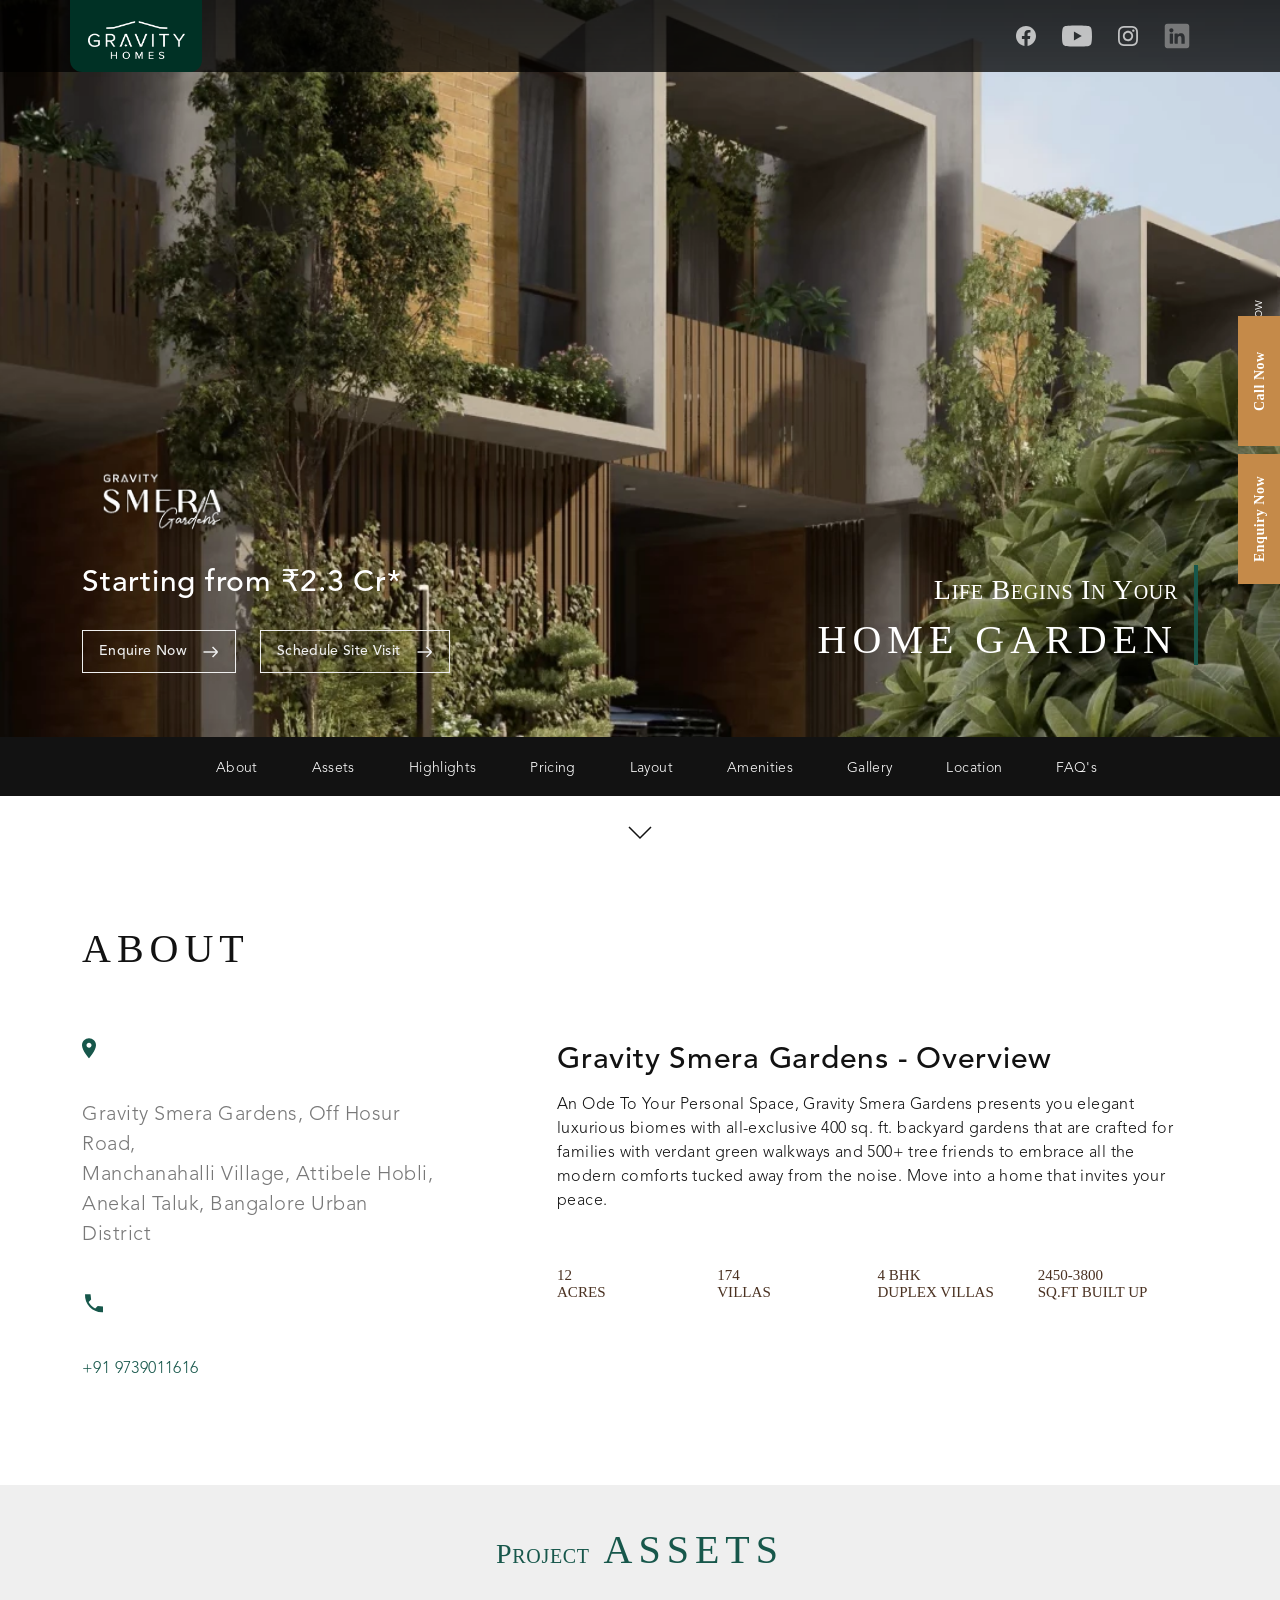
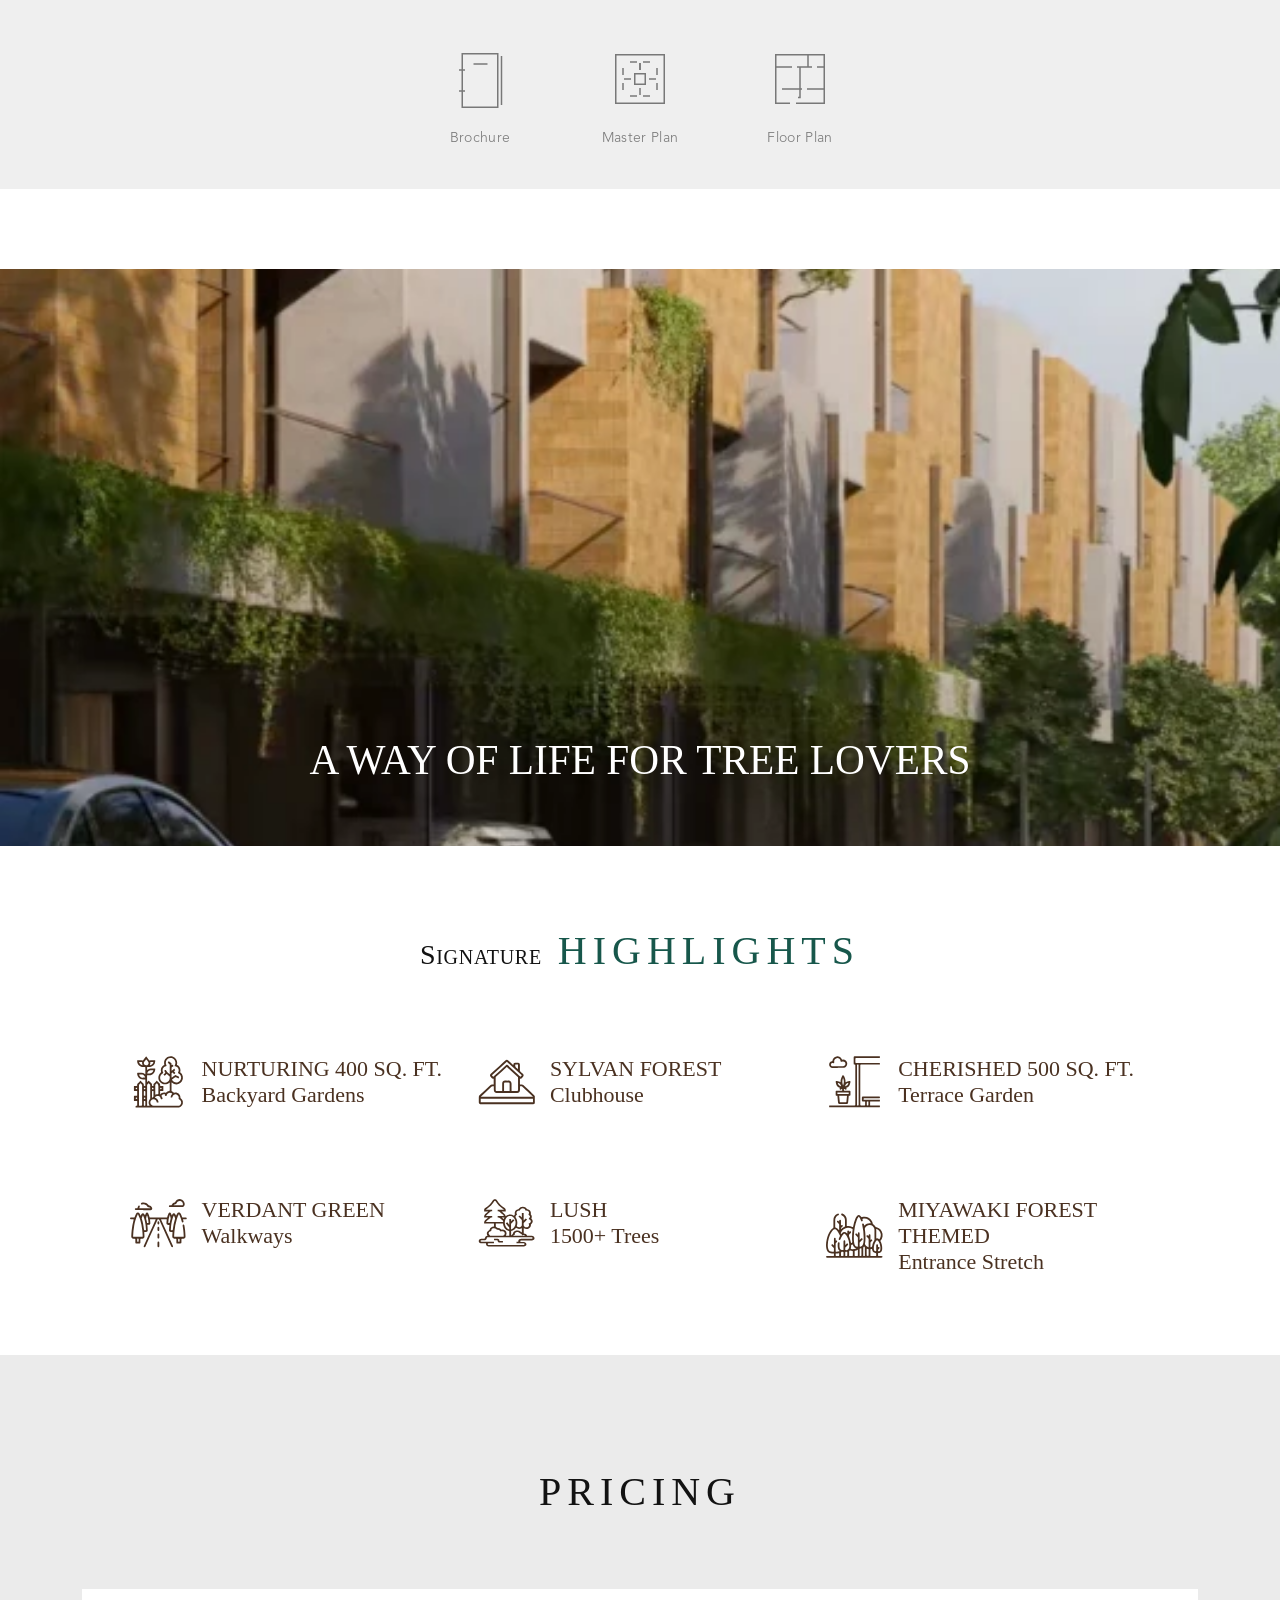
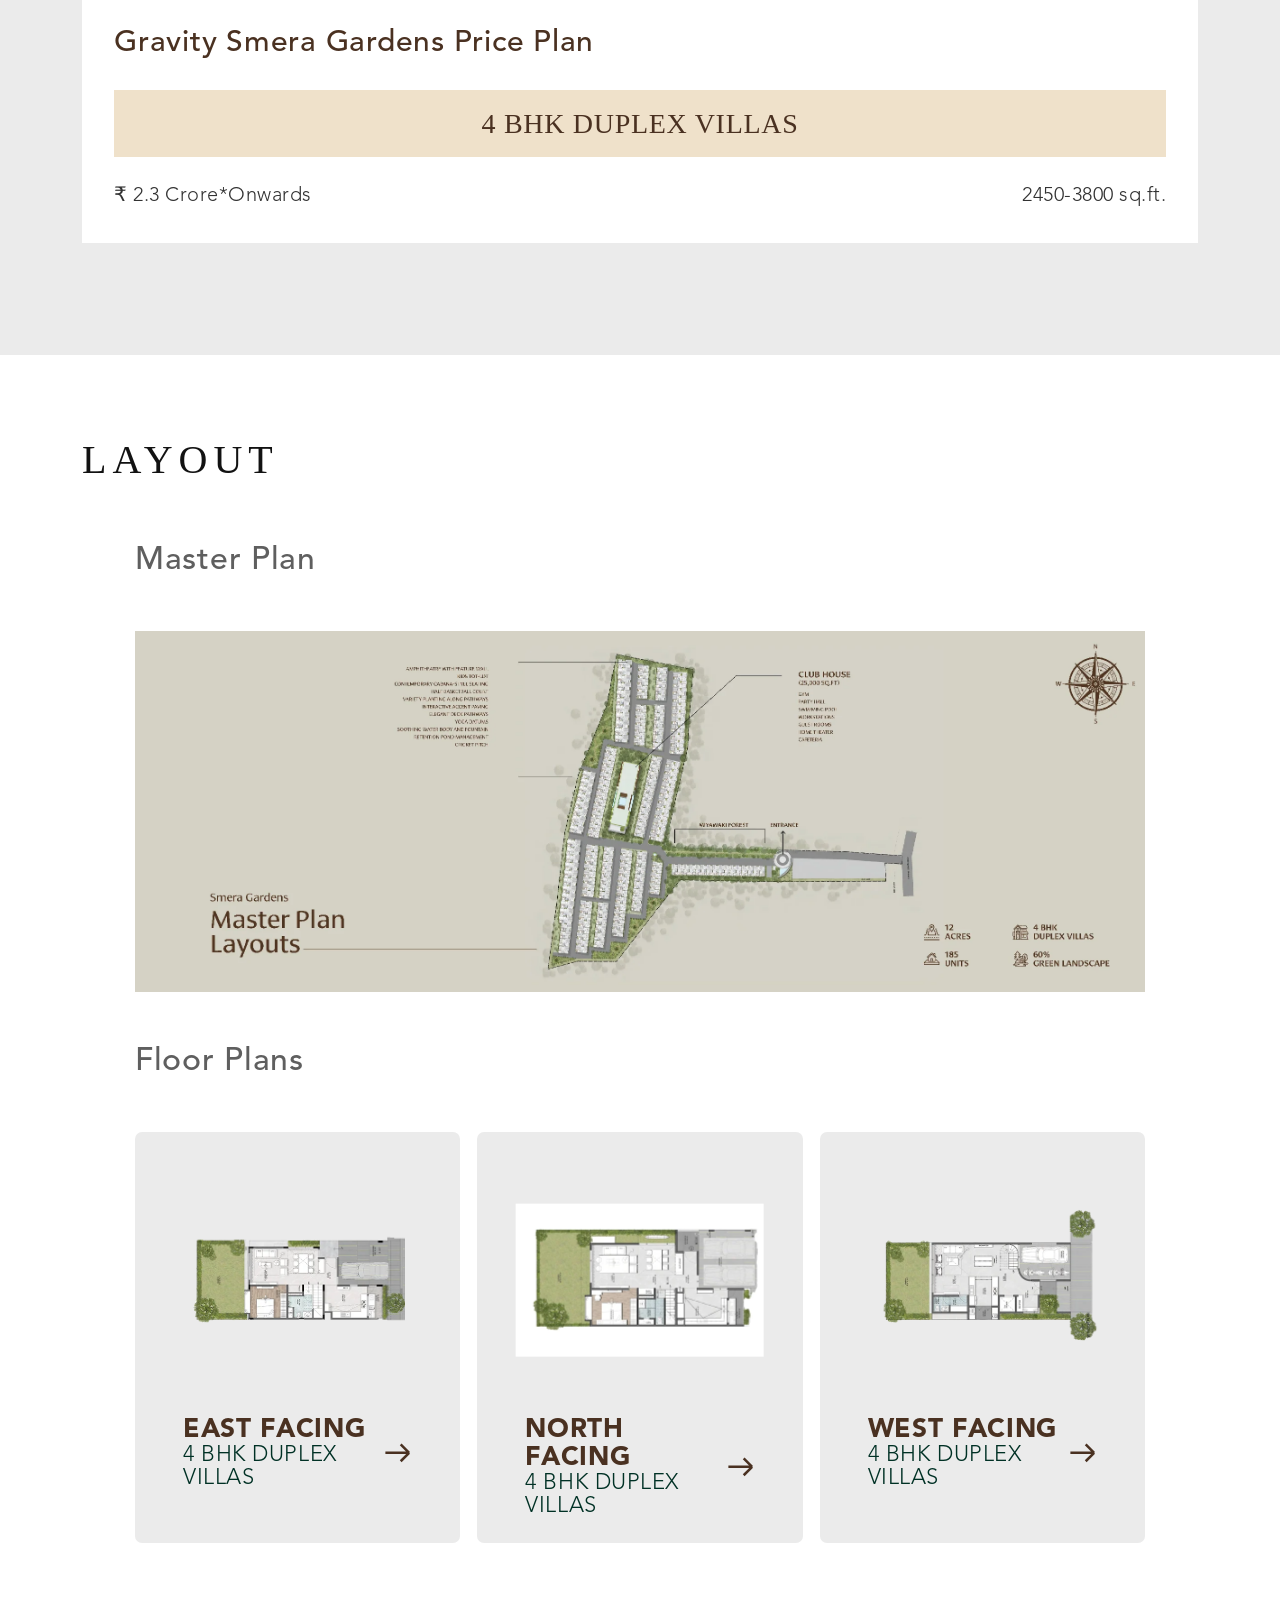
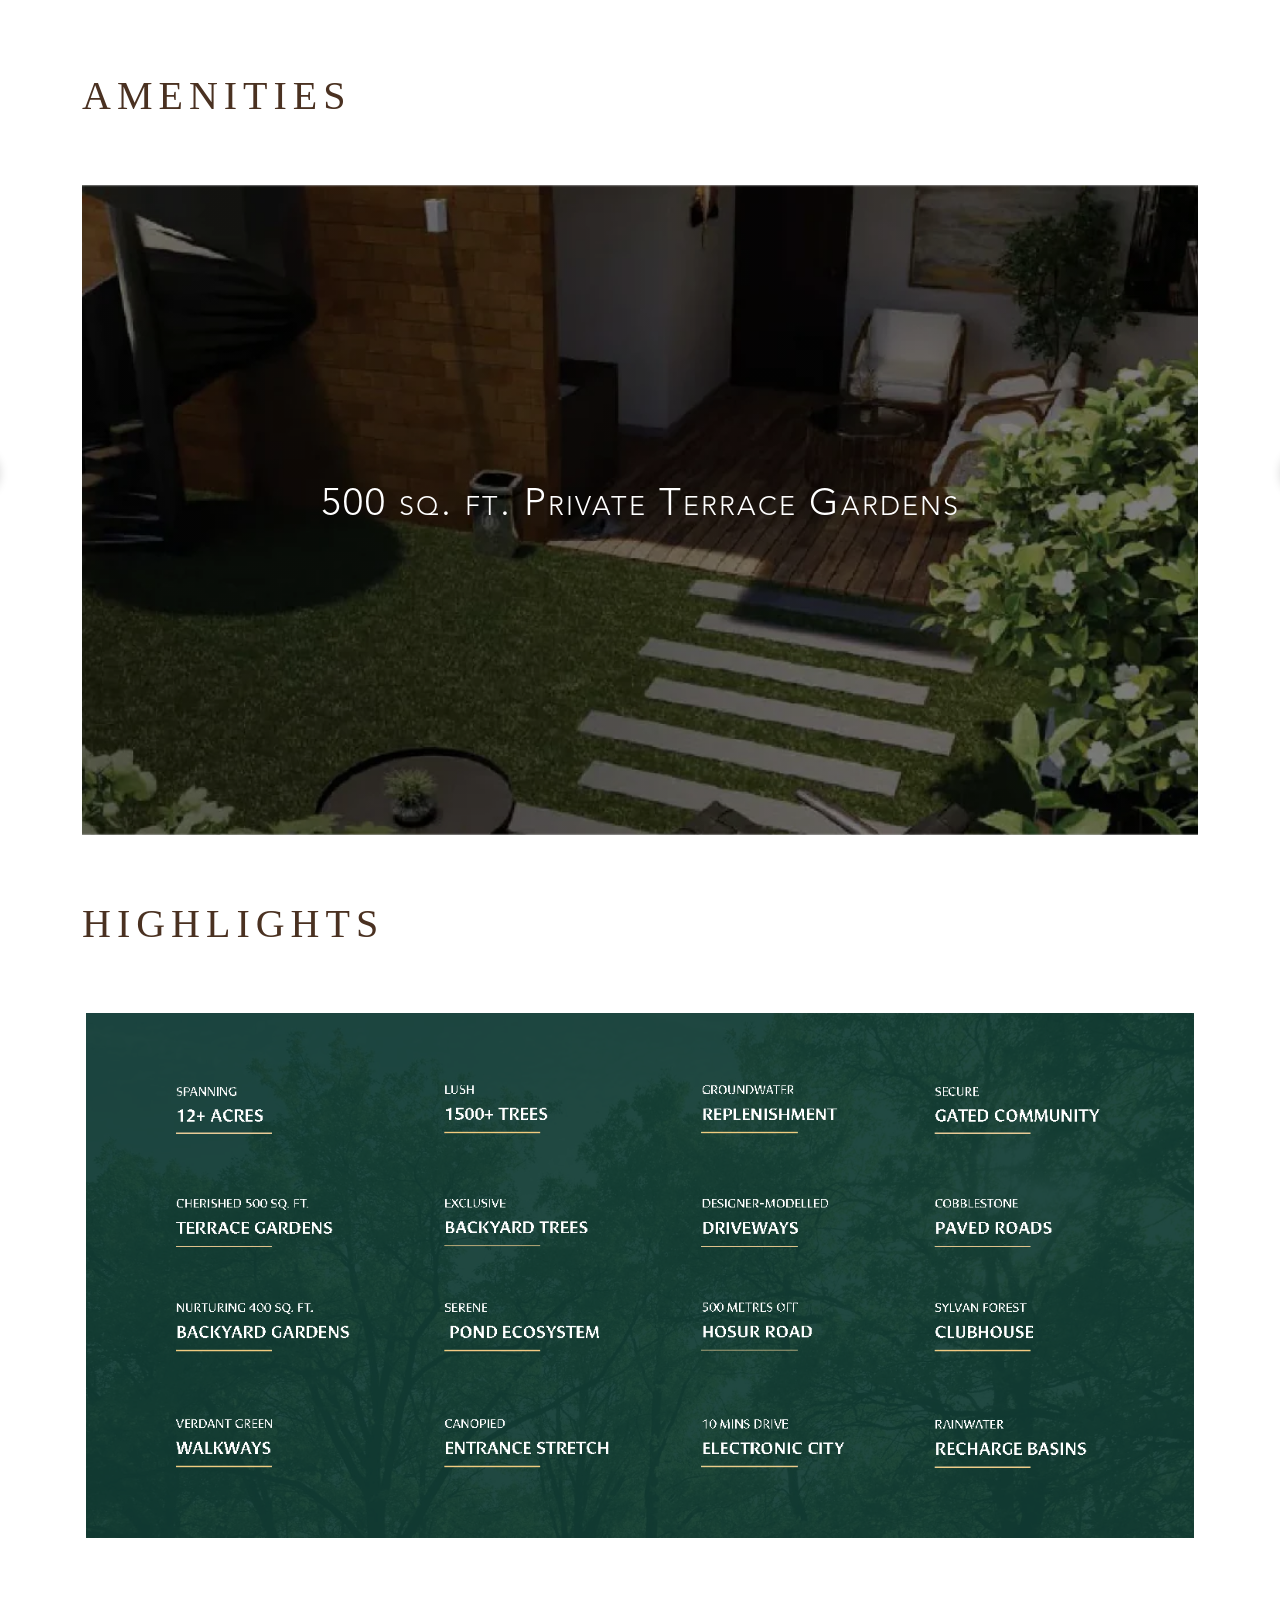
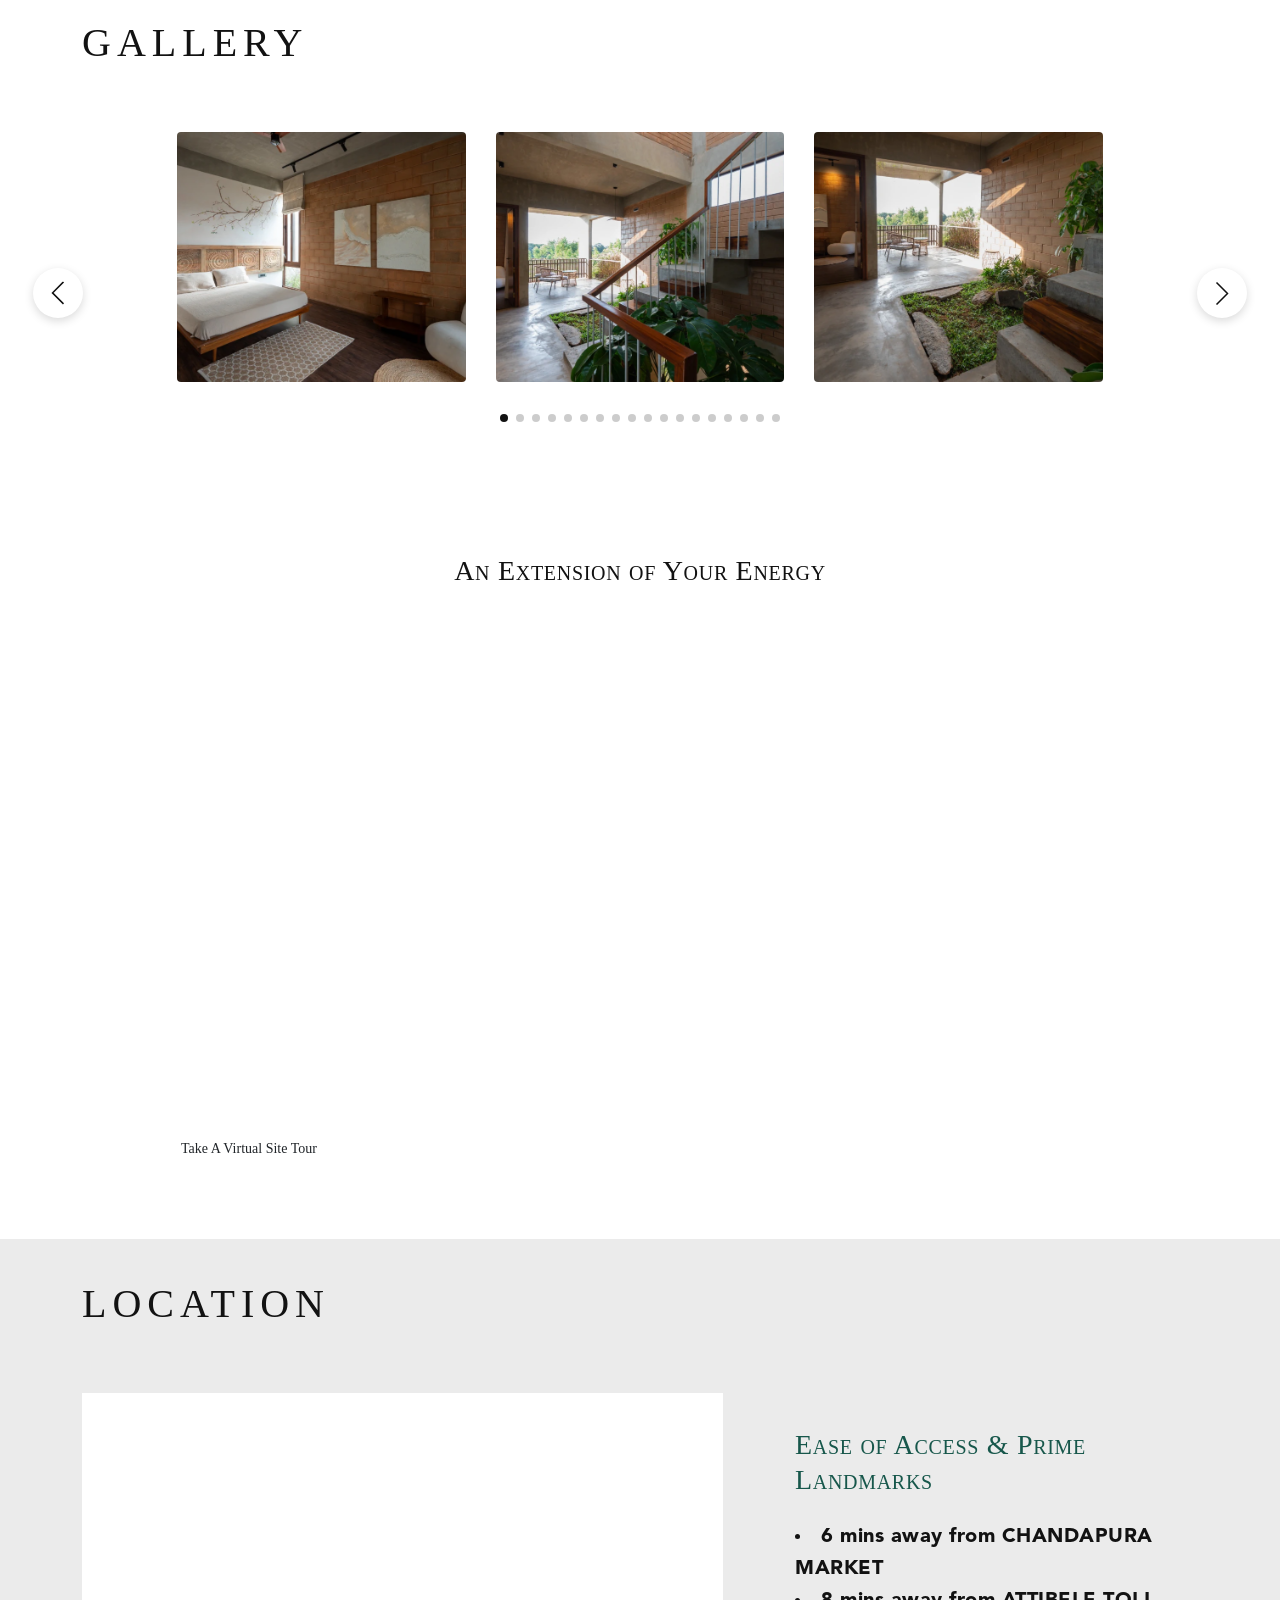
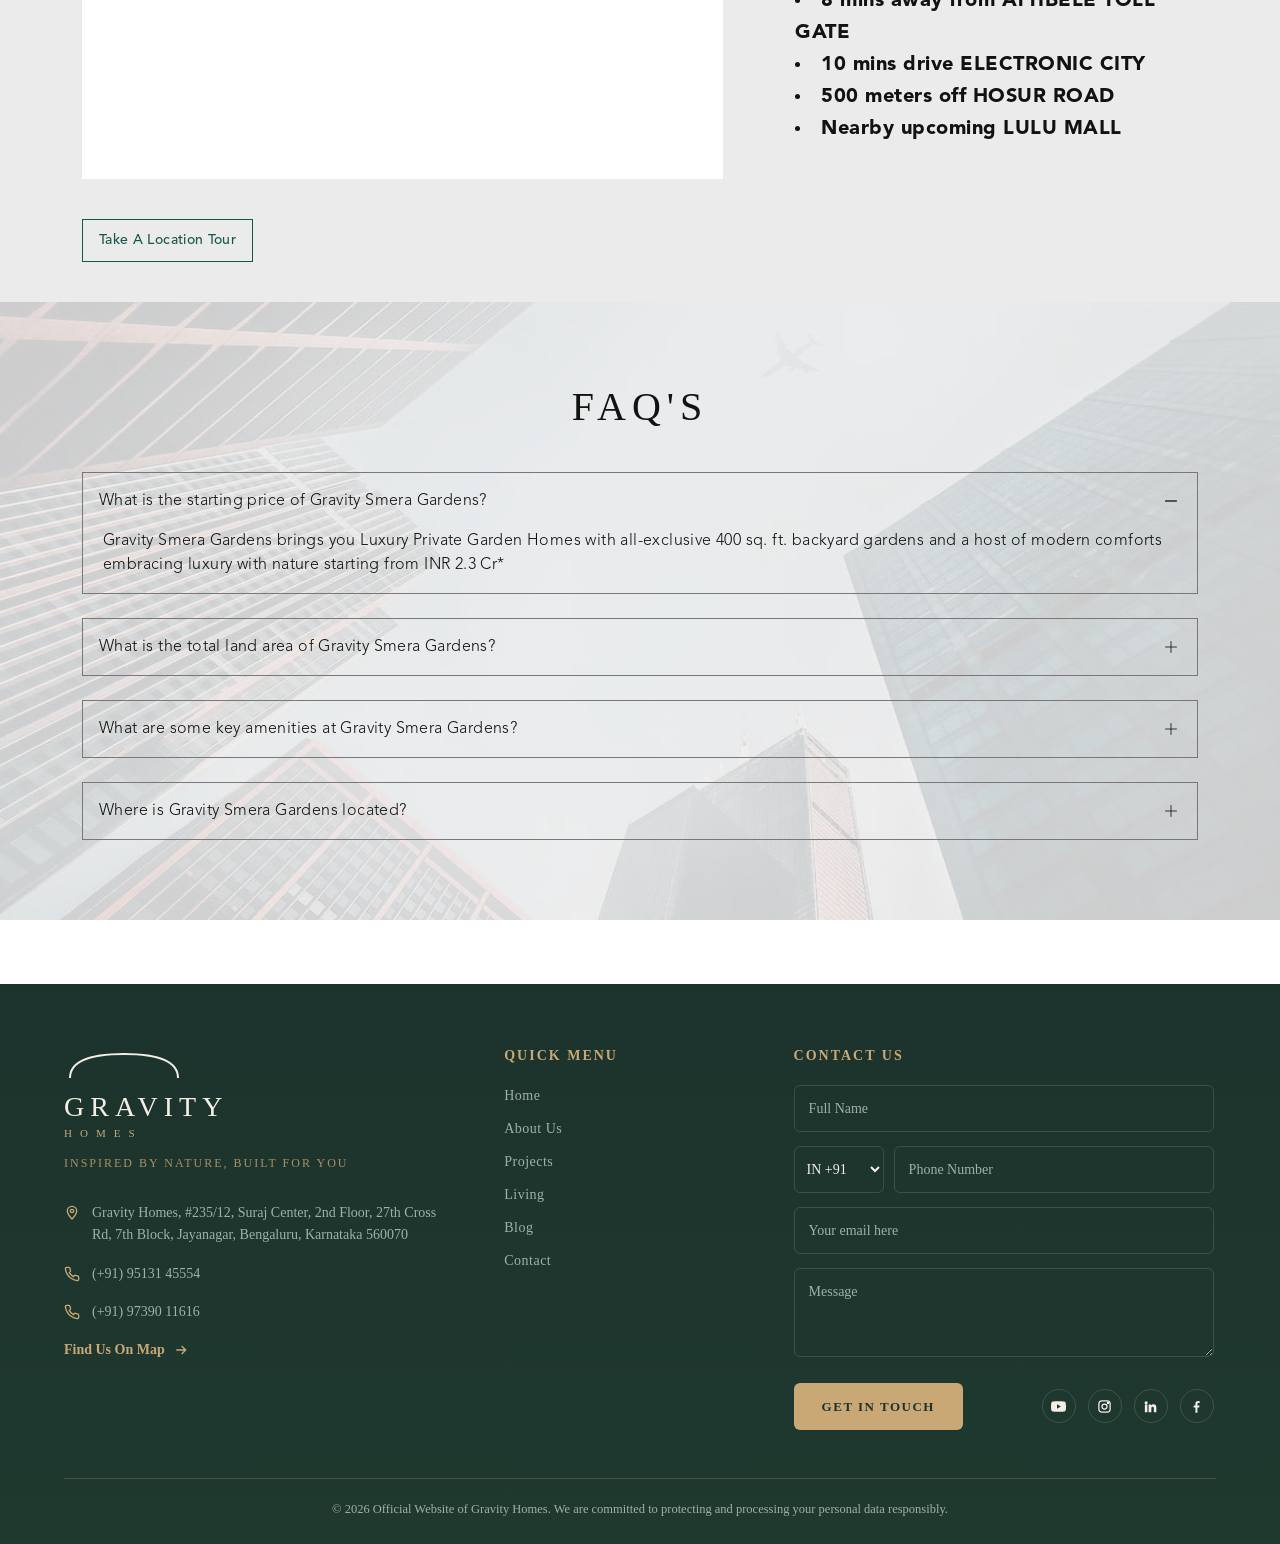
==== index.html @ 80442886 "Initial Commit" ====
<!DOCTYPE html>
<html lang="en">

<head>
    <meta charset="UTF-8" data-next-head="">
    <meta name="viewport" content="width=device-width, initial-scale=1, maximum-scale=3, user-scalable=no"
        data-next-head="">
    <script type="application/ld+json"
        data-next-head="">{"@context":"https://schema.org","@type":"SiteNavigationElement","name":"Gravity Homes Off-Canvas Navigation","url":[{"@type":"WebPage","name":"About Us","url":"https://www.gravityhomes.in/about"},{"@type":"WebPage","name":"Projects","url":"https://www.gravityhomes.in/project"},{"@type":"WebPage","name":"Living","url":"https://www.gravityhomes.in/living"},{"@type":"WebPage","name":"Blog","url":"https://www.gravityhomes.in/blog"},{"@type":"WebPage","name":"Contact","url":"https://www.gravityhomes.in/contact"}]}</script>
    <title data-next-head="">Gravity Smera Gardens - Luxury 4 BHK Duplex Villas in South Bangalore</title>
    <meta name="description"
        content="Experience premium living with Gravity Smera 4 BHK Duplex Villas. Explore meticulously designed spaces that redefine luxury in Bangalore."
        data-next-head="">
    <link rel="canonical" href="https://www.gravityhomes.in/project/gravity-smera-gardens/" data-next-head="">
    <link rel="alternate" type="text/plain" href="/project/gravity-smera-gardens/llms.txt" data-next-head="">
    <meta property="og:image" content="images/7SG_1.webp" data-next-head="">
    <meta property="og:url" content="https://www.gravityhomes.in/project/gravity-smera-gardens/" data-next-head="">
    <meta property="og:title" content="Gravity Smera Gardens - Luxury 4 BHK Duplex Villas in South Bangalore"
        data-next-head="">
    <meta property="og:description"
        content="Experience premium living with Gravity Smera 4 BHK Duplex Villas. Explore meticulously designed spaces that redefine luxury in Bangalore."
        data-next-head="">
    <script type="application/ld+json"
        data-next-head="">{"@context":"https://schema.org","@type":"WebPage","name":"Gravity Smera Gardens","mainEntity":{"@type":"WebPageElement","name":"llms.txt","url":"https://www.gravityhomes.in/project/gravity-smera-gardens/llms.txt"}}</script>
    <script type="application/ld+json"
        data-next-head="">{"@context":"https://schema.org","@type":"Organization","name":"Gravity Smera Gardens - Luxury 4 BHK Duplex Villas in South Bangalore","url":"https://www.gravityhomes.in/project/gravity-smera-gardens","logo":"https://www.gravityhomes.in/images/projects/logos/gravity-smera-gardens-logo-2025.webp","contactPoint":{"@type":"ContactPoint","telephone":"09739011616","contactType":"customer service"},"address":{"@type":"PostalAddress","streetAddress":"30/1, Manchenahalli - Attibele Rd, Anekal, Off Hosur Rd, Bangalore South","addressLocality":"Bengaluru","addressCountry":"IN","addressRegion":"Karnataka","postalCode":"562107"},"sameAs":["https://www.youtube.com/@GravityHomes","https://www.instagram.com/gravityhomesin/","https://www.linkedin.com/company/gravity-homes/","https://www.facebook.com/GravityHomes/","https://maps.app.goo.gl/5dTop8rx17DMSBLGA"]}</script>
    <script type="application/ld+json"
        data-next-head="">{"@context":"https://schema.org","@type":"LocalBusiness","name":"Gravity Smera Gardens - Luxury 4 BHK Duplex Villas in South Bangalore","image":"https://www.gravityhomes.in/images/projects/logos/gravity-smera-gardens-logo-2025.webp","@id":"https://www.gravityhomes.in/project/gravity-smera-gardens","url":"https://www.gravityhomes.in/project/gravity-smera-gardens","telephone":"09739011616","address":{"@type":"PostalAddress","streetAddress":"30/1, Manchenahalli - Attibele Rd, Anekal, Off Hosur Rd, Bangalore South","addressLocality":"Bengaluru","addressCountry":"IN","addressRegion":"Karnataka","postalCode":"562107"},"geo":{"@type":"GeoCoordinates","latitude":12.7720117,"longitude":77.7482743},"openingHoursSpecification":[{"@type":"OpeningHoursSpecification","dayOfWeek":["Monday","Tuesday","Wednesday","Thursday","Friday","Saturday","Sunday"],"opens":"09:30","closes":"18:30"}],"sameAs":["https://www.youtube.com/@GravityHomes","https://www.instagram.com/gravityhomesin/","https://www.linkedin.com/company/gravity-homes/","https://www.facebook.com/GravityHomes/","https://maps.app.goo.gl/5dTop8rx17DMSBLGA"]}</script>
    <meta charset="UTF-8">
    <meta name="viewport" content="width=device-width, initial-scale=1, maximum-scale=3, user-scalable=no">
    <meta http-equiv="Content-Type" content="text/html;">
    <meta http-equiv="X-UA-Compatible" content="IE=edge">
    <link rel="icon" href="images/favicon.ico" type="image/x-icon">
    <link rel="icon" href="images/favicon.png" type="image/png" sizes="32x32">
    <link rel="apple-touch-icon" href="images/apple-touch-icon.png" sizes="180x180">
    <link rel="icon" href="images/android-chrome-192x192.png" sizes="192x192">
    <link rel="mask-icon" href="/safari-pinned-tab.svg" color="#5bbad5">
    <meta name="theme-color" content="#f5f5f5">
    <meta name="msapplication-TileColor" content="#f5f5f5">
    <meta name="copyright" content="Gravity Homes">
    <meta name="author" content="https://www.siliciti.com">
    <meta name="reply-to" content="">
    <meta name="robots" content="index, follow">
    <meta name="distribution" content="global">
    <meta name="country" content="IND">
    <meta name="web_author" content="https://www.siliciti.com">
    <meta property="og:site_name" content="Gravity Homes | Top Builder & Real Estate Developer in Bangalore">
    <meta property="og:image" content="images/gravity-logo.webp">
    <meta property="og:type" content="website">
    <meta property="og:image:url" content="images/gravity-logo.webp">
    <meta name="referrer" content="origin-when-cross-origin">
    <link rel="author" href="https://www.siliciti.com">
    <link rel="web_author" href="https://www.siliciti.com">
    <link rel="manifest" href="/manifest.json">
    <link data-next-font="" rel="preconnect" href="/" crossorigin="anonymous">
    <link rel="preload" href="css/f690c252d75a5598.css" as="style">
    <link rel="stylesheet" href="css/f690c252d75a5598.css" data-n-g="">
    <link rel="preload" href="css/5d43b495f42115aa.css" as="style">
    <link rel="stylesheet" href="css/5d43b495f42115aa.css" data-n-p="">
    <link rel="preload" href="css/9dfb48c6d13458fb.css" as="style">
    <link rel="stylesheet" href="css/9dfb48c6d13458fb.css" data-n-p="">
    <link rel="preload" href="css/5c4826c56b72a529.css" as="style">
    <link rel="stylesheet" href="css/5c4826c56b72a529.css" data-n-p=""><noscript data-n-css=""></noscript>
    <link rel="stylesheet" href="css/footer-style.css">
    <link rel="stylesheet" href="https://cdn.jsdelivr.net/npm/swiper@11/swiper-bundle.min.css">
    <!-- <script defer="" nomodule="" src="js/polyfills-42372ed130431b0a.js"></script>
    <script src="js/webpack-86c6b1652e9be735.js" defer=""></script>
    <script src="js/framework-f75312fc4004b783.js" defer=""></script>
    <script src="js/main-240a28cb8ad02b1e.js" defer=""></script>
    <script src="js/_app-f43d1c976541d499.js" defer=""></script>
    <script src="js/749-c2795f810bf922ba.js" defer=""></script>
    <script src="js/971-d9c5249f0ad05473.js" defer=""></script>
    <script src="js/118-2b9551ba556a5432.js" defer=""></script>
    <script src="js/gravity-smera-gardens-d338947267cccce3.js" defer=""></script>
    <script src="js/_buildManifest.js" defer=""></script>
    <script src="js/_ssgManifest.js" defer=""></script> -->
    <style>
        .masterplan-image-full-width {
            width: 100%;
        }

        .gallery-swiper {
            width: 100%;
            overflow: hidden;
        }

        .gallery-swiper .swiper-wrapper {
            align-items: stretch;
        }

        .gallery-swiper .swiper-slide {
            height: auto;
        }

        .carousel-flex {
            text-align: center;
        }

        .carousel-media {
            width: 100%;
            height: 250px;
            overflow: hidden;
            border-radius: 4px;
            position: relative;
        }

        .carousel-media img {
            width: 100% !important;
            height: 100% !important;
            object-fit: cover;
            position: static !important;
            inset: auto !important;
            display: block;
        }

        .carousel-cation-title {
            margin-top: 15px;
            font-size: 20px;
            color: #222;
        }

        .navigation-custom-arrow {
            display: flex;
            justify-content: space-between;
            position: absolute;
            width: calc(100% + 120px);
            left: -60px;
            top: 40%;
            transform: translateY(-50%);
            z-index: 20;
            pointer-events: none;
        }

        .navigation-custom-arrow button {
            width: 50px;
            height: 50px;
            border: none;
            background: white;
            border-radius: 50%;
            cursor: pointer;
            box-shadow: 0 3px 10px rgba(0, 0, 0, 0.15);
            pointer-events: auto;
        }

        .swiper-pagination {
            margin-top: 25px;
            position: relative !important;
        }

        .popup-overlay {
            position: fixed;
            inset: 0;
            background: rgba(0, 0, 0, 0.6);
            display: flex;
            justify-content: center;
            align-items: center;
            z-index: 99999;

            opacity: 0;
            visibility: hidden;
            transition: 0.35s;
        }

        .popup-overlay.active {
            opacity: 1;
            visibility: visible;
        }

        .popup-box {
            width: 90%;
            max-width: 520px;

            background: #fff;

            padding: 45px;

            position: relative;

            transform: translateY(30px);

            transition: 0.35s;
        }

        .popup-overlay.active .popup-box {
            transform: translateY(0);
        }

        .popup-close {
            position: absolute;

            right: 20px;

            top: 15px;

            background: none;

            border: none;

            font-size: 40px;

            cursor: pointer;

            line-height: 1;
        }

        .popup-box h2 {
            text-align: center;

            font-size: 38px;

            letter-spacing: 2px;

            color: #205f55;

            margin-bottom: 40px;

            text-transform: uppercase;
        }

        .popup-box input,
        .popup-box textarea {
            width: 100%;

            border: none;

            border-bottom: 1px solid #bdbdbd;

            padding: 15px 0;

            margin-bottom: 20px;

            outline: none;

            font-size: 16px;

            resize: none;
        }

        .submit-btn {
            display: block;

            margin: 30px auto 0;

            width: 180px;

            height: 55px;

            border: 1px solid #205f55;

            background: #fff;

            color: #205f55;

            font-size: 22px;

            cursor: pointer;

            transition: 0.3s;
        }

        .submit-btn:hover {
            background: #205f55;

            color: #fff;
        }

        .floating-cta {
            position: fixed;

            right: 0;

            top: 50%;

            transform: translateY(-50%);

            display: flex;

            flex-direction: column;

            gap: 8px;

            z-index: 999;
        }

        .floating-cta a,
        .floating-cta button {
            width: 42px;

            height: 130px;

            writing-mode: vertical-rl;

            transform: rotate(180deg);

            background: #c58a49;

            color: #fff;

            border: none;

            cursor: pointer;

            font-weight: 600;

            letter-spacing: 0.5px;

            transition: 0.3s;
            display: flex;
            justify-content: center;
            align-items: center;
        }

        .floating-cta a:hover,
        .floating-cta button:hover {
            background: #0f5c4b;
            color: white;
        }

        @media (max-width: 991px) {
            .floating-cta {
                left: 0;

                right: 0;

                bottom: 0;

                top: auto;

                transform: none;

                flex-direction: row;

                gap: 0;

                width: 100%;
            }

            .floating-cta a,
            .floating-cta button {
                width: 50%;

                height: 56px;

                writing-mode: horizontal-tb;

                transform: none;

                font-size: 16px;
            }

            .call-btn {
                background: #004d40;
            }

            .enquiry-btn {
                background: #c58a49;
            }
        }

        /* Mobile Menu */

        .mobile-navbar {
            position: fixed;
            top: 0;
            left: -100%;
            right: auto;
            width: 280px;
            height: 100vh;
            background: #111;
            padding-top: 120px;
            transition: left .45s ease;
            z-index: 99998;
        }

        .mobile-navbar.active {
            left: 0;
        }

        .mobile-navbar ul {
            list-style: none;

            padding: 0;

            margin: 0;
        }

        .mobile-navbar li {
            border-bottom: 1px solid rgba(255, 255, 255, 0.08);
        }

        .mobile-navbar a {
            display: block;

            padding: 18px 30px;

            color: #fff;

            text-decoration: none;

            font-size: 16px;

            transition: 0.3s;
        }

        .mobile-navbar a:hover {
            background: #c58a49;
        }

        .mobile-menu-overlay {
            position: fixed;

            left: 0;

            top: 0;

            width: 100%;

            height: 100%;

            background: rgba(0, 0, 0, 0.55);

            opacity: 0;

            visibility: hidden;

            transition: 0.4s;

            z-index: 99997;
        }

        .mobile-menu-overlay.active {
            opacity: 1;

            visibility: visible;
        }

        /* Hamburger */

        #mobileMenuBtn {
            display: none;
            position: fixed;
            top: 22px;
            right: 20px;
            width: 42px;
            height: 42px;
            cursor: pointer;

            z-index: 100000;

            justify-content: center;
            align-items: center;
        }

        #mobileMenuBtn span {
            position: absolute;

            width: 24px;

            height: 2px;

            background: #fff;

            left: 8px;

            transition: 0.35s;
        }

        #mobileMenuBtn span:nth-child(1) {
            top: 10px;
        }

        #mobileMenuBtn span:nth-child(2) {
            top: 18px;
        }

        #mobileMenuBtn span:nth-child(3) {
            top: 26px;
        }

        #mobileMenuBtn.active span:nth-child(1) {
            transform: rotate(45deg);

            top: 18px;
        }

        #mobileMenuBtn.active span:nth-child(2) {
            opacity: 0;
        }

        #mobileMenuBtn.active span:nth-child(3) {
            transform: rotate(-45deg);

            top: 18px;
        }

        @media (min-width: 992px) {

            .mobile-navbar,
            .mobile-menu-overlay {
                display: none;
            }
        }

        @media (max-width: 991px) {
            #mobileMenuBtn {
                display: block;
            }
        }

        .projects_gravityBgProj__2dMtC {
            height: 650px;
            display: flex;
            align-items: center;
            justify-content: center;
            background-repeat: no-repeat;
            background-size: cover;
            background-position: center;
        }

        .projects_gravityBgProj__2dMtC h2 {
            color: #fff;
            text-align: center;
            font-size: 38px;
            font-weight: 400;
            letter-spacing: 2px;
        }

        @media (max-width:768px) {

            .projects_gravityBgProj__2dMtC {
                height: 400px;
            }

            .projects_gravityBgProj__2dMtC h2 {
                font-size: 24px;
            }

        }
    </style>
</head>

<body>
    <div id="__next">

        <nav class="bg-body-tertiary py-custom-0 navbar navbar-expand-lg navbar-light fixed-top">
            <div class="position-relative container">
                <a href="/" title="Gravity Homes" class="position-absolute navbar-brand"><img
                        alt="Gravity Homes - Top builder and real estate developer in bangalore"
                        title="Gravity Homes - Top builder and real estate developer bangalore" loading="lazy"
                        width="97" height="42" decoding="async" data-nimg="1" class="img-fluid white_logo"
                        style="color: transparent" src="images/gravity_homes_whites.webp" /><img
                        alt="Gravity Homes - Best builder and real estate developer in bangalore"
                        title="Gravity Homes - Best builder and real estate developer in bangalore" loading="lazy"
                        width="105" height="45" decoding="async" data-nimg="1" class="img-fluid dark_logo"
                        style="color: transparent" src="images/gravity_homes.webp" /></a>
                <nav id="responsive-navbar-nav-" class="ms-auto navbar navbar-expand navbar-light">
                    <div class="ms-auto navbar-nav">
                        <a href="https://www.facebook.com/GravityHomes/" target="_blank" title="Gravity Homes Facebook"
                            data-rr-ui-event-key="https://www.facebook.com/GravityHomes/"
                            class="d-md-flex d-none align-items-center nav-link"><svg width="40" height="40"
                                viewBox="0 0 40 40" fill="none" xmlns="http://www.w3.org/2000/svg">
                                <path
                                    d="M30 20C30 14.4775 25.5225 10 20 10C14.4775 10 10 14.4775 10 20C10 24.9917 13.6567 29.1283 18.4375 29.8783V22.8908H15.8983V19.9992H18.4375V17.7975C18.4375 15.2917 19.9308 13.9067 22.215 13.9067C23.3083 13.9067 24.4533 14.1025 24.4533 14.1025V16.5633H23.1917C21.9492 16.5633 21.5617 17.3342 21.5617 18.125V20H24.335L23.8917 22.8917H21.5617V29.8792C26.3433 29.1283 30 24.9908 30 20Z"
                                    fill="#fff"></path>
                            </svg></a><a href="https://www.youtube.com/@GravityHomes" target="_blank"
                            title="Gravity Homes Youtube" data-rr-ui-event-key="https://www.youtube.com/@GravityHomes"
                            class="d-md-flex d-none align-items-center nav-link"><svg width="30" height="30"
                                viewBox="0 0 30 30" fill="none" xmlns="http://www.w3.org/2000/svg">
                                <g clip-path="url(#clip0_1049_7014)">
                                    <path
                                        d="M29.3725 7.7324C29.203 7.094 28.8688 6.51132 28.4033 6.04273C27.9377 5.57414 27.3573 5.23608 26.72 5.0624C24.3812 4.43115 15 4.43115 15 4.43115C15 4.43115 5.61875 4.43115 3.27875 5.0624C2.64176 5.23638 2.06162 5.57457 1.59635 6.04313C1.13108 6.51169 0.796989 7.0942 0.6275 7.7324C0 10.0874 0 14.9999 0 14.9999C0 14.9999 0 19.9124 0.6275 22.2674C0.796982 22.9058 1.13122 23.4885 1.59674 23.9571C2.06226 24.4257 2.64272 24.7637 3.28 24.9374C5.61875 25.5687 15 25.5687 15 25.5687C15 25.5687 24.3813 25.5687 26.7213 24.9374C27.3586 24.7638 27.9391 24.4258 28.4046 23.9572C28.8702 23.4886 29.2044 22.9059 29.3738 22.2674C30 19.9124 30 14.9999 30 14.9999C30 14.9999 30 10.0874 29.3725 7.7324ZM11.9312 19.4599V10.5399L19.7725 14.9999L11.9312 19.4599Z"
                                        fill="#fff"></path>
                                </g>
                                <defs>
                                    <clipPath id="clip0_1049_7014">
                                        <rect width="30" height="30" fill="white"></rect>
                                    </clipPath>
                                </defs>
                            </svg></a><a href="https://www.instagram.com/gravityhomesin/" target="_blank"
                            title="Gravity Homes Instagram"
                            data-rr-ui-event-key="https://www.instagram.com/gravityhomesin/"
                            class="d-md-flex d-none align-items-center nav-link"><svg width="40" height="40"
                                viewBox="0 0 40 40" fill="none" xmlns="http://www.w3.org/2000/svg">
                                <path
                                    d="M20 10C17.2833 10 16.9442 10.0125 15.8775 10.06C14.8125 10.11 14.0875 10.2775 13.45 10.525C12.7925 10.78 12.2342 11.1225 11.6783 11.6783C11.1225 12.2342 10.7792 12.7917 10.525 13.45C10.2775 14.0875 10.1092 14.8125 10.06 15.8775C10.01 16.9442 10 17.2833 10 20C10 22.7167 10.0125 23.0558 10.06 24.1225C10.11 25.1867 10.2775 25.9125 10.525 26.55C10.7761 27.2174 11.1697 27.822 11.6783 28.3217C12.1777 28.8307 12.7824 29.2243 13.45 29.475C14.0883 29.7217 14.8133 29.8908 15.8775 29.94C16.9442 29.99 17.2833 30 20 30C22.7167 30 23.0558 29.9875 24.1225 29.94C25.1867 29.89 25.9125 29.7217 26.55 29.475C27.2172 29.2236 27.8218 28.8301 28.3217 28.3217C28.8309 27.8224 29.2245 27.2177 29.475 26.55C29.7217 25.9125 29.8908 25.1867 29.94 24.1225C29.99 23.0558 30 22.7167 30 20C30 17.2833 29.9875 16.9442 29.94 15.8775C29.89 14.8133 29.7217 14.0867 29.475 13.45C29.2238 12.7827 28.8302 12.1781 28.3217 11.6783C27.8226 11.1689 27.2178 10.7752 26.55 10.525C25.9125 10.2775 25.1867 10.1092 24.1225 10.06C23.0558 10.01 22.7167 10 20 10ZM20 11.8C22.6692 11.8 22.9875 11.8133 24.0417 11.8592C25.0167 11.905 25.5458 12.0667 25.8975 12.205C26.3658 12.3858 26.6975 12.6025 27.0492 12.9517C27.3983 13.3017 27.615 13.6342 27.7958 14.1025C27.9325 14.4542 28.0958 14.9833 28.14 15.9583C28.1875 17.0133 28.1983 17.33 28.1983 20C28.1983 22.67 28.1858 22.9875 28.1367 24.0417C28.0858 25.0167 27.9233 25.5458 27.7858 25.8975C27.6232 26.3315 27.3675 26.7246 27.0367 27.0492C26.7134 27.3802 26.3206 27.6353 25.8867 27.7958C25.5367 27.9325 24.9992 28.0958 24.0242 28.14C22.9625 28.1875 22.65 28.1983 19.975 28.1983C17.2992 28.1983 16.9867 28.1858 15.9258 28.1367C14.95 28.0858 14.4125 27.9233 14.0625 27.7858C13.6283 27.6252 13.2356 27.3692 12.9133 27.0367C12.5788 26.7156 12.3223 26.3222 12.1633 25.8867C12.0258 25.5367 11.8642 24.9992 11.8133 24.0242C11.7758 22.9742 11.7625 22.65 11.7625 19.9875C11.7625 17.3242 11.7758 16.9992 11.8133 15.9367C11.8642 14.9617 12.0258 14.425 12.1633 14.075C12.3383 13.6 12.5625 13.275 12.9133 12.9242C13.2625 12.575 13.5883 12.35 14.0625 12.1758C14.4125 12.0375 14.9383 11.875 15.9133 11.825C16.9758 11.7875 17.2883 11.775 19.9625 11.775L20 11.8ZM20 14.865C19.3257 14.865 18.6579 14.9978 18.0349 15.2559C17.4119 15.5139 16.8458 15.8922 16.369 16.369C15.8922 16.8458 15.5139 17.4119 15.2559 18.0349C14.9978 18.6579 14.865 19.3257 14.865 20C14.865 20.6743 14.9978 21.3421 15.2559 21.9651C15.5139 22.5881 15.8922 23.1542 16.369 23.631C16.8458 24.1078 17.4119 24.4861 18.0349 24.7441C18.6579 25.0022 19.3257 25.135 20 25.135C21.3619 25.135 22.668 24.594 23.631 23.631C24.594 22.668 25.135 21.3619 25.135 20C25.135 18.6381 24.594 17.332 23.631 16.369C22.668 15.406 21.3619 14.865 20 14.865ZM20 23.3333C18.1583 23.3333 16.6667 21.8417 16.6667 20C16.6667 18.1583 18.1583 16.6667 20 16.6667C21.8417 16.6667 23.3333 18.1583 23.3333 20C23.3333 21.8417 21.8417 23.3333 20 23.3333ZM26.5383 14.6625C26.5268 14.973 26.3953 15.267 26.1715 15.4826C25.9477 15.6982 25.6491 15.8186 25.3383 15.8186C25.0276 15.8186 24.729 15.6982 24.5052 15.4826C24.2814 15.267 24.1499 14.973 24.1383 14.6625C24.1383 14.3442 24.2648 14.039 24.4898 13.814C24.7148 13.5889 25.0201 13.4625 25.3383 13.4625C25.6566 13.4625 25.9618 13.5889 26.1869 13.814C26.4119 14.039 26.5383 14.3442 26.5383 14.6625Z"
                                    fill="#fff"></path>
                            </svg></a><a href="https://www.linkedin.com/company/gravity-homes/" target="_blank"
                            title="Gravity Homes Linkedin"
                            data-rr-ui-event-key="https://www.linkedin.com/company/gravity-homes/"
                            class="d-md-flex d-none align-items-center nav-link"><svg xmlns="http://www.w3.org/2000/svg"
                                width="26" height="26" viewBox="0 0 26 26" fill="none">
                                <g clip-path="url(#clip0_4754_719)">
                                    <path
                                        d="M0.5 22.6211C0.5 16.2133 0.5 9.80624 0.5 3.3985C0.519531 3.31964 0.538411 3.24077 0.557943 3.16256C0.963542 1.5383 2.28906 0.501304 3.9668 0.501304C10.0137 0.5 16.0599 0.501955 22.1061 0.5C22.9115 0.5 23.623 0.756153 24.2487 1.25477C24.9414 1.80684 25.3288 2.54075 25.5 3.3985V22.6211C25.3815 23.1809 25.1829 23.705 24.832 24.1651C24.2695 24.9017 23.5176 25.3201 22.6191 25.4993H3.38086C2.82031 25.3814 2.29557 25.1819 1.83594 24.8313C1.09896 24.2694 0.678385 23.5186 0.5 22.6204V22.6211ZM10.5286 15.5811C10.5286 17.0932 10.5286 18.6047 10.5286 20.1169C10.5286 20.6266 10.6953 20.7954 11.1973 20.7967C11.832 20.798 12.4661 20.798 13.1009 20.7967C13.6204 20.7954 13.7682 20.6481 13.7689 20.1312C13.7695 18.5708 13.7643 17.0098 13.7715 15.4494C13.7741 14.8556 13.9036 14.286 14.2272 13.7782C14.6003 13.1936 15.1536 12.955 15.832 13.0117C16.5391 13.071 17.0013 13.4536 17.224 14.1256C17.3529 14.5148 17.4076 14.9163 17.4076 15.3249C17.4089 16.9342 17.4076 18.5435 17.4076 20.1534C17.4076 20.6324 17.5384 20.7687 18.0104 20.7706C18.7103 20.7739 19.4095 20.7732 20.1094 20.7706C20.5853 20.7687 20.7389 20.6181 20.7402 20.1436C20.7474 18.2254 20.7467 16.3072 20.6908 14.3896C20.668 13.6159 20.5286 12.8547 20.2077 12.1396C19.7962 11.2219 19.11 10.6216 18.1296 10.3739C17.3763 10.1836 16.6159 10.1914 15.8561 10.329C15.0872 10.4678 14.4603 10.8432 13.9844 11.467C13.944 11.5198 13.9141 11.6221 13.8255 11.5843C13.7487 11.5511 13.7767 11.4553 13.7747 11.3849C13.7702 11.2304 13.7747 11.0759 13.7715 10.9214C13.763 10.5428 13.6139 10.3928 13.2318 10.3909C12.5566 10.3883 11.8815 10.3896 11.2064 10.3902C10.6751 10.3902 10.5286 10.5369 10.5286 11.0707C10.528 12.5744 10.5286 14.0781 10.5286 15.5817V15.5811ZM8.98503 15.5993C8.98503 14.0787 8.98568 12.5587 8.98503 11.0381C8.98503 10.5356 8.83463 10.3896 8.32552 10.3883C7.69075 10.387 7.05599 10.387 6.42122 10.3883C5.91862 10.3896 5.74349 10.561 5.74349 11.059C5.74284 14.0755 5.74284 17.0919 5.74349 20.1084C5.74349 20.6103 5.93099 20.7947 6.44206 20.7967C7.06836 20.7987 7.69531 20.7993 8.32161 20.7967C8.80599 20.7947 8.98438 20.6168 8.98503 20.1364C8.98633 18.6243 8.98503 17.1121 8.98503 15.5993ZM5.28255 7.32814C5.2806 8.49549 6.20508 9.43015 7.36263 9.43146C8.52344 9.43276 9.46354 8.50266 9.46875 7.34899C9.47396 6.17903 8.5345 5.22742 7.37109 5.22547C6.22526 5.22351 5.2845 6.17056 5.28255 7.32879V7.32814Z"
                                        fill="#979797"></path>
                                </g>
                                <defs>
                                    <clipPath id="clip0_4754_719">
                                        <rect width="25" height="25" fill="white" transform="translate(0.5 0.5)"></rect>
                                    </clipPath>
                                </defs>
                            </svg></a>
                        <!-- <a href="#" title="Garvity Menu" role="button" data-rr-ui-event-key="2"
                            class="d-flex align-items-center navOffCanvas nav-link" tabindex="0">
                            <svg width="48" height="48" viewBox="0 0 48 48" fill="none"
                                xmlns="http://www.w3.org/2000/svg">
                                <path d="M8 42L8 28" stroke="white" stroke-width="1.5"></path>
                                <path d="M24 42L24 14" stroke="white" stroke-width="1.5"></path>
                                <path d="M40 42L40 4" stroke="white" stroke-width="1.5"></path>
                            </svg>
                        </a> -->
                        <a href="javascript:void(0)" class="navOffCanvas nav-link" id="mobileMenuBtn">
                            <span></span>
                            <span></span>
                            <span></span>
                        </a>
                    </div>
                </nav>
            </div>
        </nav>
        <div class="mobile-menu-overlay"></div>

        <div class="mobile-navbar">
            <ul>
                <li><a href="#aboutSection">About</a></li>
                <li><a href="#assetsSection">Assets</a></li>
                <li><a href="#highlightsSection">Highlights</a></li>
                <li><a href="#pricingSection">Pricing</a></li>
                <li><a href="#layoutSection">Layout</a></li>
                <li><a href="#amenitiesSection">Amenities</a></li>
                <li><a href="#gallerySection">Gallery</a></li>
                <li><a href="#locationSection">Location</a></li>
                <li><a href="#faqsSection">FAQ's</a></li>
            </ul>
        </div>
        <div class="body-inner">
            <div class="Call-btn-home-fixed"><a target="_blank" title="Call Gravity Homes (+91)95131 45554"
                    class="call-now-btn" href="tel:+919513145554">Call Now</a></div>
            <div class="Enquire-btn-home-fixed"></div>
            <div class="gravityBgProject-html projects_gravityBgProject__iqZkI projects_GravitySmeraGardensBg__UD51x"
                style="background-image:url(images/Project_smera_banner.webp)">
                <div class="z-index-1 position-relative projects_projectsContainer__FVnx5 container">
                    <div class="justify-content-between align-items-md-end projects_projectsRow__QdrYZ row">
                        <div class="order-last order-md-first col-md-6 col-sm-12">
                            <div class="projects_projectLogoFlex__YB4oy">
                                <div class="projects_projectLogoMda__bEaPm"><img alt="Smera Gardens" loading="lazy"
                                        width="124" height="58" decoding="async" data-nimg="1" class="img-fluid"
                                        style="color:transparent" src="images/Smera_logo.webp"></div>
                                <p class="mb-0">Starting from ₹2.3 Cr*</p>
                                <div class="explore-all-btn white-btn"><button class="link-explore enquiry-btn"
                                        type="button">Enquire Now<span class="ms-3"><svg width="16" height="16"
                                                viewBox="0 0 16 16" fill="none" xmlns="http://www.w3.org/2000/svg">
                                                <path d="M0.5 8H14.5M14.5 8L9.53226 3M14.5 8L9.53226 13"
                                                    stroke="#EFEFEF" stroke-width="1.5"></path>
                                            </svg></span></button><button class="link-explore ms-4 enquiry-btn"
                                        type="button">Schedule Site Visit<span class="ms-3"><svg width="16" height="16"
                                                viewBox="0 0 16 16" fill="none" xmlns="http://www.w3.org/2000/svg">
                                                <path d="M0.5 8H14.5M14.5 8L9.53226 3M14.5 8L9.53226 13"
                                                    stroke="#EFEFEF" stroke-width="1.5"></path>
                                            </svg></span></button></div>
                            </div>
                        </div>
                        <div
                            class="order-first order-md-last align-items-center d-md-flex d-none align-items-md-center justify-content-md-end col-md-6 col-sm-12">
                            <h2 class="text-white"><span>Life Begins in Your</span> Home Garden</h2>
                        </div>
                    </div>
                    <div class="spacer-4"></div>
                </div>
            </div>
            <div class="d-md-block d-none projects_projectHeader__cIvot">
                <div class="container">
                    <ul class=" projects_projectHeaderScroll__exmrM">
                        <li class=" undefined"><a>About</a></li>
                        <li class=" undefined"><a>Assets</a></li>
                        <li class=" undefined"><a>Highlights</a></li>
                        <li class=" undefined"><a>Pricing</a></li>
                        <li class=" undefined"><a>Layout</a></li>
                        <li class=" undefined"><a>Amenities</a></li>
                        <li class=" undefined"><a>Gallery</a></li>
                        <li class=" undefined"><a>Location</a></li>
                        <li class=" undefined"><a>FAQ's</a></li>
                    </ul>
                </div>
            </div>
            <div
                class="gravityBgProject-html projects_projectInfoHighlights__5K3LW projects_projectInfoHighlightsUppercase__huONV">
                <div class="container">
                    <div class="justify-content-center row">
                        <div class="text-center col-lg-7 col-md-10 col-sm-12"><a role="button"
                                class="mb-md-3 mb-0 projects_iconArrowDown__nbxa_"
                                href="/project/gravity-smera-gardens/#aboutSections"><svg width="24" height="24"
                                    viewBox="0 0 24 24" fill="none" xmlns="http://www.w3.org/2000/svg">
                                    <path d="M1 7L12 18L23 7" stroke="#121212" stroke-width="1.5"></path>
                                </svg></a></div>
                    </div>
                </div>
                <div class="scrollSection projects_overViewInfo__D7UaA" id="aboutSection">
                    <div class="spacer-5" id="aboutSections"></div>
                    <div class="container">
                        <div class="justify-content-between row">
                            <div class="order-first col-md-12">
                                <h2
                                    class="mb-0 projects_projectStyleHeading__b5vZw projects_projectStyleHeadingTxtBlc__PJFdr">
                                    About</h2>
                                <div class="spacer-4"></div>
                            </div>
                            <div class="order-last order-md-0 col-lg-4 col-md-5 col-sm-12">
                                <div class="mb-4 projects_aboutHighlightedLocat__5KAyq">
                                    <div class=" undefined"><span><svg width="14" height="21" viewBox="0 0 14 21"
                                                fill="none" xmlns="http://www.w3.org/2000/svg">
                                                <path
                                                    d="M7 9.65527C6.33696 9.65527 5.70107 9.39188 5.23223 8.92304C4.76339 8.4542 4.5 7.81831 4.5 7.15527C4.5 6.49223 4.76339 5.85635 5.23223 5.38751C5.70107 4.91867 6.33696 4.65527 7 4.65527C7.66304 4.65527 8.29893 4.91867 8.76777 5.38751C9.23661 5.85635 9.5 6.49223 9.5 7.15527C9.5 7.48358 9.43534 7.80867 9.3097 8.11198C9.18406 8.4153 8.99991 8.69089 8.76777 8.92304C8.53562 9.15519 8.26002 9.33934 7.95671 9.46497C7.65339 9.59061 7.3283 9.65527 7 9.65527ZM7 0.155273C5.14348 0.155273 3.36301 0.892771 2.05025 2.20553C0.737498 3.51828 0 5.29876 0 7.15527C0 12.4053 7 20.1553 7 20.1553C7 20.1553 14 12.4053 14 7.15527C14 5.29876 13.2625 3.51828 11.9497 2.20553C10.637 0.892771 8.85652 0.155273 7 0.155273Z"
                                                    fill="#17574B"></path>
                                            </svg></span></div>
                                    <div class=" projects_aboutHighlightedAdr__JD6XC"><span>Gravity Smera Gardens, Off
                                            Hosur Road,</span><span>Manchanahalli Village, Attibele
                                            Hobli,</span><span>Anekal Taluk, Bangalore Urban District</span></div>
                                    <div class=" undefined"><span><svg width="24" height="25" viewBox="0 0 24 25"
                                                fill="none" xmlns="http://www.w3.org/2000/svg">
                                                <path
                                                    d="M20.9984 15.6153L15.7284 15.0053L13.2084 17.5253C10.3696 16.0815 8.06222 13.7741 6.61844 10.9353L9.14844 8.40527L8.53844 3.15527H3.02844C2.44844 13.3353 10.8184 21.7053 20.9984 21.1253V15.6153Z"
                                                    fill="#17574B"></path>
                                            </svg></span></div>
                                    <div class=" projects_aboutHighlightedNum__eX62H"><span>+91 9739011616</span></div>
                                </div>
                            </div>
                            <div class="col-lg-7 col-md-6 col-sm-12">
                                <div class="mb-2 projects_overViewTxt___6Wct projects_overViewTxttext__VBWCV">
                                    <h1 class=" projects_fontFamilyAvenir__1ejw_">Gravity Smera Gardens - Overview</h1>
                                    <p class="mb-0">An Ode To Your Personal Space, Gravity Smera Gardens presents you
                                        elegant luxurious biomes with all-exclusive 400 sq. ft. backyard gardens that
                                        are crafted for families with verdant green walkways and 500+ tree friends to
                                        embrace all the modern comforts tucked away from the noise. Move into a home
                                        that invites your peace.</p>
                                </div>
                                <div class="pt-4 projects_overViewRera__QoC5a">
                                    <div class=" projects_aboutHighlighted__VWMWR">
                                        <div class=" projects_projectHighlightFlex__BX95Y">
                                            <span>12</span><span>ACRES</span>
                                        </div>
                                        <div class=" projects_projectHighlightFlex__BX95Y">
                                            <span>174</span><span>Villas</span>
                                        </div>
                                        <div class=" projects_projectHighlightFlex__BX95Y"><span>4
                                                BHK</span><span>Duplex Villas </span></div>
                                        <div class=" projects_projectHighlightFlex__BX95Y">
                                            <span>2450-3800</span><span>sq.ft Built up </span>
                                        </div>
                                    </div>
                                </div>
                            </div>
                        </div>
                    </div>
                    <div class="spacer-5"></div>
                </div>
                <div class=" projects_projectAssets__J3j4J projects_projectAssetsTxt__ZRiF2" id="assetsSection">
                    <div class="container">
                        <div class="justify-content-center row">
                            <div class="col-md-10 col-sm-12">
                                <h2 class="mb-0 text-center projects_projectStyleHeading__b5vZw"><span>Project</span>
                                    Assets</h2>
                                <div class="spacer-4"></div>
                            </div>
                            <div class="d-flex justify-content-center projects_assetsFlex__nuCWm"><a target="_blank"
                                    class="d-flex flex-column align-items-center projects_assetsFlexCol__Tc8pE"
                                    href="/docs/projects/gravity-smera-gardens/brochure.pdf">
                                    <div class="projects_assetsFlexMda__RAm0x"><svg width="80" height="80"
                                            viewBox="0 0 80 80" fill="none" xmlns="http://www.w3.org/2000/svg">
                                            <rect x="22.25" y="14.75" width="35.5" height="53.5" stroke="#787878"
                                                stroke-width="1.5"></rect>
                                            <path d="M61.5 17V66" stroke="#787878" stroke-width="1.5"></path>
                                            <path d="M25 31L19 31" stroke="#787878" stroke-width="1.5"></path>
                                            <path d="M47.5 25L33.5 25" stroke="#787878" stroke-width="1.5"></path>
                                            <path d="M25 52L19 52" stroke="#787878" stroke-width="1.5"></path>
                                        </svg></div>
                                    <h6 class="mb-0">Brochure</h6>
                                </a><a target="_blank"
                                    class="d-flex flex-column align-items-center projects_assetsFlexCol__Tc8pE"
                                    href="/docs/projects/gravity-smera-gardens/master-plan.pdf">
                                    <div class="projects_assetsFlexMda__RAm0x"><svg width="80" height="80"
                                            viewBox="0 0 80 80" fill="none" xmlns="http://www.w3.org/2000/svg">
                                            <rect x="15.75" y="15.75" width="48.5" height="48.5" stroke="#787878"
                                                stroke-width="1.5"></rect>
                                            <rect x="34.75" y="34.75" width="10.5" height="10.5" stroke="#787878"
                                                stroke-width="1.5"></rect>
                                            <path d="M40 31L40 24" stroke="#787878" stroke-width="1.5"></path>
                                            <path d="M40 31L40 24" stroke="#787878" stroke-width="1.5"></path>
                                            <path d="M57 36L57 29" stroke="#787878" stroke-width="1.5"></path>
                                            <path d="M23 36L23 29" stroke="#787878" stroke-width="1.5"></path>
                                            <path d="M57 51L57 44" stroke="#787878" stroke-width="1.5"></path>
                                            <path d="M23 51L23 44" stroke="#787878" stroke-width="1.5"></path>
                                            <path d="M40 56L40 49" stroke="#787878" stroke-width="1.5"></path>
                                            <path d="M49 40L56 40" stroke="#787878" stroke-width="1.5"></path>
                                            <path d="M43 57L50 57" stroke="#787878" stroke-width="1.5"></path>
                                            <path d="M43 23L50 23" stroke="#787878" stroke-width="1.5"></path>
                                            <path d="M24 40L31 40" stroke="#787878" stroke-width="1.5"></path>
                                            <path d="M30 57L37 57" stroke="#787878" stroke-width="1.5"></path>
                                            <path d="M30 23L37 23" stroke="#787878" stroke-width="1.5"></path>
                                        </svg></div>
                                    <h6 class="mb-0">Master Plan</h6>
                                </a><a target="_blank"
                                    class="d-flex flex-column align-items-center projects_assetsFlexCol__Tc8pE"
                                    href="/docs/projects/gravity-smera-gardens/floor-plan.pdf">
                                    <div class="projects_assetsFlexMda__RAm0x"><svg width="80" height="80"
                                            viewBox="0 0 80 80" fill="none" xmlns="http://www.w3.org/2000/svg">
                                            <path fill-rule="evenodd" clip-rule="evenodd"
                                                d="M38 59.25H40.75V50.75H42V49.25H40.75V28.75H52V27.25H48.75V16.5H63.5V27.25H57V28.75H63.5V49.25H47V50.75H63.5V63.5H36V65H65V15H15V65H30V63.5H16.5V28.75H32V27.25H16.5V16.5H47.25V27.25H37V28.75H39.25V49.25H22V50.75H39.25V57.75H38V59.25Z"
                                                fill="#787878"></path>
                                        </svg></div>
                                    <h6 class="mb-0">Floor Plan</h6>
                                </a></div>
                        </div>
                    </div>
                </div>
                <div class="position-relative w-100">
                    <div class="spacer-5"></div>
                    <div class="position-relative w-100 projects_ecoVillas__tXFB4"
                        style="background-image:url(images/project_smera_mid_banner_sm_2.webp)">
                        <div class=" projects_ecoVillasContainer__XQbq8">
                            <h2 class="fw-normal">A Way of Life for Tree Lovers</h2>
                        </div>
                    </div>
                </div>
                <div>
                    <div class="spacer-5"></div>
                    <div class="container">
                        <div class="justify-content-center row">
                            <div class="col-md-12">
                                <h2
                                    class="mb-0 text-center projects_projectStyleHeading__b5vZw projects_projectStyleHeadingSM__XlogW projects_projectStyleHeadingBlack__dSr1u">
                                    <span>Signature</span> Highlights
                                </h2>
                                <div class="spacer-5"></div>
                            </div>
                            <div class="col-lg-11 col-md-12 col-sm-12">
                                <div class="d-grid grid-custom-highlights mt-0">
                                    <div class="highlights-lists">
                                        <div class="grid-column">
                                            <div class="highlights-media"><img alt="Aranya Highlights" loading="lazy"
                                                    decoding="async" data-nimg="fill" class="img-fluid"
                                                    style="position:absolute;height:100%;width:100%;left:0;top:0;right:0;bottom:0;color:transparent"
                                                    src="images/highlights_1.svg"></div>
                                            <div class="highlights-content">
                                                <p class="mb-0">NURTURING 400 sq. ft.<span>Backyard Gardens</span></p>
                                            </div>
                                        </div>
                                    </div>
                                    <div class="highlights-lists">
                                        <div class="grid-column">
                                            <div class="highlights-media"><img alt="Aranya Highlights" loading="lazy"
                                                    decoding="async" data-nimg="fill" class="img-fluid"
                                                    style="position:absolute;height:100%;width:100%;left:0;top:0;right:0;bottom:0;color:transparent"
                                                    src="images/highlights_2.svg"></div>
                                            <div class="highlights-content">
                                                <p class="mb-0">SYLVAN FOREST<span>Clubhouse</span></p>
                                            </div>
                                        </div>
                                    </div>
                                    <div class="highlights-lists">
                                        <div class="grid-column">
                                            <div class="highlights-media"><img alt="Aranya Highlights" loading="lazy"
                                                    decoding="async" data-nimg="fill" class="img-fluid"
                                                    style="position:absolute;height:100%;width:100%;left:0;top:0;right:0;bottom:0;color:transparent"
                                                    src="images/highlights_3.svg"></div>
                                            <div class="highlights-content">
                                                <p class="mb-0">CHERISHED 500 SQ. FT. <span>Terrace Garden</span></p>
                                            </div>
                                        </div>
                                    </div>
                                    <div class="highlights-lists">
                                        <div class="grid-column">
                                            <div class="highlights-media"><img alt="Aranya Highlights" loading="lazy"
                                                    decoding="async" data-nimg="fill" class="img-fluid"
                                                    style="position:absolute;height:100%;width:100%;left:0;top:0;right:0;bottom:0;color:transparent"
                                                    src="images/highlights_4.svg"></div>
                                            <div class="highlights-content">
                                                <p class="mb-0">VERDANT GREEN <span>Walkways</span></p>
                                            </div>
                                        </div>
                                    </div>
                                    <div class="highlights-lists">
                                        <div class="grid-column">
                                            <div class="highlights-media"><img alt="aranya Highlights" loading="lazy"
                                                    decoding="async" data-nimg="fill" class="img-fluid"
                                                    style="position:absolute;height:100%;width:100%;left:0;top:0;right:0;bottom:0;color:transparent"
                                                    src="images/highlights_5.svg"></div>
                                            <div class="highlights-content">
                                                <p class="mb-0">LUSH <span>1500+ Trees</span></p>
                                            </div>
                                        </div>
                                    </div>
                                    <div class="highlights-lists">
                                        <div class="grid-column">
                                            <div class="highlights-media"><img alt="Aranya Highlights" loading="lazy"
                                                    decoding="async" data-nimg="fill" class="img-fluid"
                                                    style="position:absolute;height:100%;width:100%;left:0;top:0;right:0;bottom:0;color:transparent"
                                                    src="images/highlights_7.svg"></div>
                                            <div class="highlights-content">
                                                <p class="mb-0">Miyawaki Forest Themed <span>Entrance Stretch</span></p>
                                            </div>
                                        </div>
                                    </div>
                                </div>
                            </div>
                        </div>
                    </div>
                    <div class="spacer-5"></div>
                </div>
                <div class="projects_gravityPricingStyle__c7o_F" id="pricingSection">
                    <div class="container">
                        <div class="spacer-4 mb-2"></div>
                        <div class="justify-content-center row">
                            <div class="col-md-12">
                                <h2
                                    class="mb-0 text-center projects_projectStyleHeading__b5vZw projects_projectStyleHeadingTxtBlc__PJFdr">
                                    Pricing</h2>
                                <div class="spacer-4 mb-2"></div>
                            </div>
                            <div class="col">
                                <div
                                    class=" projects_pricing_flex_block__JaEeI projects_pricing_flex_blockSmera__hKiU5">
                                    <p class="mb-0 projects_price_plan_text__LYccr projects_smeraColor__wC0zg">Gravity
                                        Smera Gardens Price Plan </p>
                                    <div class="projects_pricing_villa_box__pXyMB">4 BHK DUPLEX VILLAS</div>
                                    <div
                                        class="d-flex align-items-center justify-content-between projects_pricing_villa_content__E1Kvb">
                                        <p class="mb-0 flex-grow-1">₹ 2.3 Crore*Onwards</p>
                                        <p class="mb-0 flex-grow-0 flex-md-grow-1 text-end">2450-3800 sq.ft.</p>
                                    </div>
                                </div>
                            </div>
                        </div>
                        <div class="spacer-4 mb-2"></div>
                    </div>
                </div>
                <div id="layoutSection">
                    <div class="spacer-5"></div>
                    <div class="container">
                        <div class="justify-content-center row">
                            <div class="col-md-12">
                                <h2
                                    class="mb-0 projects_projectStyleHeading__b5vZw projects_projectStyleHeadingTxtBlc__PJFdr">
                                    Layout</h2>
                                <div class="spacer-2_5 mb-3"></div>
                            </div>
                            <div class="col-md-12 col-sm-12">
                                <div class="grid-custom-layout">
                                    <div class="main-floor-grid">
                                        <div class="main-floor-heading text-start">Master Plan</div>
                                        <div class="main-floor-content">
                                            <div class="main-layout-media">
                                                <div class="position-relative floor_height">
                                                    <!-- <figure class="sc-KXCwU eotRQP loading fullView gallery-img"
                                                        style="background-image:url(/images/master_plans.webp);background-size:300%;background-position:50% 50%"
                                                        role="button" aria-label="Zoomable image: Master Plan"
                                                        tabindex="0"></figure> -->
                                                    <img src="/images/master_plans.webp"
                                                        class="masterplan-image-full-width" alt="">
                                                </div>
                                            </div>
                                        </div>
                                    </div>
                                    <div class="floor-layout-grid floor-layout-grid-smera">
                                        <div class="floor-layout-Heading text-start">Floor Plans</div>
                                        <div class="floor-layout-content floor-layout-content-smera">
                                            <div class="floor-layout-block" role="button">
                                                <div class="floor-layout-media position-relative">
                                                    <div class="position-relative floor_height"><img alt="FLoor Plan"
                                                            loading="lazy" decoding="async" data-nimg="fill"
                                                            class="img-fluid"
                                                            style="position:absolute;height:100%;width:100%;left:0;top:0;right:0;bottom:0;object-fit:contain;color:transparent;transform:rotate(-90deg)"
                                                            src="images/1.webp"></div>
                                                </div>
                                                <div class="floor-layout-box d-flex">
                                                    <h6>East Facing <span>4 BHK DUPLEX VILLAS</span></h6><svg width="32"
                                                        height="32" viewBox="0 0 32 32" fill="none"
                                                        xmlns="http://www.w3.org/2000/svg">
                                                        <path
                                                            d="M1.58594 15.7382H28.8585M28.8585 15.7382L19.1811 5.99805M28.8585 15.7382L19.1811 25.4784"
                                                            stroke="#4A3121" stroke-width="2.92206"></path>
                                                    </svg>
                                                </div>
                                            </div>
                                            <div class="floor-layout-block" role="button">
                                                <div class="floor-layout-media position-relative">
                                                    <div class="position-relative floor_height"><img alt="FLoor Plan"
                                                            loading="lazy" decoding="async" data-nimg="fill"
                                                            class="img-fluid"
                                                            style="position:absolute;height:100%;width:100%;left:0;top:0;right:0;bottom:0;object-fit:contain;color:transparent;transform:rotate(-90deg)"
                                                            src="images/2_22.webp"></div>
                                                </div>
                                                <div class="floor-layout-box d-flex">
                                                    <h6>North Facing <span>4 BHK DUPLEX VILLAS</span></h6><svg
                                                        width="32" height="32" viewBox="0 0 32 32" fill="none"
                                                        xmlns="http://www.w3.org/2000/svg">
                                                        <path
                                                            d="M1.58594 15.7382H28.8585M28.8585 15.7382L19.1811 5.99805M28.8585 15.7382L19.1811 25.4784"
                                                            stroke="#4A3121" stroke-width="2.92206"></path>
                                                    </svg>
                                                </div>
                                            </div>
                                            <div class="floor-layout-block" role="button">
                                                <div class="floor-layout-media position-relative">
                                                    <div class="position-relative floor_height"><img alt="FLoor Plan"
                                                            loading="lazy" decoding="async" data-nimg="fill"
                                                            class="img-fluid"
                                                            style="position:absolute;height:100%;width:100%;left:0;top:0;right:0;bottom:0;object-fit:contain;color:transparent;transform:rotate(-90deg)"
                                                            src="images/3_3.webp"></div>
                                                </div>
                                                <div class="floor-layout-box d-flex">
                                                    <h6>West Facing <span>4 BHK DUPLEX VILLAS</span></h6><svg width="32"
                                                        height="32" viewBox="0 0 32 32" fill="none"
                                                        xmlns="http://www.w3.org/2000/svg">
                                                        <path
                                                            d="M1.58594 15.7382H28.8585M28.8585 15.7382L19.1811 5.99805M28.8585 15.7382L19.1811 25.4784"
                                                            stroke="#4A3121" stroke-width="2.92206"></path>
                                                    </svg>
                                                </div>
                                            </div>
                                        </div>
                                    </div>
                                </div>
                            </div>
                        </div>
                    </div>
                    <div class="spacer-4"></div>
                </div>
                <div class=" undefined undefined" id="amenitiesSection">
                    <div class="spacer-4"></div>
                    <div class="container">
                        <div class="justify-content-center row">
                            <div class="col-md-12">
                                <h2
                                    class="mb-0 projects_projectStyleHeading__b5vZw  projects_projectStyleHeadingTxtBlc__PJFdr projects_smeraColor__wC0zg">
                                    amenities</h2>
                                <div class="spacer-4 projects_spacer_2_5__uOfzS"></div>
                            </div>
                        </div>
                        <div class="position-relative mx-3 px-3 mx-md-0 px-md-0">
                            <div class="swiper home-banner-style position-relative undefined">
                                <div class="swiper-wrapper">
                                    <div class="swiper-slide">
                                        <div class="projects_gravityBgProj__2dMtC"
                                            style="background-image:url(images/1smera_amenities.webp);background-size:cover;background-position:50%">
                                            <div class="z-index-1 position-relative container">
                                                <h2 class="text-white">Canopied Tree-Lined Entrance Stretch</h2>
                                            </div>
                                        </div>
                                    </div>
                                    <div class="swiper-slide">
                                        <div class="projects_gravityBgProj__2dMtC"
                                            style="background-image:url(images/2smera_amenities.webp);background-size:cover;background-position:50%">
                                            <div class="z-index-1 position-relative container">
                                                <h2 class="text-white">500 sq. ft. Private Terrace Gardens</h2>
                                            </div>
                                        </div>
                                    </div>
                                    <div class="swiper-slide">
                                        <div class="projects_gravityBgProj__2dMtC"
                                            style="background-image:url(images/3smera_amenities.webp);background-size:cover;background-position:50%">
                                            <div class="z-index-1 position-relative container">
                                                <h2 class="text-white">Sylvan Forest Clubhouse</h2>
                                            </div>
                                        </div>
                                    </div>
                                    <div class="swiper-slide">
                                        <div class="projects_gravityBgProj__2dMtC"
                                            style="background-image:url(images/4smera_amenities.webp);background-size:cover;background-position:50%">
                                            <div class="z-index-1 position-relative container">
                                                <h2 class="text-white">Miyawaki Forest-Themed Entrance Stretch</h2>
                                            </div>
                                        </div>
                                    </div>
                                    <div class="swiper-slide">
                                        <div class="projects_gravityBgProj__2dMtC"
                                            style="background-image:url(images/5smera_amenities.webp);background-size:cover;background-position:50%">
                                            <div class="z-index-1 position-relative container">
                                                <h2 class="text-white">400 sq. ft. Private Backyard Gardens</h2>
                                            </div>
                                        </div>
                                    </div>
                                    <div class="swiper-slide">
                                        <div class="projects_gravityBgProj__2dMtC"
                                            style="background-image:url(images/6smera_amenities.webp);background-size:cover;background-position:50%">
                                            <div class="z-index-1 position-relative container">
                                                <h2 class="text-white">Designer-Modelled Driveways</h2>
                                            </div>
                                        </div>
                                    </div>
                                    <div class="swiper-slide">
                                        <div class="projects_gravityBgProj__2dMtC"
                                            style="background-image:url(images/7smera_amenities.webp);background-size:cover;background-position:50%">
                                            <div class="z-index-1 position-relative container">
                                                <h2 class="text-white">All-Exclusive Verdant Trees</h2>
                                            </div>
                                        </div>
                                    </div>
                                    <div class="swiper-slide">
                                        <div class="projects_gravityBgProj__2dMtC"
                                            style="background-image:url(images/8smera_amenities.webp);background-size:cover;background-position:50%">
                                            <div class="z-index-1 position-relative container">
                                                <h2 class="text-white">Groundwater Replenishment</h2>
                                            </div>
                                        </div>
                                    </div>
                                    <div class="swiper-slide">
                                        <div class="projects_gravityBgProj__2dMtC"
                                            style="background-image:url(images/9smera_amenities.webp);background-size:cover;background-position:50%">
                                            <div class="z-index-1 position-relative container">
                                                <h2 class="text-white">Serene Pond Ecosystem</h2>
                                            </div>
                                        </div>
                                    </div>
                                </div>
                            </div>
                            <div class="navigation-custom-arrow"><button class="prev-arrow-swipe"><svg width="24"
                                        height="25" viewBox="0 0 24 25" fill="none" xmlns="http://www.w3.org/2000/svg">
                                        <g clip-path="url(#clip0_1429_11030)">
                                            <path d="M17.5 0.888428L6.5 11.8884L17.5 22.8884" stroke="#121212"
                                                stroke-width="1.5"></path>
                                        </g>
                                        <defs>
                                            <clipPath id="clip0_1429_11030">
                                                <rect width="24" height="24" fill="white"
                                                    transform="translate(24 24.3884) rotate(-180)"></rect>
                                            </clipPath>
                                        </defs>
                                    </svg></button><button class="nxt-arrow-swipe"><svg width="24" height="24"
                                        viewBox="0 0 24 24" fill="none" xmlns="http://www.w3.org/2000/svg">
                                        <g clip-path="url(#clip0_61_416)">
                                            <path d="M6.5 23.5L17.5 12.5L6.5 1.5" stroke="#121212" stroke-width="1.5">
                                            </path>
                                        </g>
                                        <defs>
                                            <clipPath id="clip0_61_416">
                                                <rect width="24" height="24" fill="white"></rect>
                                            </clipPath>
                                        </defs>
                                    </svg></button></div>
                        </div>
                    </div>
                </div>
                <div class="undefined projects_gravityAmenitiesSpotlight__5DS6_" id="highlightsSection">
                    <div class="spacer-4"></div>
                    <div class="container">
                        <div class="justify-content-center row">
                            <div class="col-md-12">
                                <h2
                                    class="mb-0 projects_projectStyleHeading__b5vZw projects_projectStyleHeadingTxtBlc__PJFdr projects_smeraColor__wC0zg">
                                    Highlights</h2>
                                <div class="spacer-4"></div>
                            </div>
                            <div class="px-0 px-md-3 col-md-12">
                                <div class=" projects_highlistsListss__WUO8P"
                                    style="background-image:url(images/banner.webp);background-size:cover;background-position:50%">
                                    <div class="z-index-1 position-relative undefined">
                                        <div class="justify-content-center row">
                                            <div class="col-xl-11 col-lg-11 col-md-11 col-11">
                                                <div class="position-relative projects_highlistsListsGrids__pMc8p"><img
                                                        alt="Smera" loading="lazy" decoding="async" data-nimg="fill"
                                                        class="img-fluid"
                                                        style="position:absolute;height:100%;width:100%;left:0;top:0;right:0;bottom:0;object-fit:contain;color:transparent"
                                                        src="images/highlights.webp"></div>
                                            </div>
                                        </div>
                                    </div>
                                </div>
                            </div>
                        </div>
                    </div>
                </div>
                <div class="undefined projects_gravityAmenitiesSpotlight__5DS6_" id="gallerySection">
                    <div class="spacer-5"></div>
                    <div class="container">
                        <div class="justify-content-center row">
                            <div class="col-md-12">
                                <h2
                                    class="mb-0 projects_projectStyleHeading__b5vZw projects_projectStyleHeadingTxtBlc__PJFdr">
                                    Gallery</h2>
                                <div class="spacer-4"></div>
                            </div>
                            <div class="position-relative col-10 col-lg-10 col-md-10 col-sm-10">
                                <div class="swiper gallery-swiper">
                                    <div class="swiper-wrapper">
                                        <div class="swiper-slide">
                                            <div class="carousel-flex">
                                                <div class="carousel-media position-relative"><img alt="Smera"
                                                        loading="lazy" decoding="async" data-nimg="fill"
                                                        class="img-fluid"
                                                        style="position:absolute;height:100%;width:100%;left:0;top:0;right:0;bottom:0;color:transparent"
                                                        src="images/gravity-smera-gardens-villas-bangalore-south-off-hosur-road-1.webp">
                                                </div>
                                            </div>
                                        </div>
                                        <div class="swiper-slide">
                                            <div class="carousel-flex">
                                                <div class="carousel-media position-relative"><img alt="Smera"
                                                        loading="lazy" decoding="async" data-nimg="fill"
                                                        class="img-fluid"
                                                        style="position:absolute;height:100%;width:100%;left:0;top:0;right:0;bottom:0;color:transparent"
                                                        src="images/gravity-smera-gardens-villas-bangalore-south-off-hosur-road-2.webp">
                                                </div>
                                            </div>
                                        </div>
                                        <div class="swiper-slide">
                                            <div class="carousel-flex">
                                                <div class="carousel-media position-relative"><img alt="Smera"
                                                        loading="lazy" decoding="async" data-nimg="fill"
                                                        class="img-fluid"
                                                        style="position:absolute;height:100%;width:100%;left:0;top:0;right:0;bottom:0;color:transparent"
                                                        src="images/gravity-smera-gardens-villas-bangalore-south-off-hosur-road-3.webp">
                                                </div>
                                            </div>
                                        </div>
                                        <div class="swiper-slide">
                                            <div class="carousel-flex">
                                                <div class="carousel-media position-relative"><img alt="Smera"
                                                        loading="lazy" decoding="async" data-nimg="fill"
                                                        class="img-fluid"
                                                        style="position:absolute;height:100%;width:100%;left:0;top:0;right:0;bottom:0;color:transparent"
                                                        src="images/gravity-smera-gardens-villas-bangalore-south-off-hosur-road-4.webp">
                                                </div>
                                            </div>
                                        </div>
                                        <div class="swiper-slide">
                                            <div class="carousel-flex">
                                                <div class="carousel-media position-relative"><img alt="Smera"
                                                        loading="lazy" decoding="async" data-nimg="fill"
                                                        class="img-fluid"
                                                        style="position:absolute;height:100%;width:100%;left:0;top:0;right:0;bottom:0;color:transparent"
                                                        src="images/gravity-smera-gardens-villas-bangalore-south-off-hosur-road-5.webp">
                                                </div>
                                            </div>
                                        </div>
                                        <div class="swiper-slide">
                                            <div class="carousel-flex">
                                                <div class="carousel-media position-relative"><img alt="Smera"
                                                        loading="lazy" decoding="async" data-nimg="fill"
                                                        class="img-fluid"
                                                        style="position:absolute;height:100%;width:100%;left:0;top:0;right:0;bottom:0;color:transparent"
                                                        src="images/gravity-smera-gardens-villas-bangalore-south-off-hosur-road-6.webp">
                                                </div>
                                            </div>
                                        </div>
                                        <div class="swiper-slide">
                                            <div class="carousel-flex">
                                                <div class="carousel-media position-relative"><img alt="Smera"
                                                        loading="lazy" decoding="async" data-nimg="fill"
                                                        class="img-fluid"
                                                        style="position:absolute;height:100%;width:100%;left:0;top:0;right:0;bottom:0;color:transparent"
                                                        src="images/gravity-smera-gardens-villas-bangalore-south-off-hosur-road-7.webp">
                                                </div>
                                            </div>
                                        </div>
                                        <div class="swiper-slide">
                                            <div class="carousel-flex">
                                                <div class="carousel-media position-relative"><img alt="Smera"
                                                        loading="lazy" decoding="async" data-nimg="fill"
                                                        class="img-fluid"
                                                        style="position:absolute;height:100%;width:100%;left:0;top:0;right:0;bottom:0;color:transparent"
                                                        src="images/gravity-smera-gardens-villas-bangalore-south-off-hosur-road-8.webp">
                                                </div>
                                            </div>
                                        </div>
                                        <div class="swiper-slide">
                                            <div class="carousel-flex">
                                                <div class="carousel-media position-relative"><img alt="Smera"
                                                        loading="lazy" decoding="async" data-nimg="fill"
                                                        class="img-fluid"
                                                        style="position:absolute;height:100%;width:100%;left:0;top:0;right:0;bottom:0;color:transparent"
                                                        src="images/1SG.webp"></div>
                                            </div>
                                        </div>
                                        <div class="swiper-slide">
                                            <div class="carousel-flex">
                                                <div class="carousel-media position-relative"><img alt="Smera"
                                                        loading="lazy" decoding="async" data-nimg="fill"
                                                        class="img-fluid"
                                                        style="position:absolute;height:100%;width:100%;left:0;top:0;right:0;bottom:0;color:transparent"
                                                        src="images/2SG.webp"></div>
                                            </div>
                                        </div>
                                        <div class="swiper-slide">
                                            <div class="carousel-flex">
                                                <div class="carousel-media position-relative"><img alt="Smera"
                                                        loading="lazy" decoding="async" data-nimg="fill"
                                                        class="img-fluid"
                                                        style="position:absolute;height:100%;width:100%;left:0;top:0;right:0;bottom:0;color:transparent"
                                                        src="images/3SG.webp"></div>
                                            </div>
                                        </div>
                                        <div class="swiper-slide">
                                            <div class="carousel-flex">
                                                <div class="carousel-media position-relative"><img alt="Smera"
                                                        loading="lazy" decoding="async" data-nimg="fill"
                                                        class="img-fluid"
                                                        style="position:absolute;height:100%;width:100%;left:0;top:0;right:0;bottom:0;color:transparent"
                                                        src="images/4SG.webp"></div>
                                            </div>
                                        </div>
                                        <div class="swiper-slide">
                                            <div class="carousel-flex">
                                                <div class="carousel-media position-relative"><img alt="Smera"
                                                        loading="lazy" decoding="async" data-nimg="fill"
                                                        class="img-fluid"
                                                        style="position:absolute;height:100%;width:100%;left:0;top:0;right:0;bottom:0;color:transparent"
                                                        src="images/5SG.webp"></div>
                                            </div>
                                        </div>
                                        <div class="swiper-slide">
                                            <div class="carousel-flex">
                                                <div class="carousel-media position-relative"><img alt="Smera"
                                                        loading="lazy" decoding="async" data-nimg="fill"
                                                        class="img-fluid"
                                                        style="position:absolute;height:100%;width:100%;left:0;top:0;right:0;bottom:0;color:transparent"
                                                        src="images/6SG.webp"></div>
                                            </div>
                                        </div>
                                        <div class="swiper-slide">
                                            <div class="carousel-flex">
                                                <div class="carousel-media position-relative"><img alt="Smera"
                                                        loading="lazy" decoding="async" data-nimg="fill"
                                                        class="img-fluid"
                                                        style="position:absolute;height:100%;width:100%;left:0;top:0;right:0;bottom:0;color:transparent"
                                                        src="images/7SG.webp"></div>
                                            </div>
                                        </div>
                                        <div class="swiper-slide">
                                            <div class="carousel-flex">
                                                <div class="carousel-media position-relative"><img alt="Smera"
                                                        loading="lazy" decoding="async" data-nimg="fill"
                                                        class="img-fluid"
                                                        style="position:absolute;height:100%;width:100%;left:0;top:0;right:0;bottom:0;color:transparent"
                                                        src="images/SG_1.webp"></div>
                                            </div>
                                        </div>
                                        <div class="swiper-slide">
                                            <div class="carousel-flex">
                                                <div class="carousel-media position-relative"><img alt="Smera"
                                                        loading="lazy" decoding="async" data-nimg="fill"
                                                        class="img-fluid"
                                                        style="position:absolute;height:100%;width:100%;left:0;top:0;right:0;bottom:0;color:transparent"
                                                        src="images/SG_2.webp"></div>
                                            </div>
                                        </div>
                                        <div class="swiper-slide">
                                            <div class="carousel-flex">
                                                <div class="carousel-media position-relative"><img alt="Smera"
                                                        loading="lazy" decoding="async" data-nimg="fill"
                                                        class="img-fluid"
                                                        style="position:absolute;height:100%;width:100%;left:0;top:0;right:0;bottom:0;color:transparent"
                                                        src="images/SG8.webp"></div>
                                            </div>
                                        </div>
                                    </div>
                                    <div class="swiper-pagination"></div>
                                </div>
                                <div class="navigation-custom-arrow"><button class="prev-arrow-swipe"><svg width="24"
                                            height="25" viewBox="0 0 24 25" fill="none"
                                            xmlns="http://www.w3.org/2000/svg">
                                            <g clip-path="url(#clip0_1429_11030)">
                                                <path d="M17.5 0.888428L6.5 11.8884L17.5 22.8884" stroke="#121212"
                                                    stroke-width="1.5"></path>
                                            </g>
                                            <defs>
                                                <clipPath id="clip0_1429_11030">
                                                    <rect width="24" height="24" fill="white"
                                                        transform="translate(24 24.3884) rotate(-180)"></rect>
                                                </clipPath>
                                            </defs>
                                        </svg></button><button class="nxt-arrow-swipe"><svg width="24" height="24"
                                            viewBox="0 0 24 24" fill="none" xmlns="http://www.w3.org/2000/svg">
                                            <g clip-path="url(#clip0_61_416)">
                                                <path d="M6.5 23.5L17.5 12.5L6.5 1.5" stroke="#121212"
                                                    stroke-width="1.5"></path>
                                            </g>
                                            <defs>
                                                <clipPath id="clip0_61_416">
                                                    <rect width="24" height="24" fill="white"></rect>
                                                </clipPath>
                                            </defs>
                                        </svg></button></div>
                            </div>
                            <div class="px-0 px-md-3 col-md-10 col-sm-12">
                                <div class="spacer-5"></div>
                                <h2 class="mb-0 text-center d-none d-md-block projects_projectStyleSubHeading__OF1J3">An
                                    Extension of Your Energy</h2>
                                <div class="spacer-4 d-none d-md-block"></div>
                                <div class="video living_videoGalleryDiv__ZMKeS projects_videoGalleryDv__nHLgw"><iframe
                                        width="100%" height="480" src="https://www.youtube.com/embed/K9J6VBefSVM"
                                        title="Gravity Smera Walkthrough" frameborder="0"
                                        allow="accelerometer; autoplay; clipboard-write; encrypted-media; gyroscope; picture-in-picture"
                                        allowfullscreen=""></iframe>
                                    <p class="mb-0">Take A Virtual Site Tour</p>
                                </div>
                                <div class="spacer-5"></div>
                            </div>
                        </div>
                    </div>
                </div>
                <div class="location-widget-block" id="locationSection">
                    <div class="container">
                        <div class="row">
                            <div class="order-first col-md-12">
                                <h2
                                    class="mb-0 projects_projectStyleHeading__b5vZw projects_projectStyleHeadingTxtBlc__PJFdr">
                                    Location</h2>
                                <div class="spacer-4"></div>
                            </div>
                            <div class="order-2 col-lg-7 col-md-6 col-sm-12">
                                <div class="d-flex flex-column align-items-center">
                                    <div class="map_point"><iframe
                                            src="https://www.google.com/maps/embed?pb=!1m14!1m8!1m3!1d1945.548079589541!2d77.7498749!3d12.7722669!3m2!1i1024!2i768!4f13.1!3m3!1m2!1s0x3bae71001878177b%3A0x867f8aa446e80277!2sGravity%20Smera%20Gardens!5e0!3m2!1sen!2sin!4v1707853234599!5m2!1sen!2sin"
                                            style="border:0;width:100%;height:380px" loading="lazy"
                                            referrerpolicy="no-referrer-when-downgrade"></iframe></div>
                                </div>
                            </div>
                            <div class="order-last order-3 col-lg-5 col-md-6 col-sm-12">
                                <div
                                    class="location-lists-card d-flex flex-column align-items-md-start align-items-center ps-lg-5">
                                    <h6 class="mb-4 text-center text-md-start">Ease of Access & Prime Landmarks</h6>
                                    <ul class="m-0 location-lists">
                                        <li>6 mins away from CHANDAPURA MARKET</li>
                                        <li>8 mins away from ATTIBELE TOLL GATE</li>
                                        <li>10 mins drive ELECTRONIC CITY</li>
                                        <li>500 meters off HOSUR ROAD</li>
                                        <li>Nearby upcoming LULU MALL</li>
                                    </ul>
                                </div>
                            </div>
                            <div class="order-3 order-md-last text-center text-md-start col-lg-7 col-md-6 col-sm-12">
                                <div class="explore-all-head- d-inline-block">
                                    <div class="spacer-2_5"></div><button type="button"
                                        class="btn-bordered-location">Take A Location Tour</button>
                                </div>
                            </div>
                        </div>
                    </div>
                </div>
                <div class="about-widget faqs-widget"
                    style="background-image:url(images/faq.webp);background-size:100% 207.852%;background-position:0px -183.545px"
                    id="faqsSection">
                    <div class="spacer-5"></div>
                    <div class="z-index-1 position-relative container">
                        <div class="gravity-head-center">
                            <h6 class="mb-0 text-center faqs-head projects_faqsTitle__IK8hI">Faq's</h6>
                        </div>
                        <div class="spacer-2_5"></div>
                        <div class="project-gravity-faq">
                            <div class="accordion">
                                <div class="accordion-item">
                                    <h2 class="accordion-header"><button type="button" aria-expanded="true"
                                            class="accordion-button">What is the starting price of Gravity Smera
                                            Gardens?</button></h2>
                                    <div class="accordion-collapse collapse show">
                                        <div class="accordion-body">Gravity Smera Gardens brings you Luxury Private
                                            Garden Homes with all-exclusive 400 sq. ft. backyard gardens and a host of
                                            modern comforts embracing luxury with nature starting from INR 2.3 Cr*</div>
                                    </div>
                                </div>
                                <div class="accordion-item">
                                    <h2 class="accordion-header"><button type="button" aria-expanded="false"
                                            class="accordion-button collapsed">What is the total land area of Gravity
                                            Smera Gardens?</button></h2>
                                    <div class="accordion-collapse collapse">
                                        <div class="accordion-body">Enveloped by 750+ Trees Trees, Gravity Smera Gardens
                                            is spread over 12 acres of landscape with 188 villa units that will soon be
                                            transformed into 188 quality lifestyle homes that invite your peace.</div>
                                    </div>
                                </div>
                                <div class="accordion-item">
                                    <h2 class="accordion-header"><button type="button" aria-expanded="false"
                                            class="accordion-button collapsed">What are some key amenities at Gravity
                                            Smera Gardens?</button></h2>
                                    <div class="accordion-collapse collapse">
                                        <div class="accordion-body">Gravity Smera Gardens offers an ode to your personal
                                            space and quality family time with all-exclusive 400 sq. ft. backyard garden
                                            homes, a Sylvan Forest Clubhouse with 150+ Trees, A Serene Pond Ecosystem
                                            and 750+ Trees throughout the landscape, further enhanced with Designer
                                            Modelled Driveways and a Canopied Tree-Lined Entrance Stretch, CobbleStone
                                            Paved Roads and Verdant Green Walkways that embrace your lifestyle values.
                                        </div>
                                    </div>
                                </div>
                                <div class="accordion-item">
                                    <h2 class="accordion-header"><button type="button" aria-expanded="false"
                                            class="accordion-button collapsed">Where is Gravity Smera Gardens
                                            located?</button></h2>
                                    <div class="accordion-collapse collapse">
                                        <div class="accordion-body">Located in Chandapura, Gravity Smera Gardens is just
                                            500m Off Hosur Road providing metro connectivity through Bommasandra Metro
                                            Station and is a Part of Attibele & Chandapura Industrial Area.</div>
                                    </div>
                                </div>
                            </div>
                        </div>
                    </div>
                    <div class="spacer-5"></div>
                </div>
                <!-- <div class="projects_otherProjects__JTWcL">
                    <div class="spacer-5"></div>
                    <div class="container">
                        <div class="align-items-center justify-content-between row">
                            <div class="col-md-12 col-sm-12">
                                <div
                                    class="gravity-head-center d-flex align-items-center justify-content-center projects_gravityHeadCenter__FXFgF">
                                    <h6
                                        class="mb-0 text-center d-flex flex-column flex-row align-items-start justify-content-center">
                                        <span class="d-block">Ongoing Projects</span> @Gravity Homes
                                    </h6>
                                </div>
                                <div class="spacer-5"></div>
                            </div>
                            <div class="col-md-6 col-sm-12">
                                <div class="projects_projectItemBox__6LTsI"><a
                                        class="position-relative projects_projectItemFlx__S1Yir"
                                        href="/project/gravity-aranya/">
                                        <div class="projects_projectMda__E24Hg"
                                            style="background-image:url(images/aranya_1.webp);background-size:cover;background-position:50%;height:408px">
                                            <div class="projects_projectInfoHover__OjV9U">
                                                <h4 class="mb-0">Home that Converse with Nature</h4>
                                                <div class="position-relative projects_logoEffect__Qlp7b"><img
                                                        alt="Aranya Logo" loading="lazy" decoding="async"
                                                        data-nimg="fill" class="img-fluid"
                                                        style="position:absolute;height:100%;width:100%;left:0;top:0;right:0;bottom:0;object-fit:contain;color:transparent"
                                                        src="images/aranya-logo.svg"></div>
                                            </div>
                                        </div>
                                        <div class="projects_projectCnt__ndur4">
                                            <h4>Gravity Aranya</h4>
                                            <div class="projects_projectInfFlx__gffS2">
                                                <div class="projects_projectInfPlc__Ph6oD"><span
                                                        class="me-2 me-md-3"><svg width="14" height="21"
                                                            viewBox="0 0 14 21" fill="none"
                                                            xmlns="http://www.w3.org/2000/svg">
                                                            <path
                                                                d="M7 10.0181C6.33696 10.0181 5.70107 9.75467 5.23223 9.28583C4.76339 8.81699 4.5 8.18111 4.5 7.51807C4.5 6.85503 4.76339 6.21914 5.23223 5.7503C5.70107 5.28146 6.33696 5.01807 7 5.01807C7.66304 5.01807 8.29893 5.28146 8.76777 5.7503C9.23661 6.21914 9.5 6.85503 9.5 7.51807C9.5 7.84637 9.43534 8.17146 9.3097 8.47478C9.18406 8.77809 8.99991 9.05369 8.76777 9.28583C8.53562 9.51798 8.26002 9.70213 7.95671 9.82777C7.65339 9.9534 7.3283 10.0181 7 10.0181ZM7 0.518066C5.14348 0.518066 3.36301 1.25556 2.05025 2.56832C0.737498 3.88107 0 5.66155 0 7.51807C0 12.7681 7 20.5181 7 20.5181C7 20.5181 14 12.7681 14 7.51807C14 5.66155 13.2625 3.88107 11.9497 2.56832C10.637 1.25556 8.85652 0.518066 7 0.518066Z"
                                                                fill="#17574B"></path>
                                                        </svg></span> Banshankari, Bengaluru</div>
                                                <div class="projects_projectInfSpn__3eMup"><span>3200 - 3700
                                                        sqft.</span><span>3 & 4 BHK Villaments</span></div>
                                            </div>
                                        </div>
                                    </a></div>
                            </div>
                            <div class="col-md-6 col-sm-12">
                                <div class="projects_projectItemBox__6LTsI"><a
                                        class="position-relative projects_projectItemFlx__S1Yir"
                                        href="/project/gravity-sky-forest/">
                                        <div class="projects_projectMda__E24Hg"
                                            style="background-image:url(images/sky_forest.webp);background-size:cover;background-position:50%;height:408px">
                                            <div class="projects_projectInfoHover__OjV9U">
                                                <h4 class="mb-0">A Leap Forward in Home Apartments</h4>
                                                <div class="position-relative projects_logoEffect__Qlp7b"><img
                                                        alt="Sky Forest" loading="lazy" decoding="async"
                                                        data-nimg="fill" class="img-fluid"
                                                        style="position:absolute;height:100%;width:100%;left:0;top:0;right:0;bottom:0;object-fit:contain;color:transparent"
                                                        src="images/sky-forest.webp"></div>
                                            </div>
                                        </div>
                                        <div class="projects_projectCnt__ndur4">
                                            <h4>Gravity Sky Forest</h4>
                                            <div class="projects_projectInfFlx__gffS2">
                                                <div class="projects_projectInfPlc__Ph6oD"><span
                                                        class="me-2 me-md-3"><svg width="14" height="21"
                                                            viewBox="0 0 14 21" fill="none"
                                                            xmlns="http://www.w3.org/2000/svg">
                                                            <path
                                                                d="M7 10.0181C6.33696 10.0181 5.70107 9.75467 5.23223 9.28583C4.76339 8.81699 4.5 8.18111 4.5 7.51807C4.5 6.85503 4.76339 6.21914 5.23223 5.7503C5.70107 5.28146 6.33696 5.01807 7 5.01807C7.66304 5.01807 8.29893 5.28146 8.76777 5.7503C9.23661 6.21914 9.5 6.85503 9.5 7.51807C9.5 7.84637 9.43534 8.17146 9.3097 8.47478C9.18406 8.77809 8.99991 9.05369 8.76777 9.28583C8.53562 9.51798 8.26002 9.70213 7.95671 9.82777C7.65339 9.9534 7.3283 10.0181 7 10.0181ZM7 0.518066C5.14348 0.518066 3.36301 1.25556 2.05025 2.56832C0.737498 3.88107 0 5.66155 0 7.51807C0 12.7681 7 20.5181 7 20.5181C7 20.5181 14 12.7681 14 7.51807C14 5.66155 13.2625 3.88107 11.9497 2.56832C10.637 1.25556 8.85652 0.518066 7 0.518066Z"
                                                                fill="#17574B"></path>
                                                        </svg></span> Thanisandrsa, North Bengaluru</div>
                                                <div class="projects_projectInfSpn__3eMup"><span>2300 - 2700 sq.
                                                        ft.</span><span>4 BHK</span></div>
                                            </div>
                                        </div>
                                    </a></div>
                            </div>
                            <div class="col-sm-12">
                                <div class="text-center explore-all-links"><a class="link-explore"
                                        href="/project/">Explore All<span class="ms-3"><svg width="16" height="16"
                                                viewBox="0 0 16 16" fill="none" xmlns="http://www.w3.org/2000/svg">
                                                <path d="M0.5 8H14.5M14.5 8L9.53226 3M14.5 8L9.53226 13"
                                                    stroke="#17574B" stroke-width="1.5"></path>
                                            </svg></span></a></div>
                            </div>
                        </div>
                    </div>
                </div> -->
            </div>
        </div>
        <footer>
            <div class="footer-grid">

                <!-- Brand / Address column -->
                <div class="info-col">
                    <svg class="brand-arch" viewBox="0 0 120 34" fill="none" xmlns="http://www.w3.org/2000/svg">
                        <path d="M6 30C6 14 24 6 60 6C96 6 114 14 114 30" stroke="#f3efe6" stroke-width="2" />
                    </svg>
                    <p class="brand-logo">GRAVITY<span>HOMES</span></p>
                    <p class="tagline">Inspired by nature, built for you</p>

                    <div class="info-row">
                        <svg viewBox="0 0 24 24" fill="none" stroke="currentColor" stroke-width="2">
                            <path d="M12 21s7-7.2 7-12a7 7 0 10-14 0c0 4.8 7 12 7 12z" />
                            <circle cx="12" cy="9" r="2.5" />
                        </svg>
                        <span>Gravity Homes, #235/12, Suraj Center, 2nd Floor, 27th Cross Rd, 7th Block, Jayanagar,
                            Bengaluru, Karnataka 560070</span>
                    </div>
                    <div class="info-row">
                        <svg viewBox="0 0 24 24" fill="none" stroke="currentColor" stroke-width="2">
                            <path
                                d="M22 16.9v3a2 2 0 01-2.2 2 19.8 19.8 0 01-8.6-3.1 19.5 19.5 0 01-6-6A19.8 19.8 0 012.1 4.2 2 2 0 014.1 2h3a2 2 0 012 1.7c.1.9.3 1.8.6 2.7a2 2 0 01-.4 2.1L8 9.9a16 16 0 006 6l1.4-1.4a2 2 0 012.1-.4c.9.3 1.8.5 2.7.6a2 2 0 011.8 2z" />
                        </svg>
                        <a href="tel:+919513145554">(+91) 95131 45554</a>
                    </div>
                    <div class="info-row">
                        <svg viewBox="0 0 24 24" fill="none" stroke="currentColor" stroke-width="2">
                            <path
                                d="M22 16.9v3a2 2 0 01-2.2 2 19.8 19.8 0 01-8.6-3.1 19.5 19.5 0 01-6-6A19.8 19.8 0 012.1 4.2 2 2 0 014.1 2h3a2 2 0 012 1.7c.1.9.3 1.8.6 2.7a2 2 0 01-.4 2.1L8 9.9a16 16 0 006 6l1.4-1.4a2 2 0 012.1-.4c.9.3 1.8.5 2.7.6a2 2 0 011.8 2z" />
                        </svg>
                        <a href="tel:+919739011616">(+91) 97390 11616</a>
                    </div>

                    <a class="find-map" href="#" aria-label="Find us on map">
                        Find Us On Map
                        <svg viewBox="0 0 24 24" fill="none" stroke="currentColor" stroke-width="2">
                            <path d="M5 12h14M13 6l6 6-6 6" />
                        </svg>
                    </a>
                </div>

                <!-- Quick links column -->
                <div class="links-col">
                    <h3>Quick Menu</h3>
                    <ul>
                        <li><a href="#">Home</a></li>
                        <li><a href="#">About Us</a></li>
                        <li><a href="#">Projects</a></li>
                        <li><a href="#">Living</a></li>
                        <li><a href="#">Blog</a></li>
                        <li><a href="#">Contact</a></li>
                    </ul>
                </div>

                <!-- Contact form column -->
                <div class="form-col">
                    <h3>Contact Us</h3>
                    <form id="footerForm">
                        <input id="ssk-name" class="field" type="text" placeholder="Full Name" name="name" required />
                        <div class="phone-row">
                            <select id="ssk-country-code" aria-label="Country code">
                                <option value="+91">IN +91</option>
                                <option value="+1">US +1</option>
                                <option value="+44">UK +44</option>
                                <option value="+971">AE +971</option>
                            </select>
                            <input id="ssk-phone" class="field" type="tel" placeholder="Phone Number" name="phone"
                                required />
                        </div>
                        <input id="ssk-email" class="field" type="email" placeholder="Your email here" name="email"
                            required />
                        <textarea id="ssk-message" class="field" placeholder="Message" name="message"
                            rows="3"></textarea>

                        <p id="sskSuccess" style="display:none; color:green; margin-bottom:8px; font-weight:600;">✅
                            Message sent successfully!</p>
                        <p id="sskError" style="display:none; color:red; margin-bottom:8px; font-weight:600;">❌
                            Something went wrong. Please try again.</p>

                        <div class="submit-row">
                            <button class="btn-submit" type="submit" id="sskSubmitBtn">Get In Touch</button>
                            <div class="social-icons">
                                <a href="#" aria-label="YouTube"><svg viewBox="0 0 24 24" fill="currentColor">
                                        <path
                                            d="M23.5 6.2a3 3 0 00-2.1-2.1C19.5 3.5 12 3.5 12 3.5s-7.5 0-9.4.6A3 3 0 00.5 6.2 31 31 0 000 12a31 31 0 00.5 5.8 3 3 0 002.1 2.1c1.9.6 9.4.6 9.4.6s7.5 0 9.4-.6a3 3 0 002.1-2.1A31 31 0 0024 12a31 31 0 00-.5-5.8zM9.6 15.5V8.5L15.8 12z" />
                                    </svg></a>
                                <a href="#" aria-label="Instagram"><svg viewBox="0 0 24 24" fill="none"
                                        stroke="currentColor" stroke-width="2">
                                        <rect x="3" y="3" width="18" height="18" rx="5" />
                                        <circle cx="12" cy="12" r="4" />
                                        <circle cx="17.5" cy="6.5" r="1" />
                                    </svg></a>
                                <a href="#" aria-label="LinkedIn"><svg viewBox="0 0 24 24" fill="currentColor">
                                        <path
                                            d="M4.98 3.5a2.5 2.5 0 11.02 5 2.5 2.5 0 01-.02-5zM3 8.98h4v12.02H3zM9 8.98h3.8v1.64h.05c.53-1 1.83-2.06 3.76-2.06 4.02 0 4.76 2.65 4.76 6.1v6.34h-4v-5.62c0-1.34-.02-3.06-1.87-3.06-1.87 0-2.16 1.46-2.16 2.96v5.72H9z" />
                                    </svg></a>
                                <a href="#" aria-label="Facebook"><svg viewBox="0 0 24 24" fill="currentColor">
                                        <path
                                            d="M13.5 22v-8.4h2.8l.4-3.3h-3.2V8.1c0-.95.27-1.6 1.63-1.6H17V3.5c-.3-.04-1.3-.13-2.5-.13-2.5 0-4.2 1.5-4.2 4.3v2.6H7.5v3.3h2.8V22z" />
                                    </svg></a>
                            </div>
                        </div>
                    </form>
                </div>

            </div>


            <script>
                document.getElementById("footerForm").addEventListener("submit", async function (e) {
                    e.preventDefault();

                    const submitBtn = document.getElementById("sskSubmitBtn");
                    const successMsg = document.getElementById("sskSuccess");
                    const errorMsg = document.getElementById("sskError");

                    successMsg.style.display = "none";
                    errorMsg.style.display = "none";

                    const payload = {
                        name: document.getElementById("ssk-name").value.trim(),
                        country_code: document.getElementById("ssk-country-code").value,
                        phone: document.getElementById("ssk-phone").value.trim(),
                        email: document.getElementById("ssk-email").value.trim(),
                        message: document.getElementById("ssk-message").value.trim()
                    };

                    submitBtn.disabled = true;
                    submitBtn.innerHTML = "Sending...";

                    try {
                        const response = await fetch("https://emailjsfuntions-428145106157.asia-south1.run.app/gravity-smera-footer-form", {
                            method: "POST",
                            headers: { "Content-Type": "application/json" },
                            body: JSON.stringify(payload)
                        });

                        const result = await response.json();

                        if (response.ok && result.success) {
                            successMsg.style.display = "block";
                            document.getElementById("footerForm").reset();
                        } else {
                            errorMsg.style.display = "block";
                        }
                    } catch (err) {
                        console.error(err);
                        errorMsg.style.display = "block";
                    } finally {
                        submitBtn.disabled = false;
                        submitBtn.innerHTML = "Get In Touch";
                    }
                });
            </script>

            <div class="footer-bottom">
                &copy; 2026 Official Website of Gravity Homes. We are committed to protecting and processing your
                personal data responsibly.
            </div>
        </footer>
        <script
            type="application/ld+json">{"@context":"https://schema.org","@type":"Organization","name":"Gravity Homes | Top Builder & Real Estate Developer in Bangalore","url":"https://www.gravityhomes.in","logo":"https://www.gravityhomes.in/images/gravity-logo.webp","contactPoint":{"@type":"ContactPoint","telephone":"09739011616","contactType":"customer service"},"address":{"@type":"PostalAddress","streetAddress":"#235/12, Suraj center, 2nd Floor,27th Cross Rd, 7th Block, Jayanagar","addressLocality":"Bengaluru","addressCountry":"IN","addressRegion":"Karnataka","postalCode":"560070"},"sameAs":["https://www.youtube.com/@GravityHomes","https://www.instagram.com/gravityhomesin/","https://www.linkedin.com/company/gravity-homes/","https://www.facebook.com/GravityHomes/"]}</script>
        <script
            type="application/ld+json">{"@context":"https://schema.org","@type":"LocalBusiness","name":"Gravity Homes | Top Builder & Real Estate Developer in Bangalore","image":"https://www.gravityhomes.in/images/gravity-logo.webp","@id":"https://www.gravityhomes.in","url":"https://www.gravityhomes.in","telephone":"09739011616","address":{"@type":"PostalAddress","streetAddress":"#235/12, Suraj center, 2nd Floor,27th Cross Rd, 7th Block, Jayanagar","addressLocality":"Bengaluru","addressCountry":"IN","addressRegion":"Karnataka","postalCode":"560070"},"geo":{"@type":"GeoCoordinates","latitude":12.930817222910214,"longitude":77.57724872026806},"openingHoursSpecification":[{"@type":"OpeningHoursSpecification","dayOfWeek":["Monday","Tuesday","Wednesday","Thursday","Friday","Saturday","Sunday"],"opens":"09:30","closes":"18:30"}],"sameAs":["https://www.youtube.com/@GravityHomes","https://www.instagram.com/gravityhomesin/","https://www.linkedin.com/company/gravity-homes/","https://www.facebook.com/GravityHomes/"]}</script>
    </div>
    <script id="__NEXT_DATA__"
        type="application/json">{"props":{"pageProps":{}},"page":"/project/gravity-smera-gardens","query":{},"buildId":"NI0CeuEYt9MEGJfM75X8m","nextExport":true,"autoExport":true,"isFallback":false,"scriptLoader":[]}</script>






    <div id="enquiryPopup" class="popup-overlay">
        <div class="popup-box">
            <button class="popup-close">&times;</button>

            <h2>Make an Enquiry</h2>

            <form id="enquiryPopupForm">
                <input id="enq-name" type="text" placeholder="Name" required />
                <input id="enq-email" type="email" placeholder="Email" required />
                <input id="enq-mobile" type="tel" placeholder="Mobile Number" required />
                <textarea id="enq-message" placeholder="Message"></textarea>

                <p id="enqSuccess" style="
              display: none;
              color: green;
              margin-bottom: 8px;
              font-weight: 600;
            ">
                    ✅ Enquiry submitted successfully!
                </p>
                <p id="enqError" style="
              display: none;
              color: red;
              margin-bottom: 8px;
              font-weight: 600;
            ">
                    ❌ Something went wrong. Please try again.
                </p>

                <button type="submit" class="submit-btn" id="enqSubmitBtn">
                    Submit →
                </button>
            </form>
        </div>
    </div>

    <div class="floating-cta">
        <a href="tel:+919513145554" class="call-btn"> Call Now </a>

        <button class="enquiry-btn popup-trigger">Enquiry Now</button>
    </div>


    <script>
        document
            .getElementById("enquiryPopupForm")
            .addEventListener("submit", async function (e) {
                e.preventDefault();

                const submitBtn = document.getElementById("enqSubmitBtn");
                const successMsg = document.getElementById("enqSuccess");
                const errorMsg = document.getElementById("enqError");

                successMsg.style.display = "none";
                errorMsg.style.display = "none";

                const payload = {
                    name: document.getElementById("enq-name").value.trim(),
                    email: document.getElementById("enq-email").value.trim(),
                    mobile: document.getElementById("enq-mobile").value.trim(),
                    message: document.getElementById("enq-message").value.trim(),
                };

                submitBtn.disabled = true;
                submitBtn.innerHTML = "Submitting...";

                try {
                    const response = await fetch(
                        "https://emailjsfuntions-428145106157.asia-south1.run.app/gravity-smera-popup",
                        {
                            method: "POST",
                            headers: { "Content-Type": "application/json" },
                            body: JSON.stringify(payload),
                        },
                    );

                    const result = await response.json();

                    if (response.ok && result.success) {
                        successMsg.style.display = "block";
                        document.getElementById("enquiryPopupForm").reset();
                    } else {
                        errorMsg.style.display = "block";
                    }
                } catch (err) {
                    console.error(err);
                    errorMsg.style.display = "block";
                } finally {
                    submitBtn.disabled = false;
                    submitBtn.innerHTML = "Submit →";
                }
            });
    </script>

    <script>
        document.addEventListener("DOMContentLoaded", function () {
            const accordionButtons = document.querySelectorAll(".accordion-button");

            accordionButtons.forEach(button => {
                button.addEventListener("click", function () {
                    const isOpen = this.getAttribute("aria-expanded") === "true";

                    // Close all accordion items
                    accordionButtons.forEach(btn => {
                        btn.setAttribute("aria-expanded", "false");
                        btn.classList.add("collapsed");

                        const body = btn.closest(".accordion-item").querySelector(".accordion-collapse");
                        body.classList.remove("show");
                    });

                    // Open clicked item if it was closed
                    if (!isOpen) {
                        this.setAttribute("aria-expanded", "true");
                        this.classList.remove("collapsed");

                        const body = this.closest(".accordion-item").querySelector(".accordion-collapse");
                        body.classList.add("show");
                    }
                });
            });
        });

        document.addEventListener("DOMContentLoaded", function () {

            const gravityGallerySlider = new Swiper(".gallery-swiper", {

                slidesPerView: 3,
                spaceBetween: 30,
                loop: true,
                speed: 700,

                navigation: {
                    nextEl: ".nxt-arrow-swipe",
                    prevEl: ".prev-arrow-swipe",
                },

                pagination: {
                    el: ".gallery-swiper .swiper-pagination",
                    clickable: true,
                },

                breakpoints: {

                    0: {
                        slidesPerView: 1,
                        spaceBetween: 15,
                    },

                    768: {
                        slidesPerView: 2,
                        spaceBetween: 20,
                    },

                    1200: {
                        slidesPerView: 3,
                        spaceBetween: 30,
                    }

                }

            });

        });
    </script>
    <script>
        document.addEventListener("DOMContentLoaded", function () {

            const popup = document.getElementById("enquiryPopup");

            const openBtns = document.querySelectorAll(".enquiry-btn");

            const closeBtn = document.querySelector(".popup-close");

            openBtns.forEach(btn => {

                btn.addEventListener("click", function (e) {

                    e.preventDefault();

                    popup.classList.add("active");

                    document.body.style.overflow = "hidden";

                });

            });

            closeBtn.addEventListener("click", function () {

                popup.classList.remove("active");

                document.body.style.overflow = "";

            });

            popup.addEventListener("click", function (e) {

                if (e.target === popup) {

                    popup.classList.remove("active");

                    document.body.style.overflow = "";

                }

            });

            document.addEventListener("keydown", function (e) {

                if (e.key === "Escape") {

                    popup.classList.remove("active");

                    document.body.style.overflow = "";

                }

            });

        });
    </script>
    <script>
        document.addEventListener("DOMContentLoaded", function () {

            const amenitiesSliderUnique = new Swiper(".home-banner-style", {

                slidesPerView: 1,
                loop: true,
                speed: 800,

                navigation: {
                    nextEl: "#amenitiesSection .nxt-arrow-swipe",
                    prevEl: "#amenitiesSection .prev-arrow-swipe",
                },

                autoplay: {
                    delay: 3500,
                    disableOnInteraction: false,
                },

                effect: "slide",

            });

        });
    </script>


    <script>
        document.addEventListener("DOMContentLoaded", function () {
            const popup = document.getElementById("enquiryPopup");

            const openBtns = document.querySelectorAll(".enquiry-btn");

            const closeBtn = document.querySelector(".popup-close");

            openBtns.forEach((btn) => {
                btn.addEventListener("click", function (e) {
                    e.preventDefault();

                    popup.classList.add("active");

                    document.body.style.overflow = "hidden";
                });
            });

            closeBtn.addEventListener("click", function () {
                popup.classList.remove("active");

                document.body.style.overflow = "";
            });

            popup.addEventListener("click", function (e) {
                if (e.target === popup) {
                    popup.classList.remove("active");

                    document.body.style.overflow = "";
                }
            });

            document.addEventListener("keydown", function (e) {
                if (e.key === "Escape") {
                    popup.classList.remove("active");

                    document.body.style.overflow = "";
                }
            });
        });
        const menuBtn = document.getElementById("mobileMenuBtn");

        const mobileMenu = document.querySelector(".mobile-navbar");

        const overlay = document.querySelector(".mobile-menu-overlay");

        menuBtn.onclick = function () {
            menuBtn.classList.toggle("active");

            mobileMenu.classList.toggle("active");

            overlay.classList.toggle("active");
        };

        overlay.onclick = function () {
            menuBtn.classList.remove("active");

            mobileMenu.classList.remove("active");

            overlay.classList.remove("active");
        };

        document.querySelectorAll(".mobile-navbar a").forEach((item) => {
            item.onclick = function () {
                menuBtn.classList.remove("active");

                mobileMenu.classList.remove("active");

                overlay.classList.remove("active");
            };
        });
    </script>
    <script src="https://cdn.jsdelivr.net/npm/swiper@11/swiper-bundle.min.js"></script>








</body>

</html>
---- css/5d43b495f42115aa.css ----
.projects_staticTermsBanner__ztnqe{padding:193px 0 80px;background-repeat:no-repeat;background-size:cover;background-position:50%;position:relative}.projects_staticTermsBanner__ztnqe:before{content:"";width:100%;display:block;height:100%;position:absolute;left:0;top:0;background:linear-gradient(180deg,#000 -39.28%,rgba(0,0,0,.68) -11.73%,rgba(0,0,0,0) 43.03%),linear-gradient(0deg,rgba(0,0,0,.2),rgba(0,0,0,.2))}.projects_StaticPage__J244M .projects_staticHeadText__YaGcM{color:#fff;font-size:40px;font-weight:400;line-height:50px;letter-spacing:6px;text-transform:uppercase;text-shadow:0 4px 10px #000}.projects_staticHeadText__YaGcM>span{color:#fff}.projects_faqsTitle__IK8hI{font-family:Cora}.projects_projectHighlightsFlex__4CRwH{display:flex;justify-content:center;align-items:center;gap:16px;position:relative}.projects_projectHighlightsItm__fZlVI{position:relative;padding:51px 79px;gap:8px}.projects_projectHighlightsItm__fZlVI:after{content:"";height:14px;width:1.5px;background:#fff;border-left:2px solid #787878;position:absolute;right:0;top:50%;transform:translate(8px,-50%)}.projects_projectHighlightsItm__fZlVI:last-of-type:after{content:none}.projects_highlightsCount___Xx_J{font-size:28px;color:#17574B;font-weight:400;line-height:35px;font-feature-settings:"smcp";font-variant:small-caps;letter-spacing:.7px}.projects_highlightsDesc__ZvFwK{font-size:20px;color:#17574B;font-weight:500;line-height:30px;letter-spacing:.5px;font-family:AvenirNext}.projects_highlightsDesc__ZvFwK>span{display:flex;justify-content:center;align-items:center}.projects_projectParaText__31EOz{margin-block:24px 80px;font-size:20px;color:#121212;font-weight:400;line-height:30px;letter-spacing:.5px;font-family:AvenirNext;text-align:center}.projects_iconArrowDown__nbxa_{background-color:transparent;border:0;outline:0}.projects_projectTabs__bh2VC button{font-size:20px;color:#787878;font-weight:500;line-height:30px;letter-spacing:.5px;border:0;border-bottom:1px solid transparent;margin-bottom:8px;padding:0;font-family:AvenirNext;outline:0}.projects_projectItemBox__6LTsI{display:flex;flex-wrap:wrap;gap:32px}.projects_projectItemFlx__S1Yir{flex:0 0 auto;width:48.2%;display:flex;flex-direction:column;padding-bottom:48px}.projects_projectItemFlx__S1Yir:hover .projects_projectMda__E24Hg:after{content:"";background:linear-gradient(180deg,rgba(0,0,0,0) 57.6%,rgba(0,0,0,.42) 77.21%,#000 103.92%);width:100%;display:block;height:100%;position:absolute;left:0;top:0;color:#fff}.projects_projectItemFlx__S1Yir .projects_projectMda__E24Hg{overflow:hidden;position:relative}.projects_projectInfoHover__OjV9U{z-index:1;position:absolute;bottom:-80px;padding:0 24px 24px;display:flex;align-items:center;justify-content:space-between;width:100%;transition:bottom .5s ease-in-out}.projects_projectItemFlx__S1Yir:hover .projects_projectInfoHover__OjV9U{z-index:1;bottom:0}.projects_projectInfoHover__OjV9U h4{font-size:20px;font-weight:500;line-height:30px;color:#fff;letter-spacing:.5px;font-family:AvenirNext}.projects_projectInfoHover__OjV9U .projects_logoEffect__Qlp7b{height:56px;width:100px}.projects_projectItemFlx__S1Yir .projects_projectMda__E24Hg>img{object-fit:cover;transition:transform .5s ease-in-out}.projects_projectItemFlx__S1Yir:hover .projects_projectMda__E24Hg>img{transform:scale(1.038)}.projects_projectItemFlx__S1Yir:nth-of-type(2n){margin-top:150px}.projects_projectItemFlx__S1Yir:nth-last-of-type(2){padding-bottom:0}.projects_projectItemFlx__S1Yir:nth-of-type(2){padding-bottom:48px}.projects_projectItemFlx__S1Yir:last-of-type{padding-bottom:0}.projects_projectMda__E24Hg img{height:408px;object-fit:contain}.projects_projectCnt__ndur4{padding:1rem;font-family:AvenirNext;width:100%}.projects_projectCnt__ndur4 h4{font-size:20px;color:#121212;font-weight:400;line-height:30px;letter-spacing:.5px;margin-bottom:1rem}.projects_projectInfFlx__gffS2{display:flex;align-items:center;justify-content:space-between;gap:48px;color:#787878;white-space:nowrap}.projects_projectInfPlc__Ph6oD{font-size:16px;font-weight:400;line-height:24px;letter-spacing:.4px}.projects_projectInfSpn__3eMup{display:flex;align-items:center;gap:48px}.projects_projectInfSpn__3eMup span{position:relative;font-size:14px;font-weight:400;line-height:21px;letter-spacing:.35px}.projects_projectInfSpn__3eMup span:after{content:"";height:12px;width:1px;display:inline-block;background:#787878;position:absolute;right:-24px;top:50%;transform:translateY(-50%)}.projects_projectInfSpn__3eMup span:last-of-type:after{content:none}.projects_gravityBgProject__iqZkI{background-size:cover;background-position:50%;background-repeat:no-repeat;display:flex;flex-direction:column;justify-content:flex-end;height:calc(100dvh - 163px)}.projects_gravityBgProject__iqZkI:after{content:"";position:absolute;left:0;top:0;width:100%;height:calc(100dvh - 163px);background-image:linear-gradient(180deg,#000 -1.36%,rgba(0,0,0,.52) 10.61%,rgba(0,0,0,0) 16.34%,rgba(0,0,0,.23) 96.42%,rgba(0,0,0,.56) 116.42%)}.projects_GravitySmeraGardensBg__UD51x:after{background:linear-gradient(0deg,rgba(0,0,0,0),rgba(0,0,0,0)),linear-gradient(180deg,rgba(0,0,0,0) -7.63%,rgba(0,0,0,0) 9.56%,rgba(0,0,0,0) 41.29%,rgba(0,0,0,0) 69.78%,rgba(0,0,0,0) 99.71%)}.projects_GravityRajankunteBg__vIbpL:after{background:linear-gradient(180deg,#000 -7.63%,rgba(0,0,0,.02) 11.06%,rgba(0,0,0,0) 40.95%,rgba(0,0,0,0) 76.51%,rgba(0,0,0,.76) 109.04%)}.projects_GravityForestViewBg__r_sS4:after{background:linear-gradient(0deg,rgba(0,0,0,.2),rgba(0,0,0,.2)),linear-gradient(180deg,#000 -7.63%,rgba(0,0,0,.52) 9.56%,rgba(0,0,0,0) 41.29%)}.projects_gravityThanisandraBg__CpkY3:after{background:linear-gradient(180deg,#000 -7.63%,rgba(0,0,0,.52) .43%,rgba(0,0,0,0) 14.3%,rgba(0,0,0,.23) 90.16%,rgba(0,0,0,.9) 113.82%)}.projects_gavityMaanasaBg__DeH1n:after{background-image:linear-gradient(0deg,rgba(0,0,0,.2),rgba(0,0,0,.2)),linear-gradient(180deg,#000 -7.63%,rgba(0,0,0,.52) 11.24%,rgba(0,0,0,0) 46.06%,rgba(0,0,0,0) 74.61%,rgba(0,0,0,.58) 104.02%)}.projects_gravitySundridgeBg__yqZ1s:after{background-image:linear-gradient(0deg,rgba(0,0,0,.2),rgba(0,0,0,.2)),linear-gradient(0deg,rgba(0,0,0,.2),rgba(0,0,0,.2)),linear-gradient(180deg,#000 -7.63%,rgba(0,0,0,.52) 9.56%,rgba(0,0,0,0) 41.29%)}.projects_projectLogoMda__bEaPm{padding:4px 18px 4.321px}.projects_projectLogoMdaTxt__b7ptZ{text-shadow:0 0 9.429px rgba(0,0,0,.8);font-family:Cora;font-size:37.718px;font-style:normal;font-weight:500;line-height:125%;font-feature-settings:"smcp";font-variant:small-caps;letter-spacing:.943px;color:#fff;margin-top:-4px}.projects_gravityBgProject__iqZkI h2,.projects_gravityBgProject__iqZkI h2.projects_projectsRowThanisandra__1aLWQ,.projects_gravityBgProject__iqZkI h2.projects_projectsRowThanisandra__1aLWQ span{font-size:40px;font-weight:400;line-height:50px;letter-spacing:6px;text-transform:uppercase;border-right:4px solid #17574b;padding-right:1rem;text-align:right}.projects_gravityBgProject__iqZkI h2.projects_projectsRowThanisandra__1aLWQ,.projects_gravityBgProject__iqZkI h2.projects_projectsRowThanisandra__1aLWQ span{border:0!important;padding:0;text-align:left}.projects_gravityThanisandraBg__CpkY3 .projects_projectsRow__QdrYZ button{position:relative;right:0;top:0}.projects_gravityBgProject__iqZkI h2>span{font-size:28px;font-weight:400;line-height:50px;font-feature-settings:"smcp";font-variant:small-caps;letter-spacing:.7px;display:block;text-transform:capitalize}.projects_projectLogoFlex__YB4oy{font-family:AvenirNext;display:flex;flex-direction:column;gap:24px}.projects_projectLogoFlex__YB4oy>p{font-size:30px;font-weight:500;line-height:45px;letter-spacing:.75px;color:#fff;font-family:AvenirNext}.projects_projectSpanHighlights__UtLg_{display:flex;align-items:center;justify-content:center;font-family:AvenirNext;color:#787878;gap:48px;margin-bottom:40px}.projects_infoStyleIco__iNk2r{width:24px;height:24px;display:inline-flex;align-items:center;justify-content:center}.projects_projectInfoHighlights__5K3LW{padding-block:24px 64px}.projects_projectHeaderScroll__exmrM{display:flex;align-items:center;justify-content:center;overflow-x:scroll;margin-bottom:0;gap:12px}.projects_projectHeader__cIvot{background-color:#121212;padding-block:12px;color:#fff;position:-webkit-sticky;position:sticky;top:56px;z-index:3}.projects_projectHeaderScroll__exmrM::-webkit-scrollbar{height:4px;border-radius:8px}.projects_projectHeaderScroll__exmrM::-webkit-scrollbar-track{background:#121212}.projects_projectHeaderScroll__exmrM::-webkit-scrollbar-thumb{background-color:#ffffff2c;border-radius:20px;border:4px solid transparent}.projects_projectHeaderScroll__exmrM li{list-style:none;padding:8px 20.5px 4.771px 21.5px}.projects_projectHeaderScroll__exmrM li a{font-size:14px;font-family:AvenirNext;font-style:normal;font-weight:400;line-height:21px;letter-spacing:.35px;border-bottom:1.5px solid transparent;color:#fff;cursor:pointer}.projects_projectHeaderScroll__exmrM li a.projects_projectHeaderLinksActive__KuDlI,.projects_projectHeaderScroll__exmrM li:hover a{border-bottom:1.5px solid #ffffff}.projects_projectSpanHighlights__UtLg_>span,.projects_projectSpanHighlights__UtLg_>span h1{font-size:14px;font-weight:400;line-height:21px;letter-spacing:.35px;position:relative}.projects_projectSpanHighlights__UtLg_>span:after{border-left:1px solid #787878;content:"";height:12px;width:1px;display:inline-block;position:absolute;right:-25px;top:50%;transform:translateY(-50%)}.projects_projectSpanHighlights__UtLg_>span:last-of-type:after{content:none}.projects_projectAssets__J3j4J{background-color:#EFEFEF;color:#121212;padding-block:40px}.projects_projectAssets__J3j4J h6>span{color:#121212}.projects_assetsFlex__nuCWm{gap:5rem}.projects_assetsFlexCol__Tc8pE{gap:9px}.projects_assetsFlexMda__RAm0x{position:relative;width:80px;height:80px;cursor:pointer}.projects_assetsFlexMda__RAm0x:hover svg path{fill:#17574B}.projects_assetsFlexCol__Tc8pE:first-of-type .projects_assetsFlexMda__RAm0x:hover svg path,.projects_assetsFlexCol__Tc8pE:first-of-type .projects_assetsFlexMda__RAm0x:hover svg rect,.projects_assetsFlexCol__Tc8pE:nth-of-type(2) .projects_assetsFlexMda__RAm0x:hover svg path,.projects_assetsFlexCol__Tc8pE:nth-of-type(2) .projects_assetsFlexMda__RAm0x:hover svg rect{stroke:#17574B}.projects_assetsFlexCol__Tc8pE:hover h6{color:#17574B}.projects_assetsFlexCol__Tc8pE h6{font-size:14px;color:#787878;font-weight:400;line-height:21px;letter-spacing:.35px;font-family:AvenirNext}.projects_overViewInfo__D7UaA{font-family:AvenirNext}.projects_projectStyleHeading__b5vZw{font-size:40px;color:#17574B;font-weight:500;line-height:50px;letter-spacing:6px;text-transform:uppercase;font-family:Cora}.projects_projectStyleHeading__b5vZw span{font-family:Cora;font-size:28px;font-weight:500;line-height:35px;font-feature-settings:"smcp";font-variant:small-caps;letter-spacing:.7px;text-transform:capitalize}.projects_projectStyleHeading__b5vZw.projects_projectStyleHeadingBlack__dSr1u span,.projects_projectStyleHeading__b5vZw.projects_projectStyleHeadingTxtBlc__PJFdr{color:#121212}.projects_projectStyleSubHeading__OF1J3{font-family:Cora;font-size:28px;color:#121212;font-weight:500;line-height:35px;font-feature-settings:"smcp";font-variant:small-caps;letter-spacing:.7px}.projects_overViewRera__QoC5a h6{font-size:13.333px;color:#121212;font-weight:500;line-height:20px;letter-spacing:.333px;margin-bottom:10px;font-family:AvenirNext}.projects_overViewTxt___6Wct h1{font-size:28px;font-weight:400;line-height:35px;font-feature-settings:"smcp";font-variant:small-caps;letter-spacing:.7px;color:#121212;font-family:Cora}.projects_overViewTxt___6Wct h1>span{font-size:40px;color:#17574b;font-weight:400;line-height:125%;letter-spacing:6px;text-transform:uppercase}.projects_overViewTxt___6Wct p{font-size:16px;font-family:AvenirNext;font-weight:400;line-height:24px;letter-spacing:.4px;color:#121212}.projects_overViewRera__QoC5a p{color:#121212;font-size:11.982px;font-weight:400;line-height:17.973px;letter-spacing:.3px;font-family:AvenirNext}.projects_overViewTxttext__VBWCV h1,.projects_overViewTxttext__VBWCV h6{margin-bottom:10px;text-transform:capitalize;font-feature-settings:"smpl","kern" off;font-variant:none;font-family:AvenirNext;font-size:30px;font-weight:500;line-height:45px;letter-spacing:.75px}.projects_overViewRera__QoC5a p>span{color:#17574B}.projects_aboutHighlightedLocat__5KAyq{display:flex;flex-direction:column;gap:41px}.projects_aboutHighlightedAdr__JD6XC span{display:block;color:#787878;font-size:20px;font-family:AvenirNext;font-weight:400;line-height:30px;letter-spacing:.5px}.projects_aboutHighlightedNum__eX62H span{display:block;font-size:16px;font-family:AvenirNext;font-weight:400;line-height:24px;color:#17574b;letter-spacing:.4px}.projects_aboutHighlighted__VWMWR{display:flex;margin-block:22px}.projects_aboutHighlighted__VWMWR .projects_projectHighlightFlex__BX95Y{flex:1 0}.projects_aboutHighlighted__VWMWR .projects_projectHighlightFlex__BX95Y>span{display:block;font-size:15.053px;color:#4A3121;font-weight:500;line-height:normal;text-transform:normal;font-family:Cora}.projects_smeraColor__wC0zg{color:#4A3121!important}.projects_projectInfoHighlightsUppercase__huONV .projects_projectHighlightFlex__BX95Y>span:nth-of-type(2){text-transform:uppercase}.projects_ecoVillas__tXFB4{height:577px;position:relative;background-size:cover;background-position:50%}.projects_ecoVillas__tXFB4:after{content:"";content:none}.projects_ecoVillasThan__2_8nt:after,.projects_ecoVillas__tXFB4:after{background:linear-gradient(0deg,rgba(0,0,0,0),rgba(0,0,0,0)),linear-gradient(180deg,#000 -25.51%,rgba(0,0,0,.52) 1.97%,rgba(0,0,0,0) 24.95%,rgba(0,0,0,.23) 73.1%,rgba(0,0,0,.76) 103.05%);width:100%;display:block;height:100%;position:absolute;left:0;top:0}.projects_ecoVillasThan__2_8nt:after{content:"";background-position:-743.264px -654.687px;background-size:157.182% 296.305%}.projects_ecoVillasContainer__XQbq8{display:flex;align-items:flex-end;justify-content:center;height:100%;z-index:1;position:relative}.projects_ecoVillasContainer__XQbq8 h2{color:#FFF;text-align:center;font-size:41.325px;font-weight:500;line-height:normal;text-transform:uppercase;margin-bottom:62px}.projects_ecoVillasContainer__XQbq8 h2 span{font-size:20.33px;font-weight:400;line-height:149.1%;display:block}.projects_highlightsGrid__EbMJa{display:grid;grid-auto-rows:1fr;grid-template-columns:1fr 1fr;grid-template-rows:1fr 1fr 1fr;grid-gap:16px 16px;gap:16px 16px;grid-template-areas:". ." ". ." ". ."}.projects_gravityAmenitiesSpotlight__5DS6_ .projects_highlightsGrid__EbMJa{grid-template-rows:1fr 1fr;grid-template-areas:". ." ". ."}.projects_highlightsGridCol__1DVBb{height:272px;position:relative;background-color:#919191}.projects_highlightsGridCol__1DVBb:after{content:"";background:linear-gradient(0deg,rgba(1,107,107,.1),rgba(1,107,107,.1));width:100%;display:block;height:100%;position:absolute;left:0;top:0}.projects_gravityAmenitiesSpotlight__5DS6_ .projects_highlightsGridCol__1DVBb:after{content:none}.projects_highlightsGridAranya__cmBFb .projects_highlightsGridCol__1DVBb{width:50%}.projects_highlightsGridAranya__cmBFb .projects_highlightsGridCol__1DVBb:first-of-type{width:70%}.projects_highlightsGridAranya__cmBFb .projects_highlightsGridCol__1DVBb:nth-of-type(2){width:30%}.projects_highlightsGridAranya__cmBFb .projects_highlightsGridCol__1DVBb:nth-last-of-type(2){width:65%}.projects_highlightsGridAranya__cmBFb .projects_highlightsGridCol__1DVBb:last-of-type{width:35%}.projects_highlightsGridCol__1DVBb>img{object-fit:cover}.projects_amenitiesFlex__FAKrh{padding-block:24px}.projects_amenitiesFlex__FAKrh span{display:inline-block;width:40px;height:40px}.projects_amenitiesFlex__FAKrh p{margin-left:35px;font-size:20px;color:#121212;font-family:AvenirNext;font-weight:400;line-height:30px;letter-spacing:.5px}.projects_otherProjects__JTWcL .projects_projectItemBox__6LTsI{gap:0}.projects_otherProjects__JTWcL .projects_projectItemFlx__S1Yir{width:100%}.projects_otherProjects__JTWcL .projects_gravityHeadCenter__FXFgF h6{font-size:28px;font-weight:500;line-height:125%;font-feature-settings:"smcp";font-variant:small-caps;letter-spacing:.7px}.projects_otherProjects__JTWcL .projects_gravityHeadCenter__FXFgF h6>span{font-size:40px;font-weight:500;line-height:50px;letter-spacing:6px;text-transform:uppercase}.projects_highlightOverlayTxt__EAorj{z-index:9;position:absolute;bottom:0;left:0;right:auto;text-align:center;font-size:16px;color:#fff;background:rgba(18,18,18,.6);padding:12.804px 25.609px;font-weight:400;line-height:24px;letter-spacing:.4px;font-family:AvenirNext}.projects_highlightOverlayTxt__EAorj:after{content:"";display:inline-block;width:60px;height:1.5px;position:absolute;bottom:0;left:0;right:0;margin:0 auto;z-index:9;background:#fff}.projects_fontFamilyAvenir__1ejw_{font-family:AvenirNext}.projects_highlightsGridThanisandra__U89hn{display:flex;flex-wrap:wrap;gap:3px .15%;margin-inline:-.05%}.projects_highlightsGridColThanisandra__RpxHs{flex:0 0 auto;width:49.85%;height:272px;position:relative}.projects_highlightsGridThanisandra__U89hn .projects_highlightsGridColThanisandra__RpxHs:nth-of-type(3):after,.projects_highlightsGridThanisandra__U89hn .projects_highlightsGridColThanisandra__RpxHs:nth-of-type(4):after{background:linear-gradient(0deg,rgba(0,0,0,.4),rgba(0,0,0,.4))}.projects_highlightsGridColThanisandra__RpxHs:after{content:"";background:transparent;width:100%;display:block;height:100%;position:absolute;left:0;top:0}.projects_highlightsGridThanisandra__U89hn .projects_highlightsGridColThanisandra__RpxHs:nth-of-type(2) .projects_highlightOverlayTxtThan__T0wU_{color:#003125;text-align:left;max-width:1140px;margin:0 auto}.projects_highlightsGridThanisandra__U89hn .projects_highlightsGridColThanisandra__RpxHs:nth-of-type(3){width:59.85%}.projects_highlightsGridThanisandra__U89hn .projects_highlightsGridColThanisandra__RpxHs:nth-of-type(4){width:40%}.projects_highlightsGridThanisandra__U89hn .projects_highlightsGridColThanisandra__RpxHs:first-of-type,.projects_highlightsGridThanisandra__U89hn .projects_highlightsGridColThanisandra__RpxHs:nth-of-type(2){width:100%}.projects_highlightsGridColThanisandra__RpxHs>img{object-fit:cover}.projects_highlightOverlayTxtThan__T0wU_{z-index:9;position:absolute;top:50%;left:0;right:0;text-align:center;font-size:25px;color:#fff;font-weight:500;line-height:37.5px;letter-spacing:.625px;text-transform:uppercase;font-family:AvenirNext}.projects_highlightOverlayTxtThan__T0wU_:after{content:"";display:inline-block;width:60px;height:1.5px;position:absolute;bottom:0;left:0;right:0;margin:0 auto;z-index:9;background:#fff}.projects_highlightsGridThanisandra__U89hn .projects_highlightsGridColThanisandra__RpxHs:nth-of-type(2) .projects_highlightOverlayTxtThan__T0wU_:after{max-width:1320px;content:none}.projects_borderBgCenter__lPs44{display:inline-block;position:relative}.projects_borderBgCenter__lPs44:after{content:"";display:inline-block;width:60px;height:1.5px;position:absolute;bottom:0;left:0;right:0;margin:0 auto;z-index:9;background:#003125}.projects_highlistsListss__WUO8P{padding-block:70px;position:relative}.projects_highlistsListss__WUO8P:after{content:"";width:100%;display:block;height:100%;position:absolute;left:0;top:0;background:rgba(17,60,52,.93)}.projects_highlistsListsGrids__pMc8p{width:100%;height:385px}.projects_videoGalleryDv__nHLgw video{height:468px;object-fit:cover}.projects_gravityBgProj__2dMtC{background-repeat:no-repeat;display:flex;justify-content:center;align-items:center;text-align:center;height:calc(100dvh - 210px)}.projects_gravityBgProj__2dMtC:after{content:"";position:absolute;left:0;top:0;width:100%;height:calc(100dvh - 210px);background:linear-gradient(0deg,rgba(0,0,0,.3),rgba(0,0,0,.3))}.projects_gravityBgProj__2dMtC h2{font-family:AvenirNext;font-size:25.533px;color:#fff;font-weight:400;line-height:31.9px;font-feature-settings:"smcp";font-variant:small-caps;letter-spacing:3.83px}.projects_gravityPricingStyle__c7o_F{padding-block:40px;background-color:#EBEBEB;position:relative}.projects_pricing_flex_block__JaEeI{background-color:#fff;padding:2rem;display:flex;flex-direction:column;gap:1.5rem 0;font-family:AvenirNext}.projects_price_plan_text__LYccr{font-family:AvenirNext;font-size:30px;color:#17574B;font-weight:500;line-height:45px;letter-spacing:.75px}.projects_pricing_villa_box__pXyMB{font-family:Cora;padding:1rem 2rem;font-size:28px;color:#17574B;font-weight:500;line-height:35px;font-feature-settings:"smcp";font-variant:small-caps;letter-spacing:.7px;text-align:center;background:#C6E2D5}.projects_pricing_flex_blockSmera__hKiU5 .projects_pricing_villa_box__pXyMB{background:#EFE1CA;color:#4A3121}.projects_pricing_flex_blockaatha__q8CMF .projects_pricing_villa_box__pXyMB{background:#C6E2D5;color:#4A3121}.projects_pricing_villa_content__E1Kvb p{font-size:20px;font-weight:400;line-height:30px;letter-spacing:.5px;color:#323232}@media screen and (max-width:1400px){.projects_projectInfFlx__gffS2{gap:8px;flex-wrap:wrap}.projects_projectInfSpn__3eMup{order:0}.projects_projectInfPlc__Ph6oD{order:1}}@media screen and (max-width:991px){.projects_projectItemFlx__S1Yir{flex:0 0 auto;width:47.5%}}@media screen and (max-width:768px){.projects_staticTermsBanner__ztnqe{padding:421px 24px 16px}.projects_StaticPageAll__EXJpg .projects_staticTermsBanner__ztnqe{background-size:cover!important;background-position:50%!important}.projects_StaticPageAll__EXJpg .projects_staticTermsBanner__ztnqe:before{background:linear-gradient(180deg,#000 -39.28%,rgba(0,0,0,.68) .92%,rgba(0,0,0,0) 50.93%,rgba(0,0,0,.54) 110.55%,rgba(0,0,0,.67) 123.53%)}.projects_staticHeadText__YaGcM{text-align:center!important;font-size:28px;line-height:35px;font-feature-settings:"smcp";font-variant:small-caps;letter-spacing:.7px}.projects_projectHighlightsFlex__4CRwH{gap:0}.projects_projectHighlightsItm__fZlVI{padding:32px 16px 0}.projects_highlightsCount___Xx_J{font-size:20px;line-height:25px;font-feature-settings:"smcp";font-variant:small-caps;letter-spacing:3px}.projects_highlightsDesc__ZvFwK{font-size:14px;font-weight:400;line-height:21px;letter-spacing:.35px}.projects_highlightsDesc__ZvFwK>span{padding:0;width:24px;height:24px}.projects_highlightsDesc__ZvFwK>span>svg{width:100%;height:17px}.projects_projectHighlightsItm__fZlVI:after{transform:translate(2px,-50%)}.projects_projectParaText__31EOz{margin-block:40px;font-size:14px;line-height:21px;letter-spacing:.35px;padding-inline:1rem}.projects_projectHighlights__cbK5h .projects_iconArrowDown__nbxa_{margin-bottom:40px!important}.projects_projectItemFlx__S1Yir .projects_projectMda__E24Hg:after{background:linear-gradient(180deg,rgba(0,0,0,0) 57.6%,rgba(0,0,0,.42) 81.81%,#000 106.31%)}.projects_projectItemFlx__S1Yir .projects_projectInfoHover__OjV9U{z-index:1;bottom:0;padding:0 16px 8px}.projects_projectItemFlx__S1Yir .projects_projectMda__E24Hg{height:269px!important;width:100%!important}.projects_projectInfoHover__OjV9U h4{font-size:12px;font-weight:400;line-height:18px;letter-spacing:.3px}.projects_projectTabs__bh2VC button{font-size:14px;line-height:21px;letter-spacing:.35px}.projects_projectItemBox__6LTsI{flex-direction:column;width:100%;flex-wrap:wrap;gap:24px}.projects_projectItemFlx__S1Yir{width:100%;padding-bottom:0!important}.projects_projectCnt__ndur4{padding-top:8px}.projects_projectCnt__ndur4 h4{font-size:14px;font-weight:500;line-height:21px;letter-spacing:.35px}.projects_projectInfFlx__gffS2{flex-direction:column;align-items:flex-start;gap:8px}.projects_projectInfSpn__3eMup{order:0}.projects_projectInfPlc__Ph6oD,.projects_projectInfSpn__3eMup span{font-size:12px;line-height:18px;letter-spacing:.3px}.projects_projectInfPlc__Ph6oD{order:1}.projects_projectInfPlc__Ph6oD span{width:16px;height:16px;display:inline-block}.projects_projectInfPlc__Ph6oD span>svg{width:16px;height:16px}.projects_projectItemFlx__S1Yir:nth-of-type(2n){margin-top:0}.projects_gravityBgProject__iqZkI{height:calc(100dvh - 85px)}.projects_gravityBgProject__iqZkI:after{background-image:linear-gradient(180deg,#000 -7.63%,rgba(0,0,0,.52) 9.56%,rgba(0,0,0,0) 41.29%,rgba(0,0,0,.23) 62.91%,rgba(0,0,0,.76) 83.76%)}.projects_gravityBgProject__iqZkI.projects_GravityRajankunteBg__vIbpL:after{background:linear-gradient(180deg,#000 -28.89%,rgba(0,0,0,.52) 0,rgba(0,0,0,0) -27.87%,rgba(0,0,0,0) 65.2%,rgba(0,0,0,.76))}.projects_gravityBgProject__iqZkI.projects_GravityForestViewBg__r_sS4:after,.projects_gravityBgProject__iqZkI.projects_gravitySundridgeBg__yqZ1s:after{background:linear-gradient(180deg,#000 -33.43%,rgba(0,0,0,.52) 0,rgba(0,0,0,0) -32.37%,rgba(0,0,0,.32) -.88%,rgba(0,0,0,0) 45.74%,rgba(0,0,0,.76))}.projects_gravityBgProject__iqZkI.projects_GravityForestViewBg__r_sS4 .projects_projectsRow__QdrYZ h2,.projects_gravityBgProject__iqZkI.projects_GravityRajankunteBg__vIbpL .projects_projectsRow__QdrYZ h2,.projects_gravityBgProject__iqZkI.projects_gavityMaanasaBg__DeH1n .projects_projectsRow__QdrYZ h2,.projects_gravityBgProject__iqZkI.projects_gravitySundridgeBg__yqZ1s .projects_projectsRow__QdrYZ h2{width:100%;margin-top:100px;border:0;padding-left:0;text-transform:uppercase;text-align:center}.projects_gravityBgProject__iqZkI.projects_GravityRajankunteBg__vIbpL .projects_projectsRow__QdrYZ h2{font-size:30.716px;font-weight:500;line-height:125%;letter-spacing:4.607px}.projects_gravityBgProject__iqZkI.projects_GravityForestViewBg__r_sS4 .projects_projectsRow__QdrYZ h2,.projects_gravityBgProject__iqZkI.projects_gavityMaanasaBg__DeH1n .projects_projectsRow__QdrYZ h2,.projects_gravityBgProject__iqZkI.projects_gravitySundridgeBg__yqZ1s .projects_projectsRow__QdrYZ h2{font-size:29.22px;font-weight:500;line-height:125%;letter-spacing:4.383px;width:85%;margin:0 auto}.projects_gravityBgProject__iqZkI.projects_GravityRajankunteBg__vIbpL .projects_projectsRow__QdrYZ h2 span{font-size:21.501px;font-weight:500;line-height:26.877px;font-feature-settings:"smcp";font-variant:small-caps;letter-spacing:.538px}.projects_gravityBgProject__iqZkI.projects_GravityForestViewBg__r_sS4 .projects_projectsRow__QdrYZ h2 span,.projects_gravityBgProject__iqZkI.projects_gavityMaanasaBg__DeH1n .projects_projectsRow__QdrYZ h2 span,.projects_gravityBgProject__iqZkI.projects_gravitySundridgeBg__yqZ1s .projects_projectsRow__QdrYZ h2 span{font-size:20.454px;font-weight:500;line-height:25.567px;font-feature-settings:"smcp";font-variant:small-caps;letter-spacing:.511px}.projects_gravityBgProject__iqZkI h2,.projects_gravityBgProject__iqZkI h2>span{font-size:14px;font-weight:500;line-height:21px;font-feature-settings:"smcp";font-variant:small-caps;letter-spacing:.35px;font-family:AvenirNext;text-transform:capitalize}.projects_gravityBgProject__iqZkI h2{text-align:left;border-right:0;border-left:4px solid #17574b;padding-inline:1rem 0;margin-top:56px}.projects_gravityBgProject__iqZkI{justify-content:space-between}.projects_GravityAranyaBg__9l2ok{background-position:-180.915px 2.952px!important;background-size:193.32% 174.525%!important;background-image:url(../images/banner_sm_1.webp)!important}.projects_GravityAranyaBg__9l2ok:after{background:linear-gradient(180deg,rgba(0,0,0,.5) -7.63%,rgba(0,0,0,.26) 9.56%,rgba(0,0,0,0) 41.29%,rgba(0,0,0,.11) 62.91%,rgba(0,0,0,.38) 83.76%)}.projects_GravitySmeraGardensBg__UD51x{background-position:-141.309px 0!important;background-size:179.211% 100%!important;background-image:url(../images/banner_sm.webp)!important}.projects_GravitySmeraGardensBg__UD51x:after{background:linear-gradient(180deg,rgba(0,0,0,.39) -7.63%,rgba(0,0,0,.2) 9.56%,rgba(0,0,0,0) 41.29%,rgba(0,0,0,.09) 62.91%,rgba(0,0,0,.3) 83.76%)}.projects_GravityRajankunteBg__vIbpL{background-position:-720.242px 0!important;background-size:315.077% 114.444%!important}.projects_GravityForestViewBg__r_sS4{background-position:50%!important;background-size:cover!important}.projects_GravitySkyForestBg__UgXrt{background-size:212.342% 100%!important;background-position:-219.667px 0!important}.projects_gavityMaanasaBg__DeH1n{background-position:50%!important;background-size:cover!important}.projects_gravitySundridgeBg__yqZ1s{background-position:-606.841px 0!important;background-size:324.203% 100%!important}.projects_projectsContainer__FVnx5,.projects_projectsRow__QdrYZ{height:100%}.projects_projectLogoFlex__YB4oy{align-items:center;justify-content:flex-end;height:100%;gap:16px;padding-bottom:24px}.projects_projectLogoFlex__YB4oy>p{font-size:14px;font-weight:500;line-height:21px;letter-spacing:.35px}.projects_projectSpanHighlights__UtLg_{gap:0;justify-content:space-between}.projects_projectSpanHighlights__UtLg_>span:after{right:-8px}.projects_projectSpanHighlights__UtLg_>span{font-size:12px;font-weight:400;line-height:18px;letter-spacing:.3px;white-space:nowrap;text-align:center;flex:1 0}.projects_projectInfoHighlights__5K3LW .projects_projectSpanHighlights__UtLg_:nth-of-type(2){flex-direction:column;gap:12px;margin-bottom:24px}.projects_projectInfoHighlights__5K3LW .projects_projectSpanHighlights__UtLg_:nth-of-type(2) span>svg{width:1rem;height:1rem}.projects_projectInfoHighlights__5K3LW .projects_projectSpanHighlights__UtLg_:nth-of-type(2) span:first-of-type:after{content:none}.projects_assetsFlexMda__RAm0x,.projects_assetsFlexMda__RAm0x>svg{width:56px;height:56px}.projects_assetsFlex__nuCWm{gap:40px}.projects_overViewRera__QoC5a p,.projects_overViewTxt___6Wct p{font-size:14px;line-height:21px;letter-spacing:.35px}.projects_overViewRera__QoC5a p>span{word-break:break-all}.projects_highlightsGridCol__1DVBb{width:100%!important;height:188px}.projects_highlightsGridCol__1DVBb:nth-of-type(3),.projects_highlightsGridCol__1DVBb:nth-of-type(6){width:100%!important}.projects_highlightOverlayTxt__EAorj{padding:12.804px 25.609px;font-size:12px;font-style:normal;font-weight:400;line-height:18px;letter-spacing:.3px}.projects_highlightsGrid__EbMJa{gap:16px}.projects_amenitiesFlex__FAKrh{padding-block:0 16px}.projects_amenitiesFlex__FAKrh span{display:inline-block;width:28px;height:28px}.projects_amenitiesFlex__FAKrh span>svg{width:28px;height:28px}.projects_amenitiesFlex__FAKrh p{font-size:14px;font-weight:400;line-height:21px;letter-spacing:.35px;margin-left:12px}.projects_gravityBgProject__iqZkI:after{height:calc(100dvh - 85px)}.projects_gravityThanisandraBg__CpkY3:after{background:linear-gradient(180deg,rgba(0,0,0,.52) -64.35%,#000 -45.13%,rgba(0,0,0,0) 17.67%,rgba(0,0,0,.23) 72.28%,rgba(0,0,0,.76) 93.21%)}.projects_gravityThanisandraBg__CpkY3 .projects_projectLogoFlex__YB4oy{height:auto}.projects_gravityBgProject__iqZkI.projects_gravityThanisandraBg__CpkY3 h2{margin-top:140px;margin-left:30px}.projects_gravityBgProject__iqZkI h2.projects_projectsRowThanisandra__1aLWQ{font-size:21.501px;font-weight:500;line-height:26.877px;font-feature-settings:"smcp";font-variant:small-caps;letter-spacing:.538px}.projects_gravityBgProject__iqZkI h2.projects_projectsRowThanisandra__1aLWQ span{font-size:30.716px;font-weight:500;line-height:125%;letter-spacing:4.607px;text-transform:uppercase}.projects_spacer__0__N98tv{height:0}.projects_gavityMaanasaBg__DeH1n:after{background:linear-gradient(0deg,rgba(0,0,0,.2),rgba(0,0,0,.2)),linear-gradient(180deg,#000 -7.63%,rgba(0,0,0,.52) 9.56%,rgba(0,0,0,0) 41.29%)}.projects_gravitySundridgeBg__yqZ1s:after{background-image:linear-gradient(0deg,rgba(0,0,0,.2),rgba(0,0,0,.2)),linear-gradient(0deg,rgba(0,0,0,.2),rgba(0,0,0,.2)),linear-gradient(180deg,#000 -7.63%,rgba(0,0,0,.52) 9.56%,rgba(0,0,0,0) 41.29%)}.projects_projectAssetsTxt__ZRiF2 .projects_overViewTxt___6Wct p{font-size:16px;line-height:24px;letter-spacing:.4px}.projects_completedProjects__lYQn9 .projects_gravityHeadCenter__FXFgF h6,.projects_otherProjects__JTWcL .projects_gravityHeadCenter__FXFgF h6{margin-bottom:40px!important}.projects_projectStyleHeading__b5vZw{font-size:28px;font-weight:500;line-height:35px;font-feature-settings:"smcp";font-variant:small-caps;letter-spacing:.7px;text-transform:capitalize;text-align:center}.projects_overViewRera__QoC5a h6{font-size:14px;line-height:21px;letter-spacing:.35px}.projects_overViewTxt___6Wct h1>span{font-size:28px;font-weight:400;line-height:35px;letter-spacing:.7px}.projects_gravityAmenitiesGrid__MB14V{padding-top:16px}.projects_price_plan_text__LYccr{font-size:14px;font-weight:400;line-height:21px;letter-spacing:.35px;text-align:center}.projects_pricing_villa_box__pXyMB{font-family:Cora;padding:8px 32px;font-size:14px;font-weight:500;line-height:21px;letter-spacing:.35px}.projects_pricing_villa_content__E1Kvb p{font-size:14px;line-height:21px;letter-spacing:0}.projects_projectLogoMda__bEaPm{width:120px;padding:3.75px 4.5px 3.991px 5.25px}.projects_iconArrowDown__nbxa_>svg{height:16px;width:16px}.projects_highlightsGrid__EbMJa{grid-template-columns:1fr;grid-template-rows:1fr 1fr 1fr 1fr;grid-template-areas:"." "." "." "." "." "."}.projects_spacer_2_5__uOfzS{height:24px}.projects_gravityAmenitiesSpotlight__5DS6_ .projects_highlightsGrid__EbMJa{grid-template-rows:1fr;grid-template-areas:"." "." "." "."}.projects_videoGalleryDv__nHLgw video{height:293px}.projects_highlightsGridThanisandra__U89hn{display:flex;flex-wrap:wrap;gap:1.2px .25%}.projects_highlightsGridThanisandra__U89hn .projects_highlightsGridColThanisandra__RpxHs:first-of-type{background-size:173.786% 159.276%!important;background-position:-150.149px -50.765px!important}.projects_highlightsGridThanisandra__U89hn .projects_highlightsGridColThanisandra__RpxHs:first-of-type:after,.projects_highlightsGridThanisandra__U89hn .projects_highlightsGridColThanisandra__RpxHs:nth-of-type(2):after,.projects_highlightsGridThanisandra__U89hn .projects_highlightsGridColThanisandra__RpxHs:nth-of-type(3):after,.projects_highlightsGridThanisandra__U89hn .projects_highlightsGridColThanisandra__RpxHs:nth-of-type(4):after{background:linear-gradient(0deg,rgba(0,0,0,.4),rgba(0,0,0,.4))}.projects_highlightsGridThanisandra__U89hn .projects_highlightsGridColThanisandra__RpxHs:nth-of-type(2){background-size:194.769% 126%!important;background-position:-55px -68px!important}.projects_highlightsGridThanisandra__U89hn .projects_highlightsGridColThanisandra__RpxHs:nth-of-type(2) .projects_highlightOverlayTxtThan__T0wU_{text-align:center;color:#fff}.projects_highlightsGridThanisandra__U89hn .projects_highlightsGridColThanisandra__RpxHs:nth-of-type(2) .projects_highlightOverlayTxtThan__T0wU_ .projects_borderBgCenter__lPs44:after{background:#fff}.projects_highlightsGridThanisandra__U89hn .projects_highlightsGridColThanisandra__RpxHs:nth-of-type(3),.projects_highlightsGridThanisandra__U89hn .projects_highlightsGridColThanisandra__RpxHs:nth-of-type(4){background-size:cover!important;background-position:50%!important}.projects_highlightsGridThanisandra__U89hn .projects_highlightsGridColThanisandra__RpxHs:last-of-type,.projects_highlightsGridThanisandra__U89hn .projects_highlightsGridColThanisandra__RpxHs:nth-of-type(3){width:100%}.projects_highlightsGridThanisandra__U89hn .projects_highlightsGridColThanisandra__RpxHs:nth-last-of-type(2),.projects_highlightsGridThanisandra__U89hn .projects_highlightsGridColThanisandra__RpxHs:nth-of-type(4){width:49.875%}.projects_highlightOverlayTxtThan__T0wU_{font-size:14px;font-weight:500;line-height:21px;letter-spacing:.35px;padding-inline:25px;text-transform:capitalize}.projects_highlightOverlayTxtThan__T0wU_:after{height:1px;bottom:-4px}.projects_projectStyleHeadingSM__XlogW.projects_projectStyleHeading__b5vZw{font-size:23.558px;font-weight:500;line-height:125%;letter-spacing:3.534px;text-transform:uppercase}.projects_projectStyleHeadingSM__XlogW.projects_projectStyleHeading__b5vZw span{display:block;font-size:16.491px;font-style:normal;font-weight:500;line-height:20.614px;font-feature-settings:"smcp";font-variant:small-caps;letter-spacing:.412px}.projects_gravityPricingStyle__c7o_F{padding-block:0}.projects_overViewInfoThans__IVaF5 .projects_gravityPricingStyle__c7o_F{padding-top:40px}.projects_otherProjects__JTWcL .projects_gravityHeadCenter__FXFgF h6>span{font-size:28px;font-weight:400;line-height:35px;letter-spacing:.7px}.projects_otherProjectsCompleted__nXjhY .projects_gravityHeadCenter__FXFgF h6 div{font-size:16.283px;font-weight:500;line-height:125%;font-feature-settings:"smcp";font-variant:small-caps;letter-spacing:.407px}.projects_otherProjectsCompleted__nXjhY .projects_gravityHeadCenter__FXFgF h6>span{font-size:23.261px;font-weight:500;line-height:29.077px;letter-spacing:3.489px;text-transform:uppercase}.projects_highlistsListss__WUO8P{padding-block:20px}.projects_highlistsListsGrids__pMc8p{height:200px}.projects_StaticPage__J244M .projects_staticHeadText__YaGcM{font-size:28px;font-weight:500;line-height:35px;font-feature-settings:"smcp";font-variant:small-caps;letter-spacing:.7px}.projects_overViewInfo__D7UaA .projects_overViewTxttext__VBWCV h1{font-size:14px;line-height:21px;letter-spacing:.35px}.projects_overViewInfo__D7UaA .projects_overViewTxttext__VBWCV p{font-size:16px;font-weight:400;line-height:24px;letter-spacing:.4px}.projects_aboutHighlighted__VWMWR .projects_projectHighlightFlex__BX95Y>span{font-size:10px;font-weight:500;line-height:normal;text-transform:uppercase}.projects_aboutHighlighted__VWMWR{margin-block:1rem}.projects_overViewRera__QoC5a h6{font-size:13.333px;font-weight:500;line-height:20px;letter-spacing:.333px}.projects_aboutHighlightedLocat__5KAyq{gap:10px}.projects_aboutHighlightedAdr__JD6XC span{font-size:14px;font-weight:400;line-height:21px;letter-spacing:.35px}.projects_ecoVillas__tXFB4:after{content:"";background:linear-gradient(180deg,#000 -25.51%,rgba(0,0,0,.52) 1.97%,rgba(0,0,0,0) 24.95%,rgba(0,0,0,.23) 73.1%,rgba(0,0,0,.76) 103.05%),linear-gradient(0deg,rgba(0,0,0,0),rgba(0,0,0,0))}.projects_ecoVillasContainer__XQbq8{padding-inline:3rem}.projects_ecoVillasContainer__XQbq8 h2{color:#FFF;text-align:center;font-size:28px;font-style:normal;font-weight:500;line-height:normal;text-transform:uppercase}.projects_ecoVillasContainer__XQbq8 h2 span{color:#FFF;font-size:11px;font-style:normal;font-weight:500;line-height:132.1%;text-transform:uppercase}}
---- css/5d43b495f42115aa.css ----
.projects_staticTermsBanner__ztnqe{padding:193px 0 80px;background-repeat:no-repeat;background-size:cover;background-position:50%;position:relative}.projects_staticTermsBanner__ztnqe:before{content:"";width:100%;display:block;height:100%;position:absolute;left:0;top:0;background:linear-gradient(180deg,#000 -39.28%,rgba(0,0,0,.68) -11.73%,rgba(0,0,0,0) 43.03%),linear-gradient(0deg,rgba(0,0,0,.2),rgba(0,0,0,.2))}.projects_StaticPage__J244M .projects_staticHeadText__YaGcM{color:#fff;font-size:40px;font-weight:400;line-height:50px;letter-spacing:6px;text-transform:uppercase;text-shadow:0 4px 10px #000}.projects_staticHeadText__YaGcM>span{color:#fff}.projects_faqsTitle__IK8hI{font-family:Cora}.projects_projectHighlightsFlex__4CRwH{display:flex;justify-content:center;align-items:center;gap:16px;position:relative}.projects_projectHighlightsItm__fZlVI{position:relative;padding:51px 79px;gap:8px}.projects_projectHighlightsItm__fZlVI:after{content:"";height:14px;width:1.5px;background:#fff;border-left:2px solid #787878;position:absolute;right:0;top:50%;transform:translate(8px,-50%)}.projects_projectHighlightsItm__fZlVI:last-of-type:after{content:none}.projects_highlightsCount___Xx_J{font-size:28px;color:#17574B;font-weight:400;line-height:35px;font-feature-settings:"smcp";font-variant:small-caps;letter-spacing:.7px}.projects_highlightsDesc__ZvFwK{font-size:20px;color:#17574B;font-weight:500;line-height:30px;letter-spacing:.5px;font-family:AvenirNext}.projects_highlightsDesc__ZvFwK>span{display:flex;justify-content:center;align-items:center}.projects_projectParaText__31EOz{margin-block:24px 80px;font-size:20px;color:#121212;font-weight:400;line-height:30px;letter-spacing:.5px;font-family:AvenirNext;text-align:center}.projects_iconArrowDown__nbxa_{background-color:transparent;border:0;outline:0}.projects_projectTabs__bh2VC button{font-size:20px;color:#787878;font-weight:500;line-height:30px;letter-spacing:.5px;border:0;border-bottom:1px solid transparent;margin-bottom:8px;padding:0;font-family:AvenirNext;outline:0}.projects_projectItemBox__6LTsI{display:flex;flex-wrap:wrap;gap:32px}.projects_projectItemFlx__S1Yir{flex:0 0 auto;width:48.2%;display:flex;flex-direction:column;padding-bottom:48px}.projects_projectItemFlx__S1Yir:hover .projects_projectMda__E24Hg:after{content:"";background:linear-gradient(180deg,rgba(0,0,0,0) 57.6%,rgba(0,0,0,.42) 77.21%,#000 103.92%);width:100%;display:block;height:100%;position:absolute;left:0;top:0;color:#fff}.projects_projectItemFlx__S1Yir .projects_projectMda__E24Hg{overflow:hidden;position:relative}.projects_projectInfoHover__OjV9U{z-index:1;position:absolute;bottom:-80px;padding:0 24px 24px;display:flex;align-items:center;justify-content:space-between;width:100%;transition:bottom .5s ease-in-out}.projects_projectItemFlx__S1Yir:hover .projects_projectInfoHover__OjV9U{z-index:1;bottom:0}.projects_projectInfoHover__OjV9U h4{font-size:20px;font-weight:500;line-height:30px;color:#fff;letter-spacing:.5px;font-family:AvenirNext}.projects_projectInfoHover__OjV9U .projects_logoEffect__Qlp7b{height:56px;width:100px}.projects_projectItemFlx__S1Yir .projects_projectMda__E24Hg>img{object-fit:cover;transition:transform .5s ease-in-out}.projects_projectItemFlx__S1Yir:hover .projects_projectMda__E24Hg>img{transform:scale(1.038)}.projects_projectItemFlx__S1Yir:nth-of-type(2n){margin-top:150px}.projects_projectItemFlx__S1Yir:nth-last-of-type(2){padding-bottom:0}.projects_projectItemFlx__S1Yir:nth-of-type(2){padding-bottom:48px}.projects_projectItemFlx__S1Yir:last-of-type{padding-bottom:0}.projects_projectMda__E24Hg img{height:408px;object-fit:contain}.projects_projectCnt__ndur4{padding:1rem;font-family:AvenirNext;width:100%}.projects_projectCnt__ndur4 h4{font-size:20px;color:#121212;font-weight:400;line-height:30px;letter-spacing:.5px;margin-bottom:1rem}.projects_projectInfFlx__gffS2{display:flex;align-items:center;justify-content:space-between;gap:48px;color:#787878;white-space:nowrap}.projects_projectInfPlc__Ph6oD{font-size:16px;font-weight:400;line-height:24px;letter-spacing:.4px}.projects_projectInfSpn__3eMup{display:flex;align-items:center;gap:48px}.projects_projectInfSpn__3eMup span{position:relative;font-size:14px;font-weight:400;line-height:21px;letter-spacing:.35px}.projects_projectInfSpn__3eMup span:after{content:"";height:12px;width:1px;display:inline-block;background:#787878;position:absolute;right:-24px;top:50%;transform:translateY(-50%)}.projects_projectInfSpn__3eMup span:last-of-type:after{content:none}.projects_gravityBgProject__iqZkI{background-size:cover;background-position:50%;background-repeat:no-repeat;display:flex;flex-direction:column;justify-content:flex-end;height:calc(100dvh - 163px)}.projects_gravityBgProject__iqZkI:after{content:"";position:absolute;left:0;top:0;width:100%;height:calc(100dvh - 163px);background-image:linear-gradient(180deg,#000 -1.36%,rgba(0,0,0,.52) 10.61%,rgba(0,0,0,0) 16.34%,rgba(0,0,0,.23) 96.42%,rgba(0,0,0,.56) 116.42%)}.projects_GravitySmeraGardensBg__UD51x:after{background:linear-gradient(0deg,rgba(0,0,0,0),rgba(0,0,0,0)),linear-gradient(180deg,rgba(0,0,0,0) -7.63%,rgba(0,0,0,0) 9.56%,rgba(0,0,0,0) 41.29%,rgba(0,0,0,0) 69.78%,rgba(0,0,0,0) 99.71%)}.projects_GravityRajankunteBg__vIbpL:after{background:linear-gradient(180deg,#000 -7.63%,rgba(0,0,0,.02) 11.06%,rgba(0,0,0,0) 40.95%,rgba(0,0,0,0) 76.51%,rgba(0,0,0,.76) 109.04%)}.projects_GravityForestViewBg__r_sS4:after{background:linear-gradient(0deg,rgba(0,0,0,.2),rgba(0,0,0,.2)),linear-gradient(180deg,#000 -7.63%,rgba(0,0,0,.52) 9.56%,rgba(0,0,0,0) 41.29%)}.projects_gravityThanisandraBg__CpkY3:after{background:linear-gradient(180deg,#000 -7.63%,rgba(0,0,0,.52) .43%,rgba(0,0,0,0) 14.3%,rgba(0,0,0,.23) 90.16%,rgba(0,0,0,.9) 113.82%)}.projects_gavityMaanasaBg__DeH1n:after{background-image:linear-gradient(0deg,rgba(0,0,0,.2),rgba(0,0,0,.2)),linear-gradient(180deg,#000 -7.63%,rgba(0,0,0,.52) 11.24%,rgba(0,0,0,0) 46.06%,rgba(0,0,0,0) 74.61%,rgba(0,0,0,.58) 104.02%)}.projects_gravitySundridgeBg__yqZ1s:after{background-image:linear-gradient(0deg,rgba(0,0,0,.2),rgba(0,0,0,.2)),linear-gradient(0deg,rgba(0,0,0,.2),rgba(0,0,0,.2)),linear-gradient(180deg,#000 -7.63%,rgba(0,0,0,.52) 9.56%,rgba(0,0,0,0) 41.29%)}.projects_projectLogoMda__bEaPm{padding:4px 18px 4.321px}.projects_projectLogoMdaTxt__b7ptZ{text-shadow:0 0 9.429px rgba(0,0,0,.8);font-family:Cora;font-size:37.718px;font-style:normal;font-weight:500;line-height:125%;font-feature-settings:"smcp";font-variant:small-caps;letter-spacing:.943px;color:#fff;margin-top:-4px}.projects_gravityBgProject__iqZkI h2,.projects_gravityBgProject__iqZkI h2.projects_projectsRowThanisandra__1aLWQ,.projects_gravityBgProject__iqZkI h2.projects_projectsRowThanisandra__1aLWQ span{font-size:40px;font-weight:400;line-height:50px;letter-spacing:6px;text-transform:uppercase;border-right:4px solid #17574b;padding-right:1rem;text-align:right}.projects_gravityBgProject__iqZkI h2.projects_projectsRowThanisandra__1aLWQ,.projects_gravityBgProject__iqZkI h2.projects_projectsRowThanisandra__1aLWQ span{border:0!important;padding:0;text-align:left}.projects_gravityThanisandraBg__CpkY3 .projects_projectsRow__QdrYZ button{position:relative;right:0;top:0}.projects_gravityBgProject__iqZkI h2>span{font-size:28px;font-weight:400;line-height:50px;font-feature-settings:"smcp";font-variant:small-caps;letter-spacing:.7px;display:block;text-transform:capitalize}.projects_projectLogoFlex__YB4oy{font-family:AvenirNext;display:flex;flex-direction:column;gap:24px}.projects_projectLogoFlex__YB4oy>p{font-size:30px;font-weight:500;line-height:45px;letter-spacing:.75px;color:#fff;font-family:AvenirNext}.projects_projectSpanHighlights__UtLg_{display:flex;align-items:center;justify-content:center;font-family:AvenirNext;color:#787878;gap:48px;margin-bottom:40px}.projects_infoStyleIco__iNk2r{width:24px;height:24px;display:inline-flex;align-items:center;justify-content:center}.projects_projectInfoHighlights__5K3LW{padding-block:24px 64px}.projects_projectHeaderScroll__exmrM{display:flex;align-items:center;justify-content:center;overflow-x:scroll;margin-bottom:0;gap:12px}.projects_projectHeader__cIvot{background-color:#121212;padding-block:12px;color:#fff;position:-webkit-sticky;position:sticky;top:56px;z-index:3}.projects_projectHeaderScroll__exmrM::-webkit-scrollbar{height:4px;border-radius:8px}.projects_projectHeaderScroll__exmrM::-webkit-scrollbar-track{background:#121212}.projects_projectHeaderScroll__exmrM::-webkit-scrollbar-thumb{background-color:#ffffff2c;border-radius:20px;border:4px solid transparent}.projects_projectHeaderScroll__exmrM li{list-style:none;padding:8px 20.5px 4.771px 21.5px}.projects_projectHeaderScroll__exmrM li a{font-size:14px;font-family:AvenirNext;font-style:normal;font-weight:400;line-height:21px;letter-spacing:.35px;border-bottom:1.5px solid transparent;color:#fff;cursor:pointer}.projects_projectHeaderScroll__exmrM li a.projects_projectHeaderLinksActive__KuDlI,.projects_projectHeaderScroll__exmrM li:hover a{border-bottom:1.5px solid #ffffff}.projects_projectSpanHighlights__UtLg_>span,.projects_projectSpanHighlights__UtLg_>span h1{font-size:14px;font-weight:400;line-height:21px;letter-spacing:.35px;position:relative}.projects_projectSpanHighlights__UtLg_>span:after{border-left:1px solid #787878;content:"";height:12px;width:1px;display:inline-block;position:absolute;right:-25px;top:50%;transform:translateY(-50%)}.projects_projectSpanHighlights__UtLg_>span:last-of-type:after{content:none}.projects_projectAssets__J3j4J{background-color:#EFEFEF;color:#121212;padding-block:40px}.projects_projectAssets__J3j4J h6>span{color:#121212}.projects_assetsFlex__nuCWm{gap:5rem}.projects_assetsFlexCol__Tc8pE{gap:9px}.projects_assetsFlexMda__RAm0x{position:relative;width:80px;height:80px;cursor:pointer}.projects_assetsFlexMda__RAm0x:hover svg path{fill:#17574B}.projects_assetsFlexCol__Tc8pE:first-of-type .projects_assetsFlexMda__RAm0x:hover svg path,.projects_assetsFlexCol__Tc8pE:first-of-type .projects_assetsFlexMda__RAm0x:hover svg rect,.projects_assetsFlexCol__Tc8pE:nth-of-type(2) .projects_assetsFlexMda__RAm0x:hover svg path,.projects_assetsFlexCol__Tc8pE:nth-of-type(2) .projects_assetsFlexMda__RAm0x:hover svg rect{stroke:#17574B}.projects_assetsFlexCol__Tc8pE:hover h6{color:#17574B}.projects_assetsFlexCol__Tc8pE h6{font-size:14px;color:#787878;font-weight:400;line-height:21px;letter-spacing:.35px;font-family:AvenirNext}.projects_overViewInfo__D7UaA{font-family:AvenirNext}.projects_projectStyleHeading__b5vZw{font-size:40px;color:#17574B;font-weight:500;line-height:50px;letter-spacing:6px;text-transform:uppercase;font-family:Cora}.projects_projectStyleHeading__b5vZw span{font-family:Cora;font-size:28px;font-weight:500;line-height:35px;font-feature-settings:"smcp";font-variant:small-caps;letter-spacing:.7px;text-transform:capitalize}.projects_projectStyleHeading__b5vZw.projects_projectStyleHeadingBlack__dSr1u span,.projects_projectStyleHeading__b5vZw.projects_projectStyleHeadingTxtBlc__PJFdr{color:#121212}.projects_projectStyleSubHeading__OF1J3{font-family:Cora;font-size:28px;color:#121212;font-weight:500;line-height:35px;font-feature-settings:"smcp";font-variant:small-caps;letter-spacing:.7px}.projects_overViewRera__QoC5a h6{font-size:13.333px;color:#121212;font-weight:500;line-height:20px;letter-spacing:.333px;margin-bottom:10px;font-family:AvenirNext}.projects_overViewTxt___6Wct h1{font-size:28px;font-weight:400;line-height:35px;font-feature-settings:"smcp";font-variant:small-caps;letter-spacing:.7px;color:#121212;font-family:Cora}.projects_overViewTxt___6Wct h1>span{font-size:40px;color:#17574b;font-weight:400;line-height:125%;letter-spacing:6px;text-transform:uppercase}.projects_overViewTxt___6Wct p{font-size:16px;font-family:AvenirNext;font-weight:400;line-height:24px;letter-spacing:.4px;color:#121212}.projects_overViewRera__QoC5a p{color:#121212;font-size:11.982px;font-weight:400;line-height:17.973px;letter-spacing:.3px;font-family:AvenirNext}.projects_overViewTxttext__VBWCV h1,.projects_overViewTxttext__VBWCV h6{margin-bottom:10px;text-transform:capitalize;font-feature-settings:"smpl","kern" off;font-variant:none;font-family:AvenirNext;font-size:30px;font-weight:500;line-height:45px;letter-spacing:.75px}.projects_overViewRera__QoC5a p>span{color:#17574B}.projects_aboutHighlightedLocat__5KAyq{display:flex;flex-direction:column;gap:41px}.projects_aboutHighlightedAdr__JD6XC span{display:block;color:#787878;font-size:20px;font-family:AvenirNext;font-weight:400;line-height:30px;letter-spacing:.5px}.projects_aboutHighlightedNum__eX62H span{display:block;font-size:16px;font-family:AvenirNext;font-weight:400;line-height:24px;color:#17574b;letter-spacing:.4px}.projects_aboutHighlighted__VWMWR{display:flex;margin-block:22px}.projects_aboutHighlighted__VWMWR .projects_projectHighlightFlex__BX95Y{flex:1 0}.projects_aboutHighlighted__VWMWR .projects_projectHighlightFlex__BX95Y>span{display:block;font-size:15.053px;color:#4A3121;font-weight:500;line-height:normal;text-transform:normal;font-family:Cora}.projects_smeraColor__wC0zg{color:#4A3121!important}.projects_projectInfoHighlightsUppercase__huONV .projects_projectHighlightFlex__BX95Y>span:nth-of-type(2){text-transform:uppercase}.projects_ecoVillas__tXFB4{height:577px;position:relative;background-size:cover;background-position:50%}.projects_ecoVillas__tXFB4:after{content:"";content:none}.projects_ecoVillasThan__2_8nt:after,.projects_ecoVillas__tXFB4:after{background:linear-gradient(0deg,rgba(0,0,0,0),rgba(0,0,0,0)),linear-gradient(180deg,#000 -25.51%,rgba(0,0,0,.52) 1.97%,rgba(0,0,0,0) 24.95%,rgba(0,0,0,.23) 73.1%,rgba(0,0,0,.76) 103.05%);width:100%;display:block;height:100%;position:absolute;left:0;top:0}.projects_ecoVillasThan__2_8nt:after{content:"";background-position:-743.264px -654.687px;background-size:157.182% 296.305%}.projects_ecoVillasContainer__XQbq8{display:flex;align-items:flex-end;justify-content:center;height:100%;z-index:1;position:relative}.projects_ecoVillasContainer__XQbq8 h2{color:#FFF;text-align:center;font-size:41.325px;font-weight:500;line-height:normal;text-transform:uppercase;margin-bottom:62px}.projects_ecoVillasContainer__XQbq8 h2 span{font-size:20.33px;font-weight:400;line-height:149.1%;display:block}.projects_highlightsGrid__EbMJa{display:grid;grid-auto-rows:1fr;grid-template-columns:1fr 1fr;grid-template-rows:1fr 1fr 1fr;grid-gap:16px 16px;gap:16px 16px;grid-template-areas:". ." ". ." ". ."}.projects_gravityAmenitiesSpotlight__5DS6_ .projects_highlightsGrid__EbMJa{grid-template-rows:1fr 1fr;grid-template-areas:". ." ". ."}.projects_highlightsGridCol__1DVBb{height:272px;position:relative;background-color:#919191}.projects_highlightsGridCol__1DVBb:after{content:"";background:linear-gradient(0deg,rgba(1,107,107,.1),rgba(1,107,107,.1));width:100%;display:block;height:100%;position:absolute;left:0;top:0}.projects_gravityAmenitiesSpotlight__5DS6_ .projects_highlightsGridCol__1DVBb:after{content:none}.projects_highlightsGridAranya__cmBFb .projects_highlightsGridCol__1DVBb{width:50%}.projects_highlightsGridAranya__cmBFb .projects_highlightsGridCol__1DVBb:first-of-type{width:70%}.projects_highlightsGridAranya__cmBFb .projects_highlightsGridCol__1DVBb:nth-of-type(2){width:30%}.projects_highlightsGridAranya__cmBFb .projects_highlightsGridCol__1DVBb:nth-last-of-type(2){width:65%}.projects_highlightsGridAranya__cmBFb .projects_highlightsGridCol__1DVBb:last-of-type{width:35%}.projects_highlightsGridCol__1DVBb>img{object-fit:cover}.projects_amenitiesFlex__FAKrh{padding-block:24px}.projects_amenitiesFlex__FAKrh span{display:inline-block;width:40px;height:40px}.projects_amenitiesFlex__FAKrh p{margin-left:35px;font-size:20px;color:#121212;font-family:AvenirNext;font-weight:400;line-height:30px;letter-spacing:.5px}.projects_otherProjects__JTWcL .projects_projectItemBox__6LTsI{gap:0}.projects_otherProjects__JTWcL .projects_projectItemFlx__S1Yir{width:100%}.projects_otherProjects__JTWcL .projects_gravityHeadCenter__FXFgF h6{font-size:28px;font-weight:500;line-height:125%;font-feature-settings:"smcp";font-variant:small-caps;letter-spacing:.7px}.projects_otherProjects__JTWcL .projects_gravityHeadCenter__FXFgF h6>span{font-size:40px;font-weight:500;line-height:50px;letter-spacing:6px;text-transform:uppercase}.projects_highlightOverlayTxt__EAorj{z-index:9;position:absolute;bottom:0;left:0;right:auto;text-align:center;font-size:16px;color:#fff;background:rgba(18,18,18,.6);padding:12.804px 25.609px;font-weight:400;line-height:24px;letter-spacing:.4px;font-family:AvenirNext}.projects_highlightOverlayTxt__EAorj:after{content:"";display:inline-block;width:60px;height:1.5px;position:absolute;bottom:0;left:0;right:0;margin:0 auto;z-index:9;background:#fff}.projects_fontFamilyAvenir__1ejw_{font-family:AvenirNext}.projects_highlightsGridThanisandra__U89hn{display:flex;flex-wrap:wrap;gap:3px .15%;margin-inline:-.05%}.projects_highlightsGridColThanisandra__RpxHs{flex:0 0 auto;width:49.85%;height:272px;position:relative}.projects_highlightsGridThanisandra__U89hn .projects_highlightsGridColThanisandra__RpxHs:nth-of-type(3):after,.projects_highlightsGridThanisandra__U89hn .projects_highlightsGridColThanisandra__RpxHs:nth-of-type(4):after{background:linear-gradient(0deg,rgba(0,0,0,.4),rgba(0,0,0,.4))}.projects_highlightsGridColThanisandra__RpxHs:after{content:"";background:transparent;width:100%;display:block;height:100%;position:absolute;left:0;top:0}.projects_highlightsGridThanisandra__U89hn .projects_highlightsGridColThanisandra__RpxHs:nth-of-type(2) .projects_highlightOverlayTxtThan__T0wU_{color:#003125;text-align:left;max-width:1140px;margin:0 auto}.projects_highlightsGridThanisandra__U89hn .projects_highlightsGridColThanisandra__RpxHs:nth-of-type(3){width:59.85%}.projects_highlightsGridThanisandra__U89hn .projects_highlightsGridColThanisandra__RpxHs:nth-of-type(4){width:40%}.projects_highlightsGridThanisandra__U89hn .projects_highlightsGridColThanisandra__RpxHs:first-of-type,.projects_highlightsGridThanisandra__U89hn .projects_highlightsGridColThanisandra__RpxHs:nth-of-type(2){width:100%}.projects_highlightsGridColThanisandra__RpxHs>img{object-fit:cover}.projects_highlightOverlayTxtThan__T0wU_{z-index:9;position:absolute;top:50%;left:0;right:0;text-align:center;font-size:25px;color:#fff;font-weight:500;line-height:37.5px;letter-spacing:.625px;text-transform:uppercase;font-family:AvenirNext}.projects_highlightOverlayTxtThan__T0wU_:after{content:"";display:inline-block;width:60px;height:1.5px;position:absolute;bottom:0;left:0;right:0;margin:0 auto;z-index:9;background:#fff}.projects_highlightsGridThanisandra__U89hn .projects_highlightsGridColThanisandra__RpxHs:nth-of-type(2) .projects_highlightOverlayTxtThan__T0wU_:after{max-width:1320px;content:none}.projects_borderBgCenter__lPs44{display:inline-block;position:relative}.projects_borderBgCenter__lPs44:after{content:"";display:inline-block;width:60px;height:1.5px;position:absolute;bottom:0;left:0;right:0;margin:0 auto;z-index:9;background:#003125}.projects_highlistsListss__WUO8P{padding-block:70px;position:relative}.projects_highlistsListss__WUO8P:after{content:"";width:100%;display:block;height:100%;position:absolute;left:0;top:0;background:rgba(17,60,52,.93)}.projects_highlistsListsGrids__pMc8p{width:100%;height:385px}.projects_videoGalleryDv__nHLgw video{height:468px;object-fit:cover}.projects_gravityBgProj__2dMtC{background-repeat:no-repeat;display:flex;justify-content:center;align-items:center;text-align:center;height:calc(100dvh - 210px)}.projects_gravityBgProj__2dMtC:after{content:"";position:absolute;left:0;top:0;width:100%;height:calc(100dvh - 210px);background:linear-gradient(0deg,rgba(0,0,0,.3),rgba(0,0,0,.3))}.projects_gravityBgProj__2dMtC h2{font-family:AvenirNext;font-size:25.533px;color:#fff;font-weight:400;line-height:31.9px;font-feature-settings:"smcp";font-variant:small-caps;letter-spacing:3.83px}.projects_gravityPricingStyle__c7o_F{padding-block:40px;background-color:#EBEBEB;position:relative}.projects_pricing_flex_block__JaEeI{background-color:#fff;padding:2rem;display:flex;flex-direction:column;gap:1.5rem 0;font-family:AvenirNext}.projects_price_plan_text__LYccr{font-family:AvenirNext;font-size:30px;color:#17574B;font-weight:500;line-height:45px;letter-spacing:.75px}.projects_pricing_villa_box__pXyMB{font-family:Cora;padding:1rem 2rem;font-size:28px;color:#17574B;font-weight:500;line-height:35px;font-feature-settings:"smcp";font-variant:small-caps;letter-spacing:.7px;text-align:center;background:#C6E2D5}.projects_pricing_flex_blockSmera__hKiU5 .projects_pricing_villa_box__pXyMB{background:#EFE1CA;color:#4A3121}.projects_pricing_flex_blockaatha__q8CMF .projects_pricing_villa_box__pXyMB{background:#C6E2D5;color:#4A3121}.projects_pricing_villa_content__E1Kvb p{font-size:20px;font-weight:400;line-height:30px;letter-spacing:.5px;color:#323232}@media screen and (max-width:1400px){.projects_projectInfFlx__gffS2{gap:8px;flex-wrap:wrap}.projects_projectInfSpn__3eMup{order:0}.projects_projectInfPlc__Ph6oD{order:1}}@media screen and (max-width:991px){.projects_projectItemFlx__S1Yir{flex:0 0 auto;width:47.5%}}@media screen and (max-width:768px){.projects_staticTermsBanner__ztnqe{padding:421px 24px 16px}.projects_StaticPageAll__EXJpg .projects_staticTermsBanner__ztnqe{background-size:cover!important;background-position:50%!important}.projects_StaticPageAll__EXJpg .projects_staticTermsBanner__ztnqe:before{background:linear-gradient(180deg,#000 -39.28%,rgba(0,0,0,.68) .92%,rgba(0,0,0,0) 50.93%,rgba(0,0,0,.54) 110.55%,rgba(0,0,0,.67) 123.53%)}.projects_staticHeadText__YaGcM{text-align:center!important;font-size:28px;line-height:35px;font-feature-settings:"smcp";font-variant:small-caps;letter-spacing:.7px}.projects_projectHighlightsFlex__4CRwH{gap:0}.projects_projectHighlightsItm__fZlVI{padding:32px 16px 0}.projects_highlightsCount___Xx_J{font-size:20px;line-height:25px;font-feature-settings:"smcp";font-variant:small-caps;letter-spacing:3px}.projects_highlightsDesc__ZvFwK{font-size:14px;font-weight:400;line-height:21px;letter-spacing:.35px}.projects_highlightsDesc__ZvFwK>span{padding:0;width:24px;height:24px}.projects_highlightsDesc__ZvFwK>span>svg{width:100%;height:17px}.projects_projectHighlightsItm__fZlVI:after{transform:translate(2px,-50%)}.projects_projectParaText__31EOz{margin-block:40px;font-size:14px;line-height:21px;letter-spacing:.35px;padding-inline:1rem}.projects_projectHighlights__cbK5h .projects_iconArrowDown__nbxa_{margin-bottom:40px!important}.projects_projectItemFlx__S1Yir .projects_projectMda__E24Hg:after{background:linear-gradient(180deg,rgba(0,0,0,0) 57.6%,rgba(0,0,0,.42) 81.81%,#000 106.31%)}.projects_projectItemFlx__S1Yir .projects_projectInfoHover__OjV9U{z-index:1;bottom:0;padding:0 16px 8px}.projects_projectItemFlx__S1Yir .projects_projectMda__E24Hg{height:269px!important;width:100%!important}.projects_projectInfoHover__OjV9U h4{font-size:12px;font-weight:400;line-height:18px;letter-spacing:.3px}.projects_projectTabs__bh2VC button{font-size:14px;line-height:21px;letter-spacing:.35px}.projects_projectItemBox__6LTsI{flex-direction:column;width:100%;flex-wrap:wrap;gap:24px}.projects_projectItemFlx__S1Yir{width:100%;padding-bottom:0!important}.projects_projectCnt__ndur4{padding-top:8px}.projects_projectCnt__ndur4 h4{font-size:14px;font-weight:500;line-height:21px;letter-spacing:.35px}.projects_projectInfFlx__gffS2{flex-direction:column;align-items:flex-start;gap:8px}.projects_projectInfSpn__3eMup{order:0}.projects_projectInfPlc__Ph6oD,.projects_projectInfSpn__3eMup span{font-size:12px;line-height:18px;letter-spacing:.3px}.projects_projectInfPlc__Ph6oD{order:1}.projects_projectInfPlc__Ph6oD span{width:16px;height:16px;display:inline-block}.projects_projectInfPlc__Ph6oD span>svg{width:16px;height:16px}.projects_projectItemFlx__S1Yir:nth-of-type(2n){margin-top:0}.projects_gravityBgProject__iqZkI{height:calc(100dvh - 85px)}.projects_gravityBgProject__iqZkI:after{background-image:linear-gradient(180deg,#000 -7.63%,rgba(0,0,0,.52) 9.56%,rgba(0,0,0,0) 41.29%,rgba(0,0,0,.23) 62.91%,rgba(0,0,0,.76) 83.76%)}.projects_gravityBgProject__iqZkI.projects_GravityRajankunteBg__vIbpL:after{background:linear-gradient(180deg,#000 -28.89%,rgba(0,0,0,.52) 0,rgba(0,0,0,0) -27.87%,rgba(0,0,0,0) 65.2%,rgba(0,0,0,.76))}.projects_gravityBgProject__iqZkI.projects_GravityForestViewBg__r_sS4:after,.projects_gravityBgProject__iqZkI.projects_gravitySundridgeBg__yqZ1s:after{background:linear-gradient(180deg,#000 -33.43%,rgba(0,0,0,.52) 0,rgba(0,0,0,0) -32.37%,rgba(0,0,0,.32) -.88%,rgba(0,0,0,0) 45.74%,rgba(0,0,0,.76))}.projects_gravityBgProject__iqZkI.projects_GravityForestViewBg__r_sS4 .projects_projectsRow__QdrYZ h2,.projects_gravityBgProject__iqZkI.projects_GravityRajankunteBg__vIbpL .projects_projectsRow__QdrYZ h2,.projects_gravityBgProject__iqZkI.projects_gavityMaanasaBg__DeH1n .projects_projectsRow__QdrYZ h2,.projects_gravityBgProject__iqZkI.projects_gravitySundridgeBg__yqZ1s .projects_projectsRow__QdrYZ h2{width:100%;margin-top:100px;border:0;padding-left:0;text-transform:uppercase;text-align:center}.projects_gravityBgProject__iqZkI.projects_GravityRajankunteBg__vIbpL .projects_projectsRow__QdrYZ h2{font-size:30.716px;font-weight:500;line-height:125%;letter-spacing:4.607px}.projects_gravityBgProject__iqZkI.projects_GravityForestViewBg__r_sS4 .projects_projectsRow__QdrYZ h2,.projects_gravityBgProject__iqZkI.projects_gavityMaanasaBg__DeH1n .projects_projectsRow__QdrYZ h2,.projects_gravityBgProject__iqZkI.projects_gravitySundridgeBg__yqZ1s .projects_projectsRow__QdrYZ h2{font-size:29.22px;font-weight:500;line-height:125%;letter-spacing:4.383px;width:85%;margin:0 auto}.projects_gravityBgProject__iqZkI.projects_GravityRajankunteBg__vIbpL .projects_projectsRow__QdrYZ h2 span{font-size:21.501px;font-weight:500;line-height:26.877px;font-feature-settings:"smcp";font-variant:small-caps;letter-spacing:.538px}.projects_gravityBgProject__iqZkI.projects_GravityForestViewBg__r_sS4 .projects_projectsRow__QdrYZ h2 span,.projects_gravityBgProject__iqZkI.projects_gavityMaanasaBg__DeH1n .projects_projectsRow__QdrYZ h2 span,.projects_gravityBgProject__iqZkI.projects_gravitySundridgeBg__yqZ1s .projects_projectsRow__QdrYZ h2 span{font-size:20.454px;font-weight:500;line-height:25.567px;font-feature-settings:"smcp";font-variant:small-caps;letter-spacing:.511px}.projects_gravityBgProject__iqZkI h2,.projects_gravityBgProject__iqZkI h2>span{font-size:14px;font-weight:500;line-height:21px;font-feature-settings:"smcp";font-variant:small-caps;letter-spacing:.35px;font-family:AvenirNext;text-transform:capitalize}.projects_gravityBgProject__iqZkI h2{text-align:left;border-right:0;border-left:4px solid #17574b;padding-inline:1rem 0;margin-top:56px}.projects_gravityBgProject__iqZkI{justify-content:space-between}.projects_GravityAranyaBg__9l2ok{background-position:-180.915px 2.952px!important;background-size:193.32% 174.525%!important;background-image:url(../images/banner_sm_1.webp)!important}.projects_GravityAranyaBg__9l2ok:after{background:linear-gradient(180deg,rgba(0,0,0,.5) -7.63%,rgba(0,0,0,.26) 9.56%,rgba(0,0,0,0) 41.29%,rgba(0,0,0,.11) 62.91%,rgba(0,0,0,.38) 83.76%)}.projects_GravitySmeraGardensBg__UD51x{background-position:-141.309px 0!important;background-size:179.211% 100%!important;background-image:url(../images/banner_sm.webp)!important}.projects_GravitySmeraGardensBg__UD51x:after{background:linear-gradient(180deg,rgba(0,0,0,.39) -7.63%,rgba(0,0,0,.2) 9.56%,rgba(0,0,0,0) 41.29%,rgba(0,0,0,.09) 62.91%,rgba(0,0,0,.3) 83.76%)}.projects_GravityRajankunteBg__vIbpL{background-position:-720.242px 0!important;background-size:315.077% 114.444%!important}.projects_GravityForestViewBg__r_sS4{background-position:50%!important;background-size:cover!important}.projects_GravitySkyForestBg__UgXrt{background-size:212.342% 100%!important;background-position:-219.667px 0!important}.projects_gavityMaanasaBg__DeH1n{background-position:50%!important;background-size:cover!important}.projects_gravitySundridgeBg__yqZ1s{background-position:-606.841px 0!important;background-size:324.203% 100%!important}.projects_projectsContainer__FVnx5,.projects_projectsRow__QdrYZ{height:100%}.projects_projectLogoFlex__YB4oy{align-items:center;justify-content:flex-end;height:100%;gap:16px;padding-bottom:24px}.projects_projectLogoFlex__YB4oy>p{font-size:14px;font-weight:500;line-height:21px;letter-spacing:.35px}.projects_projectSpanHighlights__UtLg_{gap:0;justify-content:space-between}.projects_projectSpanHighlights__UtLg_>span:after{right:-8px}.projects_projectSpanHighlights__UtLg_>span{font-size:12px;font-weight:400;line-height:18px;letter-spacing:.3px;white-space:nowrap;text-align:center;flex:1 0}.projects_projectInfoHighlights__5K3LW .projects_projectSpanHighlights__UtLg_:nth-of-type(2){flex-direction:column;gap:12px;margin-bottom:24px}.projects_projectInfoHighlights__5K3LW .projects_projectSpanHighlights__UtLg_:nth-of-type(2) span>svg{width:1rem;height:1rem}.projects_projectInfoHighlights__5K3LW .projects_projectSpanHighlights__UtLg_:nth-of-type(2) span:first-of-type:after{content:none}.projects_assetsFlexMda__RAm0x,.projects_assetsFlexMda__RAm0x>svg{width:56px;height:56px}.projects_assetsFlex__nuCWm{gap:40px}.projects_overViewRera__QoC5a p,.projects_overViewTxt___6Wct p{font-size:14px;line-height:21px;letter-spacing:.35px}.projects_overViewRera__QoC5a p>span{word-break:break-all}.projects_highlightsGridCol__1DVBb{width:100%!important;height:188px}.projects_highlightsGridCol__1DVBb:nth-of-type(3),.projects_highlightsGridCol__1DVBb:nth-of-type(6){width:100%!important}.projects_highlightOverlayTxt__EAorj{padding:12.804px 25.609px;font-size:12px;font-style:normal;font-weight:400;line-height:18px;letter-spacing:.3px}.projects_highlightsGrid__EbMJa{gap:16px}.projects_amenitiesFlex__FAKrh{padding-block:0 16px}.projects_amenitiesFlex__FAKrh span{display:inline-block;width:28px;height:28px}.projects_amenitiesFlex__FAKrh span>svg{width:28px;height:28px}.projects_amenitiesFlex__FAKrh p{font-size:14px;font-weight:400;line-height:21px;letter-spacing:.35px;margin-left:12px}.projects_gravityBgProject__iqZkI:after{height:calc(100dvh - 85px)}.projects_gravityThanisandraBg__CpkY3:after{background:linear-gradient(180deg,rgba(0,0,0,.52) -64.35%,#000 -45.13%,rgba(0,0,0,0) 17.67%,rgba(0,0,0,.23) 72.28%,rgba(0,0,0,.76) 93.21%)}.projects_gravityThanisandraBg__CpkY3 .projects_projectLogoFlex__YB4oy{height:auto}.projects_gravityBgProject__iqZkI.projects_gravityThanisandraBg__CpkY3 h2{margin-top:140px;margin-left:30px}.projects_gravityBgProject__iqZkI h2.projects_projectsRowThanisandra__1aLWQ{font-size:21.501px;font-weight:500;line-height:26.877px;font-feature-settings:"smcp";font-variant:small-caps;letter-spacing:.538px}.projects_gravityBgProject__iqZkI h2.projects_projectsRowThanisandra__1aLWQ span{font-size:30.716px;font-weight:500;line-height:125%;letter-spacing:4.607px;text-transform:uppercase}.projects_spacer__0__N98tv{height:0}.projects_gavityMaanasaBg__DeH1n:after{background:linear-gradient(0deg,rgba(0,0,0,.2),rgba(0,0,0,.2)),linear-gradient(180deg,#000 -7.63%,rgba(0,0,0,.52) 9.56%,rgba(0,0,0,0) 41.29%)}.projects_gravitySundridgeBg__yqZ1s:after{background-image:linear-gradient(0deg,rgba(0,0,0,.2),rgba(0,0,0,.2)),linear-gradient(0deg,rgba(0,0,0,.2),rgba(0,0,0,.2)),linear-gradient(180deg,#000 -7.63%,rgba(0,0,0,.52) 9.56%,rgba(0,0,0,0) 41.29%)}.projects_projectAssetsTxt__ZRiF2 .projects_overViewTxt___6Wct p{font-size:16px;line-height:24px;letter-spacing:.4px}.projects_completedProjects__lYQn9 .projects_gravityHeadCenter__FXFgF h6,.projects_otherProjects__JTWcL .projects_gravityHeadCenter__FXFgF h6{margin-bottom:40px!important}.projects_projectStyleHeading__b5vZw{font-size:28px;font-weight:500;line-height:35px;font-feature-settings:"smcp";font-variant:small-caps;letter-spacing:.7px;text-transform:capitalize;text-align:center}.projects_overViewRera__QoC5a h6{font-size:14px;line-height:21px;letter-spacing:.35px}.projects_overViewTxt___6Wct h1>span{font-size:28px;font-weight:400;line-height:35px;letter-spacing:.7px}.projects_gravityAmenitiesGrid__MB14V{padding-top:16px}.projects_price_plan_text__LYccr{font-size:14px;font-weight:400;line-height:21px;letter-spacing:.35px;text-align:center}.projects_pricing_villa_box__pXyMB{font-family:Cora;padding:8px 32px;font-size:14px;font-weight:500;line-height:21px;letter-spacing:.35px}.projects_pricing_villa_content__E1Kvb p{font-size:14px;line-height:21px;letter-spacing:0}.projects_projectLogoMda__bEaPm{width:120px;padding:3.75px 4.5px 3.991px 5.25px}.projects_iconArrowDown__nbxa_>svg{height:16px;width:16px}.projects_highlightsGrid__EbMJa{grid-template-columns:1fr;grid-template-rows:1fr 1fr 1fr 1fr;grid-template-areas:"." "." "." "." "." "."}.projects_spacer_2_5__uOfzS{height:24px}.projects_gravityAmenitiesSpotlight__5DS6_ .projects_highlightsGrid__EbMJa{grid-template-rows:1fr;grid-template-areas:"." "." "." "."}.projects_videoGalleryDv__nHLgw video{height:293px}.projects_highlightsGridThanisandra__U89hn{display:flex;flex-wrap:wrap;gap:1.2px .25%}.projects_highlightsGridThanisandra__U89hn .projects_highlightsGridColThanisandra__RpxHs:first-of-type{background-size:173.786% 159.276%!important;background-position:-150.149px -50.765px!important}.projects_highlightsGridThanisandra__U89hn .projects_highlightsGridColThanisandra__RpxHs:first-of-type:after,.projects_highlightsGridThanisandra__U89hn .projects_highlightsGridColThanisandra__RpxHs:nth-of-type(2):after,.projects_highlightsGridThanisandra__U89hn .projects_highlightsGridColThanisandra__RpxHs:nth-of-type(3):after,.projects_highlightsGridThanisandra__U89hn .projects_highlightsGridColThanisandra__RpxHs:nth-of-type(4):after{background:linear-gradient(0deg,rgba(0,0,0,.4),rgba(0,0,0,.4))}.projects_highlightsGridThanisandra__U89hn .projects_highlightsGridColThanisandra__RpxHs:nth-of-type(2){background-size:194.769% 126%!important;background-position:-55px -68px!important}.projects_highlightsGridThanisandra__U89hn .projects_highlightsGridColThanisandra__RpxHs:nth-of-type(2) .projects_highlightOverlayTxtThan__T0wU_{text-align:center;color:#fff}.projects_highlightsGridThanisandra__U89hn .projects_highlightsGridColThanisandra__RpxHs:nth-of-type(2) .projects_highlightOverlayTxtThan__T0wU_ .projects_borderBgCenter__lPs44:after{background:#fff}.projects_highlightsGridThanisandra__U89hn .projects_highlightsGridColThanisandra__RpxHs:nth-of-type(3),.projects_highlightsGridThanisandra__U89hn .projects_highlightsGridColThanisandra__RpxHs:nth-of-type(4){background-size:cover!important;background-position:50%!important}.projects_highlightsGridThanisandra__U89hn .projects_highlightsGridColThanisandra__RpxHs:last-of-type,.projects_highlightsGridThanisandra__U89hn .projects_highlightsGridColThanisandra__RpxHs:nth-of-type(3){width:100%}.projects_highlightsGridThanisandra__U89hn .projects_highlightsGridColThanisandra__RpxHs:nth-last-of-type(2),.projects_highlightsGridThanisandra__U89hn .projects_highlightsGridColThanisandra__RpxHs:nth-of-type(4){width:49.875%}.projects_highlightOverlayTxtThan__T0wU_{font-size:14px;font-weight:500;line-height:21px;letter-spacing:.35px;padding-inline:25px;text-transform:capitalize}.projects_highlightOverlayTxtThan__T0wU_:after{height:1px;bottom:-4px}.projects_projectStyleHeadingSM__XlogW.projects_projectStyleHeading__b5vZw{font-size:23.558px;font-weight:500;line-height:125%;letter-spacing:3.534px;text-transform:uppercase}.projects_projectStyleHeadingSM__XlogW.projects_projectStyleHeading__b5vZw span{display:block;font-size:16.491px;font-style:normal;font-weight:500;line-height:20.614px;font-feature-settings:"smcp";font-variant:small-caps;letter-spacing:.412px}.projects_gravityPricingStyle__c7o_F{padding-block:0}.projects_overViewInfoThans__IVaF5 .projects_gravityPricingStyle__c7o_F{padding-top:40px}.projects_otherProjects__JTWcL .projects_gravityHeadCenter__FXFgF h6>span{font-size:28px;font-weight:400;line-height:35px;letter-spacing:.7px}.projects_otherProjectsCompleted__nXjhY .projects_gravityHeadCenter__FXFgF h6 div{font-size:16.283px;font-weight:500;line-height:125%;font-feature-settings:"smcp";font-variant:small-caps;letter-spacing:.407px}.projects_otherProjectsCompleted__nXjhY .projects_gravityHeadCenter__FXFgF h6>span{font-size:23.261px;font-weight:500;line-height:29.077px;letter-spacing:3.489px;text-transform:uppercase}.projects_highlistsListss__WUO8P{padding-block:20px}.projects_highlistsListsGrids__pMc8p{height:200px}.projects_StaticPage__J244M .projects_staticHeadText__YaGcM{font-size:28px;font-weight:500;line-height:35px;font-feature-settings:"smcp";font-variant:small-caps;letter-spacing:.7px}.projects_overViewInfo__D7UaA .projects_overViewTxttext__VBWCV h1{font-size:14px;line-height:21px;letter-spacing:.35px}.projects_overViewInfo__D7UaA .projects_overViewTxttext__VBWCV p{font-size:16px;font-weight:400;line-height:24px;letter-spacing:.4px}.projects_aboutHighlighted__VWMWR .projects_projectHighlightFlex__BX95Y>span{font-size:10px;font-weight:500;line-height:normal;text-transform:uppercase}.projects_aboutHighlighted__VWMWR{margin-block:1rem}.projects_overViewRera__QoC5a h6{font-size:13.333px;font-weight:500;line-height:20px;letter-spacing:.333px}.projects_aboutHighlightedLocat__5KAyq{gap:10px}.projects_aboutHighlightedAdr__JD6XC span{font-size:14px;font-weight:400;line-height:21px;letter-spacing:.35px}.projects_ecoVillas__tXFB4:after{content:"";background:linear-gradient(180deg,#000 -25.51%,rgba(0,0,0,.52) 1.97%,rgba(0,0,0,0) 24.95%,rgba(0,0,0,.23) 73.1%,rgba(0,0,0,.76) 103.05%),linear-gradient(0deg,rgba(0,0,0,0),rgba(0,0,0,0))}.projects_ecoVillasContainer__XQbq8{padding-inline:3rem}.projects_ecoVillasContainer__XQbq8 h2{color:#FFF;text-align:center;font-size:28px;font-style:normal;font-weight:500;line-height:normal;text-transform:uppercase}.projects_ecoVillasContainer__XQbq8 h2 span{color:#FFF;font-size:11px;font-style:normal;font-weight:500;line-height:132.1%;text-transform:uppercase}}
---- css/9dfb48c6d13458fb.css ----
.living_StaticLivingPage__8AxxN{padding-bottom:111px;position:relative}.living_livingTermsBanner__zNIQE{padding:193px 0 80px;background-repeat:no-repeat;background-size:cover;background-position:bottom;position:relative}.living_livingTermsBanner__zNIQE:before{content:"";width:100%;display:block;height:100%;position:absolute;left:0;top:0;background:linear-gradient(180deg,#000 -22.69%,rgba(0,0,0,.68) 4.64%,rgba(0,0,0,0) 91.33%)}.living_StaticLivingPage__8AxxN .living_banner_text_shadow__f3Vqg{color:#fff;text-align:center;text-shadow:0 4px 10px #000;font-size:28px;font-weight:500;line-height:35px;font-feature-settings:"smcp";font-variant:small-caps;letter-spacing:.7px}.living_StaticLivingPage__8AxxN .living_banner_text_shadow__f3Vqg span{font-size:40px;font-weight:500;line-height:125%;letter-spacing:6px;text-transform:uppercase;color:#fff}h6.living_livingHeadText__xlvGe{color:#fff;text-shadow:0 4px 10px #000}h6.living_livingHeadText__xlvGe>span{color:#fff}.living_LivingPageTxt__wf8hF{padding-block:96px}.living_LivingPageTxt__wf8hF p{font-size:16px;font-family:AvenirNext;font-weight:400;line-height:24px;letter-spacing:.4px;color:#121212}.living_iconArrowDown__fleqM{background-color:transparent;border:0;outline:0}.living_livingVideoBg__RDjf7{background:#efefef;display:flex;padding:40px 80px 80px;flex-direction:column;align-items:center;gap:64px}.living_videoGalleryDiv__ZMKeS{position:relative}.living_videoGalleryDiv__ZMKeS video{width:100%;height:calc(100vh - 303px);z-index:1;position:relative}.living_videoGalleryDiv__ZMKeS .living_videoOverlay__CJ1u7:after{content:"";background:#121212;width:100%;display:block;height:100%;position:absolute;left:0;top:0;z-index:1}.living_videoOverlay__CJ1u7{z-index:2;position:absolute;top:0;bottom:0;left:0;right:0}.living_videoOverlay__CJ1u7.living_playingVideo__zYKrk{z-index:0}.living_videoOverlay__CJ1u7>button{position:absolute;top:50%;left:50%;transform:translate(-50%,-50%);cursor:pointer;background-color:transparent;box-shadow:none;outline:0;border:0;z-index:2}.living_videoOverlay__CJ1u7 p{font-size:20px;font-weight:500;line-height:30px;letter-spacing:.5px;font-family:AvenirNext;color:#fff;position:absolute;bottom:0;left:0;width:100%;right:0;text-align:center;transform:translateY(-26px);z-index:2}.living_livingTabs__ke1SD{font-family:AvenirNext;line-height:30px;color:#121212}.living_livingTabs__ke1SD h6{font-size:20px;font-weight:500;letter-spacing:.5px;line-height:30px}.living_livingTabs__ke1SD p{font-size:16px;font-weight:400;letter-spacing:.4px}.living_tabGrid4__qAycO{display:grid;grid-template-columns:1.1fr 1fr;grid-template-rows:1fr 1fr;grid-auto-rows:1fr;grid-gap:16px 16px;gap:16px 16px;grid-auto-flow:row;grid-template-areas:". ." ". ."}.living_tabGrid_3__Usw5n{grid-template-columns:1fr 1fr 1fr;gap:32px;grid-template-areas:". . ." ". . ."}.living_tabGridStyle__uLmNO{display:flex;flex-direction:column;width:100%;gap:24px}.living_mediaStyleGrid__vQmQy{height:255px}.living_mediaStyleGrid__vQmQy img{object-fit:cover}.living_ContentStyleGrid__Jg5Sw{padding-bottom:24px}.living_ContentStyleGrid__Jg5Sw h6{font-size:16px;font-weight:400;line-height:24px;letter-spacing:.4px}.living_ContentStyleGrid__Jg5Sw span{font-size:12px;font-weight:400;line-height:18px;letter-spacing:.3px;color:#787878}.living_livingBg__dRn3G{background-repeat:no-repeat;background-position:50%;background-size:contain;position:relative}.living_livingBg__dRn3G:after{content:"";background:linear-gradient(180deg,rgba(255,255,255,0) 1.6%,rgba(255,255,255,.52) 8.8%,#FFF 91.6%);width:100%;display:block;height:100%;position:absolute;left:0;top:0}@media screen and (max-width:768px){.living_StaticLivingPage__8AxxN .living_livingTermsBanner__zNIQE{padding:421px 0 16px;background-size:cover;background-position:50%}.living_StaticLivingPage__8AxxN .living_livingTermsBanner__zNIQE:before{background:linear-gradient(0deg,rgba(0,0,0,.2),rgba(0,0,0,.2)),linear-gradient(180deg,#000 -39.28%,rgba(0,0,0,.68) -.21%,rgba(0,0,0,0) 50.93%,rgba(0,0,0,.54) 79.77%,rgba(0,0,0,.67) 100.38%)}.living_StaticLivingPage__8AxxN .living_livingTermsBanner__zNIQE h6,.living_StaticLivingPage__8AxxN .living_livingTermsBanner__zNIQE h6 span{text-align:center!important;font-size:28px;font-weight:500;line-height:35px;font-feature-settings:"smcp";font-variant:small-caps;letter-spacing:.7px}.living_LivingPageTxt__wf8hF{padding-block:40px}.living_livingVideoBg__RDjf7{padding:24px 0}.living_livingTabs__ke1SD p{padding-inline:0!important}.living_ContentStyleGrid__Jg5Sw{flex-direction:column;align-items:flex-start!important;padding-bottom:12px}.living_tabGridStyle__uLmNO{gap:12px}.living_livingTabs__ke1SD h6{font-size:14px;font-weight:400;line-height:21px;letter-spacing:.35px}.living_livingTabs__ke1SD p{font-size:12px;font-weight:400;line-height:18px;letter-spacing:.3px}.living_StaticLivingPage__8AxxN{padding-bottom:76px}.living_videoOverlay__CJ1u7 p{font-size:14px;font-weight:400;line-height:21px;letter-spacing:.35px}.living_videoGalleryDiv__ZMKeS video{height:300px}.living_mediaStyleGrid__vQmQy{height:173px}.living_tabGrid44__rDWqO{grid-template-columns:auto;grid-template-rows:1fr 1fr 1fr 1fr;gap:0;grid-auto-flow:column;grid-template-areas:"." "." "." "."}}@font-face{font-family:swiper-icons;src:url("data:application/font-woff;charset=utf-8;base64, [base64]//wADZ2x5ZgAAAywAAADMAAAD2MHtryVoZWFkAAABbAAAADAAAAA2E2+eoWhoZWEAAAGcAAAAHwAAACQC9gDzaG10eAAAAigAAAAZAAAArgJkABFsb2NhAAAC0AAAAFoAAABaFQAUGG1heHAAAAG8AAAAHwAAACAAcABAbmFtZQAAA/gAAAE5AAACXvFdBwlwb3N0AAAFNAAAAGIAAACE5s74hXjaY2BkYGAAYpf5Hu/j+W2+MnAzMYDAzaX6QjD6/4//Bxj5GA8AuRwMYGkAPywL13jaY2BkYGA88P8Agx4j+/8fQDYfA1AEBWgDAIB2BOoAeNpjYGRgYNBh4GdgYgABEMnIABJzYNADCQAACWgAsQB42mNgYfzCOIGBlYGB0YcxjYGBwR1Kf2WQZGhhYGBiYGVmgAFGBiQQkOaawtDAoMBQxXjg/wEGPcYDDA4wNUA2CCgwsAAAO4EL6gAAeNpj2M0gyAACqxgGNWBkZ2D4/wMA+xkDdgAAAHjaY2BgYGaAYBkGRgYQiAHyGMF8FgYHIM3DwMHABGQrMOgyWDLEM1T9/w8UBfEMgLzE////P/5//f/V/xv+r4eaAAeMbAxwIUYmIMHEgKYAYjUcsDAwsLKxc3BycfPw8jEQA/[base64]/uznmfPFBNODM2K7MTQ45YEAZqGP81AmGGcF3iPqOop0r1SPTaTbVkfUe4HXj97wYE+yNwWYxwWu4v1ugWHgo3S1XdZEVqWM7ET0cfnLGxWfkgR42o2PvWrDMBSFj/IHLaF0zKjRgdiVMwScNRAoWUoH78Y2icB/yIY09An6AH2Bdu/UB+yxopYshQiEvnvu0dURgDt8QeC8PDw7Fpji3fEA4z/PEJ6YOB5hKh4dj3EvXhxPqH/SKUY3rJ7srZ4FZnh1PMAtPhwP6fl2PMJMPDgeQ4rY8YT6Gzao0eAEA409DuggmTnFnOcSCiEiLMgxCiTI6Cq5DZUd3Qmp10vO0LaLTd2cjN4fOumlc7lUYbSQcZFkutRG7g6JKZKy0RmdLY680CDnEJ+UMkpFFe1RN7nxdVpXrC4aTtnaurOnYercZg2YVmLN/d/gczfEimrE/fs/bOuq29Zmn8tloORaXgZgGa78yO9/cnXm2BpaGvq25Dv9S4E9+5SIc9PqupJKhYFSSl47+Qcr1mYNAAAAeNptw0cKwkAAAMDZJA8Q7OUJvkLsPfZ6zFVERPy8qHh2YER+3i/BP83vIBLLySsoKimrqKqpa2hp6+jq6RsYGhmbmJqZSy0sraxtbO3sHRydnEMU4uR6yx7JJXveP7WrDycAAAAAAAH//wACeNpjYGRgYOABYhkgZgJCZgZNBkYGLQZtIJsFLMYAAAw3ALgAeNolizEKgDAQBCchRbC2sFER0YD6qVQiBCv/H9ezGI6Z5XBAw8CBK/m5iQQVauVbXLnOrMZv2oLdKFa8Pjuru2hJzGabmOSLzNMzvutpB3N42mNgZGBg4GKQYzBhYMxJLMlj4GBgAYow/P/PAJJhLM6sSoWKfWCAAwDAjgbRAAB42mNgYGBkAIIbCZo5IPrmUn0hGA0AO8EFTQAA");font-weight:400;font-style:normal}:root{--swiper-theme-color:#007aff}:host{position:relative;display:block;margin-left:auto;margin-right:auto;z-index:1}.swiper{margin-left:auto;margin-right:auto;position:relative;overflow:hidden;overflow:clip;list-style:none;padding:0;z-index:1;display:block}.swiper-vertical>.swiper-wrapper{flex-direction:column}.swiper-wrapper{position:relative;width:100%;height:100%;z-index:1;display:flex;transition-property:transform;transition-timing-function:var(--swiper-wrapper-transition-timing-function,initial);box-sizing:content-box}.swiper-android .swiper-slide,.swiper-ios .swiper-slide,.swiper-wrapper{transform:translateZ(0)}.swiper-horizontal{touch-action:pan-y}.swiper-vertical{touch-action:pan-x}.swiper-slide{flex-shrink:0;width:100%;height:100%;position:relative;transition-property:transform;display:block}.swiper-slide-invisible-blank{visibility:hidden}.swiper-autoheight,.swiper-autoheight .swiper-slide{height:auto}.swiper-autoheight .swiper-wrapper{align-items:flex-start;transition-property:transform,height}.swiper-backface-hidden .swiper-slide{transform:translateZ(0);-webkit-backface-visibility:hidden;backface-visibility:hidden}.swiper-3d.swiper-css-mode .swiper-wrapper{perspective:1200px}.swiper-3d .swiper-wrapper{transform-style:preserve-3d}.swiper-3d{perspective:1200px}.swiper-3d .swiper-cube-shadow,.swiper-3d .swiper-slide{transform-style:preserve-3d}.swiper-css-mode>.swiper-wrapper{overflow:auto;scrollbar-width:none;-ms-overflow-style:none}.swiper-css-mode>.swiper-wrapper::-webkit-scrollbar{display:none}.swiper-css-mode>.swiper-wrapper>.swiper-slide{scroll-snap-align:start start}.swiper-css-mode.swiper-horizontal>.swiper-wrapper{scroll-snap-type:x mandatory}.swiper-css-mode.swiper-vertical>.swiper-wrapper{scroll-snap-type:y mandatory}.swiper-css-mode.swiper-free-mode>.swiper-wrapper{scroll-snap-type:none}.swiper-css-mode.swiper-free-mode>.swiper-wrapper>.swiper-slide{scroll-snap-align:none}.swiper-css-mode.swiper-centered>.swiper-wrapper:before{content:"";flex-shrink:0;order:9999}.swiper-css-mode.swiper-centered>.swiper-wrapper>.swiper-slide{scroll-snap-align:center center;scroll-snap-stop:always}.swiper-css-mode.swiper-centered.swiper-horizontal>.swiper-wrapper>.swiper-slide:first-child{-webkit-margin-start:var(--swiper-centered-offset-before);margin-inline-start:var(--swiper-centered-offset-before)}.swiper-css-mode.swiper-centered.swiper-horizontal>.swiper-wrapper:before{height:100%;min-height:1px;width:var(--swiper-centered-offset-after)}.swiper-css-mode.swiper-centered.swiper-vertical>.swiper-wrapper>.swiper-slide:first-child{-webkit-margin-before:var(--swiper-centered-offset-before);margin-block-start:var(--swiper-centered-offset-before)}.swiper-css-mode.swiper-centered.swiper-vertical>.swiper-wrapper:before{width:100%;min-width:1px;height:var(--swiper-centered-offset-after)}.swiper-3d .swiper-slide-shadow,.swiper-3d .swiper-slide-shadow-bottom,.swiper-3d .swiper-slide-shadow-left,.swiper-3d .swiper-slide-shadow-right,.swiper-3d .swiper-slide-shadow-top{position:absolute;left:0;top:0;width:100%;height:100%;pointer-events:none;z-index:10}.swiper-3d .swiper-slide-shadow{background:rgba(0,0,0,.15)}.swiper-3d .swiper-slide-shadow-left{background-image:linear-gradient(270deg,rgba(0,0,0,.5),rgba(0,0,0,0))}.swiper-3d .swiper-slide-shadow-right{background-image:linear-gradient(90deg,rgba(0,0,0,.5),rgba(0,0,0,0))}.swiper-3d .swiper-slide-shadow-top{background-image:linear-gradient(0deg,rgba(0,0,0,.5),rgba(0,0,0,0))}.swiper-3d .swiper-slide-shadow-bottom{background-image:linear-gradient(180deg,rgba(0,0,0,.5),rgba(0,0,0,0))}.swiper-lazy-preloader{width:42px;height:42px;position:absolute;left:50%;top:50%;margin-left:-21px;margin-top:-21px;z-index:10;transform-origin:50%;box-sizing:border-box;border-radius:50%;border:4px solid var(--swiper-preloader-color,var(--swiper-theme-color));border-top:4px solid transparent}.swiper-watch-progress .swiper-slide-visible .swiper-lazy-preloader,.swiper:not(.swiper-watch-progress) .swiper-lazy-preloader{animation:swiper-preloader-spin 1s linear infinite}.swiper-lazy-preloader-white{--swiper-preloader-color:#fff}.swiper-lazy-preloader-black{--swiper-preloader-color:#000}@keyframes swiper-preloader-spin{0%{transform:rotate(0deg)}to{transform:rotate(1turn)}}.swiper-pagination{position:absolute;text-align:center;transition:opacity .3s;transform:translateZ(0);z-index:10}.swiper-pagination.swiper-pagination-hidden{opacity:0}.swiper-pagination-disabled>.swiper-pagination,.swiper-pagination.swiper-pagination-disabled{display:none!important}.swiper-horizontal>.swiper-pagination-bullets,.swiper-pagination-bullets.swiper-pagination-horizontal,.swiper-pagination-custom,.swiper-pagination-fraction{bottom:var(--swiper-pagination-bottom,8px);top:var(--swiper-pagination-top,auto);left:0;width:100%}.swiper-pagination-bullets-dynamic{overflow:hidden;font-size:0}.swiper-pagination-bullets-dynamic .swiper-pagination-bullet{transform:scale(.33);position:relative}.swiper-pagination-bullets-dynamic .swiper-pagination-bullet-active,.swiper-pagination-bullets-dynamic .swiper-pagination-bullet-active-main{transform:scale(1)}.swiper-pagination-bullets-dynamic .swiper-pagination-bullet-active-prev{transform:scale(.66)}.swiper-pagination-bullets-dynamic .swiper-pagination-bullet-active-prev-prev{transform:scale(.33)}.swiper-pagination-bullets-dynamic .swiper-pagination-bullet-active-next{transform:scale(.66)}.swiper-pagination-bullets-dynamic .swiper-pagination-bullet-active-next-next{transform:scale(.33)}.swiper-pagination-bullet{width:var(--swiper-pagination-bullet-width,var(--swiper-pagination-bullet-size,8px));height:var(--swiper-pagination-bullet-height,var(--swiper-pagination-bullet-size,8px));display:inline-block;border-radius:var(--swiper-pagination-bullet-border-radius,50%);background:var(--swiper-pagination-bullet-inactive-color,#000);opacity:var(--swiper-pagination-bullet-inactive-opacity,.2)}button.swiper-pagination-bullet{border:none;margin:0;padding:0;box-shadow:none;-webkit-appearance:none;-moz-appearance:none;appearance:none}.swiper-pagination-clickable .swiper-pagination-bullet{cursor:pointer}.swiper-pagination-bullet:only-child{display:none!important}.swiper-pagination-bullet-active{opacity:var(--swiper-pagination-bullet-opacity,1);background:var(--swiper-pagination-color,var(--swiper-theme-color))}.swiper-pagination-vertical.swiper-pagination-bullets,.swiper-vertical>.swiper-pagination-bullets{right:var(--swiper-pagination-right,8px);left:var(--swiper-pagination-left,auto);top:50%;transform:translate3d(0,-50%,0)}.swiper-pagination-vertical.swiper-pagination-bullets .swiper-pagination-bullet,.swiper-vertical>.swiper-pagination-bullets .swiper-pagination-bullet{margin:var(--swiper-pagination-bullet-vertical-gap,6px) 0;display:block}.swiper-pagination-vertical.swiper-pagination-bullets.swiper-pagination-bullets-dynamic,.swiper-vertical>.swiper-pagination-bullets.swiper-pagination-bullets-dynamic{top:50%;transform:translateY(-50%);width:8px}.swiper-pagination-vertical.swiper-pagination-bullets.swiper-pagination-bullets-dynamic .swiper-pagination-bullet,.swiper-vertical>.swiper-pagination-bullets.swiper-pagination-bullets-dynamic .swiper-pagination-bullet{display:inline-block;transition:transform .2s,top .2s}.swiper-horizontal>.swiper-pagination-bullets .swiper-pagination-bullet,.swiper-pagination-horizontal.swiper-pagination-bullets .swiper-pagination-bullet{margin:0 var(--swiper-pagination-bullet-horizontal-gap,4px)}.swiper-horizontal>.swiper-pagination-bullets.swiper-pagination-bullets-dynamic,.swiper-pagination-horizontal.swiper-pagination-bullets.swiper-pagination-bullets-dynamic{left:50%;transform:translateX(-50%);white-space:nowrap}.swiper-horizontal>.swiper-pagination-bullets.swiper-pagination-bullets-dynamic .swiper-pagination-bullet,.swiper-pagination-horizontal.swiper-pagination-bullets.swiper-pagination-bullets-dynamic .swiper-pagination-bullet{transition:transform .2s,left .2s}.swiper-horizontal.swiper-rtl>.swiper-pagination-bullets-dynamic .swiper-pagination-bullet{transition:transform .2s,right .2s}.swiper-pagination-fraction{color:var(--swiper-pagination-fraction-color,inherit)}.swiper-pagination-progressbar{background:var(--swiper-pagination-progressbar-bg-color,rgba(0,0,0,.25));position:absolute}.swiper-pagination-progressbar .swiper-pagination-progressbar-fill{background:var(--swiper-pagination-color,var(--swiper-theme-color));position:absolute;left:0;top:0;width:100%;height:100%;transform:scale(0);transform-origin:left top}.swiper-rtl .swiper-pagination-progressbar .swiper-pagination-progressbar-fill{transform-origin:right top}.swiper-horizontal>.swiper-pagination-progressbar,.swiper-pagination-progressbar.swiper-pagination-horizontal,.swiper-pagination-progressbar.swiper-pagination-vertical.swiper-pagination-progressbar-opposite,.swiper-vertical>.swiper-pagination-progressbar.swiper-pagination-progressbar-opposite{width:100%;height:var(--swiper-pagination-progressbar-size,4px);left:0;top:0}.swiper-horizontal>.swiper-pagination-progressbar.swiper-pagination-progressbar-opposite,.swiper-pagination-progressbar.swiper-pagination-horizontal.swiper-pagination-progressbar-opposite,.swiper-pagination-progressbar.swiper-pagination-vertical,.swiper-vertical>.swiper-pagination-progressbar{width:var(--swiper-pagination-progressbar-size,4px);height:100%;left:0;top:0}.swiper-pagination-lock{display:none}:root{--swiper-navigation-size:44px}.swiper-button-next,.swiper-button-prev{position:absolute;top:var(--swiper-navigation-top-offset,50%);width:calc(var(--swiper-navigation-size) / 44 * 27);height:var(--swiper-navigation-size);margin-top:calc(0px - (var(--swiper-navigation-size) / 2));z-index:10;cursor:pointer;display:flex;align-items:center;justify-content:center;color:var(--swiper-navigation-color,var(--swiper-theme-color))}.swiper-button-next.swiper-button-disabled,.swiper-button-prev.swiper-button-disabled{opacity:.35;cursor:auto;pointer-events:none}.swiper-button-next.swiper-button-hidden,.swiper-button-prev.swiper-button-hidden{opacity:0;cursor:auto;pointer-events:none}.swiper-navigation-disabled .swiper-button-next,.swiper-navigation-disabled .swiper-button-prev{display:none!important}.swiper-button-next svg,.swiper-button-prev svg{width:100%;height:100%;object-fit:contain;transform-origin:center}.swiper-rtl .swiper-button-next svg,.swiper-rtl .swiper-button-prev svg{transform:rotate(180deg)}.swiper-button-prev,.swiper-rtl .swiper-button-next{left:var(--swiper-navigation-sides-offset,10px);right:auto}.swiper-button-lock{display:none}.swiper-button-next:after,.swiper-button-prev:after{font-family:swiper-icons;font-size:var(--swiper-navigation-size);text-transform:none!important;letter-spacing:0;font-variant:normal;line-height:1}.swiper-button-prev:after,.swiper-rtl .swiper-button-next:after{content:"prev"}.swiper-button-next,.swiper-rtl .swiper-button-prev{right:var(--swiper-navigation-sides-offset,10px);left:auto}.swiper-button-next:after,.swiper-rtl .swiper-button-prev:after{content:"next"}
---- css/9dfb48c6d13458fb.css ----
.living_StaticLivingPage__8AxxN{padding-bottom:111px;position:relative}.living_livingTermsBanner__zNIQE{padding:193px 0 80px;background-repeat:no-repeat;background-size:cover;background-position:bottom;position:relative}.living_livingTermsBanner__zNIQE:before{content:"";width:100%;display:block;height:100%;position:absolute;left:0;top:0;background:linear-gradient(180deg,#000 -22.69%,rgba(0,0,0,.68) 4.64%,rgba(0,0,0,0) 91.33%)}.living_StaticLivingPage__8AxxN .living_banner_text_shadow__f3Vqg{color:#fff;text-align:center;text-shadow:0 4px 10px #000;font-size:28px;font-weight:500;line-height:35px;font-feature-settings:"smcp";font-variant:small-caps;letter-spacing:.7px}.living_StaticLivingPage__8AxxN .living_banner_text_shadow__f3Vqg span{font-size:40px;font-weight:500;line-height:125%;letter-spacing:6px;text-transform:uppercase;color:#fff}h6.living_livingHeadText__xlvGe{color:#fff;text-shadow:0 4px 10px #000}h6.living_livingHeadText__xlvGe>span{color:#fff}.living_LivingPageTxt__wf8hF{padding-block:96px}.living_LivingPageTxt__wf8hF p{font-size:16px;font-family:AvenirNext;font-weight:400;line-height:24px;letter-spacing:.4px;color:#121212}.living_iconArrowDown__fleqM{background-color:transparent;border:0;outline:0}.living_livingVideoBg__RDjf7{background:#efefef;display:flex;padding:40px 80px 80px;flex-direction:column;align-items:center;gap:64px}.living_videoGalleryDiv__ZMKeS{position:relative}.living_videoGalleryDiv__ZMKeS video{width:100%;height:calc(100vh - 303px);z-index:1;position:relative}.living_videoGalleryDiv__ZMKeS .living_videoOverlay__CJ1u7:after{content:"";background:#121212;width:100%;display:block;height:100%;position:absolute;left:0;top:0;z-index:1}.living_videoOverlay__CJ1u7{z-index:2;position:absolute;top:0;bottom:0;left:0;right:0}.living_videoOverlay__CJ1u7.living_playingVideo__zYKrk{z-index:0}.living_videoOverlay__CJ1u7>button{position:absolute;top:50%;left:50%;transform:translate(-50%,-50%);cursor:pointer;background-color:transparent;box-shadow:none;outline:0;border:0;z-index:2}.living_videoOverlay__CJ1u7 p{font-size:20px;font-weight:500;line-height:30px;letter-spacing:.5px;font-family:AvenirNext;color:#fff;position:absolute;bottom:0;left:0;width:100%;right:0;text-align:center;transform:translateY(-26px);z-index:2}.living_livingTabs__ke1SD{font-family:AvenirNext;line-height:30px;color:#121212}.living_livingTabs__ke1SD h6{font-size:20px;font-weight:500;letter-spacing:.5px;line-height:30px}.living_livingTabs__ke1SD p{font-size:16px;font-weight:400;letter-spacing:.4px}.living_tabGrid4__qAycO{display:grid;grid-template-columns:1.1fr 1fr;grid-template-rows:1fr 1fr;grid-auto-rows:1fr;grid-gap:16px 16px;gap:16px 16px;grid-auto-flow:row;grid-template-areas:". ." ". ."}.living_tabGrid_3__Usw5n{grid-template-columns:1fr 1fr 1fr;gap:32px;grid-template-areas:". . ." ". . ."}.living_tabGridStyle__uLmNO{display:flex;flex-direction:column;width:100%;gap:24px}.living_mediaStyleGrid__vQmQy{height:255px}.living_mediaStyleGrid__vQmQy img{object-fit:cover}.living_ContentStyleGrid__Jg5Sw{padding-bottom:24px}.living_ContentStyleGrid__Jg5Sw h6{font-size:16px;font-weight:400;line-height:24px;letter-spacing:.4px}.living_ContentStyleGrid__Jg5Sw span{font-size:12px;font-weight:400;line-height:18px;letter-spacing:.3px;color:#787878}.living_livingBg__dRn3G{background-repeat:no-repeat;background-position:50%;background-size:contain;position:relative}.living_livingBg__dRn3G:after{content:"";background:linear-gradient(180deg,rgba(255,255,255,0) 1.6%,rgba(255,255,255,.52) 8.8%,#FFF 91.6%);width:100%;display:block;height:100%;position:absolute;left:0;top:0}@media screen and (max-width:768px){.living_StaticLivingPage__8AxxN .living_livingTermsBanner__zNIQE{padding:421px 0 16px;background-size:cover;background-position:50%}.living_StaticLivingPage__8AxxN .living_livingTermsBanner__zNIQE:before{background:linear-gradient(0deg,rgba(0,0,0,.2),rgba(0,0,0,.2)),linear-gradient(180deg,#000 -39.28%,rgba(0,0,0,.68) -.21%,rgba(0,0,0,0) 50.93%,rgba(0,0,0,.54) 79.77%,rgba(0,0,0,.67) 100.38%)}.living_StaticLivingPage__8AxxN .living_livingTermsBanner__zNIQE h6,.living_StaticLivingPage__8AxxN .living_livingTermsBanner__zNIQE h6 span{text-align:center!important;font-size:28px;font-weight:500;line-height:35px;font-feature-settings:"smcp";font-variant:small-caps;letter-spacing:.7px}.living_LivingPageTxt__wf8hF{padding-block:40px}.living_livingVideoBg__RDjf7{padding:24px 0}.living_livingTabs__ke1SD p{padding-inline:0!important}.living_ContentStyleGrid__Jg5Sw{flex-direction:column;align-items:flex-start!important;padding-bottom:12px}.living_tabGridStyle__uLmNO{gap:12px}.living_livingTabs__ke1SD h6{font-size:14px;font-weight:400;line-height:21px;letter-spacing:.35px}.living_livingTabs__ke1SD p{font-size:12px;font-weight:400;line-height:18px;letter-spacing:.3px}.living_StaticLivingPage__8AxxN{padding-bottom:76px}.living_videoOverlay__CJ1u7 p{font-size:14px;font-weight:400;line-height:21px;letter-spacing:.35px}.living_videoGalleryDiv__ZMKeS video{height:300px}.living_mediaStyleGrid__vQmQy{height:173px}.living_tabGrid44__rDWqO{grid-template-columns:auto;grid-template-rows:1fr 1fr 1fr 1fr;gap:0;grid-auto-flow:column;grid-template-areas:"." "." "." "."}}@font-face{font-family:swiper-icons;src:url("data:application/font-woff;charset=utf-8;base64, [base64]//wADZ2x5ZgAAAywAAADMAAAD2MHtryVoZWFkAAABbAAAADAAAAA2E2+eoWhoZWEAAAGcAAAAHwAAACQC9gDzaG10eAAAAigAAAAZAAAArgJkABFsb2NhAAAC0AAAAFoAAABaFQAUGG1heHAAAAG8AAAAHwAAACAAcABAbmFtZQAAA/gAAAE5AAACXvFdBwlwb3N0AAAFNAAAAGIAAACE5s74hXjaY2BkYGAAYpf5Hu/j+W2+MnAzMYDAzaX6QjD6/4//Bxj5GA8AuRwMYGkAPywL13jaY2BkYGA88P8Agx4j+/8fQDYfA1AEBWgDAIB2BOoAeNpjYGRgYNBh4GdgYgABEMnIABJzYNADCQAACWgAsQB42mNgYfzCOIGBlYGB0YcxjYGBwR1Kf2WQZGhhYGBiYGVmgAFGBiQQkOaawtDAoMBQxXjg/wEGPcYDDA4wNUA2CCgwsAAAO4EL6gAAeNpj2M0gyAACqxgGNWBkZ2D4/wMA+xkDdgAAAHjaY2BgYGaAYBkGRgYQiAHyGMF8FgYHIM3DwMHABGQrMOgyWDLEM1T9/w8UBfEMgLzE////P/5//f/V/xv+r4eaAAeMbAxwIUYmIMHEgKYAYjUcsDAwsLKxc3BycfPw8jEQA/[base64]/uznmfPFBNODM2K7MTQ45YEAZqGP81AmGGcF3iPqOop0r1SPTaTbVkfUe4HXj97wYE+yNwWYxwWu4v1ugWHgo3S1XdZEVqWM7ET0cfnLGxWfkgR42o2PvWrDMBSFj/IHLaF0zKjRgdiVMwScNRAoWUoH78Y2icB/yIY09An6AH2Bdu/UB+yxopYshQiEvnvu0dURgDt8QeC8PDw7Fpji3fEA4z/PEJ6YOB5hKh4dj3EvXhxPqH/SKUY3rJ7srZ4FZnh1PMAtPhwP6fl2PMJMPDgeQ4rY8YT6Gzao0eAEA409DuggmTnFnOcSCiEiLMgxCiTI6Cq5DZUd3Qmp10vO0LaLTd2cjN4fOumlc7lUYbSQcZFkutRG7g6JKZKy0RmdLY680CDnEJ+UMkpFFe1RN7nxdVpXrC4aTtnaurOnYercZg2YVmLN/d/gczfEimrE/fs/bOuq29Zmn8tloORaXgZgGa78yO9/cnXm2BpaGvq25Dv9S4E9+5SIc9PqupJKhYFSSl47+Qcr1mYNAAAAeNptw0cKwkAAAMDZJA8Q7OUJvkLsPfZ6zFVERPy8qHh2YER+3i/BP83vIBLLySsoKimrqKqpa2hp6+jq6RsYGhmbmJqZSy0sraxtbO3sHRydnEMU4uR6yx7JJXveP7WrDycAAAAAAAH//wACeNpjYGRgYOABYhkgZgJCZgZNBkYGLQZtIJsFLMYAAAw3ALgAeNolizEKgDAQBCchRbC2sFER0YD6qVQiBCv/H9ezGI6Z5XBAw8CBK/m5iQQVauVbXLnOrMZv2oLdKFa8Pjuru2hJzGabmOSLzNMzvutpB3N42mNgZGBg4GKQYzBhYMxJLMlj4GBgAYow/P/PAJJhLM6sSoWKfWCAAwDAjgbRAAB42mNgYGBkAIIbCZo5IPrmUn0hGA0AO8EFTQAA");font-weight:400;font-style:normal}:root{--swiper-theme-color:#007aff}:host{position:relative;display:block;margin-left:auto;margin-right:auto;z-index:1}.swiper{margin-left:auto;margin-right:auto;position:relative;overflow:hidden;overflow:clip;list-style:none;padding:0;z-index:1;display:block}.swiper-vertical>.swiper-wrapper{flex-direction:column}.swiper-wrapper{position:relative;width:100%;height:100%;z-index:1;display:flex;transition-property:transform;transition-timing-function:var(--swiper-wrapper-transition-timing-function,initial);box-sizing:content-box}.swiper-android .swiper-slide,.swiper-ios .swiper-slide,.swiper-wrapper{transform:translateZ(0)}.swiper-horizontal{touch-action:pan-y}.swiper-vertical{touch-action:pan-x}.swiper-slide{flex-shrink:0;width:100%;height:100%;position:relative;transition-property:transform;display:block}.swiper-slide-invisible-blank{visibility:hidden}.swiper-autoheight,.swiper-autoheight .swiper-slide{height:auto}.swiper-autoheight .swiper-wrapper{align-items:flex-start;transition-property:transform,height}.swiper-backface-hidden .swiper-slide{transform:translateZ(0);-webkit-backface-visibility:hidden;backface-visibility:hidden}.swiper-3d.swiper-css-mode .swiper-wrapper{perspective:1200px}.swiper-3d .swiper-wrapper{transform-style:preserve-3d}.swiper-3d{perspective:1200px}.swiper-3d .swiper-cube-shadow,.swiper-3d .swiper-slide{transform-style:preserve-3d}.swiper-css-mode>.swiper-wrapper{overflow:auto;scrollbar-width:none;-ms-overflow-style:none}.swiper-css-mode>.swiper-wrapper::-webkit-scrollbar{display:none}.swiper-css-mode>.swiper-wrapper>.swiper-slide{scroll-snap-align:start start}.swiper-css-mode.swiper-horizontal>.swiper-wrapper{scroll-snap-type:x mandatory}.swiper-css-mode.swiper-vertical>.swiper-wrapper{scroll-snap-type:y mandatory}.swiper-css-mode.swiper-free-mode>.swiper-wrapper{scroll-snap-type:none}.swiper-css-mode.swiper-free-mode>.swiper-wrapper>.swiper-slide{scroll-snap-align:none}.swiper-css-mode.swiper-centered>.swiper-wrapper:before{content:"";flex-shrink:0;order:9999}.swiper-css-mode.swiper-centered>.swiper-wrapper>.swiper-slide{scroll-snap-align:center center;scroll-snap-stop:always}.swiper-css-mode.swiper-centered.swiper-horizontal>.swiper-wrapper>.swiper-slide:first-child{-webkit-margin-start:var(--swiper-centered-offset-before);margin-inline-start:var(--swiper-centered-offset-before)}.swiper-css-mode.swiper-centered.swiper-horizontal>.swiper-wrapper:before{height:100%;min-height:1px;width:var(--swiper-centered-offset-after)}.swiper-css-mode.swiper-centered.swiper-vertical>.swiper-wrapper>.swiper-slide:first-child{-webkit-margin-before:var(--swiper-centered-offset-before);margin-block-start:var(--swiper-centered-offset-before)}.swiper-css-mode.swiper-centered.swiper-vertical>.swiper-wrapper:before{width:100%;min-width:1px;height:var(--swiper-centered-offset-after)}.swiper-3d .swiper-slide-shadow,.swiper-3d .swiper-slide-shadow-bottom,.swiper-3d .swiper-slide-shadow-left,.swiper-3d .swiper-slide-shadow-right,.swiper-3d .swiper-slide-shadow-top{position:absolute;left:0;top:0;width:100%;height:100%;pointer-events:none;z-index:10}.swiper-3d .swiper-slide-shadow{background:rgba(0,0,0,.15)}.swiper-3d .swiper-slide-shadow-left{background-image:linear-gradient(270deg,rgba(0,0,0,.5),rgba(0,0,0,0))}.swiper-3d .swiper-slide-shadow-right{background-image:linear-gradient(90deg,rgba(0,0,0,.5),rgba(0,0,0,0))}.swiper-3d .swiper-slide-shadow-top{background-image:linear-gradient(0deg,rgba(0,0,0,.5),rgba(0,0,0,0))}.swiper-3d .swiper-slide-shadow-bottom{background-image:linear-gradient(180deg,rgba(0,0,0,.5),rgba(0,0,0,0))}.swiper-lazy-preloader{width:42px;height:42px;position:absolute;left:50%;top:50%;margin-left:-21px;margin-top:-21px;z-index:10;transform-origin:50%;box-sizing:border-box;border-radius:50%;border:4px solid var(--swiper-preloader-color,var(--swiper-theme-color));border-top:4px solid transparent}.swiper-watch-progress .swiper-slide-visible .swiper-lazy-preloader,.swiper:not(.swiper-watch-progress) .swiper-lazy-preloader{animation:swiper-preloader-spin 1s linear infinite}.swiper-lazy-preloader-white{--swiper-preloader-color:#fff}.swiper-lazy-preloader-black{--swiper-preloader-color:#000}@keyframes swiper-preloader-spin{0%{transform:rotate(0deg)}to{transform:rotate(1turn)}}.swiper-pagination{position:absolute;text-align:center;transition:opacity .3s;transform:translateZ(0);z-index:10}.swiper-pagination.swiper-pagination-hidden{opacity:0}.swiper-pagination-disabled>.swiper-pagination,.swiper-pagination.swiper-pagination-disabled{display:none!important}.swiper-horizontal>.swiper-pagination-bullets,.swiper-pagination-bullets.swiper-pagination-horizontal,.swiper-pagination-custom,.swiper-pagination-fraction{bottom:var(--swiper-pagination-bottom,8px);top:var(--swiper-pagination-top,auto);left:0;width:100%}.swiper-pagination-bullets-dynamic{overflow:hidden;font-size:0}.swiper-pagination-bullets-dynamic .swiper-pagination-bullet{transform:scale(.33);position:relative}.swiper-pagination-bullets-dynamic .swiper-pagination-bullet-active,.swiper-pagination-bullets-dynamic .swiper-pagination-bullet-active-main{transform:scale(1)}.swiper-pagination-bullets-dynamic .swiper-pagination-bullet-active-prev{transform:scale(.66)}.swiper-pagination-bullets-dynamic .swiper-pagination-bullet-active-prev-prev{transform:scale(.33)}.swiper-pagination-bullets-dynamic .swiper-pagination-bullet-active-next{transform:scale(.66)}.swiper-pagination-bullets-dynamic .swiper-pagination-bullet-active-next-next{transform:scale(.33)}.swiper-pagination-bullet{width:var(--swiper-pagination-bullet-width,var(--swiper-pagination-bullet-size,8px));height:var(--swiper-pagination-bullet-height,var(--swiper-pagination-bullet-size,8px));display:inline-block;border-radius:var(--swiper-pagination-bullet-border-radius,50%);background:var(--swiper-pagination-bullet-inactive-color,#000);opacity:var(--swiper-pagination-bullet-inactive-opacity,.2)}button.swiper-pagination-bullet{border:none;margin:0;padding:0;box-shadow:none;-webkit-appearance:none;-moz-appearance:none;appearance:none}.swiper-pagination-clickable .swiper-pagination-bullet{cursor:pointer}.swiper-pagination-bullet:only-child{display:none!important}.swiper-pagination-bullet-active{opacity:var(--swiper-pagination-bullet-opacity,1);background:var(--swiper-pagination-color,var(--swiper-theme-color))}.swiper-pagination-vertical.swiper-pagination-bullets,.swiper-vertical>.swiper-pagination-bullets{right:var(--swiper-pagination-right,8px);left:var(--swiper-pagination-left,auto);top:50%;transform:translate3d(0,-50%,0)}.swiper-pagination-vertical.swiper-pagination-bullets .swiper-pagination-bullet,.swiper-vertical>.swiper-pagination-bullets .swiper-pagination-bullet{margin:var(--swiper-pagination-bullet-vertical-gap,6px) 0;display:block}.swiper-pagination-vertical.swiper-pagination-bullets.swiper-pagination-bullets-dynamic,.swiper-vertical>.swiper-pagination-bullets.swiper-pagination-bullets-dynamic{top:50%;transform:translateY(-50%);width:8px}.swiper-pagination-vertical.swiper-pagination-bullets.swiper-pagination-bullets-dynamic .swiper-pagination-bullet,.swiper-vertical>.swiper-pagination-bullets.swiper-pagination-bullets-dynamic .swiper-pagination-bullet{display:inline-block;transition:transform .2s,top .2s}.swiper-horizontal>.swiper-pagination-bullets .swiper-pagination-bullet,.swiper-pagination-horizontal.swiper-pagination-bullets .swiper-pagination-bullet{margin:0 var(--swiper-pagination-bullet-horizontal-gap,4px)}.swiper-horizontal>.swiper-pagination-bullets.swiper-pagination-bullets-dynamic,.swiper-pagination-horizontal.swiper-pagination-bullets.swiper-pagination-bullets-dynamic{left:50%;transform:translateX(-50%);white-space:nowrap}.swiper-horizontal>.swiper-pagination-bullets.swiper-pagination-bullets-dynamic .swiper-pagination-bullet,.swiper-pagination-horizontal.swiper-pagination-bullets.swiper-pagination-bullets-dynamic .swiper-pagination-bullet{transition:transform .2s,left .2s}.swiper-horizontal.swiper-rtl>.swiper-pagination-bullets-dynamic .swiper-pagination-bullet{transition:transform .2s,right .2s}.swiper-pagination-fraction{color:var(--swiper-pagination-fraction-color,inherit)}.swiper-pagination-progressbar{background:var(--swiper-pagination-progressbar-bg-color,rgba(0,0,0,.25));position:absolute}.swiper-pagination-progressbar .swiper-pagination-progressbar-fill{background:var(--swiper-pagination-color,var(--swiper-theme-color));position:absolute;left:0;top:0;width:100%;height:100%;transform:scale(0);transform-origin:left top}.swiper-rtl .swiper-pagination-progressbar .swiper-pagination-progressbar-fill{transform-origin:right top}.swiper-horizontal>.swiper-pagination-progressbar,.swiper-pagination-progressbar.swiper-pagination-horizontal,.swiper-pagination-progressbar.swiper-pagination-vertical.swiper-pagination-progressbar-opposite,.swiper-vertical>.swiper-pagination-progressbar.swiper-pagination-progressbar-opposite{width:100%;height:var(--swiper-pagination-progressbar-size,4px);left:0;top:0}.swiper-horizontal>.swiper-pagination-progressbar.swiper-pagination-progressbar-opposite,.swiper-pagination-progressbar.swiper-pagination-horizontal.swiper-pagination-progressbar-opposite,.swiper-pagination-progressbar.swiper-pagination-vertical,.swiper-vertical>.swiper-pagination-progressbar{width:var(--swiper-pagination-progressbar-size,4px);height:100%;left:0;top:0}.swiper-pagination-lock{display:none}:root{--swiper-navigation-size:44px}.swiper-button-next,.swiper-button-prev{position:absolute;top:var(--swiper-navigation-top-offset,50%);width:calc(var(--swiper-navigation-size) / 44 * 27);height:var(--swiper-navigation-size);margin-top:calc(0px - (var(--swiper-navigation-size) / 2));z-index:10;cursor:pointer;display:flex;align-items:center;justify-content:center;color:var(--swiper-navigation-color,var(--swiper-theme-color))}.swiper-button-next.swiper-button-disabled,.swiper-button-prev.swiper-button-disabled{opacity:.35;cursor:auto;pointer-events:none}.swiper-button-next.swiper-button-hidden,.swiper-button-prev.swiper-button-hidden{opacity:0;cursor:auto;pointer-events:none}.swiper-navigation-disabled .swiper-button-next,.swiper-navigation-disabled .swiper-button-prev{display:none!important}.swiper-button-next svg,.swiper-button-prev svg{width:100%;height:100%;object-fit:contain;transform-origin:center}.swiper-rtl .swiper-button-next svg,.swiper-rtl .swiper-button-prev svg{transform:rotate(180deg)}.swiper-button-prev,.swiper-rtl .swiper-button-next{left:var(--swiper-navigation-sides-offset,10px);right:auto}.swiper-button-lock{display:none}.swiper-button-next:after,.swiper-button-prev:after{font-family:swiper-icons;font-size:var(--swiper-navigation-size);text-transform:none!important;letter-spacing:0;font-variant:normal;line-height:1}.swiper-button-prev:after,.swiper-rtl .swiper-button-next:after{content:"prev"}.swiper-button-next,.swiper-rtl .swiper-button-prev{right:var(--swiper-navigation-sides-offset,10px);left:auto}.swiper-button-next:after,.swiper-rtl .swiper-button-prev:after{content:"next"}
---- css/footer-style.css ----
:root{
    --bg-deep:#1b332c;
    --bg-panel:#20392f;
    --gold:#c9a876;
    --gold-soft:#a98f66;
    --cream:#f3efe6;
    --muted:#9fb0a9;
    --line:rgba(243,239,230,0.14);
    --focus:#e3c893;
  }
  /* *{box-sizing:border-box;}
  body{margin:0;font-family:'Segoe UI',Arial,sans-serif;background:#0e1a16;} */

  footer{
    background:linear-gradient(180deg,var(--bg-deep),var(--bg-panel));
    color:var(--cream);
    padding:64px 5vw 0;
  }

  .footer-grid{
    display:grid;
    grid-template-columns:1.3fr 0.8fr 1.4fr;
    gap:48px;
    max-width:1300px;
    margin:0 auto;
    padding-bottom:48px;
  }

  /* ---- Brand column ---- */
  .brand-logo{
    font-family:Georgia,'Times New Roman',serif;
    letter-spacing:6px;
    font-size:28px;
    color:var(--cream);
    margin:0;
    line-height:1.1;
  }
  .brand-logo span{display:block;font-size:11px;letter-spacing:8px;color:var(--gold);margin-top:4px;}
  .brand-arch{
    width:120px;height:34px;margin-bottom:10px;
  }
  .tagline{
    color:var(--gold-soft);
    font-size:12px;
    letter-spacing:2px;
    text-transform:uppercase;
    margin:14px 0 28px;
  }
  .find-map{
    display:inline-flex;
    align-items:center;
    gap:8px;
    color:var(--gold);
    text-decoration:none;
    font-size:14px;
    font-weight:600;
    border-bottom:1px solid transparent;
    transition:border-color .2s ease, gap .2s ease;
  }
  .find-map:hover, .find-map:focus-visible{border-color:var(--gold);gap:12px;}
  .find-map svg{width:16px;height:16px;}

  /* ---- Address / contact column ---- */
  .info-col h3, .links-col h3, .form-col h3{
    font-size:14px;
    letter-spacing:2px;
    text-transform:uppercase;
    color:var(--gold);
    margin:0 0 20px;
    font-weight:600;
  }
  .info-row{
    display:flex;
    gap:12px;
    margin-bottom:16px;
    font-size:14px;
    line-height:1.6;
    color:var(--muted);
  }
  .info-row svg{flex:0 0 auto;width:16px;height:16px;margin-top:3px;color:var(--gold);}
  .info-row a{color:var(--muted);text-decoration:none;}
  .info-row a:hover, .info-row a:focus-visible{color:var(--cream);}

  /* ---- Quick links column ---- */
  .links-col ul{list-style:none;margin:0;padding:0;}
  .links-col li{margin-bottom:12px;}
  .links-col a{
    color:var(--muted);
    text-decoration:none;
    font-size:14px;
    letter-spacing:.5px;
    transition:color .2s ease, padding-left .2s ease;
  }
  .links-col a:hover, .links-col a:focus-visible{color:var(--gold);padding-left:4px;}

  /* ---- Contact form column ---- */
  .form-col{max-width:420px;}
  .field{
    width:100%;
    background:transparent;
    border:1px solid var(--line);
    border-radius:6px;
    padding:12px 14px;
    color:var(--cream);
    font-size:14px;
    margin-bottom:14px;
    font-family:inherit;
  }
  .field::placeholder{color:var(--muted);}
  .field:focus, .field:focus-visible{
    outline:none;
    border-color:var(--gold);
    box-shadow:0 0 0 3px rgba(201,168,118,0.18);
  }
  textarea.field{resize:vertical;min-height:80px;}

  .phone-row{display:flex;gap:10px;}
  .phone-row select{
    flex:0 0 84px;
    background:transparent;
    border:1px solid var(--line);
    border-radius:6px;
    color:var(--cream);
    font-size:14px;
    padding:0 8px;
  }
  .phone-row .field{flex:1;margin-bottom:0;}
  .phone-row{margin-bottom:14px;}

  .submit-row{
    display:flex;
    align-items:center;
    justify-content:space-between;
    flex-wrap:wrap;
    gap:16px;
    margin-top:6px;
  }
  .btn-submit{
    background:var(--gold);
    color:var(--bg-deep);
    border:none;
    border-radius:6px;
    padding:13px 28px;
    font-size:13px;
    font-weight:700;
    letter-spacing:1.5px;
    text-transform:uppercase;
    cursor:pointer;
    transition:background .2s ease, transform .15s ease;
  }
  .btn-submit:hover, .btn-submit:focus-visible{background:var(--focus);transform:translateY(-1px);}

  .social-icons{display:flex;gap:12px;}
  .social-icons a{
    width:34px;height:34px;
    display:flex;align-items:center;justify-content:center;
    border:1px solid var(--line);
    border-radius:50%;
    color:var(--cream);
    text-decoration:none;
    transition:background .2s ease, border-color .2s ease;
  }
  .social-icons a:hover, .social-icons a:focus-visible{background:var(--gold);border-color:var(--gold);color:var(--bg-deep);}
  .social-icons svg{width:15px;height:15px;}

  /* ---- Bottom bar ---- */
  .footer-bottom{
    border-top:1px solid var(--line);
    padding:20px 0 24px;
    text-align:center;
    font-size:12.5px;
    color:var(--muted);
    max-width:1300px;
    margin:0 auto;
  }
  .footer-bottom a{color:var(--gold-soft);text-decoration:none;}
  .footer-bottom a:hover{text-decoration:underline;}

  /* ---- Responsive ---- */
  @media (max-width:960px){
    .footer-grid{grid-template-columns:1fr 1fr;}
    .form-col{grid-column:1 / -1;max-width:none;}
  }
  @media (max-width:600px){
    footer{padding:48px 6vw 0;}
    .footer-grid{grid-template-columns:1fr;gap:36px;}
    .submit-row{justify-content:flex-start;}
  }
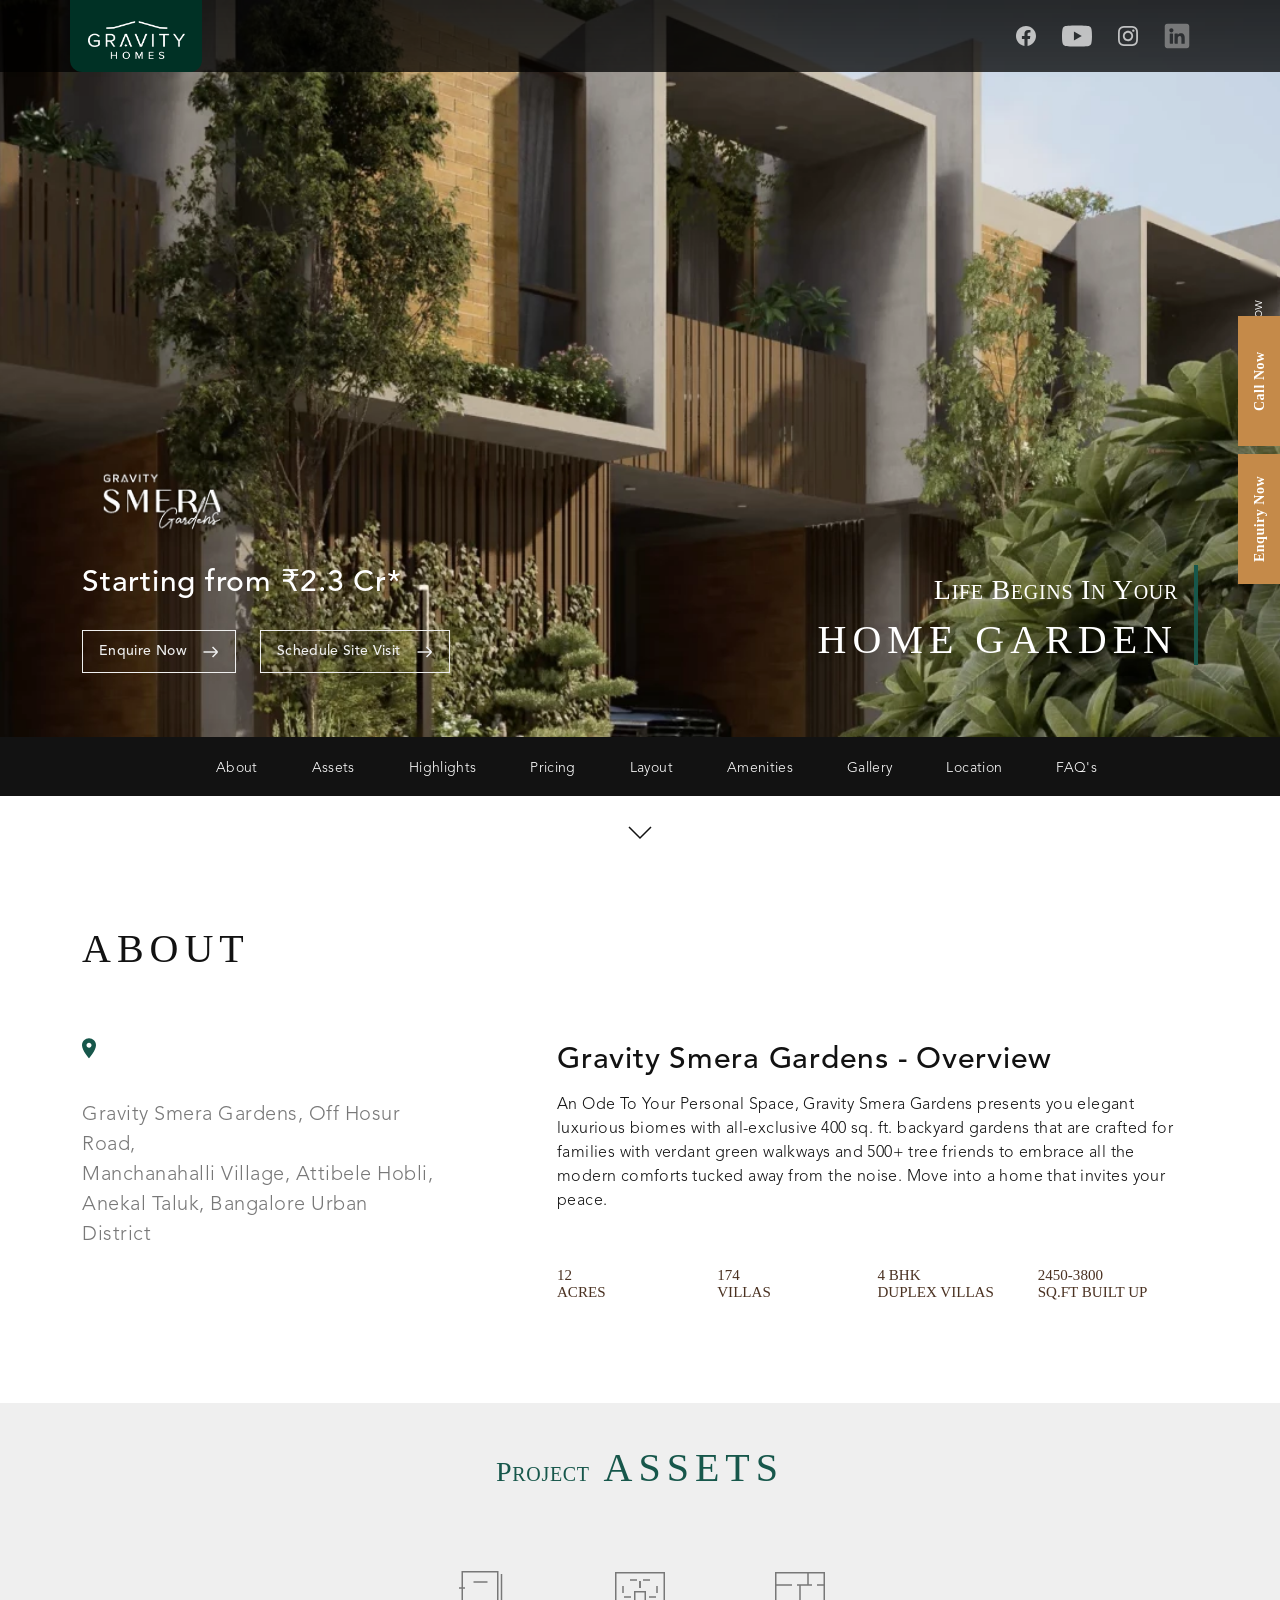
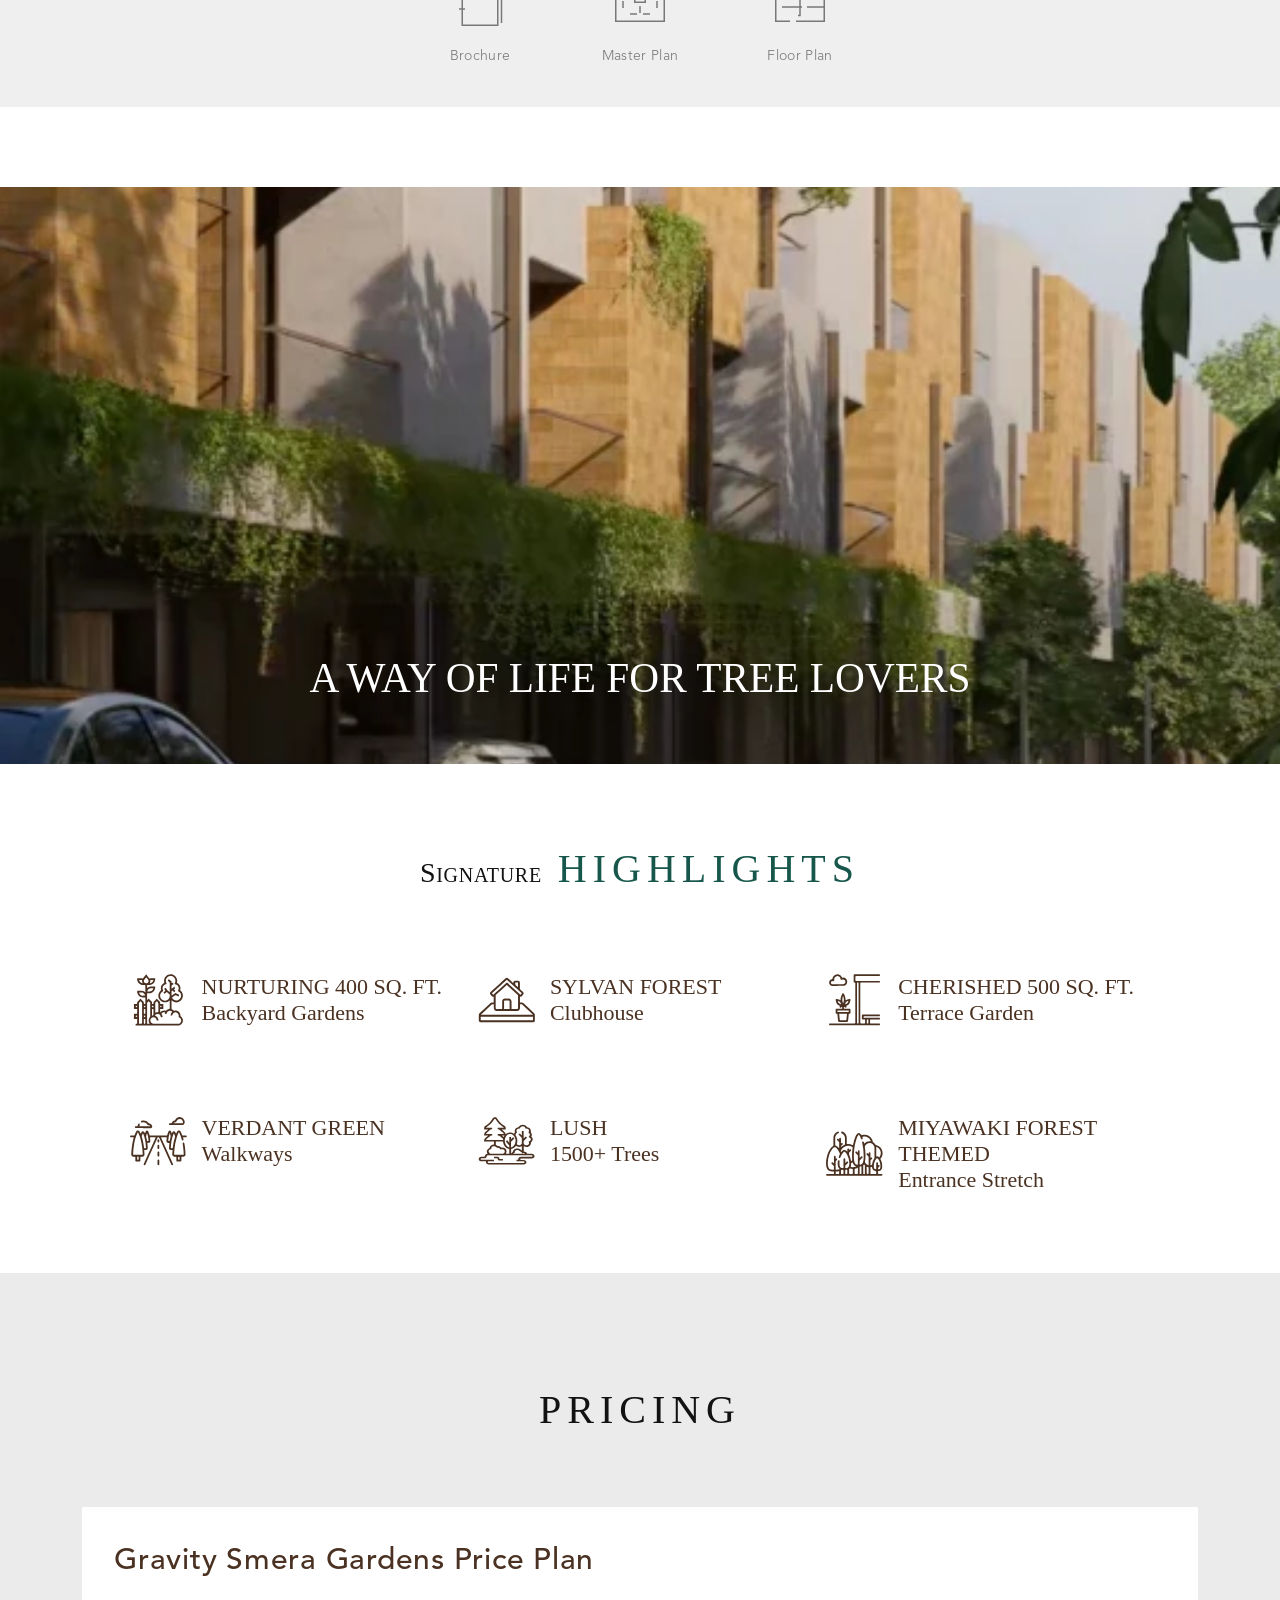
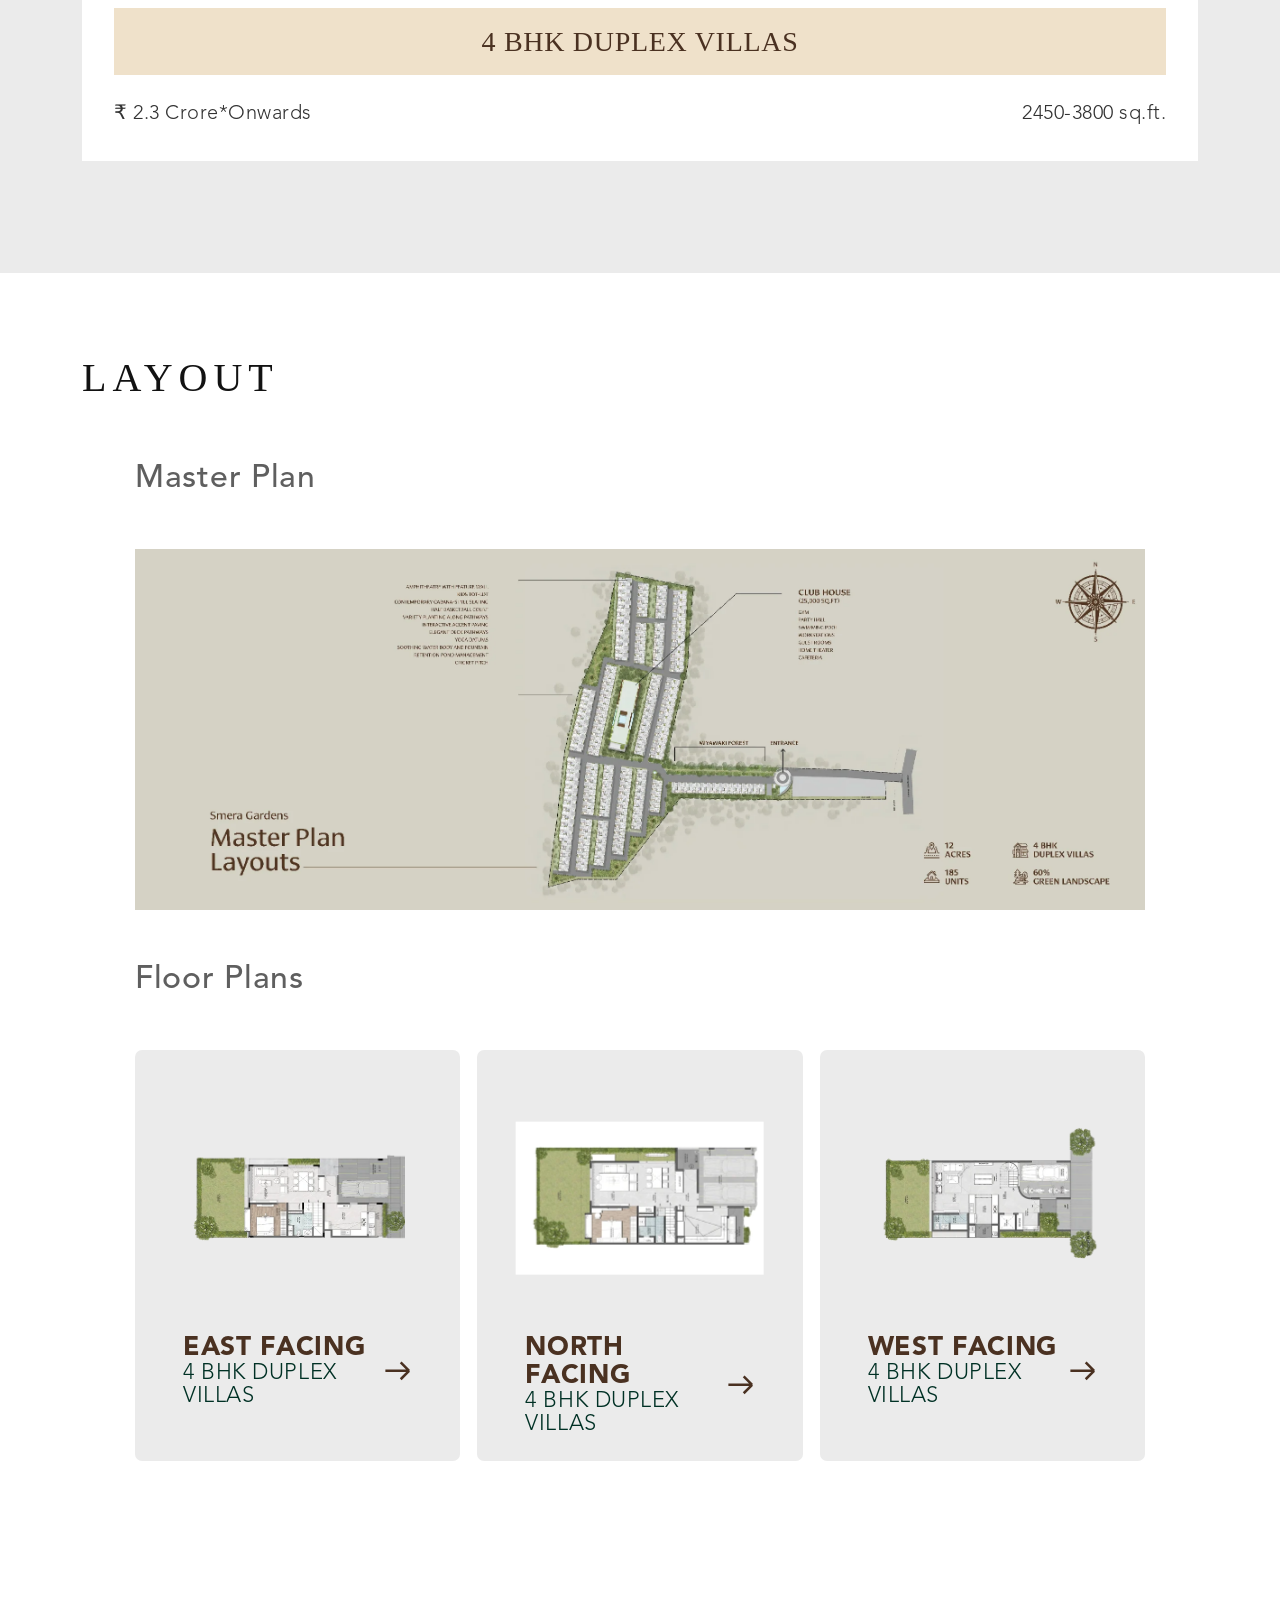
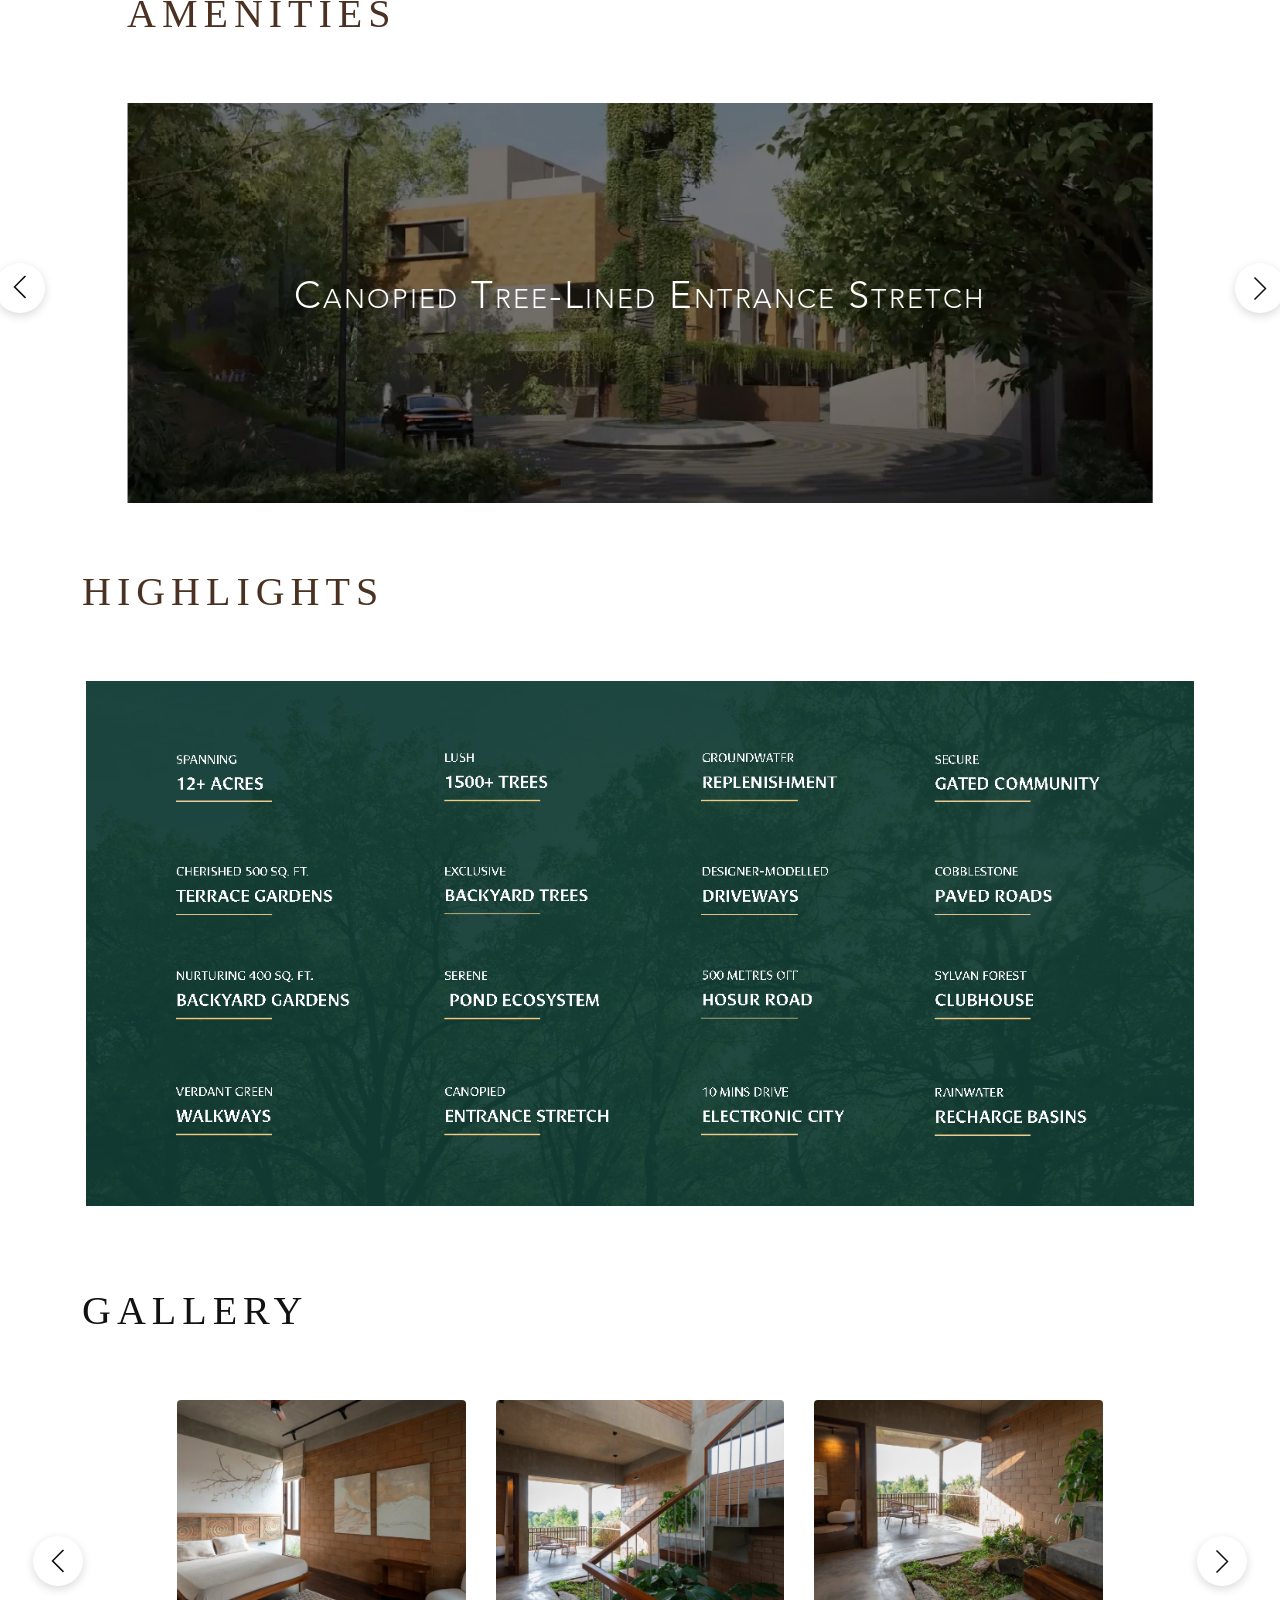
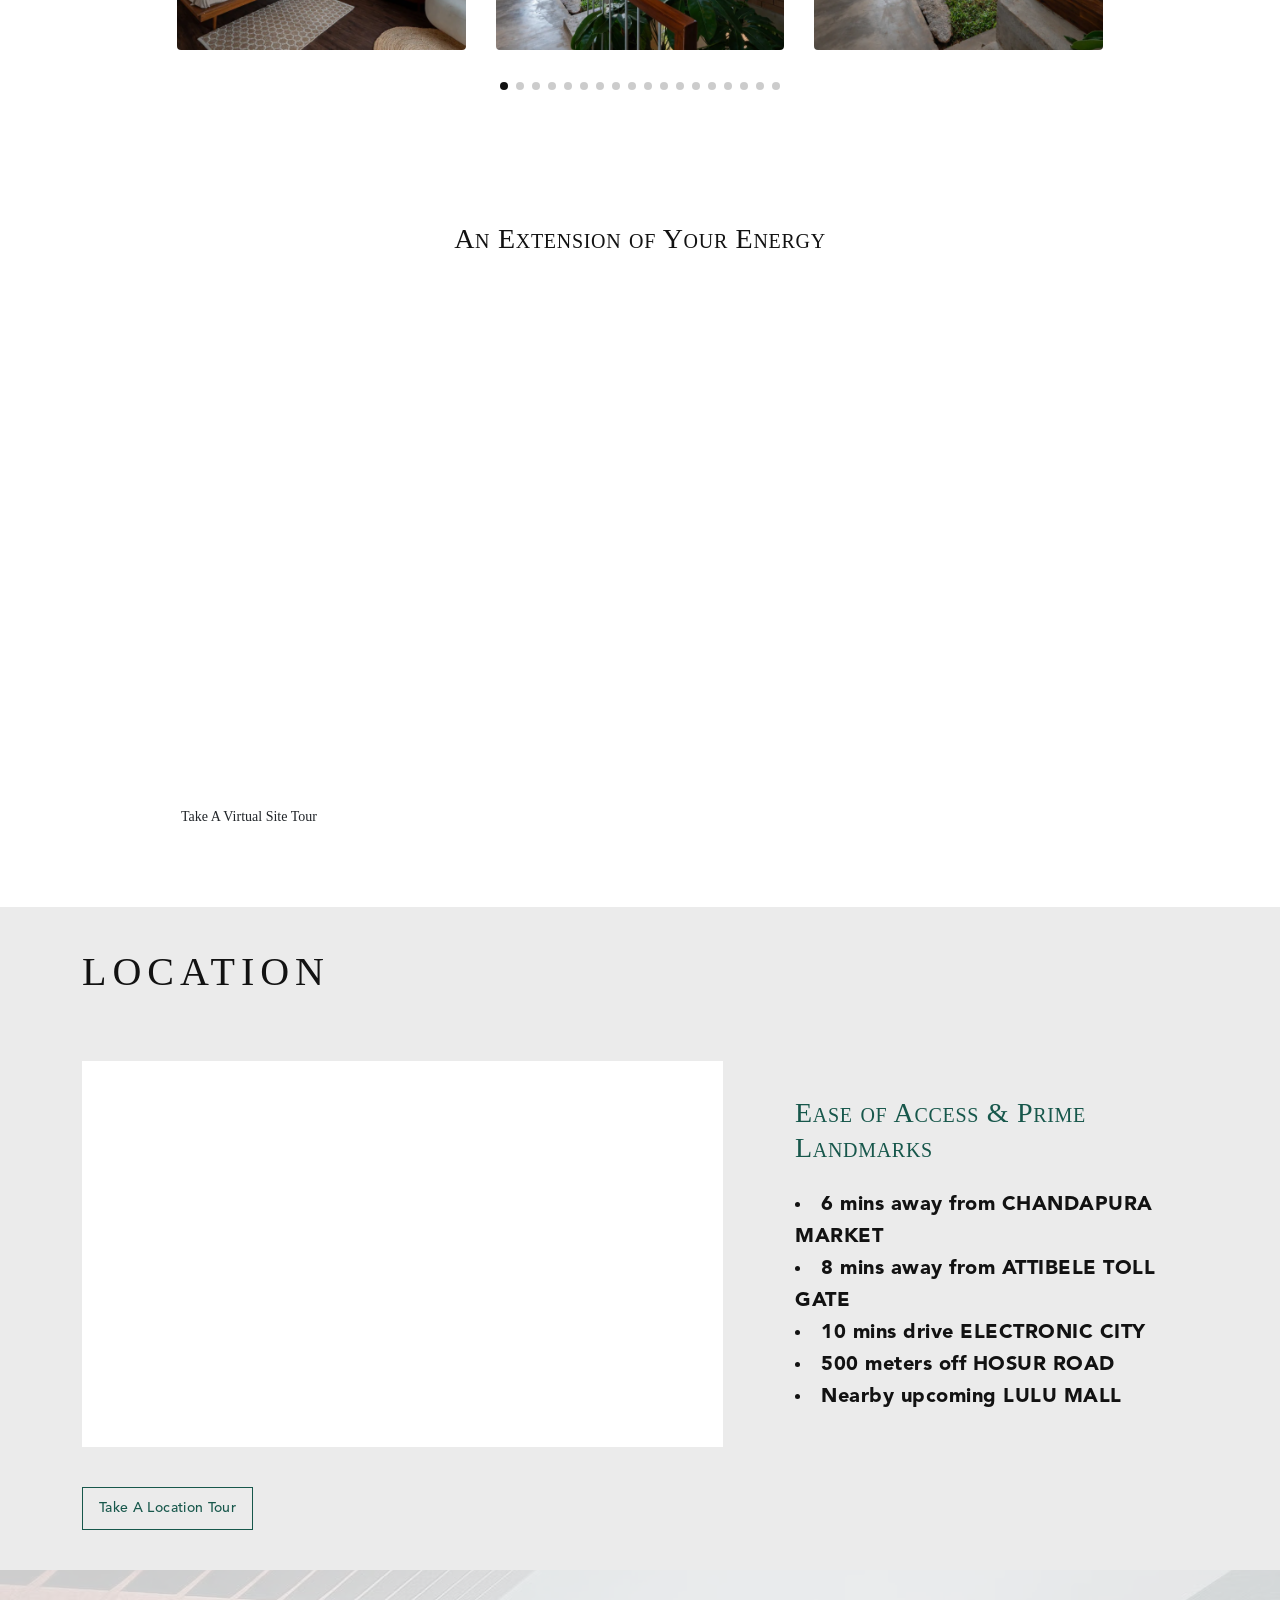
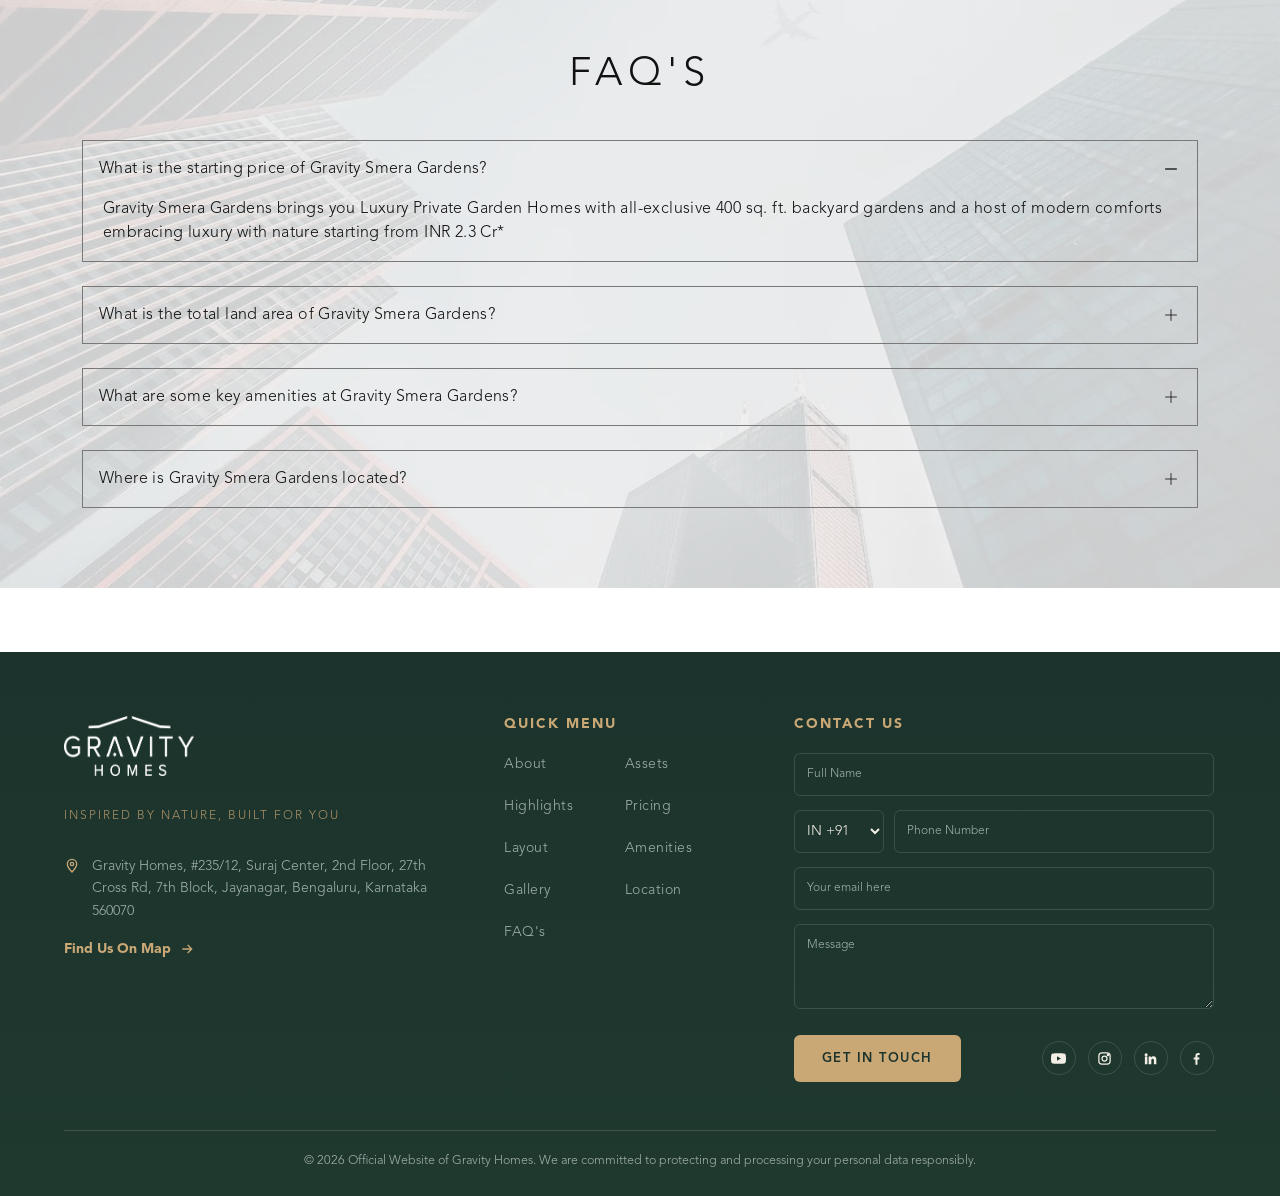
==== commit 0ba07b32: "Changes Completed" ====
--- a/index.html
+++ b/index.html
@@ -366,7 +366,7 @@
             right: auto;
             width: 280px;
             height: 100vh;
-            background: #111;
+            background: linear-gradient(180deg, var(--bg-deep), var(--bg-panel));
             padding-top: 120px;
             transition: left .45s ease;
             z-index: 99998;
@@ -400,6 +400,7 @@
             font-size: 16px;
 
             transition: 0.3s;
+  font-family: AvenirNext;
         }
 
         .mobile-navbar a:hover {
@@ -508,7 +509,7 @@
         }
 
         .projects_gravityBgProj__2dMtC {
-            height: 650px;
+            height: 400px;
             display: flex;
             align-items: center;
             justify-content: center;
@@ -536,6 +537,25 @@
             }
 
         }
+        .footer-quick-links-wrapper {
+    display: grid;
+    grid-template-columns: repeat(2, 1fr);
+    grid-template-rows: repeat(5, auto);
+    column-gap: 0px;
+    row-gap: 8px;
+    list-style: none;
+    padding: 0;
+    margin: 0;
+}
+.footer-logo{
+    height: 60px;
+    width: 130px;
+    margin-bottom: 1rem;
+}
+
+#ssk-country-code option {
+    background-color: black;
+}
     </style>
 </head>
 
@@ -671,15 +691,23 @@
             <div class="d-md-block d-none projects_projectHeader__cIvot">
                 <div class="container">
                     <ul class=" projects_projectHeaderScroll__exmrM">
-                        <li class=" undefined"><a>About</a></li>
-                        <li class=" undefined"><a>Assets</a></li>
-                        <li class=" undefined"><a>Highlights</a></li>
-                        <li class=" undefined"><a>Pricing</a></li>
-                        <li class=" undefined"><a>Layout</a></li>
-                        <li class=" undefined"><a>Amenities</a></li>
-                        <li class=" undefined"><a>Gallery</a></li>
-                        <li class=" undefined"><a>Location</a></li>
-                        <li class=" undefined"><a>FAQ's</a></li>
+                        <li><a href="#aboutSection">About</a></li>
+
+                        <li><a href="#assetsSection">Assets</a></li>
+
+                        <li><a href="#highlightsSection">Highlights</a></li>
+
+                        <li><a href="#pricingSection">Pricing</a></li>
+
+                        <li><a href="#layoutSection">Layout</a></li>
+
+                        <li><a href="#amenitiesSection">Amenities</a></li>
+
+                        <li><a href="#gallerySection">Gallery</a></li>
+
+                        <li><a href="#locationSection">Location</a></li>
+
+                        <li><a href="#faqsSection">FAQ's</a></li>
                     </ul>
                 </div>
             </div>
@@ -716,13 +744,16 @@
                                     <div class=" projects_aboutHighlightedAdr__JD6XC"><span>Gravity Smera Gardens, Off
                                             Hosur Road,</span><span>Manchanahalli Village, Attibele
                                             Hobli,</span><span>Anekal Taluk, Bangalore Urban District</span></div>
-                                    <div class=" undefined"><span><svg width="24" height="25" viewBox="0 0 24 25"
-                                                fill="none" xmlns="http://www.w3.org/2000/svg">
+                                    <!-- <div class=" undefined"><span>
+                                            <svg width="24" height="25" viewBox="0 0 24 25" fill="none"
+                                                xmlns="http://www.w3.org/2000/svg">
                                                 <path
                                                     d="M20.9984 15.6153L15.7284 15.0053L13.2084 17.5253C10.3696 16.0815 8.06222 13.7741 6.61844 10.9353L9.14844 8.40527L8.53844 3.15527H3.02844C2.44844 13.3353 10.8184 21.7053 20.9984 21.1253V15.6153Z"
                                                     fill="#17574B"></path>
-                                            </svg></span></div>
-                                    <div class=" projects_aboutHighlightedNum__eX62H"><span>+91 9739011616</span></div>
+                                            </svg></span>
+                                    </div>
+                                    <div class=" projects_aboutHighlightedNum__eX62H"><span>+91 9739011616</span>
+                                    </div> -->
                                 </div>
                             </div>
                             <div class="col-lg-7 col-md-6 col-sm-12">
@@ -1028,7 +1059,7 @@
                 </div>
                 <div class=" undefined undefined" id="amenitiesSection">
                     <div class="spacer-4"></div>
-                    <div class="container">
+                    <div class="container" style="max-width: 1050px;">
                         <div class="justify-content-center row">
                             <div class="col-md-12">
                                 <h2
@@ -1591,13 +1622,13 @@
         </div>
         <footer>
             <div class="footer-grid">
-
                 <!-- Brand / Address column -->
                 <div class="info-col">
-                    <svg class="brand-arch" viewBox="0 0 120 34" fill="none" xmlns="http://www.w3.org/2000/svg">
+                    <!-- <svg class="brand-arch" viewBox="0 0 120 34" fill="none" xmlns="http://www.w3.org/2000/svg">
                         <path d="M6 30C6 14 24 6 60 6C96 6 114 14 114 30" stroke="#f3efe6" stroke-width="2" />
-                    </svg>
-                    <p class="brand-logo">GRAVITY<span>HOMES</span></p>
+                    </svg> -->
+                    <!-- <p class="brand-logo">GRAVITY<span>HOMES</span></p> -->
+                     <img src="images/gravity_homes_whites.webp" alt="" class="footer-logo">
                     <p class="tagline">Inspired by nature, built for you</p>
 
                     <div class="info-row">
@@ -1605,25 +1636,25 @@
                             <path d="M12 21s7-7.2 7-12a7 7 0 10-14 0c0 4.8 7 12 7 12z" />
                             <circle cx="12" cy="9" r="2.5" />
                         </svg>
-                        <span>Gravity Homes, #235/12, Suraj Center, 2nd Floor, 27th Cross Rd, 7th Block, Jayanagar,
-                            Bengaluru, Karnataka 560070</span>
+                        <span>Gravity Homes, #235/12, Suraj Center, 2nd Floor, 27th Cross Rd,
+                            7th Block, Jayanagar, Bengaluru, Karnataka 560070</span>
+                    </div>
+                    <!-- <div class="info-row">
+                        <svg viewBox="0 0 24 24" fill="none" stroke="currentColor" stroke-width="2">
+                            <path
+                                d="M22 16.9v3a2 2 0 01-2.2 2 19.8 19.8 0 01-8.6-3.1 19.5 19.5 0 01-6-6A19.8 19.8 0 012.1 4.2 2 2 0 014.1 2h3a2 2 0 012 1.7c.1.9.3 1.8.6 2.7a2 2 0 01-.4 2.1L8 9.9a16 16 0 006 6l1.4-1.4a2 2 0 012.1-.4c.9.3 1.8.5 2.7.6a2 2 0 011.8 2z" />
+                        </svg>
+                        <a href="tel:+919513145554">+91 95131 45554</a>
                     </div>
                     <div class="info-row">
                         <svg viewBox="0 0 24 24" fill="none" stroke="currentColor" stroke-width="2">
                             <path
                                 d="M22 16.9v3a2 2 0 01-2.2 2 19.8 19.8 0 01-8.6-3.1 19.5 19.5 0 01-6-6A19.8 19.8 0 012.1 4.2 2 2 0 014.1 2h3a2 2 0 012 1.7c.1.9.3 1.8.6 2.7a2 2 0 01-.4 2.1L8 9.9a16 16 0 006 6l1.4-1.4a2 2 0 012.1-.4c.9.3 1.8.5 2.7.6a2 2 0 011.8 2z" />
                         </svg>
-                        <a href="tel:+919513145554">(+91) 95131 45554</a>
-                    </div>
-                    <div class="info-row">
-                        <svg viewBox="0 0 24 24" fill="none" stroke="currentColor" stroke-width="2">
-                            <path
-                                d="M22 16.9v3a2 2 0 01-2.2 2 19.8 19.8 0 01-8.6-3.1 19.5 19.5 0 01-6-6A19.8 19.8 0 012.1 4.2 2 2 0 014.1 2h3a2 2 0 012 1.7c.1.9.3 1.8.6 2.7a2 2 0 01-.4 2.1L8 9.9a16 16 0 006 6l1.4-1.4a2 2 0 012.1-.4c.9.3 1.8.5 2.7.6a2 2 0 011.8 2z" />
-                        </svg>
-                        <a href="tel:+919739011616">(+91) 97390 11616</a>
-                    </div>
-
-                    <a class="find-map" href="#" aria-label="Find us on map">
+                        <a href="tel:+919739011616">+91 97390 11616</a>
+                    </div> -->
+
+                    <a class="find-map" href="https://maps.app.goo.gl/HZVdBrpw5o3Ebb387" aria-label="Find us on map" target="_blank">
                         Find Us On Map
                         <svg viewBox="0 0 24 24" fill="none" stroke="currentColor" stroke-width="2">
                             <path d="M5 12h14M13 6l6 6-6 6" />
@@ -1634,13 +1665,16 @@
                 <!-- Quick links column -->
                 <div class="links-col">
                     <h3>Quick Menu</h3>
-                    <ul>
-                        <li><a href="#">Home</a></li>
-                        <li><a href="#">About Us</a></li>
-                        <li><a href="#">Projects</a></li>
-                        <li><a href="#">Living</a></li>
-                        <li><a href="#">Blog</a></li>
-                        <li><a href="#">Contact</a></li>
+                    <ul class="footer-quick-links-wrapper">
+                        <li><a href="#aboutSection">About</a></li>
+                        <li><a href="#assetsSection">Assets</a></li>
+                        <li><a href="#highlightsSection">Highlights</a></li>
+                        <li><a href="#pricingSection">Pricing</a></li>
+                        <li><a href="#layoutSection">Layout</a></li>
+                        <li><a href="#amenitiesSection">Amenities</a></li>
+                        <li><a href="#gallerySection">Gallery</a></li>
+                        <li><a href="#locationSection">Location</a></li>
+                        <li><a href="#faqsSection">FAQ's</a></li>
                     </ul>
                 </div>
 
@@ -1672,21 +1706,21 @@
                         <div class="submit-row">
                             <button class="btn-submit" type="submit" id="sskSubmitBtn">Get In Touch</button>
                             <div class="social-icons">
-                                <a href="#" aria-label="YouTube"><svg viewBox="0 0 24 24" fill="currentColor">
+                                <a href="https://www.youtube.com/@GravityHomes" target="_blank" aria-label="YouTube"><svg viewBox="0 0 24 24" fill="currentColor">
                                         <path
                                             d="M23.5 6.2a3 3 0 00-2.1-2.1C19.5 3.5 12 3.5 12 3.5s-7.5 0-9.4.6A3 3 0 00.5 6.2 31 31 0 000 12a31 31 0 00.5 5.8 3 3 0 002.1 2.1c1.9.6 9.4.6 9.4.6s7.5 0 9.4-.6a3 3 0 002.1-2.1A31 31 0 0024 12a31 31 0 00-.5-5.8zM9.6 15.5V8.5L15.8 12z" />
                                     </svg></a>
-                                <a href="#" aria-label="Instagram"><svg viewBox="0 0 24 24" fill="none"
+                                <a href="https://www.instagram.com/gravityhomesin/" target="_blank" aria-label="Instagram"><svg viewBox="0 0 24 24" fill="none"
                                         stroke="currentColor" stroke-width="2">
                                         <rect x="3" y="3" width="18" height="18" rx="5" />
                                         <circle cx="12" cy="12" r="4" />
                                         <circle cx="17.5" cy="6.5" r="1" />
                                     </svg></a>
-                                <a href="#" aria-label="LinkedIn"><svg viewBox="0 0 24 24" fill="currentColor">
+                                <a href="https://www.linkedin.com/company/gravity-homes/" target="_blank" aria-label="LinkedIn"><svg viewBox="0 0 24 24" fill="currentColor">
                                         <path
                                             d="M4.98 3.5a2.5 2.5 0 11.02 5 2.5 2.5 0 01-.02-5zM3 8.98h4v12.02H3zM9 8.98h3.8v1.64h.05c.53-1 1.83-2.06 3.76-2.06 4.02 0 4.76 2.65 4.76 6.1v6.34h-4v-5.62c0-1.34-.02-3.06-1.87-3.06-1.87 0-2.16 1.46-2.16 2.96v5.72H9z" />
                                     </svg></a>
-                                <a href="#" aria-label="Facebook"><svg viewBox="0 0 24 24" fill="currentColor">
+                                <a href="https://www.facebook.com/GravityHomes/" target="_blank" aria-label="Facebook"><svg viewBox="0 0 24 24" fill="currentColor">
                                         <path
                                             d="M13.5 22v-8.4h2.8l.4-3.3h-3.2V8.1c0-.95.27-1.6 1.63-1.6H17V3.5c-.3-.04-1.3-.13-2.5-.13-2.5 0-4.2 1.5-4.2 4.3v2.6H7.5v3.3h2.8V22z" />
                                     </svg></a>
@@ -1694,10 +1728,7 @@
                         </div>
                     </form>
                 </div>
-
             </div>
-
-
             <script>
                 document.getElementById("footerForm").addEventListener("submit", async function (e) {
                     e.preventDefault();
@@ -1721,7 +1752,7 @@
                     submitBtn.innerHTML = "Sending...";
 
                     try {
-                        const response = await fetch("https://emailjsfuntions-428145106157.asia-south1.run.app/gravity-smera-footer-form", {
+                        const response = await fetch("https://emailjsfuntions-428145106157.asia-south1.run.app/gravity-aranya-footer-form", {
                             method: "POST",
                             headers: { "Content-Type": "application/json" },
                             body: JSON.stringify(payload)
@@ -1746,8 +1777,8 @@
             </script>
 
             <div class="footer-bottom">
-                &copy; 2026 Official Website of Gravity Homes. We are committed to protecting and processing your
-                personal data responsibly.
+                &copy; 2026 Official Website of Gravity Homes. We are committed to
+                protecting and processing your personal data responsibly.
             </div>
         </footer>
         <script
--- a/css/footer-style.css
+++ b/css/footer-style.css
@@ -1,188 +1,296 @@
-:root{
-    --bg-deep:#1b332c;
-    --bg-panel:#20392f;
-    --gold:#c9a876;
-    --gold-soft:#a98f66;
-    --cream:#f3efe6;
-    --muted:#9fb0a9;
-    --line:rgba(243,239,230,0.14);
-    --focus:#e3c893;
-  }
-  /* *{box-sizing:border-box;}
+:root {
+  --bg-deep: #1b332c;
+  --bg-panel: #20392f;
+  --gold: #c9a876;
+  --gold-soft: #a98f66;
+  --cream: #f3efe6;
+  --muted: #9fb0a9;
+  --line: rgba(243, 239, 230, 0.14);
+  --focus: #e3c893;
+}
+/* *{box-sizing:border-box;}
   body{margin:0;font-family:'Segoe UI',Arial,sans-serif;background:#0e1a16;} */
 
-  footer{
-    background:linear-gradient(180deg,var(--bg-deep),var(--bg-panel));
-    color:var(--cream);
-    padding:64px 5vw 0;
-  }
-
-  .footer-grid{
-    display:grid;
-    grid-template-columns:1.3fr 0.8fr 1.4fr;
-    gap:48px;
-    max-width:1300px;
-    margin:0 auto;
-    padding-bottom:48px;
-  }
-
-  /* ---- Brand column ---- */
-  .brand-logo{
-    font-family:Georgia,'Times New Roman',serif;
-    letter-spacing:6px;
-    font-size:28px;
-    color:var(--cream);
-    margin:0;
-    line-height:1.1;
-  }
-  .brand-logo span{display:block;font-size:11px;letter-spacing:8px;color:var(--gold);margin-top:4px;}
-  .brand-arch{
-    width:120px;height:34px;margin-bottom:10px;
-  }
-  .tagline{
-    color:var(--gold-soft);
-    font-size:12px;
-    letter-spacing:2px;
-    text-transform:uppercase;
-    margin:14px 0 28px;
-  }
-  .find-map{
-    display:inline-flex;
-    align-items:center;
-    gap:8px;
-    color:var(--gold);
-    text-decoration:none;
-    font-size:14px;
-    font-weight:600;
-    border-bottom:1px solid transparent;
-    transition:border-color .2s ease, gap .2s ease;
-  }
-  .find-map:hover, .find-map:focus-visible{border-color:var(--gold);gap:12px;}
-  .find-map svg{width:16px;height:16px;}
-
-  /* ---- Address / contact column ---- */
-  .info-col h3, .links-col h3, .form-col h3{
-    font-size:14px;
-    letter-spacing:2px;
-    text-transform:uppercase;
-    color:var(--gold);
-    margin:0 0 20px;
-    font-weight:600;
-  }
-  .info-row{
-    display:flex;
-    gap:12px;
-    margin-bottom:16px;
-    font-size:14px;
-    line-height:1.6;
-    color:var(--muted);
-  }
-  .info-row svg{flex:0 0 auto;width:16px;height:16px;margin-top:3px;color:var(--gold);}
-  .info-row a{color:var(--muted);text-decoration:none;}
-  .info-row a:hover, .info-row a:focus-visible{color:var(--cream);}
-
-  /* ---- Quick links column ---- */
-  .links-col ul{list-style:none;margin:0;padding:0;}
-  .links-col li{margin-bottom:12px;}
-  .links-col a{
-    color:var(--muted);
-    text-decoration:none;
-    font-size:14px;
-    letter-spacing:.5px;
-    transition:color .2s ease, padding-left .2s ease;
-  }
-  .links-col a:hover, .links-col a:focus-visible{color:var(--gold);padding-left:4px;}
-
-  /* ---- Contact form column ---- */
-  .form-col{max-width:420px;}
-  .field{
-    width:100%;
-    background:transparent;
-    border:1px solid var(--line);
-    border-radius:6px;
-    padding:12px 14px;
-    color:var(--cream);
-    font-size:14px;
-    margin-bottom:14px;
-    font-family:inherit;
-  }
-  .field::placeholder{color:var(--muted);}
-  .field:focus, .field:focus-visible{
-    outline:none;
-    border-color:var(--gold);
-    box-shadow:0 0 0 3px rgba(201,168,118,0.18);
-  }
-  textarea.field{resize:vertical;min-height:80px;}
-
-  .phone-row{display:flex;gap:10px;}
-  .phone-row select{
-    flex:0 0 84px;
-    background:transparent;
-    border:1px solid var(--line);
-    border-radius:6px;
-    color:var(--cream);
-    font-size:14px;
-    padding:0 8px;
-  }
-  .phone-row .field{flex:1;margin-bottom:0;}
-  .phone-row{margin-bottom:14px;}
-
-  .submit-row{
-    display:flex;
-    align-items:center;
-    justify-content:space-between;
-    flex-wrap:wrap;
-    gap:16px;
-    margin-top:6px;
-  }
-  .btn-submit{
-    background:var(--gold);
-    color:var(--bg-deep);
-    border:none;
-    border-radius:6px;
-    padding:13px 28px;
-    font-size:13px;
-    font-weight:700;
-    letter-spacing:1.5px;
-    text-transform:uppercase;
-    cursor:pointer;
-    transition:background .2s ease, transform .15s ease;
-  }
-  .btn-submit:hover, .btn-submit:focus-visible{background:var(--focus);transform:translateY(-1px);}
-
-  .social-icons{display:flex;gap:12px;}
-  .social-icons a{
-    width:34px;height:34px;
-    display:flex;align-items:center;justify-content:center;
-    border:1px solid var(--line);
-    border-radius:50%;
-    color:var(--cream);
-    text-decoration:none;
-    transition:background .2s ease, border-color .2s ease;
-  }
-  .social-icons a:hover, .social-icons a:focus-visible{background:var(--gold);border-color:var(--gold);color:var(--bg-deep);}
-  .social-icons svg{width:15px;height:15px;}
-
-  /* ---- Bottom bar ---- */
-  .footer-bottom{
-    border-top:1px solid var(--line);
-    padding:20px 0 24px;
-    text-align:center;
-    font-size:12.5px;
-    color:var(--muted);
-    max-width:1300px;
-    margin:0 auto;
-  }
-  .footer-bottom a{color:var(--gold-soft);text-decoration:none;}
-  .footer-bottom a:hover{text-decoration:underline;}
-
-  /* ---- Responsive ---- */
-  @media (max-width:960px){
-    .footer-grid{grid-template-columns:1fr 1fr;}
-    .form-col{grid-column:1 / -1;max-width:none;}
-  }
-  @media (max-width:600px){
-    footer{padding:48px 6vw 0;}
-    .footer-grid{grid-template-columns:1fr;gap:36px;}
-    .submit-row{justify-content:flex-start;}
-  }+footer {
+  background: linear-gradient(180deg, var(--bg-deep), var(--bg-panel));
+  color: var(--cream);
+  padding: 64px 5vw 0;
+}
+
+.footer-grid {
+  display: grid;
+  grid-template-columns: 1.3fr 0.8fr 1.4fr;
+  gap: 48px;
+  max-width: 1300px;
+  margin: 0 auto;
+  padding-bottom: 48px;
+}
+
+/* ---- Brand column ---- */
+.brand-logo {
+  font-family: AvenirNext;
+  letter-spacing: 6px;
+  font-size: 28px;
+  color: var(--cream);
+  margin: 0;
+  line-height: 1.1;
+}
+.brand-logo span {
+  display: block;
+  font-size: 11px;
+  letter-spacing: 8px;
+  color: var(--gold);
+  margin-top: 4px;
+}
+.brand-arch {
+  width: 120px;
+  height: 34px;
+  margin-bottom: 10px;
+}
+.tagline {
+  color: var(--gold-soft);
+  font-size: 12px;
+  letter-spacing: 2px;
+  text-transform: uppercase;
+  margin: 14px 0 28px;
+  font-family: AvenirNext;
+}
+.find-map {
+  display: inline-flex;
+  align-items: center;
+  gap: 8px;
+  color: var(--gold);
+  text-decoration: none;
+  font-size: 14px;
+  font-weight: 600;
+  border-bottom: 1px solid transparent;
+  transition:
+    border-color 0.2s ease,
+    gap 0.2s ease;
+  font-family: AvenirNext;
+}
+.find-map:hover,
+.find-map:focus-visible {
+  border-color: var(--gold);
+  gap: 12px;
+}
+.find-map svg {
+  width: 16px;
+  height: 16px;
+}
+
+/* ---- Address / contact column ---- */
+.info-col h3,
+.links-col h3,
+.form-col h3 {
+  font-size: 14px;
+  letter-spacing: 2px;
+  text-transform: uppercase;
+  color: var(--gold);
+  margin: 0 0 20px;
+  font-weight: 600;
+  font-family: AvenirNext;
+}
+.info-row {
+  display: flex;
+  gap: 12px;
+  margin-bottom: 16px;
+  font-size: 14px;
+  line-height: 1.6;
+  color: var(--muted);
+}
+.info-row svg {
+  flex: 0 0 auto;
+  width: 16px;
+  height: 16px;
+  margin-top: 3px;
+  color: var(--gold);
+}
+.info-row a {
+  color: var(--muted);
+  text-decoration: none;
+}
+.info-row a:hover,
+.info-row a:focus-visible {
+  color: var(--cream);
+}
+
+/* ---- Quick links column ---- */
+.links-col ul {
+  list-style: none;
+  margin: 0;
+  padding: 0;
+}
+.links-col li {
+  margin-bottom: 12px;
+}
+.links-col a {
+  color: var(--muted);
+  text-decoration: none;
+  font-size: 14px;
+  letter-spacing: 0.5px;
+  transition:
+    color 0.2s ease,
+    padding-left 0.2s ease;
+  font-family: AvenirNext;
+}
+.links-col a:hover,
+.links-col a:focus-visible {
+  color: var(--gold);
+  padding-left: 4px;
+}
+
+/* ---- Contact form column ---- */
+.form-col {
+  max-width: 420px;
+}
+.field {
+  width: 100%;
+  background: transparent;
+  border: 1px solid var(--line);
+  border-radius: 6px;
+  padding: 10px 12px;
+  color: var(--cream);
+  font-size: 12px;
+  margin-bottom: 14px;
+  font-family: AvenirNext;
+}
+.field::placeholder {
+  color: var(--muted);
+}
+.field:focus,
+.field:focus-visible {
+  outline: none;
+  border-color: var(--gold);
+  box-shadow: 0 0 0 3px rgba(201, 168, 118, 0.18);
+}
+textarea.field {
+  resize: vertical;
+  min-height: 80px;
+}
+
+.phone-row {
+  display: flex;
+  gap: 10px;
+}
+.phone-row select {
+  flex: 0 0 84px;
+  background: transparent;
+  border: 1px solid var(--line);
+  border-radius: 6px;
+  color: var(--cream);
+  font-size: 14px;
+  padding: 0 8px;
+  font-family: AvenirNext;
+}
+.phone-row .field {
+  flex: 1;
+  margin-bottom: 0;
+}
+.phone-row {
+  margin-bottom: 14px;
+}
+
+.submit-row {
+  display: flex;
+  align-items: center;
+  justify-content: space-between;
+  flex-wrap: wrap;
+  gap: 16px;
+  margin-top: 6px;
+}
+.btn-submit {
+  background: var(--gold);
+  color: var(--bg-deep);
+  border: none;
+  border-radius: 6px;
+  padding: 13px 28px;
+  font-size: 13px;
+  font-weight: 700;
+  letter-spacing: 1.5px;
+  text-transform: uppercase;
+  cursor: pointer;
+  transition:
+    background 0.2s ease,
+    transform 0.15s ease;
+  font-family: AvenirNext;
+}
+.btn-submit:hover,
+.btn-submit:focus-visible {
+  background: var(--focus);
+  transform: translateY(-1px);
+}
+
+.social-icons {
+  display: flex;
+  gap: 12px;
+}
+.social-icons a {
+  width: 34px;
+  height: 34px;
+  display: flex;
+  align-items: center;
+  justify-content: center;
+  border: 1px solid var(--line);
+  border-radius: 50%;
+  color: var(--cream);
+  text-decoration: none;
+  transition:
+    background 0.2s ease,
+    border-color 0.2s ease;
+}
+.social-icons a:hover,
+.social-icons a:focus-visible {
+  background: var(--gold);
+  border-color: var(--gold);
+  color: var(--bg-deep);
+}
+.social-icons svg {
+  width: 15px;
+  height: 15px;
+}
+
+/* ---- Bottom bar ---- */
+.footer-bottom {
+  border-top: 1px solid var(--line);
+  padding: 20px 0 24px;
+  text-align: center;
+  font-size: 12.5px;
+  color: var(--muted);
+  max-width: 1300px;
+  margin: 0 auto;
+  font-family: AvenirNext;
+}
+.footer-bottom a {
+  color: var(--gold-soft);
+  text-decoration: none;
+}
+.footer-bottom a:hover {
+  text-decoration: underline;
+}
+
+/* ---- Responsive ---- */
+@media (max-width: 960px) {
+  .footer-grid {
+    grid-template-columns: 1fr 1fr;
+  }
+  .form-col {
+    grid-column: 1 / -1;
+    max-width: none;
+  }
+}
+@media (max-width: 600px) {
+  footer {
+    padding: 48px 6vw 0;
+  }
+  .footer-grid {
+    grid-template-columns: 1fr;
+    gap: 36px;
+  }
+  .submit-row {
+    justify-content: flex-start;
+  }
+}
+.info-row span {
+  font-family: AvenirNext;
+}
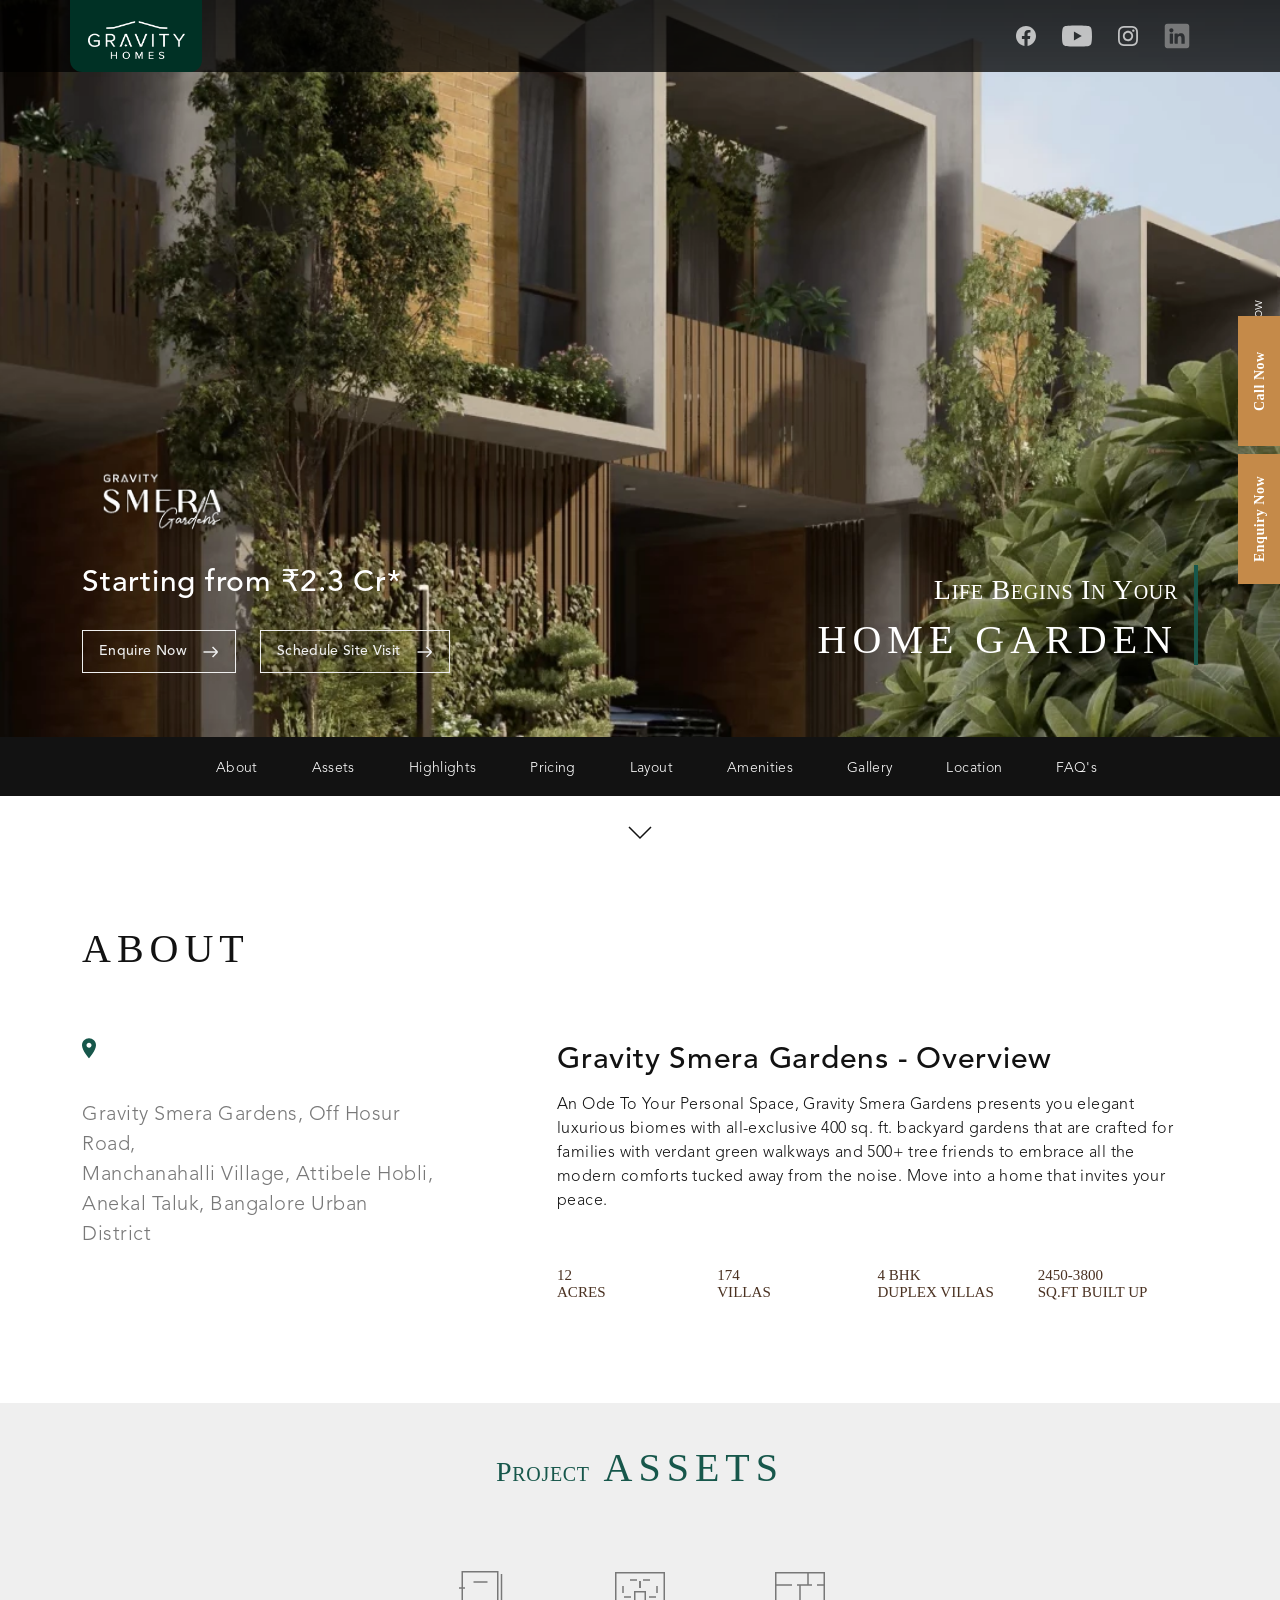
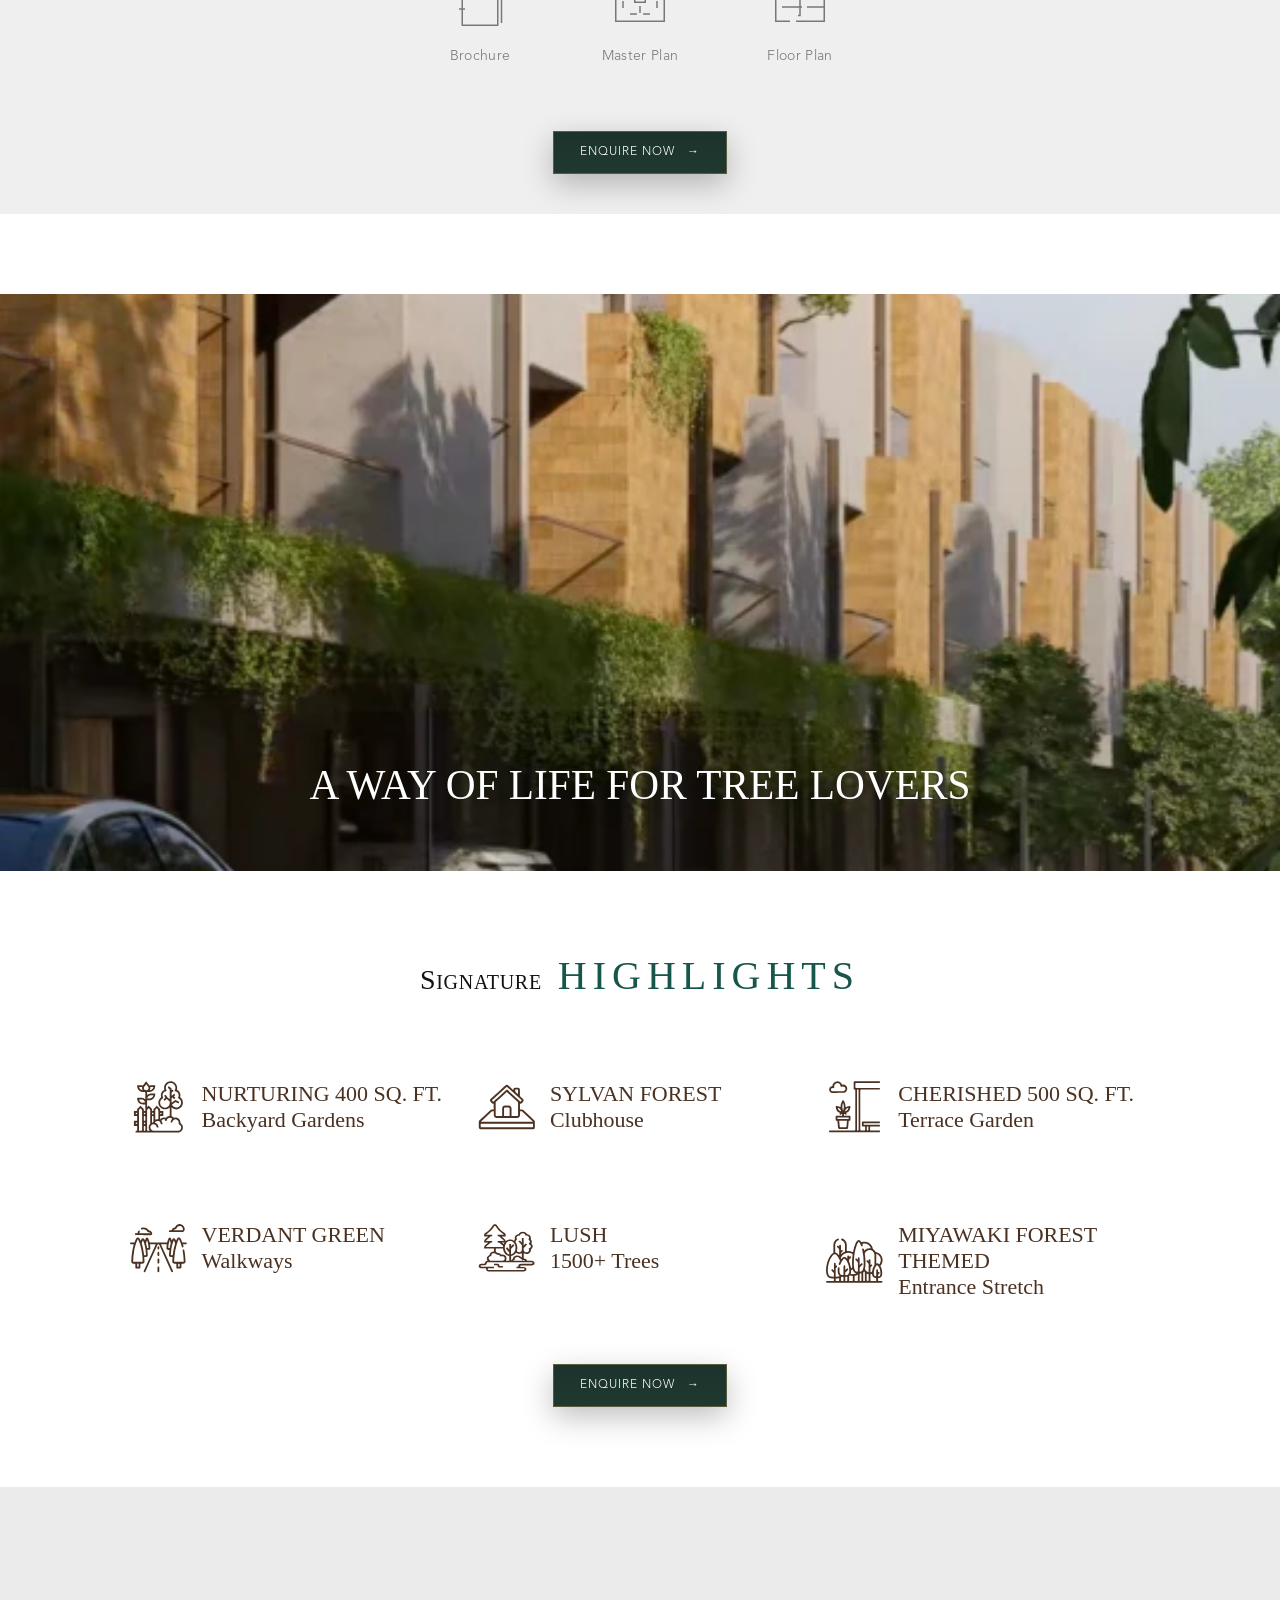
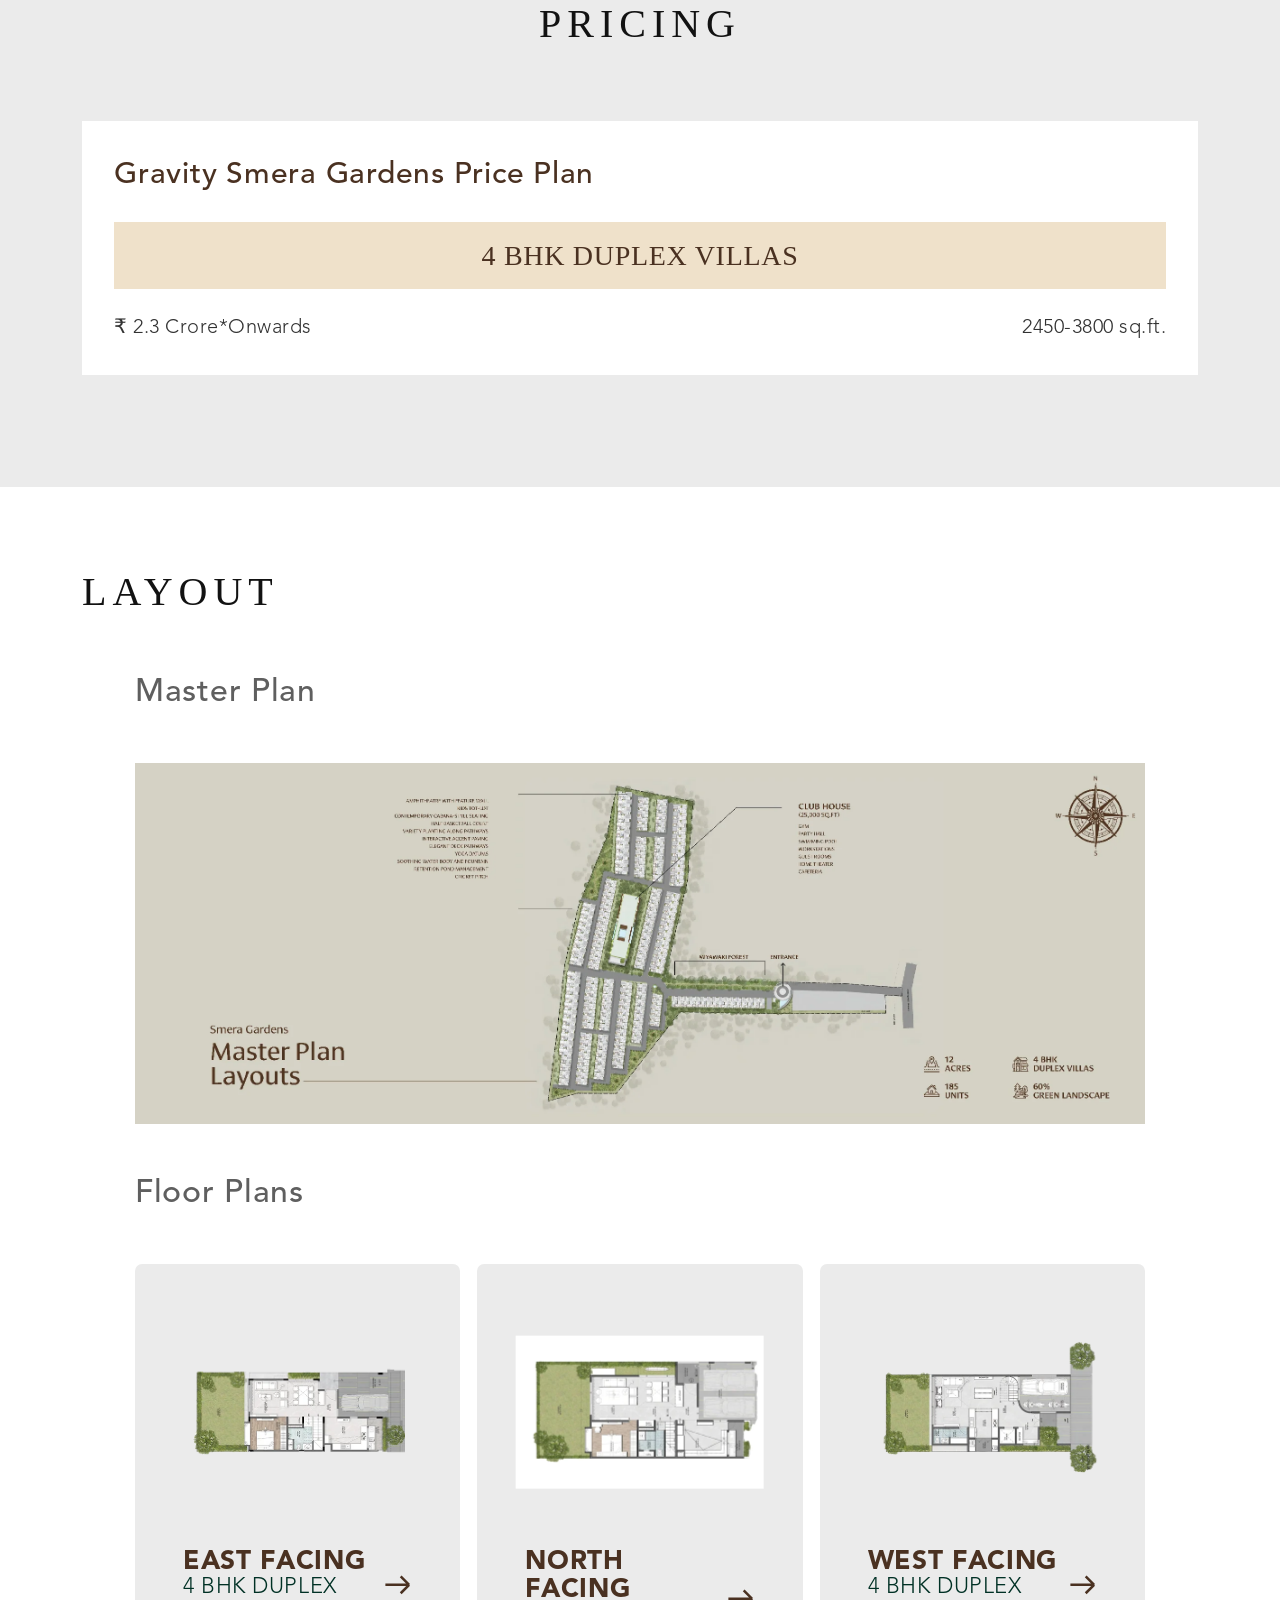
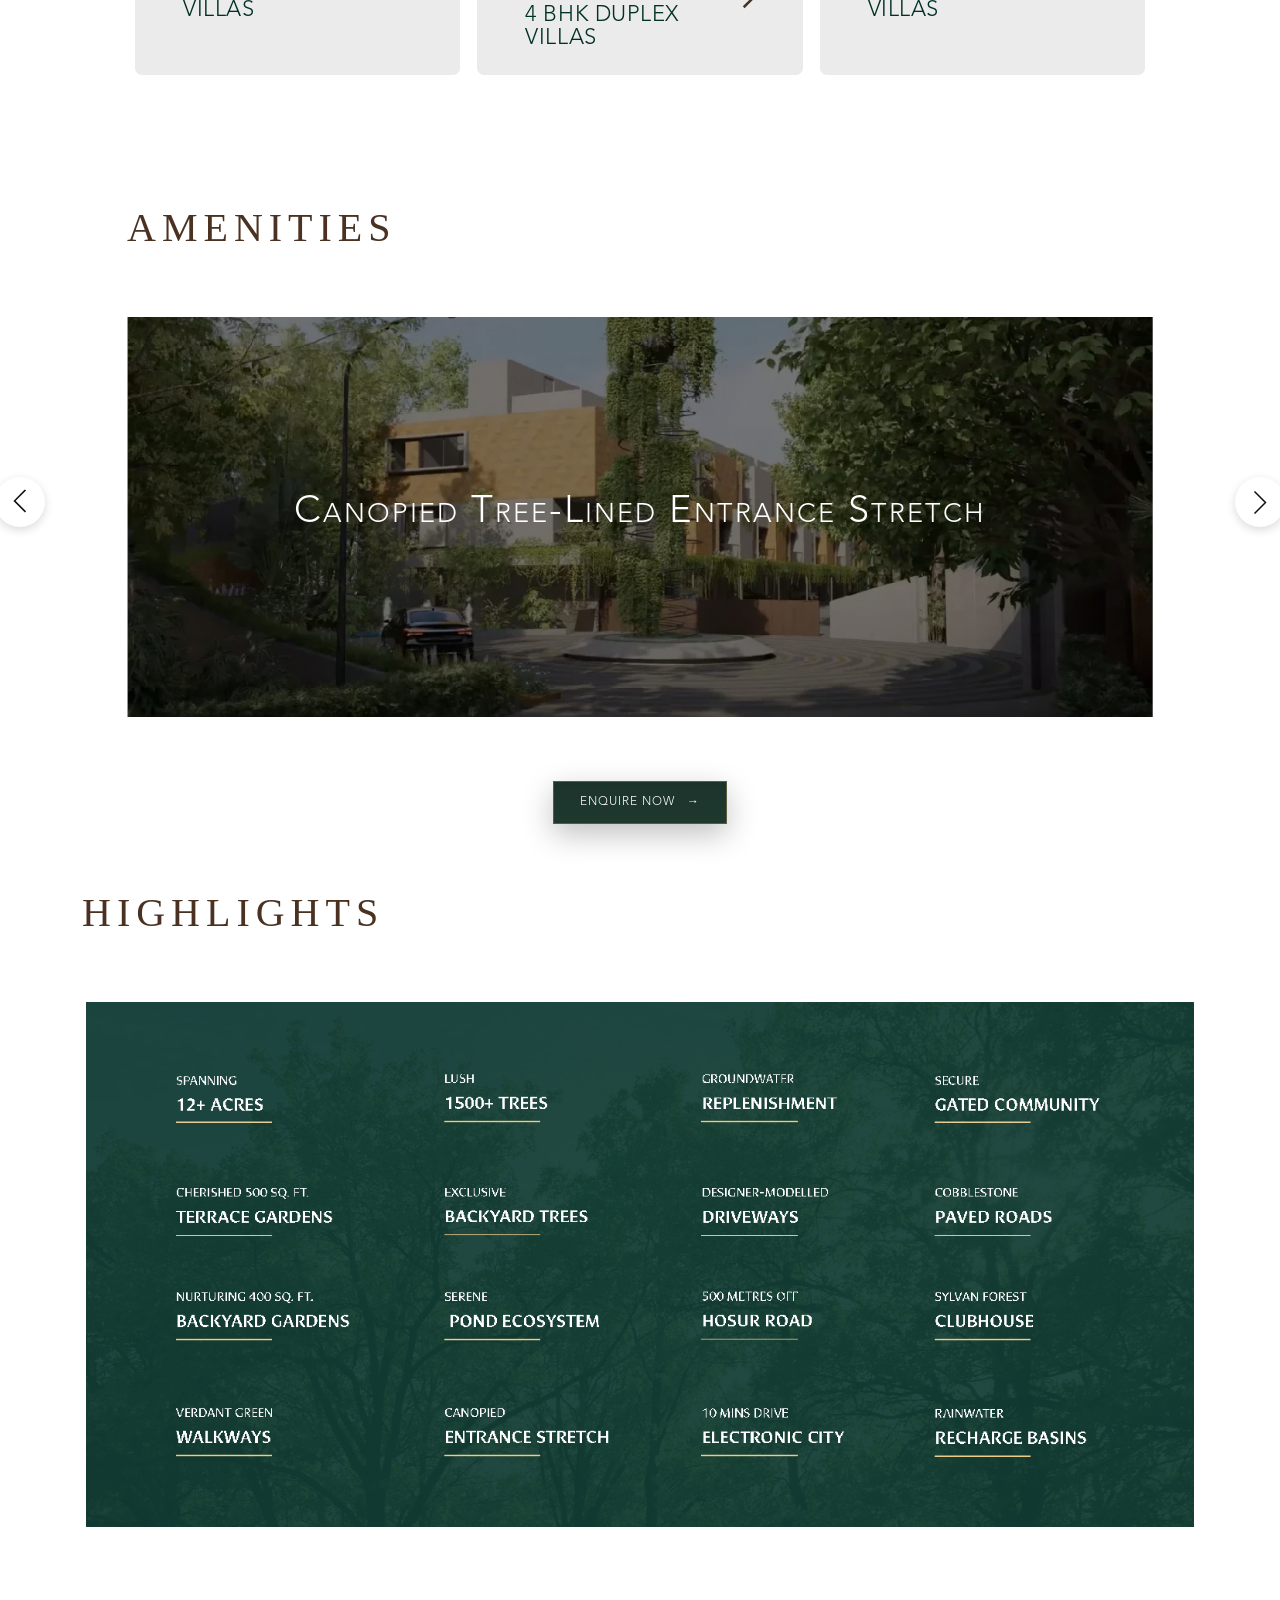
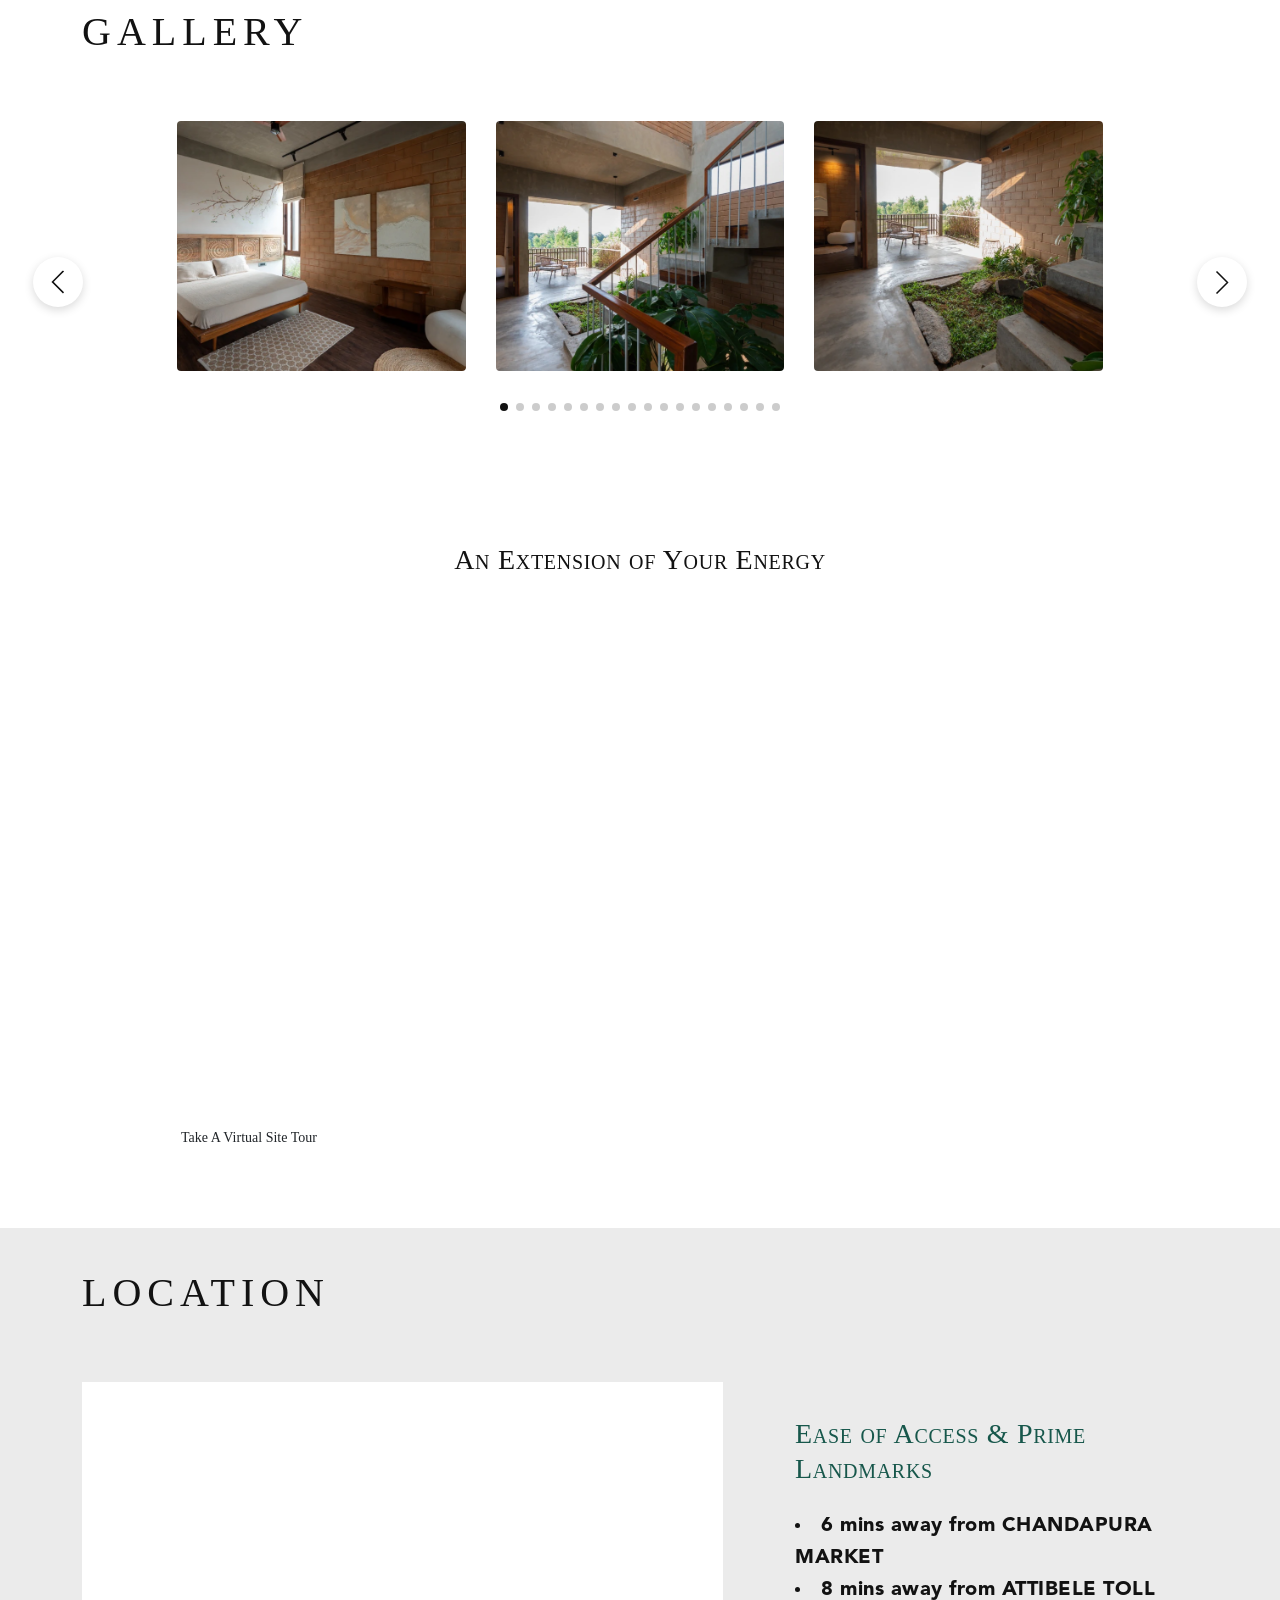
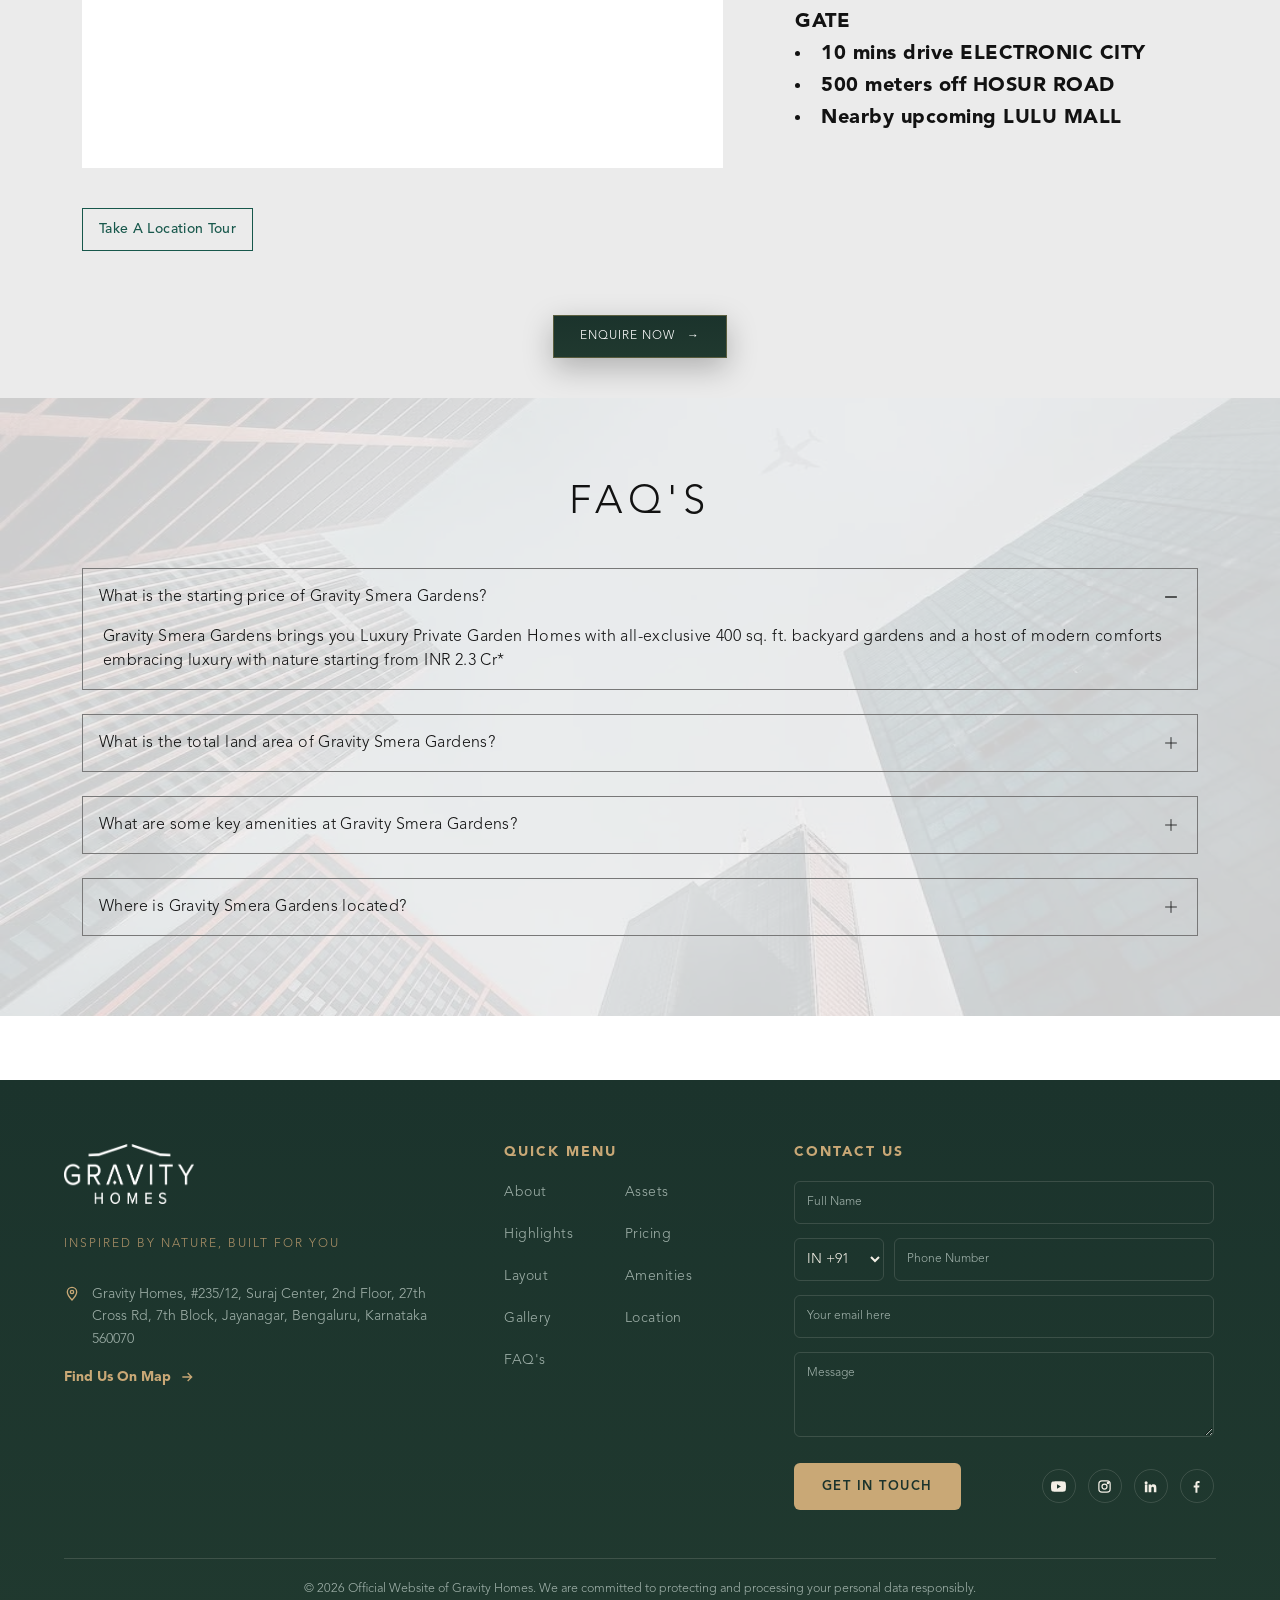
==== commit c6c9477f: "Changes Completed" ====
--- a/index.html
+++ b/index.html
@@ -400,7 +400,7 @@
             font-size: 16px;
 
             transition: 0.3s;
-  font-family: AvenirNext;
+            font-family: AvenirNext;
         }
 
         .mobile-navbar a:hover {
@@ -537,25 +537,80 @@
             }
 
         }
+
         .footer-quick-links-wrapper {
-    display: grid;
-    grid-template-columns: repeat(2, 1fr);
-    grid-template-rows: repeat(5, auto);
-    column-gap: 0px;
-    row-gap: 8px;
-    list-style: none;
-    padding: 0;
-    margin: 0;
-}
-.footer-logo{
-    height: 60px;
-    width: 130px;
-    margin-bottom: 1rem;
-}
-
-#ssk-country-code option {
-    background-color: black;
-}
+            display: grid;
+            grid-template-columns: repeat(2, 1fr);
+            grid-template-rows: repeat(5, auto);
+            column-gap: 0px;
+            row-gap: 8px;
+            list-style: none;
+            padding: 0;
+            margin: 0;
+        }
+
+        .footer-logo {
+            height: 60px;
+            width: 130px;
+            margin-bottom: 1rem;
+        }
+
+        #ssk-country-code option {
+            background-color: black;
+        }
+
+        .gravity-enquiry-btn-primary {
+            display: inline-flex;
+            align-items: center;
+            justify-content: center;
+            gap: 12px;
+
+            padding: 10px 26px;
+
+            background: linear-gradient(180deg, var(--bg-deep), var(--bg-panel));
+            /* color: var(--gold); */
+            color: white;
+
+            border: 1px solid rgba(201, 167, 92, .35);
+
+            font-size: 12px;
+            font-weight: 400;
+            letter-spacing: 1px;
+            text-transform: uppercase;
+            font-family: AvenirNext;
+
+            cursor: pointer;
+            transition: .35s ease;
+
+            box-shadow: 0 10px 30px rgba(0, 0, 0, .25);
+            max-width: 180px;
+            margin-top: 4rem;
+        }
+
+        .gravity-enquiry-btn-primary span {
+            transition: .35s ease;
+        }
+
+        .gravity-enquiry-btn-primary:hover {
+
+            transform: translateY(-3px);
+
+            border-color: var(--gold);
+
+            box-shadow: 0 18px 40px rgba(0, 0, 0, .35);
+
+        }
+
+        .gravity-enquiry-btn-primary:hover span {
+            transform: translateX(6px);
+        }
+
+        .full-width-div {
+            width: 100%;
+            display: flex;
+            justify-content: center;
+            align-items: center;
+        }
     </style>
 </head>
 
@@ -842,6 +897,13 @@
                                     <h6 class="mb-0">Floor Plan</h6>
                                 </a></div>
                         </div>
+                        
+                    <div class="full-width-div">
+                        <button class="gravity-enquiry-btn-primary enquiry-btn">
+                            Enquire Now
+                            <span>→</span>
+                        </button>
+                    </div>
                     </div>
                 </div>
                 <div class="position-relative w-100">
@@ -935,6 +997,12 @@
                                 </div>
                             </div>
                         </div>
+                    <div class="full-width-div">
+                        <button class="gravity-enquiry-btn-primary enquiry-btn">
+                            Enquire Now
+                            <span>→</span>
+                        </button>
+                    </div>
                     </div>
                     <div class="spacer-5"></div>
                 </div>
@@ -1170,6 +1238,12 @@
                                         </defs>
                                     </svg></button></div>
                         </div>
+                    </div>
+                    <div class="full-width-div">
+                        <button class="gravity-enquiry-btn-primary enquiry-btn">
+                            Enquire Now
+                            <span>→</span>
+                        </button>
                     </div>
                 </div>
                 <div class="undefined projects_gravityAmenitiesSpotlight__5DS6_" id="highlightsSection">
@@ -1468,6 +1542,12 @@
                             </div>
                         </div>
                     </div>
+                    <div class="full-width-div">
+                        <button class="gravity-enquiry-btn-primary enquiry-btn">
+                            Enquire Now
+                            <span>→</span>
+                        </button>
+                    </div>
                 </div>
                 <div class="about-widget faqs-widget"
                     style="background-image:url(images/faq.webp);background-size:100% 207.852%;background-position:0px -183.545px"
@@ -1628,7 +1708,7 @@
                         <path d="M6 30C6 14 24 6 60 6C96 6 114 14 114 30" stroke="#f3efe6" stroke-width="2" />
                     </svg> -->
                     <!-- <p class="brand-logo">GRAVITY<span>HOMES</span></p> -->
-                     <img src="images/gravity_homes_whites.webp" alt="" class="footer-logo">
+                    <img src="images/gravity_homes_whites.webp" alt="" class="footer-logo">
                     <p class="tagline">Inspired by nature, built for you</p>
 
                     <div class="info-row">
@@ -1654,7 +1734,8 @@
                         <a href="tel:+919739011616">+91 97390 11616</a>
                     </div> -->
 
-                    <a class="find-map" href="https://maps.app.goo.gl/HZVdBrpw5o3Ebb387" aria-label="Find us on map" target="_blank">
+                    <a class="find-map" href="https://maps.app.goo.gl/HZVdBrpw5o3Ebb387" aria-label="Find us on map"
+                        target="_blank">
                         Find Us On Map
                         <svg viewBox="0 0 24 24" fill="none" stroke="currentColor" stroke-width="2">
                             <path d="M5 12h14M13 6l6 6-6 6" />
@@ -1706,21 +1787,25 @@
                         <div class="submit-row">
                             <button class="btn-submit" type="submit" id="sskSubmitBtn">Get In Touch</button>
                             <div class="social-icons">
-                                <a href="https://www.youtube.com/@GravityHomes" target="_blank" aria-label="YouTube"><svg viewBox="0 0 24 24" fill="currentColor">
+                                <a href="https://www.youtube.com/@GravityHomes" target="_blank"
+                                    aria-label="YouTube"><svg viewBox="0 0 24 24" fill="currentColor">
                                         <path
                                             d="M23.5 6.2a3 3 0 00-2.1-2.1C19.5 3.5 12 3.5 12 3.5s-7.5 0-9.4.6A3 3 0 00.5 6.2 31 31 0 000 12a31 31 0 00.5 5.8 3 3 0 002.1 2.1c1.9.6 9.4.6 9.4.6s7.5 0 9.4-.6a3 3 0 002.1-2.1A31 31 0 0024 12a31 31 0 00-.5-5.8zM9.6 15.5V8.5L15.8 12z" />
                                     </svg></a>
-                                <a href="https://www.instagram.com/gravityhomesin/" target="_blank" aria-label="Instagram"><svg viewBox="0 0 24 24" fill="none"
-                                        stroke="currentColor" stroke-width="2">
+                                <a href="https://www.instagram.com/gravityhomesin/" target="_blank"
+                                    aria-label="Instagram"><svg viewBox="0 0 24 24" fill="none" stroke="currentColor"
+                                        stroke-width="2">
                                         <rect x="3" y="3" width="18" height="18" rx="5" />
                                         <circle cx="12" cy="12" r="4" />
                                         <circle cx="17.5" cy="6.5" r="1" />
                                     </svg></a>
-                                <a href="https://www.linkedin.com/company/gravity-homes/" target="_blank" aria-label="LinkedIn"><svg viewBox="0 0 24 24" fill="currentColor">
+                                <a href="https://www.linkedin.com/company/gravity-homes/" target="_blank"
+                                    aria-label="LinkedIn"><svg viewBox="0 0 24 24" fill="currentColor">
                                         <path
                                             d="M4.98 3.5a2.5 2.5 0 11.02 5 2.5 2.5 0 01-.02-5zM3 8.98h4v12.02H3zM9 8.98h3.8v1.64h.05c.53-1 1.83-2.06 3.76-2.06 4.02 0 4.76 2.65 4.76 6.1v6.34h-4v-5.62c0-1.34-.02-3.06-1.87-3.06-1.87 0-2.16 1.46-2.16 2.96v5.72H9z" />
                                     </svg></a>
-                                <a href="https://www.facebook.com/GravityHomes/" target="_blank" aria-label="Facebook"><svg viewBox="0 0 24 24" fill="currentColor">
+                                <a href="https://www.facebook.com/GravityHomes/" target="_blank"
+                                    aria-label="Facebook"><svg viewBox="0 0 24 24" fill="currentColor">
                                         <path
                                             d="M13.5 22v-8.4h2.8l.4-3.3h-3.2V8.1c0-.95.27-1.6 1.63-1.6H17V3.5c-.3-.04-1.3-.13-2.5-.13-2.5 0-4.2 1.5-4.2 4.3v2.6H7.5v3.3h2.8V22z" />
                                     </svg></a>
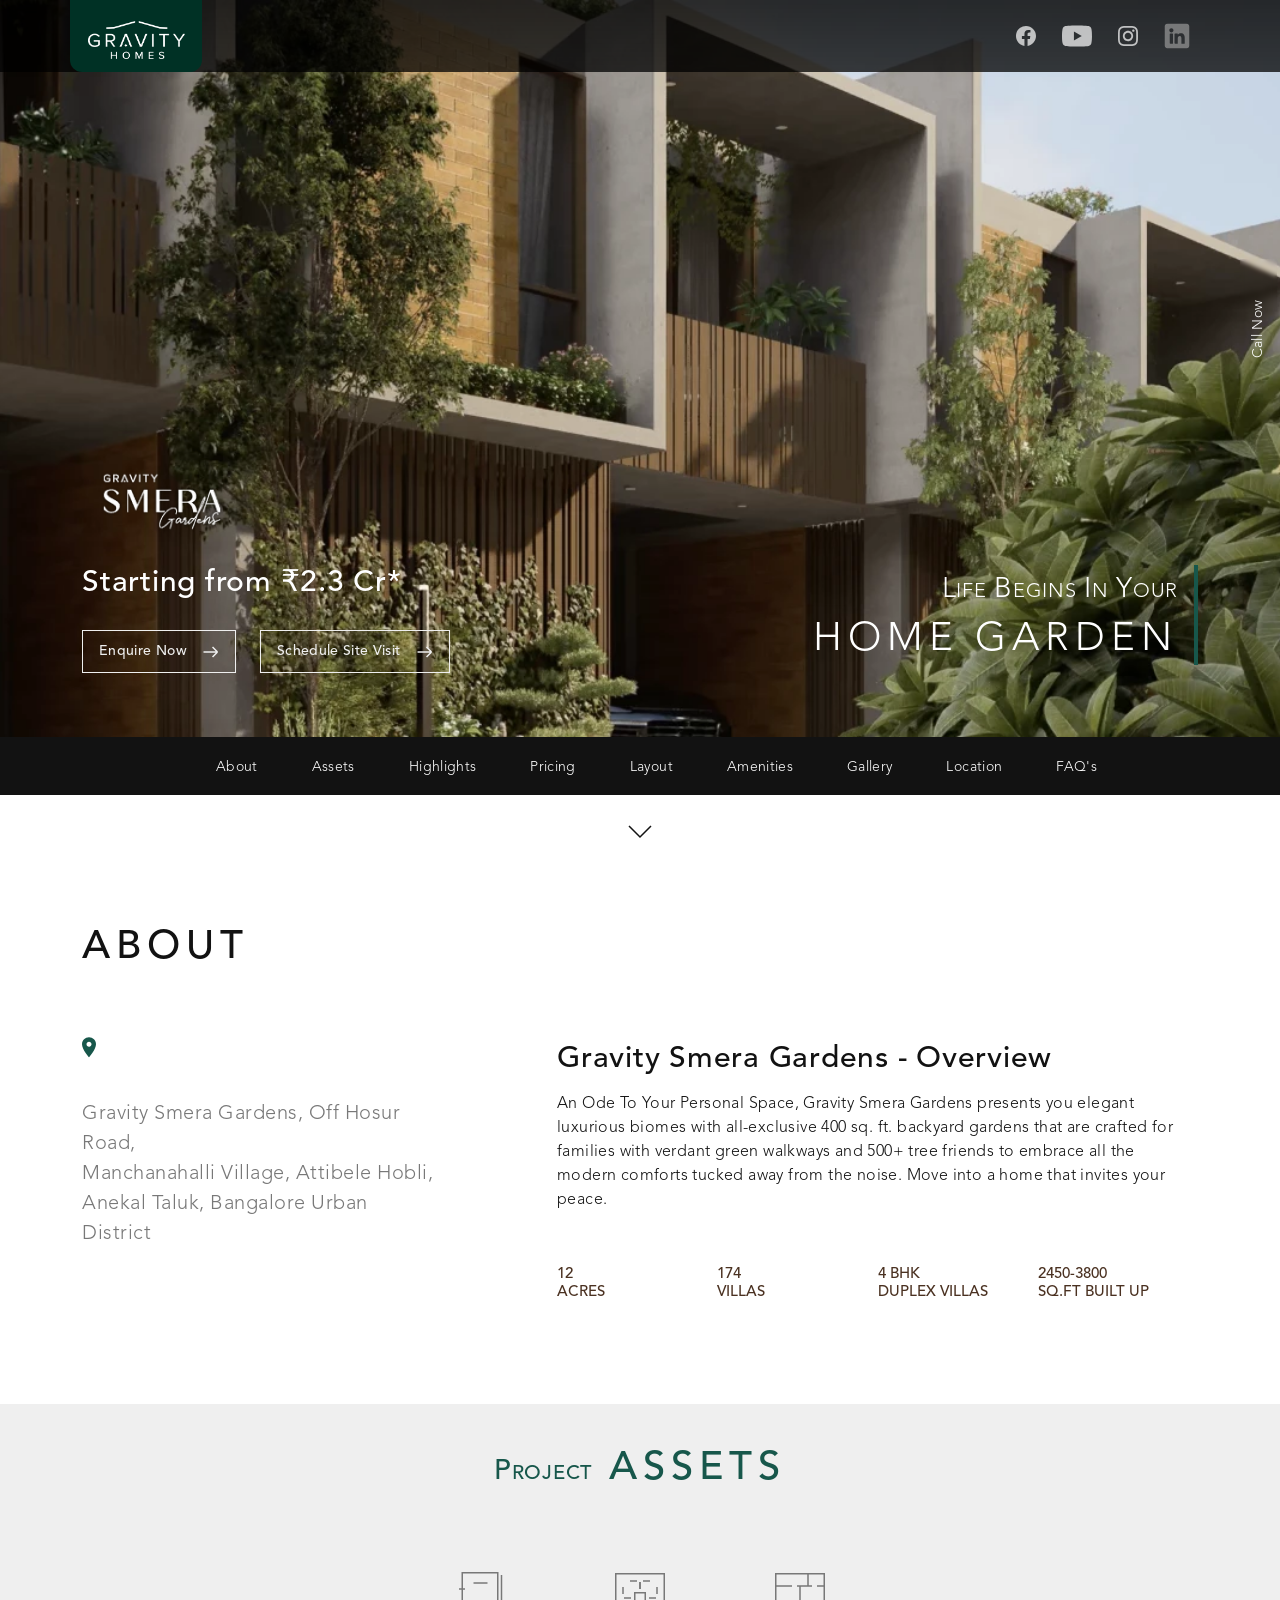
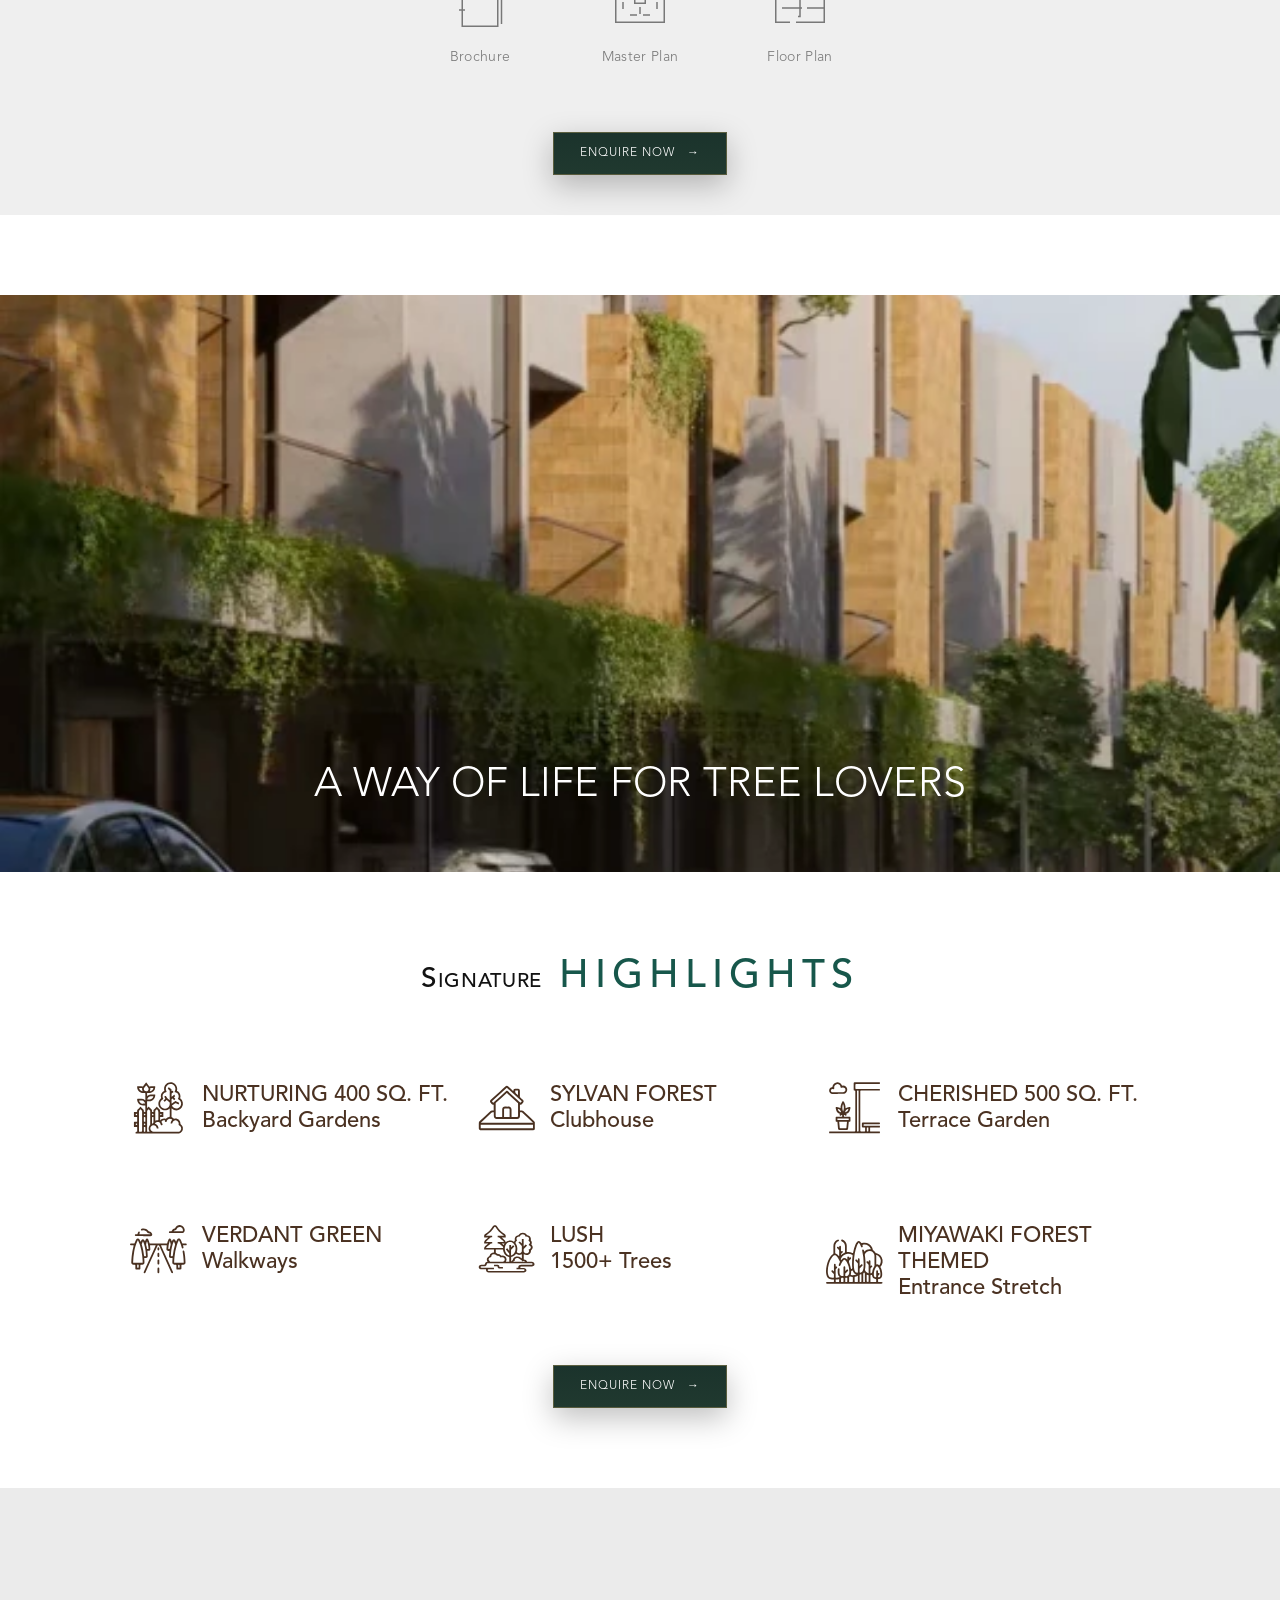
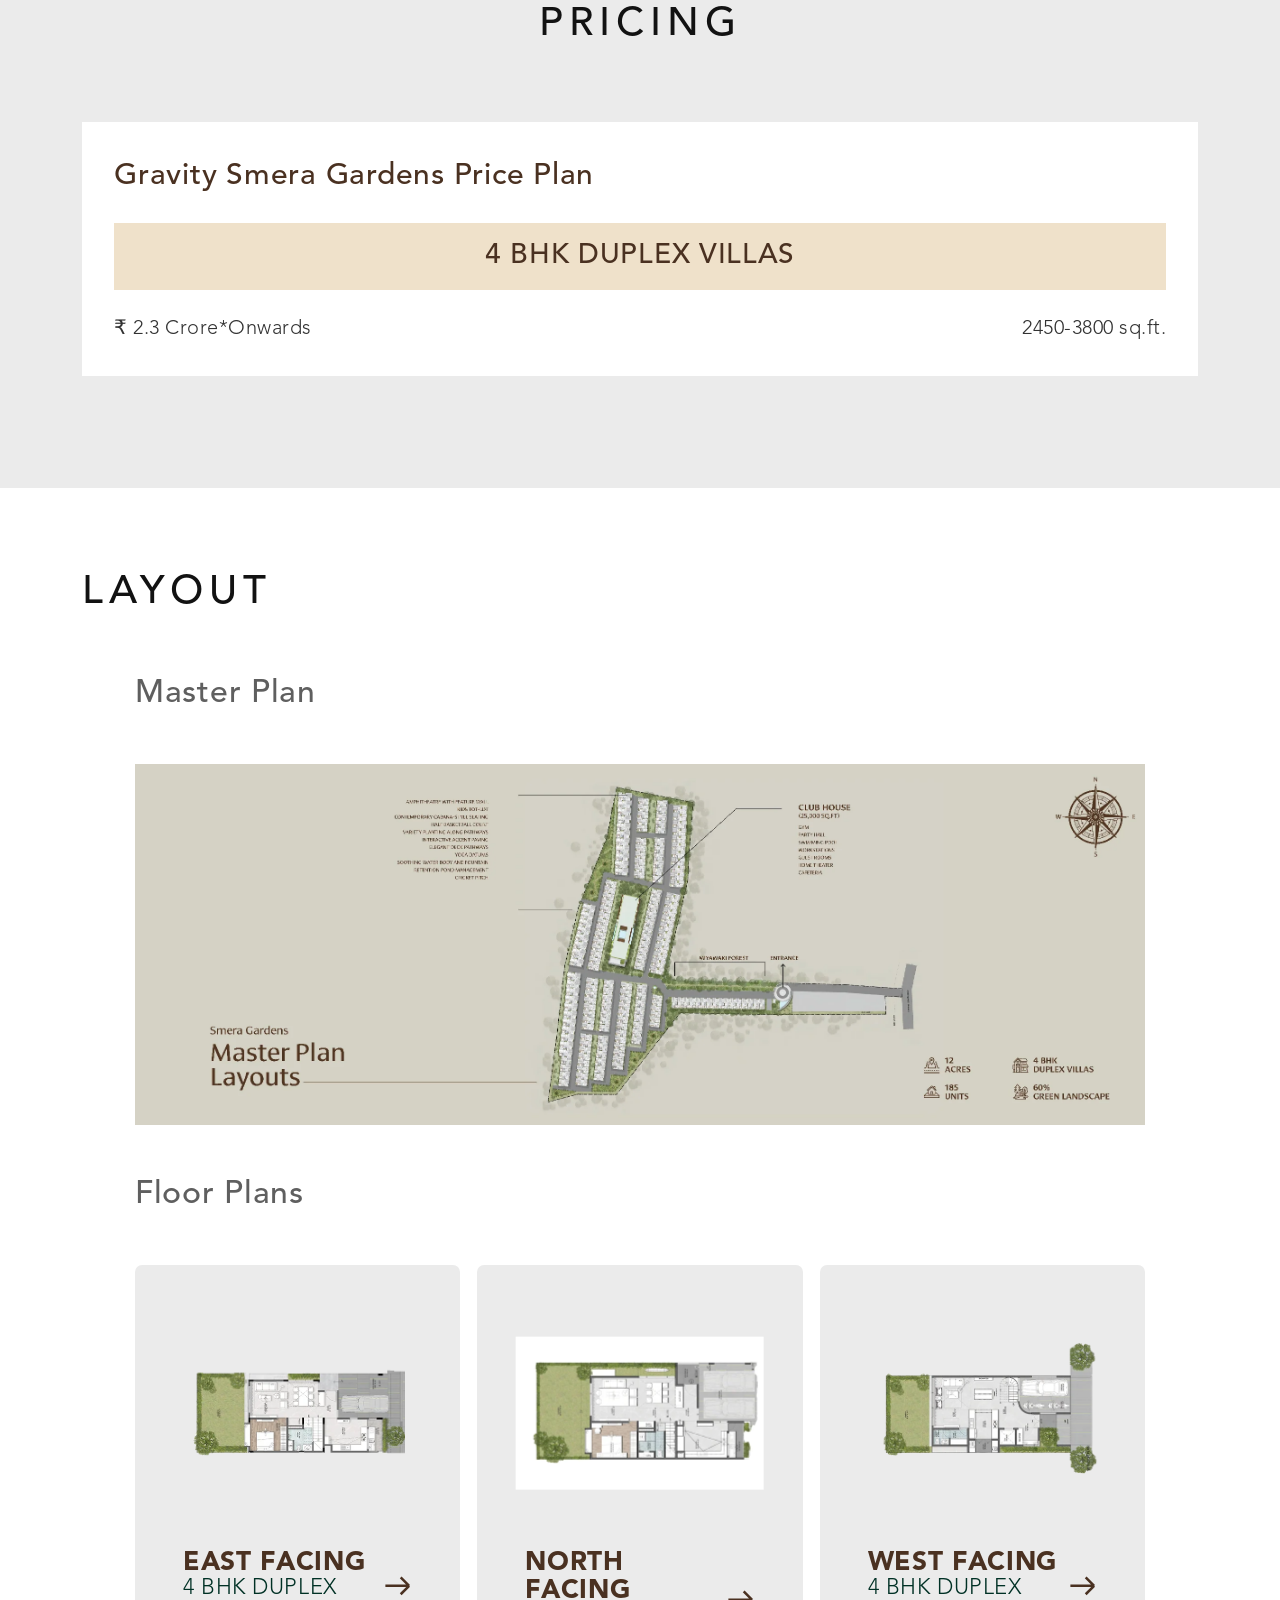
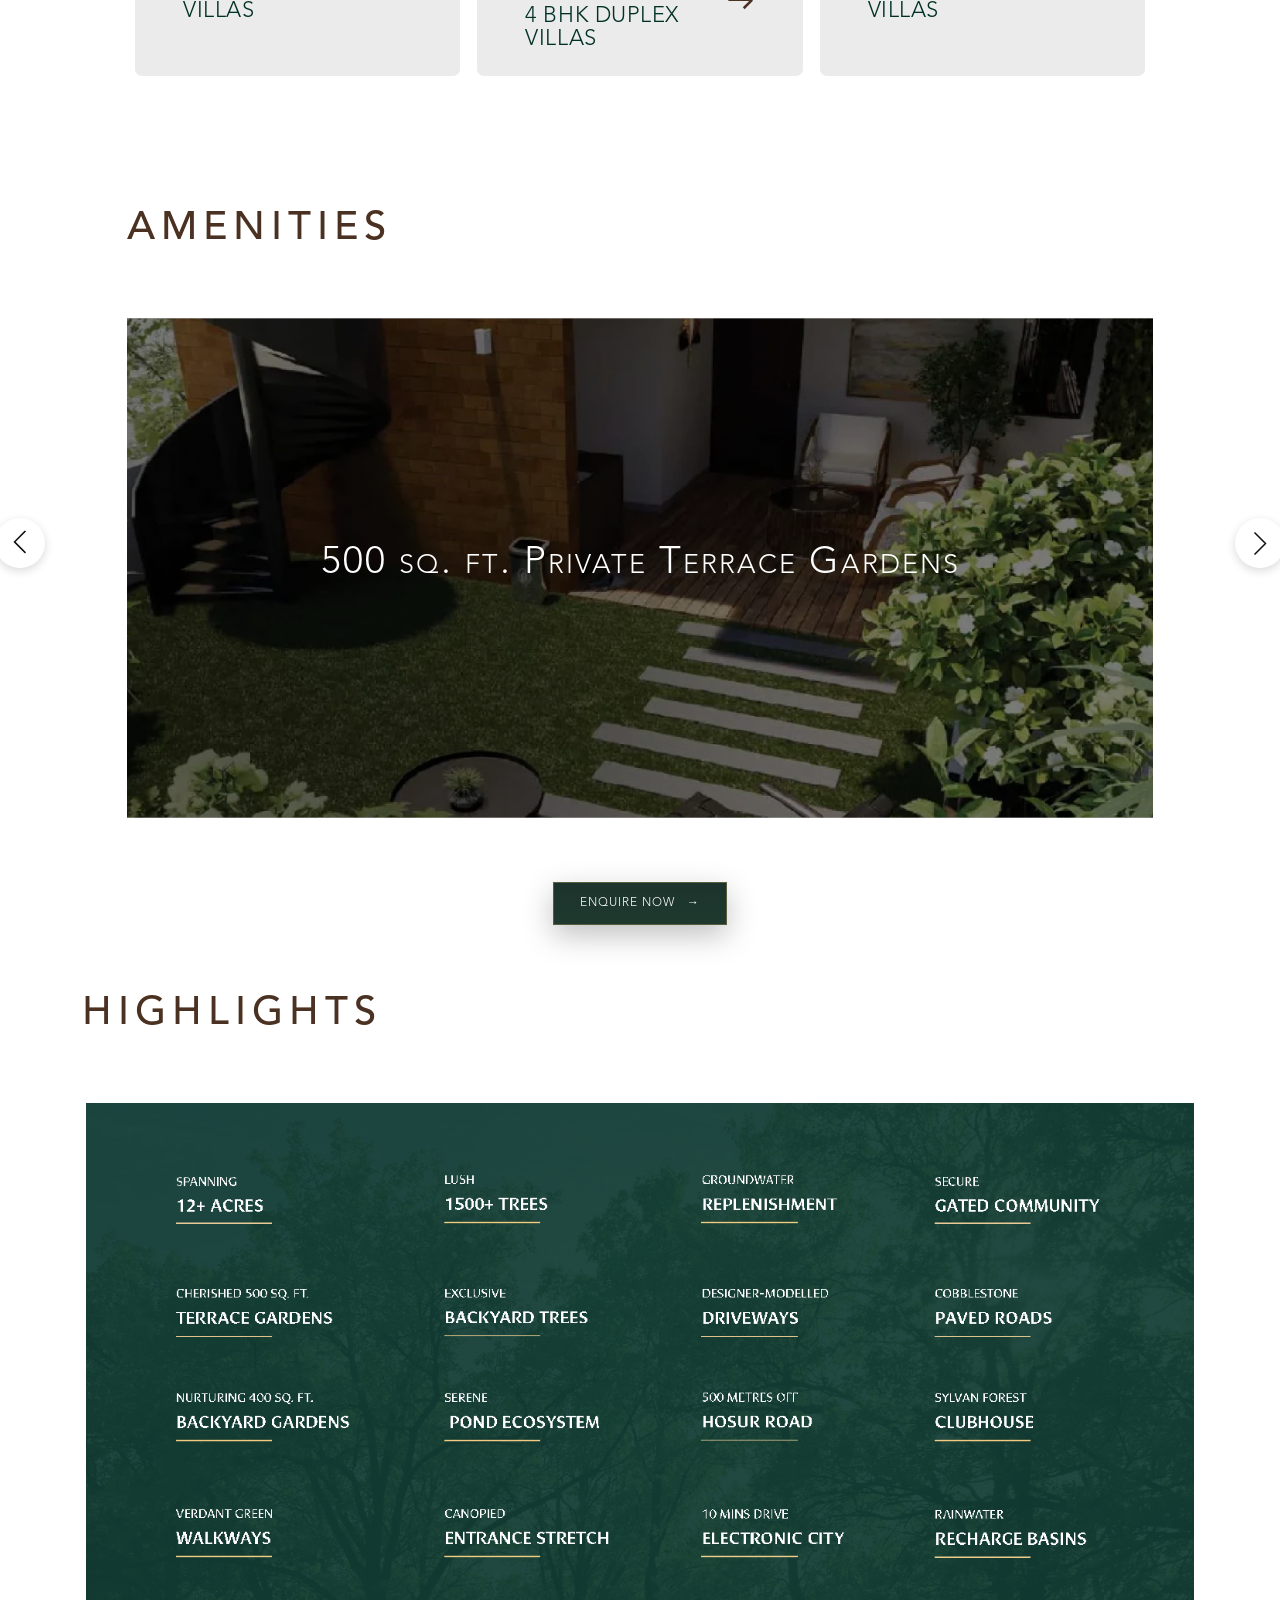
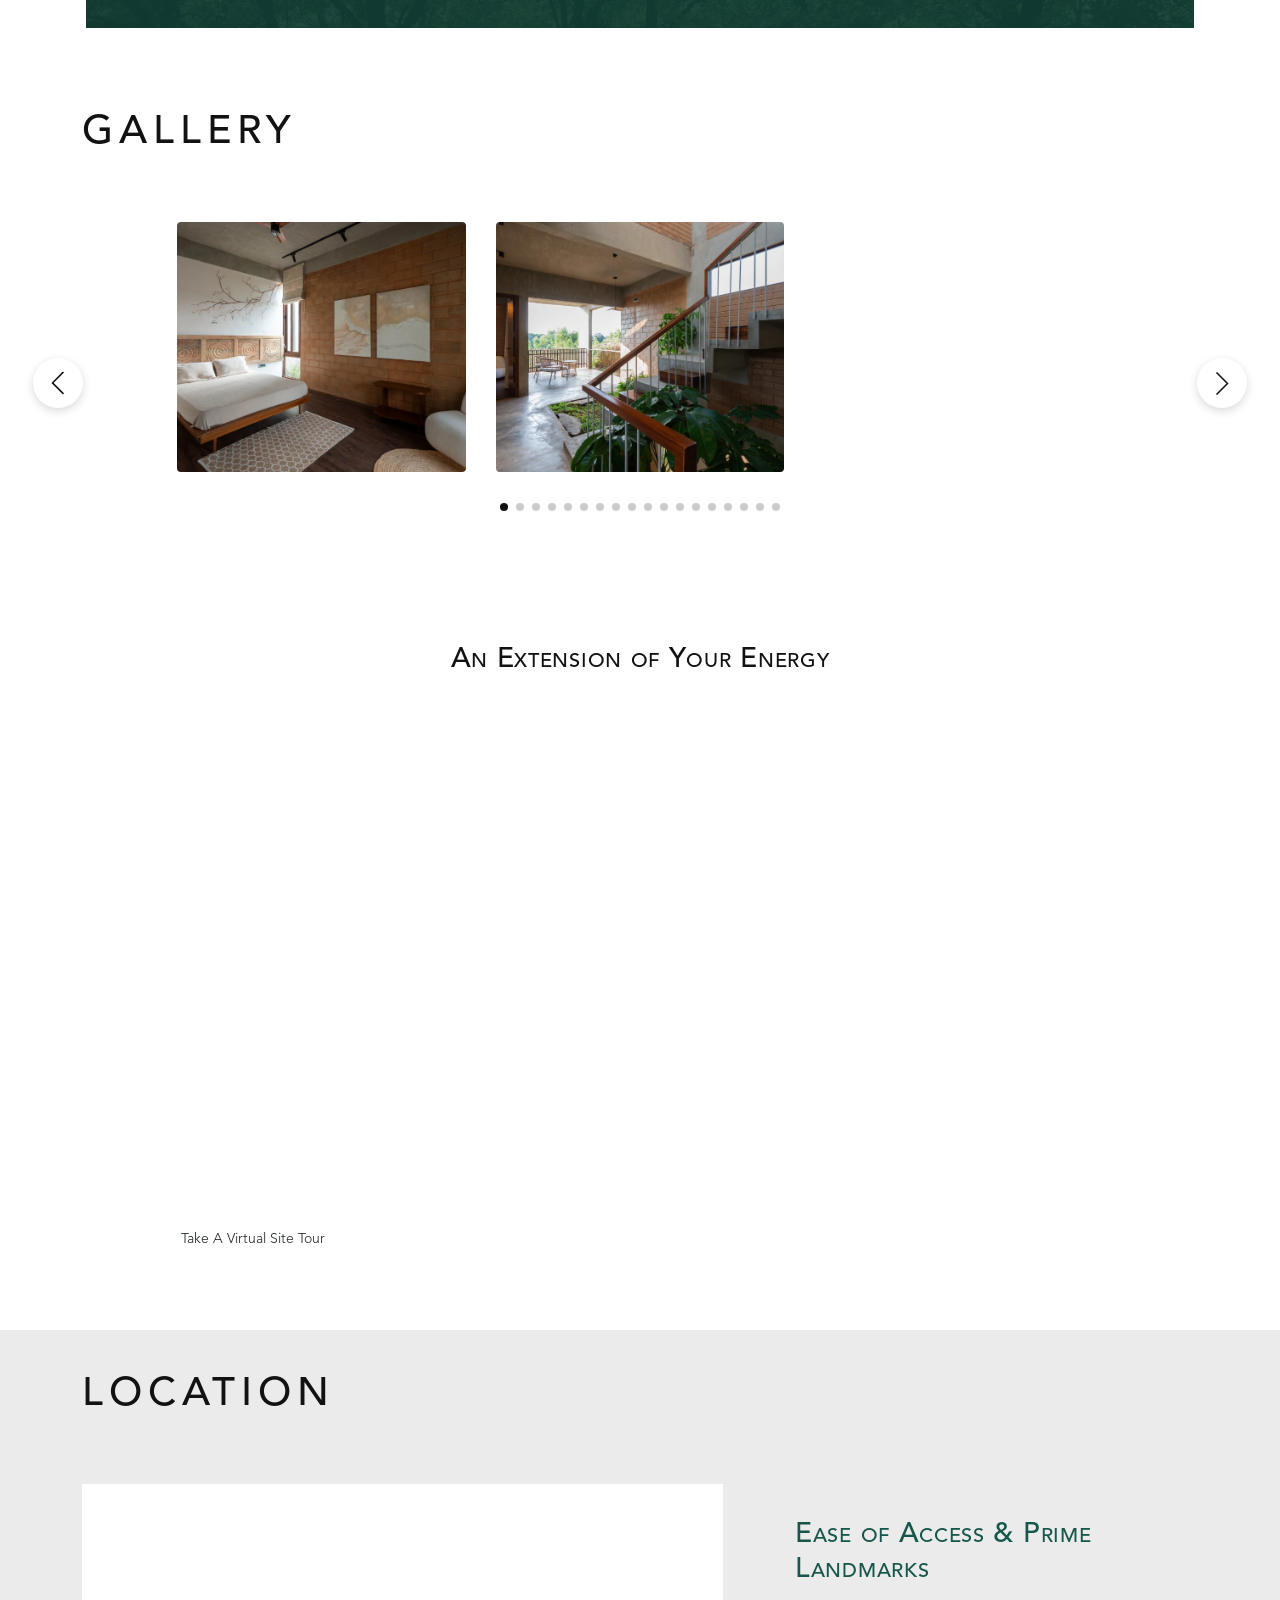
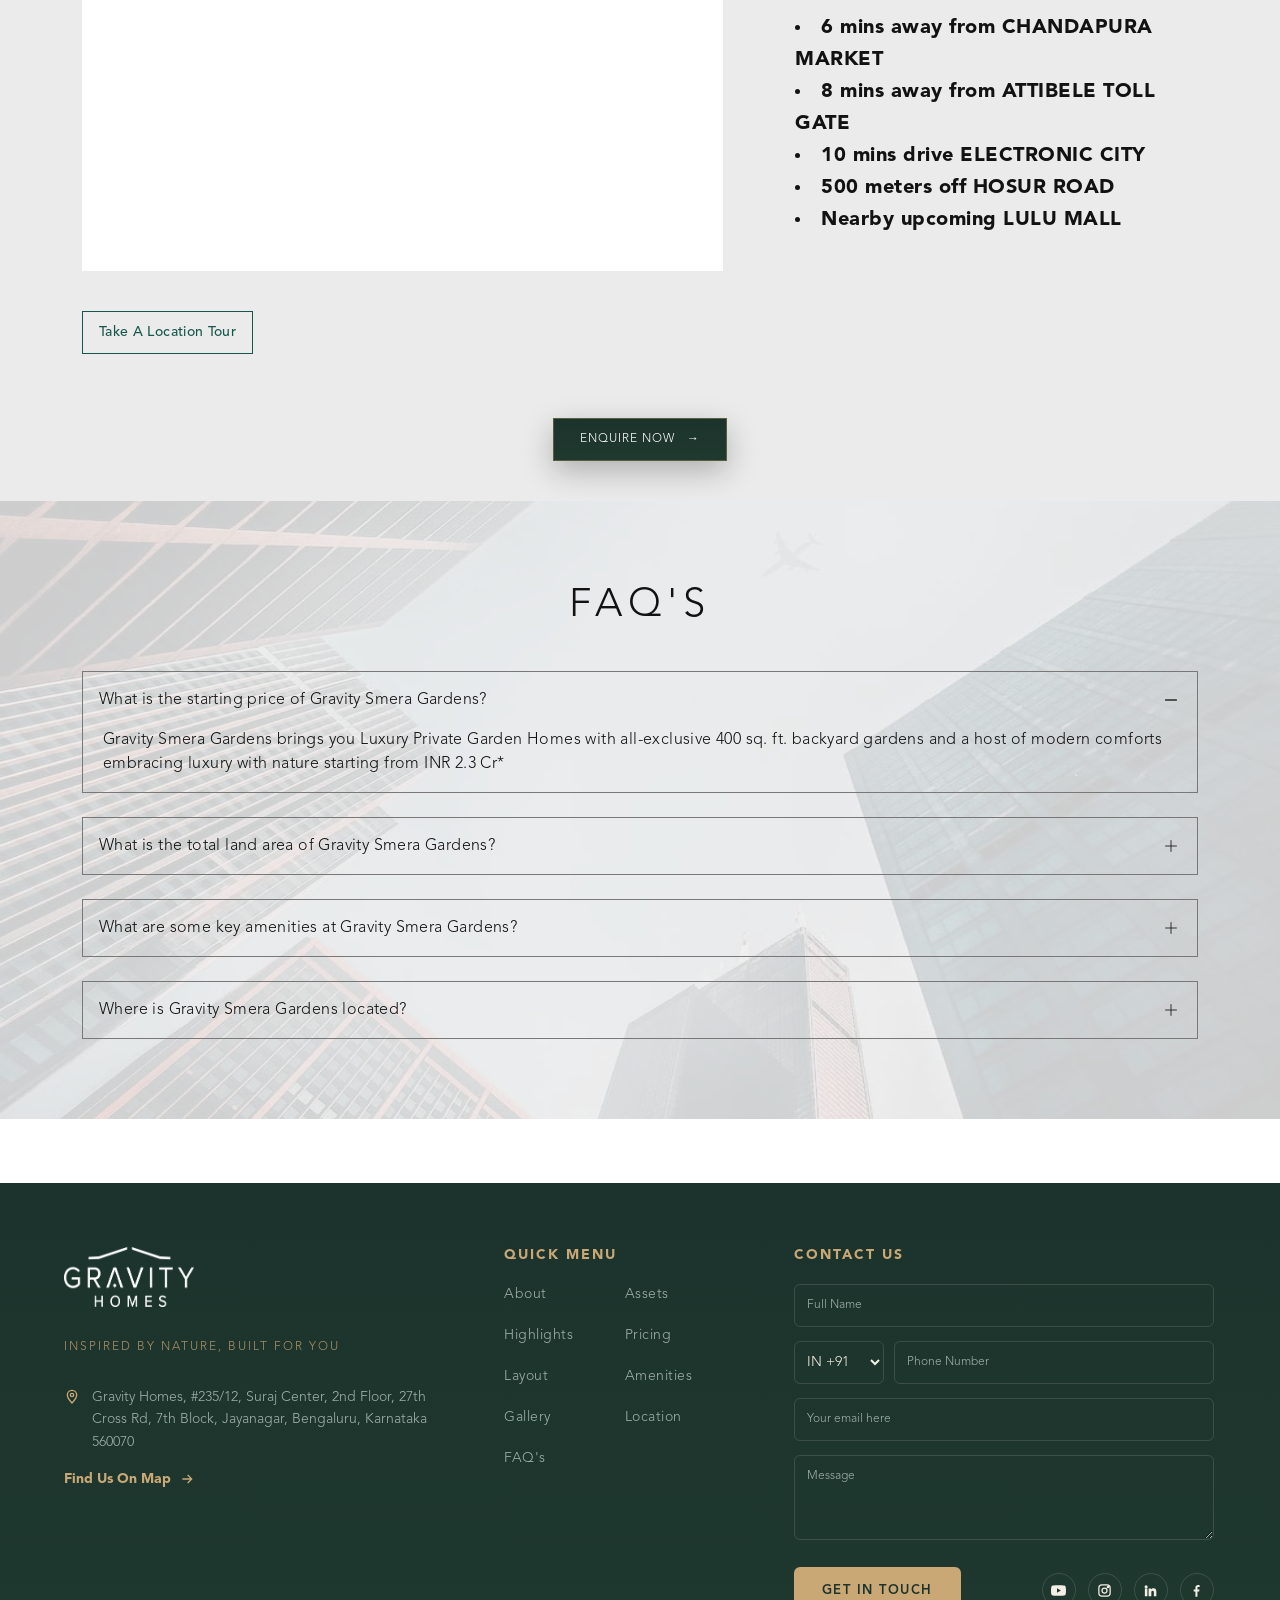
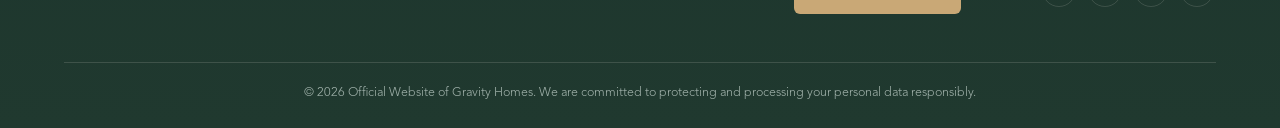
==== commit ccc45e00: "Changes Completed" ====
--- a/index.html
+++ b/index.html
@@ -508,15 +508,15 @@
             }
         }
 
-        .projects_gravityBgProj__2dMtC {
-            height: 400px;
-            display: flex;
-            align-items: center;
-            justify-content: center;
-            background-repeat: no-repeat;
-            background-size: cover;
-            background-position: center;
-        }
+            /* .projects_gravityBgProj__2dMtC {
+                height: 400px;
+                display: flex;
+                align-items: center;
+                justify-content: center;
+                background-repeat: no-repeat;
+                background-size: cover;
+                background-position: center;
+            } */
 
         .projects_gravityBgProj__2dMtC h2 {
             color: #fff;
@@ -850,7 +850,7 @@
                             </div>
                             <div class="d-flex justify-content-center projects_assetsFlex__nuCWm"><a target="_blank"
                                     class="d-flex flex-column align-items-center projects_assetsFlexCol__Tc8pE"
-                                    href="/docs/projects/gravity-smera-gardens/brochure.pdf">
+                                    href="/pdf/brochure.pdf">
                                     <div class="projects_assetsFlexMda__RAm0x"><svg width="80" height="80"
                                             viewBox="0 0 80 80" fill="none" xmlns="http://www.w3.org/2000/svg">
                                             <rect x="22.25" y="14.75" width="35.5" height="53.5" stroke="#787878"
@@ -863,7 +863,7 @@
                                     <h6 class="mb-0">Brochure</h6>
                                 </a><a target="_blank"
                                     class="d-flex flex-column align-items-center projects_assetsFlexCol__Tc8pE"
-                                    href="/docs/projects/gravity-smera-gardens/master-plan.pdf">
+                                    href="/pdf/master-plan.pdf">
                                     <div class="projects_assetsFlexMda__RAm0x"><svg width="80" height="80"
                                             viewBox="0 0 80 80" fill="none" xmlns="http://www.w3.org/2000/svg">
                                             <rect x="15.75" y="15.75" width="48.5" height="48.5" stroke="#787878"
@@ -887,7 +887,7 @@
                                     <h6 class="mb-0">Master Plan</h6>
                                 </a><a target="_blank"
                                     class="d-flex flex-column align-items-center projects_assetsFlexCol__Tc8pE"
-                                    href="/docs/projects/gravity-smera-gardens/floor-plan.pdf">
+                                    href="/pdf/floor-plan.pdf">
                                     <div class="projects_assetsFlexMda__RAm0x"><svg width="80" height="80"
                                             viewBox="0 0 80 80" fill="none" xmlns="http://www.w3.org/2000/svg">
                                             <path fill-rule="evenodd" clip-rule="evenodd"
@@ -1915,11 +1915,11 @@
         </div>
     </div>
 
-    <div class="floating-cta">
+    <!-- <div class="floating-cta">
         <a href="tel:+919513145554" class="call-btn"> Call Now </a>
 
         <button class="enquiry-btn popup-trigger">Enquiry Now</button>
-    </div>
+    </div> -->
 
 
     <script>
--- a/css/5d43b495f42115aa.css
+++ b/css/5d43b495f42115aa.css
@@ -1 +1,1868 @@
-.projects_staticTermsBanner__ztnqe{padding:193px 0 80px;background-repeat:no-repeat;background-size:cover;background-position:50%;position:relative}.projects_staticTermsBanner__ztnqe:before{content:"";width:100%;display:block;height:100%;position:absolute;left:0;top:0;background:linear-gradient(180deg,#000 -39.28%,rgba(0,0,0,.68) -11.73%,rgba(0,0,0,0) 43.03%),linear-gradient(0deg,rgba(0,0,0,.2),rgba(0,0,0,.2))}.projects_StaticPage__J244M .projects_staticHeadText__YaGcM{color:#fff;font-size:40px;font-weight:400;line-height:50px;letter-spacing:6px;text-transform:uppercase;text-shadow:0 4px 10px #000}.projects_staticHeadText__YaGcM>span{color:#fff}.projects_faqsTitle__IK8hI{font-family:Cora}.projects_projectHighlightsFlex__4CRwH{display:flex;justify-content:center;align-items:center;gap:16px;position:relative}.projects_projectHighlightsItm__fZlVI{position:relative;padding:51px 79px;gap:8px}.projects_projectHighlightsItm__fZlVI:after{content:"";height:14px;width:1.5px;background:#fff;border-left:2px solid #787878;position:absolute;right:0;top:50%;transform:translate(8px,-50%)}.projects_projectHighlightsItm__fZlVI:last-of-type:after{content:none}.projects_highlightsCount___Xx_J{font-size:28px;color:#17574B;font-weight:400;line-height:35px;font-feature-settings:"smcp";font-variant:small-caps;letter-spacing:.7px}.projects_highlightsDesc__ZvFwK{font-size:20px;color:#17574B;font-weight:500;line-height:30px;letter-spacing:.5px;font-family:AvenirNext}.projects_highlightsDesc__ZvFwK>span{display:flex;justify-content:center;align-items:center}.projects_projectParaText__31EOz{margin-block:24px 80px;font-size:20px;color:#121212;font-weight:400;line-height:30px;letter-spacing:.5px;font-family:AvenirNext;text-align:center}.projects_iconArrowDown__nbxa_{background-color:transparent;border:0;outline:0}.projects_projectTabs__bh2VC button{font-size:20px;color:#787878;font-weight:500;line-height:30px;letter-spacing:.5px;border:0;border-bottom:1px solid transparent;margin-bottom:8px;padding:0;font-family:AvenirNext;outline:0}.projects_projectItemBox__6LTsI{display:flex;flex-wrap:wrap;gap:32px}.projects_projectItemFlx__S1Yir{flex:0 0 auto;width:48.2%;display:flex;flex-direction:column;padding-bottom:48px}.projects_projectItemFlx__S1Yir:hover .projects_projectMda__E24Hg:after{content:"";background:linear-gradient(180deg,rgba(0,0,0,0) 57.6%,rgba(0,0,0,.42) 77.21%,#000 103.92%);width:100%;display:block;height:100%;position:absolute;left:0;top:0;color:#fff}.projects_projectItemFlx__S1Yir .projects_projectMda__E24Hg{overflow:hidden;position:relative}.projects_projectInfoHover__OjV9U{z-index:1;position:absolute;bottom:-80px;padding:0 24px 24px;display:flex;align-items:center;justify-content:space-between;width:100%;transition:bottom .5s ease-in-out}.projects_projectItemFlx__S1Yir:hover .projects_projectInfoHover__OjV9U{z-index:1;bottom:0}.projects_projectInfoHover__OjV9U h4{font-size:20px;font-weight:500;line-height:30px;color:#fff;letter-spacing:.5px;font-family:AvenirNext}.projects_projectInfoHover__OjV9U .projects_logoEffect__Qlp7b{height:56px;width:100px}.projects_projectItemFlx__S1Yir .projects_projectMda__E24Hg>img{object-fit:cover;transition:transform .5s ease-in-out}.projects_projectItemFlx__S1Yir:hover .projects_projectMda__E24Hg>img{transform:scale(1.038)}.projects_projectItemFlx__S1Yir:nth-of-type(2n){margin-top:150px}.projects_projectItemFlx__S1Yir:nth-last-of-type(2){padding-bottom:0}.projects_projectItemFlx__S1Yir:nth-of-type(2){padding-bottom:48px}.projects_projectItemFlx__S1Yir:last-of-type{padding-bottom:0}.projects_projectMda__E24Hg img{height:408px;object-fit:contain}.projects_projectCnt__ndur4{padding:1rem;font-family:AvenirNext;width:100%}.projects_projectCnt__ndur4 h4{font-size:20px;color:#121212;font-weight:400;line-height:30px;letter-spacing:.5px;margin-bottom:1rem}.projects_projectInfFlx__gffS2{display:flex;align-items:center;justify-content:space-between;gap:48px;color:#787878;white-space:nowrap}.projects_projectInfPlc__Ph6oD{font-size:16px;font-weight:400;line-height:24px;letter-spacing:.4px}.projects_projectInfSpn__3eMup{display:flex;align-items:center;gap:48px}.projects_projectInfSpn__3eMup span{position:relative;font-size:14px;font-weight:400;line-height:21px;letter-spacing:.35px}.projects_projectInfSpn__3eMup span:after{content:"";height:12px;width:1px;display:inline-block;background:#787878;position:absolute;right:-24px;top:50%;transform:translateY(-50%)}.projects_projectInfSpn__3eMup span:last-of-type:after{content:none}.projects_gravityBgProject__iqZkI{background-size:cover;background-position:50%;background-repeat:no-repeat;display:flex;flex-direction:column;justify-content:flex-end;height:calc(100dvh - 163px)}.projects_gravityBgProject__iqZkI:after{content:"";position:absolute;left:0;top:0;width:100%;height:calc(100dvh - 163px);background-image:linear-gradient(180deg,#000 -1.36%,rgba(0,0,0,.52) 10.61%,rgba(0,0,0,0) 16.34%,rgba(0,0,0,.23) 96.42%,rgba(0,0,0,.56) 116.42%)}.projects_GravitySmeraGardensBg__UD51x:after{background:linear-gradient(0deg,rgba(0,0,0,0),rgba(0,0,0,0)),linear-gradient(180deg,rgba(0,0,0,0) -7.63%,rgba(0,0,0,0) 9.56%,rgba(0,0,0,0) 41.29%,rgba(0,0,0,0) 69.78%,rgba(0,0,0,0) 99.71%)}.projects_GravityRajankunteBg__vIbpL:after{background:linear-gradient(180deg,#000 -7.63%,rgba(0,0,0,.02) 11.06%,rgba(0,0,0,0) 40.95%,rgba(0,0,0,0) 76.51%,rgba(0,0,0,.76) 109.04%)}.projects_GravityForestViewBg__r_sS4:after{background:linear-gradient(0deg,rgba(0,0,0,.2),rgba(0,0,0,.2)),linear-gradient(180deg,#000 -7.63%,rgba(0,0,0,.52) 9.56%,rgba(0,0,0,0) 41.29%)}.projects_gravityThanisandraBg__CpkY3:after{background:linear-gradient(180deg,#000 -7.63%,rgba(0,0,0,.52) .43%,rgba(0,0,0,0) 14.3%,rgba(0,0,0,.23) 90.16%,rgba(0,0,0,.9) 113.82%)}.projects_gavityMaanasaBg__DeH1n:after{background-image:linear-gradient(0deg,rgba(0,0,0,.2),rgba(0,0,0,.2)),linear-gradient(180deg,#000 -7.63%,rgba(0,0,0,.52) 11.24%,rgba(0,0,0,0) 46.06%,rgba(0,0,0,0) 74.61%,rgba(0,0,0,.58) 104.02%)}.projects_gravitySundridgeBg__yqZ1s:after{background-image:linear-gradient(0deg,rgba(0,0,0,.2),rgba(0,0,0,.2)),linear-gradient(0deg,rgba(0,0,0,.2),rgba(0,0,0,.2)),linear-gradient(180deg,#000 -7.63%,rgba(0,0,0,.52) 9.56%,rgba(0,0,0,0) 41.29%)}.projects_projectLogoMda__bEaPm{padding:4px 18px 4.321px}.projects_projectLogoMdaTxt__b7ptZ{text-shadow:0 0 9.429px rgba(0,0,0,.8);font-family:Cora;font-size:37.718px;font-style:normal;font-weight:500;line-height:125%;font-feature-settings:"smcp";font-variant:small-caps;letter-spacing:.943px;color:#fff;margin-top:-4px}.projects_gravityBgProject__iqZkI h2,.projects_gravityBgProject__iqZkI h2.projects_projectsRowThanisandra__1aLWQ,.projects_gravityBgProject__iqZkI h2.projects_projectsRowThanisandra__1aLWQ span{font-size:40px;font-weight:400;line-height:50px;letter-spacing:6px;text-transform:uppercase;border-right:4px solid #17574b;padding-right:1rem;text-align:right}.projects_gravityBgProject__iqZkI h2.projects_projectsRowThanisandra__1aLWQ,.projects_gravityBgProject__iqZkI h2.projects_projectsRowThanisandra__1aLWQ span{border:0!important;padding:0;text-align:left}.projects_gravityThanisandraBg__CpkY3 .projects_projectsRow__QdrYZ button{position:relative;right:0;top:0}.projects_gravityBgProject__iqZkI h2>span{font-size:28px;font-weight:400;line-height:50px;font-feature-settings:"smcp";font-variant:small-caps;letter-spacing:.7px;display:block;text-transform:capitalize}.projects_projectLogoFlex__YB4oy{font-family:AvenirNext;display:flex;flex-direction:column;gap:24px}.projects_projectLogoFlex__YB4oy>p{font-size:30px;font-weight:500;line-height:45px;letter-spacing:.75px;color:#fff;font-family:AvenirNext}.projects_projectSpanHighlights__UtLg_{display:flex;align-items:center;justify-content:center;font-family:AvenirNext;color:#787878;gap:48px;margin-bottom:40px}.projects_infoStyleIco__iNk2r{width:24px;height:24px;display:inline-flex;align-items:center;justify-content:center}.projects_projectInfoHighlights__5K3LW{padding-block:24px 64px}.projects_projectHeaderScroll__exmrM{display:flex;align-items:center;justify-content:center;overflow-x:scroll;margin-bottom:0;gap:12px}.projects_projectHeader__cIvot{background-color:#121212;padding-block:12px;color:#fff;position:-webkit-sticky;position:sticky;top:56px;z-index:3}.projects_projectHeaderScroll__exmrM::-webkit-scrollbar{height:4px;border-radius:8px}.projects_projectHeaderScroll__exmrM::-webkit-scrollbar-track{background:#121212}.projects_projectHeaderScroll__exmrM::-webkit-scrollbar-thumb{background-color:#ffffff2c;border-radius:20px;border:4px solid transparent}.projects_projectHeaderScroll__exmrM li{list-style:none;padding:8px 20.5px 4.771px 21.5px}.projects_projectHeaderScroll__exmrM li a{font-size:14px;font-family:AvenirNext;font-style:normal;font-weight:400;line-height:21px;letter-spacing:.35px;border-bottom:1.5px solid transparent;color:#fff;cursor:pointer}.projects_projectHeaderScroll__exmrM li a.projects_projectHeaderLinksActive__KuDlI,.projects_projectHeaderScroll__exmrM li:hover a{border-bottom:1.5px solid #ffffff}.projects_projectSpanHighlights__UtLg_>span,.projects_projectSpanHighlights__UtLg_>span h1{font-size:14px;font-weight:400;line-height:21px;letter-spacing:.35px;position:relative}.projects_projectSpanHighlights__UtLg_>span:after{border-left:1px solid #787878;content:"";height:12px;width:1px;display:inline-block;position:absolute;right:-25px;top:50%;transform:translateY(-50%)}.projects_projectSpanHighlights__UtLg_>span:last-of-type:after{content:none}.projects_projectAssets__J3j4J{background-color:#EFEFEF;color:#121212;padding-block:40px}.projects_projectAssets__J3j4J h6>span{color:#121212}.projects_assetsFlex__nuCWm{gap:5rem}.projects_assetsFlexCol__Tc8pE{gap:9px}.projects_assetsFlexMda__RAm0x{position:relative;width:80px;height:80px;cursor:pointer}.projects_assetsFlexMda__RAm0x:hover svg path{fill:#17574B}.projects_assetsFlexCol__Tc8pE:first-of-type .projects_assetsFlexMda__RAm0x:hover svg path,.projects_assetsFlexCol__Tc8pE:first-of-type .projects_assetsFlexMda__RAm0x:hover svg rect,.projects_assetsFlexCol__Tc8pE:nth-of-type(2) .projects_assetsFlexMda__RAm0x:hover svg path,.projects_assetsFlexCol__Tc8pE:nth-of-type(2) .projects_assetsFlexMda__RAm0x:hover svg rect{stroke:#17574B}.projects_assetsFlexCol__Tc8pE:hover h6{color:#17574B}.projects_assetsFlexCol__Tc8pE h6{font-size:14px;color:#787878;font-weight:400;line-height:21px;letter-spacing:.35px;font-family:AvenirNext}.projects_overViewInfo__D7UaA{font-family:AvenirNext}.projects_projectStyleHeading__b5vZw{font-size:40px;color:#17574B;font-weight:500;line-height:50px;letter-spacing:6px;text-transform:uppercase;font-family:Cora}.projects_projectStyleHeading__b5vZw span{font-family:Cora;font-size:28px;font-weight:500;line-height:35px;font-feature-settings:"smcp";font-variant:small-caps;letter-spacing:.7px;text-transform:capitalize}.projects_projectStyleHeading__b5vZw.projects_projectStyleHeadingBlack__dSr1u span,.projects_projectStyleHeading__b5vZw.projects_projectStyleHeadingTxtBlc__PJFdr{color:#121212}.projects_projectStyleSubHeading__OF1J3{font-family:Cora;font-size:28px;color:#121212;font-weight:500;line-height:35px;font-feature-settings:"smcp";font-variant:small-caps;letter-spacing:.7px}.projects_overViewRera__QoC5a h6{font-size:13.333px;color:#121212;font-weight:500;line-height:20px;letter-spacing:.333px;margin-bottom:10px;font-family:AvenirNext}.projects_overViewTxt___6Wct h1{font-size:28px;font-weight:400;line-height:35px;font-feature-settings:"smcp";font-variant:small-caps;letter-spacing:.7px;color:#121212;font-family:Cora}.projects_overViewTxt___6Wct h1>span{font-size:40px;color:#17574b;font-weight:400;line-height:125%;letter-spacing:6px;text-transform:uppercase}.projects_overViewTxt___6Wct p{font-size:16px;font-family:AvenirNext;font-weight:400;line-height:24px;letter-spacing:.4px;color:#121212}.projects_overViewRera__QoC5a p{color:#121212;font-size:11.982px;font-weight:400;line-height:17.973px;letter-spacing:.3px;font-family:AvenirNext}.projects_overViewTxttext__VBWCV h1,.projects_overViewTxttext__VBWCV h6{margin-bottom:10px;text-transform:capitalize;font-feature-settings:"smpl","kern" off;font-variant:none;font-family:AvenirNext;font-size:30px;font-weight:500;line-height:45px;letter-spacing:.75px}.projects_overViewRera__QoC5a p>span{color:#17574B}.projects_aboutHighlightedLocat__5KAyq{display:flex;flex-direction:column;gap:41px}.projects_aboutHighlightedAdr__JD6XC span{display:block;color:#787878;font-size:20px;font-family:AvenirNext;font-weight:400;line-height:30px;letter-spacing:.5px}.projects_aboutHighlightedNum__eX62H span{display:block;font-size:16px;font-family:AvenirNext;font-weight:400;line-height:24px;color:#17574b;letter-spacing:.4px}.projects_aboutHighlighted__VWMWR{display:flex;margin-block:22px}.projects_aboutHighlighted__VWMWR .projects_projectHighlightFlex__BX95Y{flex:1 0}.projects_aboutHighlighted__VWMWR .projects_projectHighlightFlex__BX95Y>span{display:block;font-size:15.053px;color:#4A3121;font-weight:500;line-height:normal;text-transform:normal;font-family:Cora}.projects_smeraColor__wC0zg{color:#4A3121!important}.projects_projectInfoHighlightsUppercase__huONV .projects_projectHighlightFlex__BX95Y>span:nth-of-type(2){text-transform:uppercase}.projects_ecoVillas__tXFB4{height:577px;position:relative;background-size:cover;background-position:50%}.projects_ecoVillas__tXFB4:after{content:"";content:none}.projects_ecoVillasThan__2_8nt:after,.projects_ecoVillas__tXFB4:after{background:linear-gradient(0deg,rgba(0,0,0,0),rgba(0,0,0,0)),linear-gradient(180deg,#000 -25.51%,rgba(0,0,0,.52) 1.97%,rgba(0,0,0,0) 24.95%,rgba(0,0,0,.23) 73.1%,rgba(0,0,0,.76) 103.05%);width:100%;display:block;height:100%;position:absolute;left:0;top:0}.projects_ecoVillasThan__2_8nt:after{content:"";background-position:-743.264px -654.687px;background-size:157.182% 296.305%}.projects_ecoVillasContainer__XQbq8{display:flex;align-items:flex-end;justify-content:center;height:100%;z-index:1;position:relative}.projects_ecoVillasContainer__XQbq8 h2{color:#FFF;text-align:center;font-size:41.325px;font-weight:500;line-height:normal;text-transform:uppercase;margin-bottom:62px}.projects_ecoVillasContainer__XQbq8 h2 span{font-size:20.33px;font-weight:400;line-height:149.1%;display:block}.projects_highlightsGrid__EbMJa{display:grid;grid-auto-rows:1fr;grid-template-columns:1fr 1fr;grid-template-rows:1fr 1fr 1fr;grid-gap:16px 16px;gap:16px 16px;grid-template-areas:". ." ". ." ". ."}.projects_gravityAmenitiesSpotlight__5DS6_ .projects_highlightsGrid__EbMJa{grid-template-rows:1fr 1fr;grid-template-areas:". ." ". ."}.projects_highlightsGridCol__1DVBb{height:272px;position:relative;background-color:#919191}.projects_highlightsGridCol__1DVBb:after{content:"";background:linear-gradient(0deg,rgba(1,107,107,.1),rgba(1,107,107,.1));width:100%;display:block;height:100%;position:absolute;left:0;top:0}.projects_gravityAmenitiesSpotlight__5DS6_ .projects_highlightsGridCol__1DVBb:after{content:none}.projects_highlightsGridAranya__cmBFb .projects_highlightsGridCol__1DVBb{width:50%}.projects_highlightsGridAranya__cmBFb .projects_highlightsGridCol__1DVBb:first-of-type{width:70%}.projects_highlightsGridAranya__cmBFb .projects_highlightsGridCol__1DVBb:nth-of-type(2){width:30%}.projects_highlightsGridAranya__cmBFb .projects_highlightsGridCol__1DVBb:nth-last-of-type(2){width:65%}.projects_highlightsGridAranya__cmBFb .projects_highlightsGridCol__1DVBb:last-of-type{width:35%}.projects_highlightsGridCol__1DVBb>img{object-fit:cover}.projects_amenitiesFlex__FAKrh{padding-block:24px}.projects_amenitiesFlex__FAKrh span{display:inline-block;width:40px;height:40px}.projects_amenitiesFlex__FAKrh p{margin-left:35px;font-size:20px;color:#121212;font-family:AvenirNext;font-weight:400;line-height:30px;letter-spacing:.5px}.projects_otherProjects__JTWcL .projects_projectItemBox__6LTsI{gap:0}.projects_otherProjects__JTWcL .projects_projectItemFlx__S1Yir{width:100%}.projects_otherProjects__JTWcL .projects_gravityHeadCenter__FXFgF h6{font-size:28px;font-weight:500;line-height:125%;font-feature-settings:"smcp";font-variant:small-caps;letter-spacing:.7px}.projects_otherProjects__JTWcL .projects_gravityHeadCenter__FXFgF h6>span{font-size:40px;font-weight:500;line-height:50px;letter-spacing:6px;text-transform:uppercase}.projects_highlightOverlayTxt__EAorj{z-index:9;position:absolute;bottom:0;left:0;right:auto;text-align:center;font-size:16px;color:#fff;background:rgba(18,18,18,.6);padding:12.804px 25.609px;font-weight:400;line-height:24px;letter-spacing:.4px;font-family:AvenirNext}.projects_highlightOverlayTxt__EAorj:after{content:"";display:inline-block;width:60px;height:1.5px;position:absolute;bottom:0;left:0;right:0;margin:0 auto;z-index:9;background:#fff}.projects_fontFamilyAvenir__1ejw_{font-family:AvenirNext}.projects_highlightsGridThanisandra__U89hn{display:flex;flex-wrap:wrap;gap:3px .15%;margin-inline:-.05%}.projects_highlightsGridColThanisandra__RpxHs{flex:0 0 auto;width:49.85%;height:272px;position:relative}.projects_highlightsGridThanisandra__U89hn .projects_highlightsGridColThanisandra__RpxHs:nth-of-type(3):after,.projects_highlightsGridThanisandra__U89hn .projects_highlightsGridColThanisandra__RpxHs:nth-of-type(4):after{background:linear-gradient(0deg,rgba(0,0,0,.4),rgba(0,0,0,.4))}.projects_highlightsGridColThanisandra__RpxHs:after{content:"";background:transparent;width:100%;display:block;height:100%;position:absolute;left:0;top:0}.projects_highlightsGridThanisandra__U89hn .projects_highlightsGridColThanisandra__RpxHs:nth-of-type(2) .projects_highlightOverlayTxtThan__T0wU_{color:#003125;text-align:left;max-width:1140px;margin:0 auto}.projects_highlightsGridThanisandra__U89hn .projects_highlightsGridColThanisandra__RpxHs:nth-of-type(3){width:59.85%}.projects_highlightsGridThanisandra__U89hn .projects_highlightsGridColThanisandra__RpxHs:nth-of-type(4){width:40%}.projects_highlightsGridThanisandra__U89hn .projects_highlightsGridColThanisandra__RpxHs:first-of-type,.projects_highlightsGridThanisandra__U89hn .projects_highlightsGridColThanisandra__RpxHs:nth-of-type(2){width:100%}.projects_highlightsGridColThanisandra__RpxHs>img{object-fit:cover}.projects_highlightOverlayTxtThan__T0wU_{z-index:9;position:absolute;top:50%;left:0;right:0;text-align:center;font-size:25px;color:#fff;font-weight:500;line-height:37.5px;letter-spacing:.625px;text-transform:uppercase;font-family:AvenirNext}.projects_highlightOverlayTxtThan__T0wU_:after{content:"";display:inline-block;width:60px;height:1.5px;position:absolute;bottom:0;left:0;right:0;margin:0 auto;z-index:9;background:#fff}.projects_highlightsGridThanisandra__U89hn .projects_highlightsGridColThanisandra__RpxHs:nth-of-type(2) .projects_highlightOverlayTxtThan__T0wU_:after{max-width:1320px;content:none}.projects_borderBgCenter__lPs44{display:inline-block;position:relative}.projects_borderBgCenter__lPs44:after{content:"";display:inline-block;width:60px;height:1.5px;position:absolute;bottom:0;left:0;right:0;margin:0 auto;z-index:9;background:#003125}.projects_highlistsListss__WUO8P{padding-block:70px;position:relative}.projects_highlistsListss__WUO8P:after{content:"";width:100%;display:block;height:100%;position:absolute;left:0;top:0;background:rgba(17,60,52,.93)}.projects_highlistsListsGrids__pMc8p{width:100%;height:385px}.projects_videoGalleryDv__nHLgw video{height:468px;object-fit:cover}.projects_gravityBgProj__2dMtC{background-repeat:no-repeat;display:flex;justify-content:center;align-items:center;text-align:center;height:calc(100dvh - 210px)}.projects_gravityBgProj__2dMtC:after{content:"";position:absolute;left:0;top:0;width:100%;height:calc(100dvh - 210px);background:linear-gradient(0deg,rgba(0,0,0,.3),rgba(0,0,0,.3))}.projects_gravityBgProj__2dMtC h2{font-family:AvenirNext;font-size:25.533px;color:#fff;font-weight:400;line-height:31.9px;font-feature-settings:"smcp";font-variant:small-caps;letter-spacing:3.83px}.projects_gravityPricingStyle__c7o_F{padding-block:40px;background-color:#EBEBEB;position:relative}.projects_pricing_flex_block__JaEeI{background-color:#fff;padding:2rem;display:flex;flex-direction:column;gap:1.5rem 0;font-family:AvenirNext}.projects_price_plan_text__LYccr{font-family:AvenirNext;font-size:30px;color:#17574B;font-weight:500;line-height:45px;letter-spacing:.75px}.projects_pricing_villa_box__pXyMB{font-family:Cora;padding:1rem 2rem;font-size:28px;color:#17574B;font-weight:500;line-height:35px;font-feature-settings:"smcp";font-variant:small-caps;letter-spacing:.7px;text-align:center;background:#C6E2D5}.projects_pricing_flex_blockSmera__hKiU5 .projects_pricing_villa_box__pXyMB{background:#EFE1CA;color:#4A3121}.projects_pricing_flex_blockaatha__q8CMF .projects_pricing_villa_box__pXyMB{background:#C6E2D5;color:#4A3121}.projects_pricing_villa_content__E1Kvb p{font-size:20px;font-weight:400;line-height:30px;letter-spacing:.5px;color:#323232}@media screen and (max-width:1400px){.projects_projectInfFlx__gffS2{gap:8px;flex-wrap:wrap}.projects_projectInfSpn__3eMup{order:0}.projects_projectInfPlc__Ph6oD{order:1}}@media screen and (max-width:991px){.projects_projectItemFlx__S1Yir{flex:0 0 auto;width:47.5%}}@media screen and (max-width:768px){.projects_staticTermsBanner__ztnqe{padding:421px 24px 16px}.projects_StaticPageAll__EXJpg .projects_staticTermsBanner__ztnqe{background-size:cover!important;background-position:50%!important}.projects_StaticPageAll__EXJpg .projects_staticTermsBanner__ztnqe:before{background:linear-gradient(180deg,#000 -39.28%,rgba(0,0,0,.68) .92%,rgba(0,0,0,0) 50.93%,rgba(0,0,0,.54) 110.55%,rgba(0,0,0,.67) 123.53%)}.projects_staticHeadText__YaGcM{text-align:center!important;font-size:28px;line-height:35px;font-feature-settings:"smcp";font-variant:small-caps;letter-spacing:.7px}.projects_projectHighlightsFlex__4CRwH{gap:0}.projects_projectHighlightsItm__fZlVI{padding:32px 16px 0}.projects_highlightsCount___Xx_J{font-size:20px;line-height:25px;font-feature-settings:"smcp";font-variant:small-caps;letter-spacing:3px}.projects_highlightsDesc__ZvFwK{font-size:14px;font-weight:400;line-height:21px;letter-spacing:.35px}.projects_highlightsDesc__ZvFwK>span{padding:0;width:24px;height:24px}.projects_highlightsDesc__ZvFwK>span>svg{width:100%;height:17px}.projects_projectHighlightsItm__fZlVI:after{transform:translate(2px,-50%)}.projects_projectParaText__31EOz{margin-block:40px;font-size:14px;line-height:21px;letter-spacing:.35px;padding-inline:1rem}.projects_projectHighlights__cbK5h .projects_iconArrowDown__nbxa_{margin-bottom:40px!important}.projects_projectItemFlx__S1Yir .projects_projectMda__E24Hg:after{background:linear-gradient(180deg,rgba(0,0,0,0) 57.6%,rgba(0,0,0,.42) 81.81%,#000 106.31%)}.projects_projectItemFlx__S1Yir .projects_projectInfoHover__OjV9U{z-index:1;bottom:0;padding:0 16px 8px}.projects_projectItemFlx__S1Yir .projects_projectMda__E24Hg{height:269px!important;width:100%!important}.projects_projectInfoHover__OjV9U h4{font-size:12px;font-weight:400;line-height:18px;letter-spacing:.3px}.projects_projectTabs__bh2VC button{font-size:14px;line-height:21px;letter-spacing:.35px}.projects_projectItemBox__6LTsI{flex-direction:column;width:100%;flex-wrap:wrap;gap:24px}.projects_projectItemFlx__S1Yir{width:100%;padding-bottom:0!important}.projects_projectCnt__ndur4{padding-top:8px}.projects_projectCnt__ndur4 h4{font-size:14px;font-weight:500;line-height:21px;letter-spacing:.35px}.projects_projectInfFlx__gffS2{flex-direction:column;align-items:flex-start;gap:8px}.projects_projectInfSpn__3eMup{order:0}.projects_projectInfPlc__Ph6oD,.projects_projectInfSpn__3eMup span{font-size:12px;line-height:18px;letter-spacing:.3px}.projects_projectInfPlc__Ph6oD{order:1}.projects_projectInfPlc__Ph6oD span{width:16px;height:16px;display:inline-block}.projects_projectInfPlc__Ph6oD span>svg{width:16px;height:16px}.projects_projectItemFlx__S1Yir:nth-of-type(2n){margin-top:0}.projects_gravityBgProject__iqZkI{height:calc(100dvh - 85px)}.projects_gravityBgProject__iqZkI:after{background-image:linear-gradient(180deg,#000 -7.63%,rgba(0,0,0,.52) 9.56%,rgba(0,0,0,0) 41.29%,rgba(0,0,0,.23) 62.91%,rgba(0,0,0,.76) 83.76%)}.projects_gravityBgProject__iqZkI.projects_GravityRajankunteBg__vIbpL:after{background:linear-gradient(180deg,#000 -28.89%,rgba(0,0,0,.52) 0,rgba(0,0,0,0) -27.87%,rgba(0,0,0,0) 65.2%,rgba(0,0,0,.76))}.projects_gravityBgProject__iqZkI.projects_GravityForestViewBg__r_sS4:after,.projects_gravityBgProject__iqZkI.projects_gravitySundridgeBg__yqZ1s:after{background:linear-gradient(180deg,#000 -33.43%,rgba(0,0,0,.52) 0,rgba(0,0,0,0) -32.37%,rgba(0,0,0,.32) -.88%,rgba(0,0,0,0) 45.74%,rgba(0,0,0,.76))}.projects_gravityBgProject__iqZkI.projects_GravityForestViewBg__r_sS4 .projects_projectsRow__QdrYZ h2,.projects_gravityBgProject__iqZkI.projects_GravityRajankunteBg__vIbpL .projects_projectsRow__QdrYZ h2,.projects_gravityBgProject__iqZkI.projects_gavityMaanasaBg__DeH1n .projects_projectsRow__QdrYZ h2,.projects_gravityBgProject__iqZkI.projects_gravitySundridgeBg__yqZ1s .projects_projectsRow__QdrYZ h2{width:100%;margin-top:100px;border:0;padding-left:0;text-transform:uppercase;text-align:center}.projects_gravityBgProject__iqZkI.projects_GravityRajankunteBg__vIbpL .projects_projectsRow__QdrYZ h2{font-size:30.716px;font-weight:500;line-height:125%;letter-spacing:4.607px}.projects_gravityBgProject__iqZkI.projects_GravityForestViewBg__r_sS4 .projects_projectsRow__QdrYZ h2,.projects_gravityBgProject__iqZkI.projects_gavityMaanasaBg__DeH1n .projects_projectsRow__QdrYZ h2,.projects_gravityBgProject__iqZkI.projects_gravitySundridgeBg__yqZ1s .projects_projectsRow__QdrYZ h2{font-size:29.22px;font-weight:500;line-height:125%;letter-spacing:4.383px;width:85%;margin:0 auto}.projects_gravityBgProject__iqZkI.projects_GravityRajankunteBg__vIbpL .projects_projectsRow__QdrYZ h2 span{font-size:21.501px;font-weight:500;line-height:26.877px;font-feature-settings:"smcp";font-variant:small-caps;letter-spacing:.538px}.projects_gravityBgProject__iqZkI.projects_GravityForestViewBg__r_sS4 .projects_projectsRow__QdrYZ h2 span,.projects_gravityBgProject__iqZkI.projects_gavityMaanasaBg__DeH1n .projects_projectsRow__QdrYZ h2 span,.projects_gravityBgProject__iqZkI.projects_gravitySundridgeBg__yqZ1s .projects_projectsRow__QdrYZ h2 span{font-size:20.454px;font-weight:500;line-height:25.567px;font-feature-settings:"smcp";font-variant:small-caps;letter-spacing:.511px}.projects_gravityBgProject__iqZkI h2,.projects_gravityBgProject__iqZkI h2>span{font-size:14px;font-weight:500;line-height:21px;font-feature-settings:"smcp";font-variant:small-caps;letter-spacing:.35px;font-family:AvenirNext;text-transform:capitalize}.projects_gravityBgProject__iqZkI h2{text-align:left;border-right:0;border-left:4px solid #17574b;padding-inline:1rem 0;margin-top:56px}.projects_gravityBgProject__iqZkI{justify-content:space-between}.projects_GravityAranyaBg__9l2ok{background-position:-180.915px 2.952px!important;background-size:193.32% 174.525%!important;background-image:url(../images/banner_sm_1.webp)!important}.projects_GravityAranyaBg__9l2ok:after{background:linear-gradient(180deg,rgba(0,0,0,.5) -7.63%,rgba(0,0,0,.26) 9.56%,rgba(0,0,0,0) 41.29%,rgba(0,0,0,.11) 62.91%,rgba(0,0,0,.38) 83.76%)}.projects_GravitySmeraGardensBg__UD51x{background-position:-141.309px 0!important;background-size:179.211% 100%!important;background-image:url(../images/banner_sm.webp)!important}.projects_GravitySmeraGardensBg__UD51x:after{background:linear-gradient(180deg,rgba(0,0,0,.39) -7.63%,rgba(0,0,0,.2) 9.56%,rgba(0,0,0,0) 41.29%,rgba(0,0,0,.09) 62.91%,rgba(0,0,0,.3) 83.76%)}.projects_GravityRajankunteBg__vIbpL{background-position:-720.242px 0!important;background-size:315.077% 114.444%!important}.projects_GravityForestViewBg__r_sS4{background-position:50%!important;background-size:cover!important}.projects_GravitySkyForestBg__UgXrt{background-size:212.342% 100%!important;background-position:-219.667px 0!important}.projects_gavityMaanasaBg__DeH1n{background-position:50%!important;background-size:cover!important}.projects_gravitySundridgeBg__yqZ1s{background-position:-606.841px 0!important;background-size:324.203% 100%!important}.projects_projectsContainer__FVnx5,.projects_projectsRow__QdrYZ{height:100%}.projects_projectLogoFlex__YB4oy{align-items:center;justify-content:flex-end;height:100%;gap:16px;padding-bottom:24px}.projects_projectLogoFlex__YB4oy>p{font-size:14px;font-weight:500;line-height:21px;letter-spacing:.35px}.projects_projectSpanHighlights__UtLg_{gap:0;justify-content:space-between}.projects_projectSpanHighlights__UtLg_>span:after{right:-8px}.projects_projectSpanHighlights__UtLg_>span{font-size:12px;font-weight:400;line-height:18px;letter-spacing:.3px;white-space:nowrap;text-align:center;flex:1 0}.projects_projectInfoHighlights__5K3LW .projects_projectSpanHighlights__UtLg_:nth-of-type(2){flex-direction:column;gap:12px;margin-bottom:24px}.projects_projectInfoHighlights__5K3LW .projects_projectSpanHighlights__UtLg_:nth-of-type(2) span>svg{width:1rem;height:1rem}.projects_projectInfoHighlights__5K3LW .projects_projectSpanHighlights__UtLg_:nth-of-type(2) span:first-of-type:after{content:none}.projects_assetsFlexMda__RAm0x,.projects_assetsFlexMda__RAm0x>svg{width:56px;height:56px}.projects_assetsFlex__nuCWm{gap:40px}.projects_overViewRera__QoC5a p,.projects_overViewTxt___6Wct p{font-size:14px;line-height:21px;letter-spacing:.35px}.projects_overViewRera__QoC5a p>span{word-break:break-all}.projects_highlightsGridCol__1DVBb{width:100%!important;height:188px}.projects_highlightsGridCol__1DVBb:nth-of-type(3),.projects_highlightsGridCol__1DVBb:nth-of-type(6){width:100%!important}.projects_highlightOverlayTxt__EAorj{padding:12.804px 25.609px;font-size:12px;font-style:normal;font-weight:400;line-height:18px;letter-spacing:.3px}.projects_highlightsGrid__EbMJa{gap:16px}.projects_amenitiesFlex__FAKrh{padding-block:0 16px}.projects_amenitiesFlex__FAKrh span{display:inline-block;width:28px;height:28px}.projects_amenitiesFlex__FAKrh span>svg{width:28px;height:28px}.projects_amenitiesFlex__FAKrh p{font-size:14px;font-weight:400;line-height:21px;letter-spacing:.35px;margin-left:12px}.projects_gravityBgProject__iqZkI:after{height:calc(100dvh - 85px)}.projects_gravityThanisandraBg__CpkY3:after{background:linear-gradient(180deg,rgba(0,0,0,.52) -64.35%,#000 -45.13%,rgba(0,0,0,0) 17.67%,rgba(0,0,0,.23) 72.28%,rgba(0,0,0,.76) 93.21%)}.projects_gravityThanisandraBg__CpkY3 .projects_projectLogoFlex__YB4oy{height:auto}.projects_gravityBgProject__iqZkI.projects_gravityThanisandraBg__CpkY3 h2{margin-top:140px;margin-left:30px}.projects_gravityBgProject__iqZkI h2.projects_projectsRowThanisandra__1aLWQ{font-size:21.501px;font-weight:500;line-height:26.877px;font-feature-settings:"smcp";font-variant:small-caps;letter-spacing:.538px}.projects_gravityBgProject__iqZkI h2.projects_projectsRowThanisandra__1aLWQ span{font-size:30.716px;font-weight:500;line-height:125%;letter-spacing:4.607px;text-transform:uppercase}.projects_spacer__0__N98tv{height:0}.projects_gavityMaanasaBg__DeH1n:after{background:linear-gradient(0deg,rgba(0,0,0,.2),rgba(0,0,0,.2)),linear-gradient(180deg,#000 -7.63%,rgba(0,0,0,.52) 9.56%,rgba(0,0,0,0) 41.29%)}.projects_gravitySundridgeBg__yqZ1s:after{background-image:linear-gradient(0deg,rgba(0,0,0,.2),rgba(0,0,0,.2)),linear-gradient(0deg,rgba(0,0,0,.2),rgba(0,0,0,.2)),linear-gradient(180deg,#000 -7.63%,rgba(0,0,0,.52) 9.56%,rgba(0,0,0,0) 41.29%)}.projects_projectAssetsTxt__ZRiF2 .projects_overViewTxt___6Wct p{font-size:16px;line-height:24px;letter-spacing:.4px}.projects_completedProjects__lYQn9 .projects_gravityHeadCenter__FXFgF h6,.projects_otherProjects__JTWcL .projects_gravityHeadCenter__FXFgF h6{margin-bottom:40px!important}.projects_projectStyleHeading__b5vZw{font-size:28px;font-weight:500;line-height:35px;font-feature-settings:"smcp";font-variant:small-caps;letter-spacing:.7px;text-transform:capitalize;text-align:center}.projects_overViewRera__QoC5a h6{font-size:14px;line-height:21px;letter-spacing:.35px}.projects_overViewTxt___6Wct h1>span{font-size:28px;font-weight:400;line-height:35px;letter-spacing:.7px}.projects_gravityAmenitiesGrid__MB14V{padding-top:16px}.projects_price_plan_text__LYccr{font-size:14px;font-weight:400;line-height:21px;letter-spacing:.35px;text-align:center}.projects_pricing_villa_box__pXyMB{font-family:Cora;padding:8px 32px;font-size:14px;font-weight:500;line-height:21px;letter-spacing:.35px}.projects_pricing_villa_content__E1Kvb p{font-size:14px;line-height:21px;letter-spacing:0}.projects_projectLogoMda__bEaPm{width:120px;padding:3.75px 4.5px 3.991px 5.25px}.projects_iconArrowDown__nbxa_>svg{height:16px;width:16px}.projects_highlightsGrid__EbMJa{grid-template-columns:1fr;grid-template-rows:1fr 1fr 1fr 1fr;grid-template-areas:"." "." "." "." "." "."}.projects_spacer_2_5__uOfzS{height:24px}.projects_gravityAmenitiesSpotlight__5DS6_ .projects_highlightsGrid__EbMJa{grid-template-rows:1fr;grid-template-areas:"." "." "." "."}.projects_videoGalleryDv__nHLgw video{height:293px}.projects_highlightsGridThanisandra__U89hn{display:flex;flex-wrap:wrap;gap:1.2px .25%}.projects_highlightsGridThanisandra__U89hn .projects_highlightsGridColThanisandra__RpxHs:first-of-type{background-size:173.786% 159.276%!important;background-position:-150.149px -50.765px!important}.projects_highlightsGridThanisandra__U89hn .projects_highlightsGridColThanisandra__RpxHs:first-of-type:after,.projects_highlightsGridThanisandra__U89hn .projects_highlightsGridColThanisandra__RpxHs:nth-of-type(2):after,.projects_highlightsGridThanisandra__U89hn .projects_highlightsGridColThanisandra__RpxHs:nth-of-type(3):after,.projects_highlightsGridThanisandra__U89hn .projects_highlightsGridColThanisandra__RpxHs:nth-of-type(4):after{background:linear-gradient(0deg,rgba(0,0,0,.4),rgba(0,0,0,.4))}.projects_highlightsGridThanisandra__U89hn .projects_highlightsGridColThanisandra__RpxHs:nth-of-type(2){background-size:194.769% 126%!important;background-position:-55px -68px!important}.projects_highlightsGridThanisandra__U89hn .projects_highlightsGridColThanisandra__RpxHs:nth-of-type(2) .projects_highlightOverlayTxtThan__T0wU_{text-align:center;color:#fff}.projects_highlightsGridThanisandra__U89hn .projects_highlightsGridColThanisandra__RpxHs:nth-of-type(2) .projects_highlightOverlayTxtThan__T0wU_ .projects_borderBgCenter__lPs44:after{background:#fff}.projects_highlightsGridThanisandra__U89hn .projects_highlightsGridColThanisandra__RpxHs:nth-of-type(3),.projects_highlightsGridThanisandra__U89hn .projects_highlightsGridColThanisandra__RpxHs:nth-of-type(4){background-size:cover!important;background-position:50%!important}.projects_highlightsGridThanisandra__U89hn .projects_highlightsGridColThanisandra__RpxHs:last-of-type,.projects_highlightsGridThanisandra__U89hn .projects_highlightsGridColThanisandra__RpxHs:nth-of-type(3){width:100%}.projects_highlightsGridThanisandra__U89hn .projects_highlightsGridColThanisandra__RpxHs:nth-last-of-type(2),.projects_highlightsGridThanisandra__U89hn .projects_highlightsGridColThanisandra__RpxHs:nth-of-type(4){width:49.875%}.projects_highlightOverlayTxtThan__T0wU_{font-size:14px;font-weight:500;line-height:21px;letter-spacing:.35px;padding-inline:25px;text-transform:capitalize}.projects_highlightOverlayTxtThan__T0wU_:after{height:1px;bottom:-4px}.projects_projectStyleHeadingSM__XlogW.projects_projectStyleHeading__b5vZw{font-size:23.558px;font-weight:500;line-height:125%;letter-spacing:3.534px;text-transform:uppercase}.projects_projectStyleHeadingSM__XlogW.projects_projectStyleHeading__b5vZw span{display:block;font-size:16.491px;font-style:normal;font-weight:500;line-height:20.614px;font-feature-settings:"smcp";font-variant:small-caps;letter-spacing:.412px}.projects_gravityPricingStyle__c7o_F{padding-block:0}.projects_overViewInfoThans__IVaF5 .projects_gravityPricingStyle__c7o_F{padding-top:40px}.projects_otherProjects__JTWcL .projects_gravityHeadCenter__FXFgF h6>span{font-size:28px;font-weight:400;line-height:35px;letter-spacing:.7px}.projects_otherProjectsCompleted__nXjhY .projects_gravityHeadCenter__FXFgF h6 div{font-size:16.283px;font-weight:500;line-height:125%;font-feature-settings:"smcp";font-variant:small-caps;letter-spacing:.407px}.projects_otherProjectsCompleted__nXjhY .projects_gravityHeadCenter__FXFgF h6>span{font-size:23.261px;font-weight:500;line-height:29.077px;letter-spacing:3.489px;text-transform:uppercase}.projects_highlistsListss__WUO8P{padding-block:20px}.projects_highlistsListsGrids__pMc8p{height:200px}.projects_StaticPage__J244M .projects_staticHeadText__YaGcM{font-size:28px;font-weight:500;line-height:35px;font-feature-settings:"smcp";font-variant:small-caps;letter-spacing:.7px}.projects_overViewInfo__D7UaA .projects_overViewTxttext__VBWCV h1{font-size:14px;line-height:21px;letter-spacing:.35px}.projects_overViewInfo__D7UaA .projects_overViewTxttext__VBWCV p{font-size:16px;font-weight:400;line-height:24px;letter-spacing:.4px}.projects_aboutHighlighted__VWMWR .projects_projectHighlightFlex__BX95Y>span{font-size:10px;font-weight:500;line-height:normal;text-transform:uppercase}.projects_aboutHighlighted__VWMWR{margin-block:1rem}.projects_overViewRera__QoC5a h6{font-size:13.333px;font-weight:500;line-height:20px;letter-spacing:.333px}.projects_aboutHighlightedLocat__5KAyq{gap:10px}.projects_aboutHighlightedAdr__JD6XC span{font-size:14px;font-weight:400;line-height:21px;letter-spacing:.35px}.projects_ecoVillas__tXFB4:after{content:"";background:linear-gradient(180deg,#000 -25.51%,rgba(0,0,0,.52) 1.97%,rgba(0,0,0,0) 24.95%,rgba(0,0,0,.23) 73.1%,rgba(0,0,0,.76) 103.05%),linear-gradient(0deg,rgba(0,0,0,0),rgba(0,0,0,0))}.projects_ecoVillasContainer__XQbq8{padding-inline:3rem}.projects_ecoVillasContainer__XQbq8 h2{color:#FFF;text-align:center;font-size:28px;font-style:normal;font-weight:500;line-height:normal;text-transform:uppercase}.projects_ecoVillasContainer__XQbq8 h2 span{color:#FFF;font-size:11px;font-style:normal;font-weight:500;line-height:132.1%;text-transform:uppercase}}+.projects_staticTermsBanner__ztnqe {
+  padding: 193px 0 80px;
+  background-repeat: no-repeat;
+  background-size: cover;
+  background-position: 50%;
+  position: relative;
+}
+.projects_staticTermsBanner__ztnqe:before {
+  content: "";
+  width: 100%;
+  display: block;
+  height: 100%;
+  position: absolute;
+  left: 0;
+  top: 0;
+  background:
+    linear-gradient(
+      180deg,
+      #000 -39.28%,
+      rgba(0, 0, 0, 0.68) -11.73%,
+      rgba(0, 0, 0, 0) 43.03%
+    ),
+    linear-gradient(0deg, rgba(0, 0, 0, 0.2), rgba(0, 0, 0, 0.2));
+}
+.projects_StaticPage__J244M .projects_staticHeadText__YaGcM {
+  color: #fff;
+  font-size: 40px;
+  font-weight: 400;
+  line-height: 50px;
+  letter-spacing: 6px;
+  text-transform: uppercase;
+  text-shadow: 0 4px 10px #000;
+}
+.projects_staticHeadText__YaGcM > span {
+  color: #fff;
+}
+.projects_faqsTitle__IK8hI {
+  font-family: AvenirNext;
+}
+.projects_projectHighlightsFlex__4CRwH {
+  display: flex;
+  justify-content: center;
+  align-items: center;
+  gap: 16px;
+  position: relative;
+}
+.projects_projectHighlightsItm__fZlVI {
+  position: relative;
+  padding: 51px 79px;
+  gap: 8px;
+}
+.projects_projectHighlightsItm__fZlVI:after {
+  content: "";
+  height: 14px;
+  width: 1.5px;
+  background: #fff;
+  border-left: 2px solid #787878;
+  position: absolute;
+  right: 0;
+  top: 50%;
+  transform: translate(8px, -50%);
+}
+.projects_projectHighlightsItm__fZlVI:last-of-type:after {
+  content: none;
+}
+.projects_highlightsCount___Xx_J {
+  font-size: 28px;
+  color: #17574b;
+  font-weight: 400;
+  line-height: 35px;
+  font-feature-settings: "smcp";
+  font-variant: small-caps;
+  letter-spacing: 0.7px;
+}
+.projects_highlightsDesc__ZvFwK {
+  font-size: 20px;
+  color: #17574b;
+  font-weight: 500;
+  line-height: 30px;
+  letter-spacing: 0.5px;
+  font-family: AvenirNext;
+}
+.projects_highlightsDesc__ZvFwK > span {
+  display: flex;
+  justify-content: center;
+  align-items: center;
+}
+.projects_projectParaText__31EOz {
+  margin-block: 24px 80px;
+  font-size: 20px;
+  color: #121212;
+  font-weight: 400;
+  line-height: 30px;
+  letter-spacing: 0.5px;
+  font-family: AvenirNext;
+  text-align: center;
+}
+.projects_iconArrowDown__nbxa_ {
+  background-color: transparent;
+  border: 0;
+  outline: 0;
+}
+.projects_projectTabs__bh2VC button {
+  font-size: 20px;
+  color: #787878;
+  font-weight: 500;
+  line-height: 30px;
+  letter-spacing: 0.5px;
+  border: 0;
+  border-bottom: 1px solid transparent;
+  margin-bottom: 8px;
+  padding: 0;
+  font-family: AvenirNext;
+  outline: 0;
+}
+.projects_projectItemBox__6LTsI {
+  display: flex;
+  flex-wrap: wrap;
+  gap: 32px;
+}
+.projects_projectItemFlx__S1Yir {
+  flex: 0 0 auto;
+  width: 48.2%;
+  display: flex;
+  flex-direction: column;
+  padding-bottom: 48px;
+}
+.projects_projectItemFlx__S1Yir:hover .projects_projectMda__E24Hg:after {
+  content: "";
+  background: linear-gradient(
+    180deg,
+    rgba(0, 0, 0, 0) 57.6%,
+    rgba(0, 0, 0, 0.42) 77.21%,
+    #000 103.92%
+  );
+  width: 100%;
+  display: block;
+  height: 100%;
+  position: absolute;
+  left: 0;
+  top: 0;
+  color: #fff;
+}
+.projects_projectItemFlx__S1Yir .projects_projectMda__E24Hg {
+  overflow: hidden;
+  position: relative;
+}
+.projects_projectInfoHover__OjV9U {
+  z-index: 1;
+  position: absolute;
+  bottom: -80px;
+  padding: 0 24px 24px;
+  display: flex;
+  align-items: center;
+  justify-content: space-between;
+  width: 100%;
+  transition: bottom 0.5s ease-in-out;
+}
+.projects_projectItemFlx__S1Yir:hover .projects_projectInfoHover__OjV9U {
+  z-index: 1;
+  bottom: 0;
+}
+.projects_projectInfoHover__OjV9U h4 {
+  font-size: 20px;
+  font-weight: 500;
+  line-height: 30px;
+  color: #fff;
+  letter-spacing: 0.5px;
+  font-family: AvenirNext;
+}
+.projects_projectInfoHover__OjV9U .projects_logoEffect__Qlp7b {
+  height: 56px;
+  width: 100px;
+}
+.projects_projectItemFlx__S1Yir .projects_projectMda__E24Hg > img {
+  object-fit: cover;
+  transition: transform 0.5s ease-in-out;
+}
+.projects_projectItemFlx__S1Yir:hover .projects_projectMda__E24Hg > img {
+  transform: scale(1.038);
+}
+.projects_projectItemFlx__S1Yir:nth-of-type(2n) {
+  margin-top: 150px;
+}
+.projects_projectItemFlx__S1Yir:nth-last-of-type(2) {
+  padding-bottom: 0;
+}
+.projects_projectItemFlx__S1Yir:nth-of-type(2) {
+  padding-bottom: 48px;
+}
+.projects_projectItemFlx__S1Yir:last-of-type {
+  padding-bottom: 0;
+}
+.projects_projectMda__E24Hg img {
+  height: 408px;
+  object-fit: contain;
+}
+.projects_projectCnt__ndur4 {
+  padding: 1rem;
+  font-family: AvenirNext;
+  width: 100%;
+}
+.projects_projectCnt__ndur4 h4 {
+  font-size: 20px;
+  color: #121212;
+  font-weight: 400;
+  line-height: 30px;
+  letter-spacing: 0.5px;
+  margin-bottom: 1rem;
+}
+.projects_projectInfFlx__gffS2 {
+  display: flex;
+  align-items: center;
+  justify-content: space-between;
+  gap: 48px;
+  color: #787878;
+  white-space: nowrap;
+}
+.projects_projectInfPlc__Ph6oD {
+  font-size: 16px;
+  font-weight: 400;
+  line-height: 24px;
+  letter-spacing: 0.4px;
+}
+.projects_projectInfSpn__3eMup {
+  display: flex;
+  align-items: center;
+  gap: 48px;
+}
+.projects_projectInfSpn__3eMup span {
+  position: relative;
+  font-size: 14px;
+  font-weight: 400;
+  line-height: 21px;
+  letter-spacing: 0.35px;
+}
+.projects_projectInfSpn__3eMup span:after {
+  content: "";
+  height: 12px;
+  width: 1px;
+  display: inline-block;
+  background: #787878;
+  position: absolute;
+  right: -24px;
+  top: 50%;
+  transform: translateY(-50%);
+}
+.projects_projectInfSpn__3eMup span:last-of-type:after {
+  content: none;
+}
+.projects_gravityBgProject__iqZkI {
+  background-size: cover;
+  background-position: 50%;
+  background-repeat: no-repeat;
+  display: flex;
+  flex-direction: column;
+  justify-content: flex-end;
+  height: calc(100dvh - 163px);
+}
+.projects_gravityBgProject__iqZkI:after {
+  content: "";
+  position: absolute;
+  left: 0;
+  top: 0;
+  width: 100%;
+  height: calc(100dvh - 163px);
+  background-image: linear-gradient(
+    180deg,
+    #000 -1.36%,
+    rgba(0, 0, 0, 0.52) 10.61%,
+    rgba(0, 0, 0, 0) 16.34%,
+    rgba(0, 0, 0, 0.23) 96.42%,
+    rgba(0, 0, 0, 0.56) 116.42%
+  );
+}
+.projects_GravitySmeraGardensBg__UD51x:after {
+  background:
+    linear-gradient(0deg, rgba(0, 0, 0, 0), rgba(0, 0, 0, 0)),
+    linear-gradient(
+      180deg,
+      rgba(0, 0, 0, 0) -7.63%,
+      rgba(0, 0, 0, 0) 9.56%,
+      rgba(0, 0, 0, 0) 41.29%,
+      rgba(0, 0, 0, 0) 69.78%,
+      rgba(0, 0, 0, 0) 99.71%
+    );
+}
+.projects_GravityRajankunteBg__vIbpL:after {
+  background: linear-gradient(
+    180deg,
+    #000 -7.63%,
+    rgba(0, 0, 0, 0.02) 11.06%,
+    rgba(0, 0, 0, 0) 40.95%,
+    rgba(0, 0, 0, 0) 76.51%,
+    rgba(0, 0, 0, 0.76) 109.04%
+  );
+}
+.projects_GravityForestViewBg__r_sS4:after {
+  background:
+    linear-gradient(0deg, rgba(0, 0, 0, 0.2), rgba(0, 0, 0, 0.2)),
+    linear-gradient(
+      180deg,
+      #000 -7.63%,
+      rgba(0, 0, 0, 0.52) 9.56%,
+      rgba(0, 0, 0, 0) 41.29%
+    );
+}
+.projects_gravityThanisandraBg__CpkY3:after {
+  background: linear-gradient(
+    180deg,
+    #000 -7.63%,
+    rgba(0, 0, 0, 0.52) 0.43%,
+    rgba(0, 0, 0, 0) 14.3%,
+    rgba(0, 0, 0, 0.23) 90.16%,
+    rgba(0, 0, 0, 0.9) 113.82%
+  );
+}
+.projects_gavityMaanasaBg__DeH1n:after {
+  background-image:
+    linear-gradient(0deg, rgba(0, 0, 0, 0.2), rgba(0, 0, 0, 0.2)),
+    linear-gradient(
+      180deg,
+      #000 -7.63%,
+      rgba(0, 0, 0, 0.52) 11.24%,
+      rgba(0, 0, 0, 0) 46.06%,
+      rgba(0, 0, 0, 0) 74.61%,
+      rgba(0, 0, 0, 0.58) 104.02%
+    );
+}
+.projects_gravitySundridgeBg__yqZ1s:after {
+  background-image:
+    linear-gradient(0deg, rgba(0, 0, 0, 0.2), rgba(0, 0, 0, 0.2)),
+    linear-gradient(0deg, rgba(0, 0, 0, 0.2), rgba(0, 0, 0, 0.2)),
+    linear-gradient(
+      180deg,
+      #000 -7.63%,
+      rgba(0, 0, 0, 0.52) 9.56%,
+      rgba(0, 0, 0, 0) 41.29%
+    );
+}
+.projects_projectLogoMda__bEaPm {
+  padding: 4px 18px 4.321px;
+}
+.projects_projectLogoMdaTxt__b7ptZ {
+  text-shadow: 0 0 9.429px rgba(0, 0, 0, 0.8);
+  font-family: AvenirNext;
+  font-size: 37.718px;
+  font-style: normal;
+  font-weight: 500;
+  line-height: 125%;
+  font-feature-settings: "smcp";
+  font-variant: small-caps;
+  letter-spacing: 0.943px;
+  color: #fff;
+  margin-top: -4px;
+}
+.projects_gravityBgProject__iqZkI h2,
+.projects_gravityBgProject__iqZkI h2.projects_projectsRowThanisandra__1aLWQ,
+.projects_gravityBgProject__iqZkI
+  h2.projects_projectsRowThanisandra__1aLWQ
+  span {
+  font-size: 40px;
+  font-weight: 400;
+  line-height: 50px;
+  letter-spacing: 6px;
+  text-transform: uppercase;
+  border-right: 4px solid #17574b;
+  padding-right: 1rem;
+  text-align: right;
+}
+.projects_gravityBgProject__iqZkI h2.projects_projectsRowThanisandra__1aLWQ,
+.projects_gravityBgProject__iqZkI
+  h2.projects_projectsRowThanisandra__1aLWQ
+  span {
+  border: 0 !important;
+  padding: 0;
+  text-align: left;
+}
+.projects_gravityThanisandraBg__CpkY3 .projects_projectsRow__QdrYZ button {
+  position: relative;
+  right: 0;
+  top: 0;
+}
+.projects_gravityBgProject__iqZkI h2 > span {
+  font-size: 28px;
+  font-weight: 400;
+  line-height: 50px;
+  font-feature-settings: "smcp";
+  font-variant: small-caps;
+  letter-spacing: 0.7px;
+  display: block;
+  text-transform: capitalize;
+}
+.projects_projectLogoFlex__YB4oy {
+  font-family: AvenirNext;
+  display: flex;
+  flex-direction: column;
+  gap: 24px;
+}
+.projects_projectLogoFlex__YB4oy > p {
+  font-size: 30px;
+  font-weight: 500;
+  line-height: 45px;
+  letter-spacing: 0.75px;
+  color: #fff;
+  font-family: AvenirNext;
+}
+.projects_projectSpanHighlights__UtLg_ {
+  display: flex;
+  align-items: center;
+  justify-content: center;
+  font-family: AvenirNext;
+  color: #787878;
+  gap: 48px;
+  margin-bottom: 40px;
+}
+.projects_infoStyleIco__iNk2r {
+  width: 24px;
+  height: 24px;
+  display: inline-flex;
+  align-items: center;
+  justify-content: center;
+}
+.projects_projectInfoHighlights__5K3LW {
+  padding-block: 24px 64px;
+}
+.projects_projectHeaderScroll__exmrM {
+  display: flex;
+  align-items: center;
+  justify-content: center;
+  overflow-x: scroll;
+  margin-bottom: 0;
+  gap: 12px;
+}
+.projects_projectHeader__cIvot {
+  background-color: #121212;
+  padding-block: 12px;
+  color: #fff;
+  position: -webkit-sticky;
+  position: sticky;
+  top: 56px;
+  z-index: 3;
+}
+.projects_projectHeaderScroll__exmrM::-webkit-scrollbar {
+  height: 4px;
+  border-radius: 8px;
+}
+.projects_projectHeaderScroll__exmrM::-webkit-scrollbar-track {
+  background: #121212;
+}
+.projects_projectHeaderScroll__exmrM::-webkit-scrollbar-thumb {
+  background-color: #ffffff2c;
+  border-radius: 20px;
+  border: 4px solid transparent;
+}
+.projects_projectHeaderScroll__exmrM li {
+  list-style: none;
+  padding: 8px 20.5px 4.771px 21.5px;
+}
+.projects_projectHeaderScroll__exmrM li a {
+  font-size: 14px;
+  font-family: AvenirNext;
+  font-style: normal;
+  font-weight: 400;
+  line-height: 21px;
+  letter-spacing: 0.35px;
+  border-bottom: 1.5px solid transparent;
+  color: #fff;
+  cursor: pointer;
+}
+.projects_projectHeaderScroll__exmrM
+  li
+  a.projects_projectHeaderLinksActive__KuDlI,
+.projects_projectHeaderScroll__exmrM li:hover a {
+  border-bottom: 1.5px solid #ffffff;
+}
+.projects_projectSpanHighlights__UtLg_ > span,
+.projects_projectSpanHighlights__UtLg_ > span h1 {
+  font-size: 14px;
+  font-weight: 400;
+  line-height: 21px;
+  letter-spacing: 0.35px;
+  position: relative;
+}
+.projects_projectSpanHighlights__UtLg_ > span:after {
+  border-left: 1px solid #787878;
+  content: "";
+  height: 12px;
+  width: 1px;
+  display: inline-block;
+  position: absolute;
+  right: -25px;
+  top: 50%;
+  transform: translateY(-50%);
+}
+.projects_projectSpanHighlights__UtLg_ > span:last-of-type:after {
+  content: none;
+}
+.projects_projectAssets__J3j4J {
+  background-color: #efefef;
+  color: #121212;
+  padding-block: 40px;
+}
+.projects_projectAssets__J3j4J h6 > span {
+  color: #121212;
+}
+.projects_assetsFlex__nuCWm {
+  gap: 5rem;
+}
+.projects_assetsFlexCol__Tc8pE {
+  gap: 9px;
+}
+.projects_assetsFlexMda__RAm0x {
+  position: relative;
+  width: 80px;
+  height: 80px;
+  cursor: pointer;
+}
+.projects_assetsFlexMda__RAm0x:hover svg path {
+  fill: #17574b;
+}
+.projects_assetsFlexCol__Tc8pE:first-of-type
+  .projects_assetsFlexMda__RAm0x:hover
+  svg
+  path,
+.projects_assetsFlexCol__Tc8pE:first-of-type
+  .projects_assetsFlexMda__RAm0x:hover
+  svg
+  rect,
+.projects_assetsFlexCol__Tc8pE:nth-of-type(2)
+  .projects_assetsFlexMda__RAm0x:hover
+  svg
+  path,
+.projects_assetsFlexCol__Tc8pE:nth-of-type(2)
+  .projects_assetsFlexMda__RAm0x:hover
+  svg
+  rect {
+  stroke: #17574b;
+}
+.projects_assetsFlexCol__Tc8pE:hover h6 {
+  color: #17574b;
+}
+.projects_assetsFlexCol__Tc8pE h6 {
+  font-size: 14px;
+  color: #787878;
+  font-weight: 400;
+  line-height: 21px;
+  letter-spacing: 0.35px;
+  font-family: AvenirNext;
+}
+.projects_overViewInfo__D7UaA {
+  font-family: AvenirNext;
+}
+.projects_projectStyleHeading__b5vZw {
+  font-size: 40px;
+  color: #17574b;
+  font-weight: 500;
+  line-height: 50px;
+  letter-spacing: 6px;
+  text-transform: uppercase;
+  font-family: AvenirNext;
+}
+.projects_projectStyleHeading__b5vZw span {
+  font-family: AvenirNext;
+  font-size: 28px;
+  font-weight: 500;
+  line-height: 35px;
+  font-feature-settings: "smcp";
+  font-variant: small-caps;
+  letter-spacing: 0.7px;
+  text-transform: capitalize;
+}
+.projects_projectStyleHeading__b5vZw.projects_projectStyleHeadingBlack__dSr1u
+  span,
+.projects_projectStyleHeading__b5vZw.projects_projectStyleHeadingTxtBlc__PJFdr {
+  color: #121212;
+}
+.projects_projectStyleSubHeading__OF1J3 {
+  font-family: AvenirNext;
+  font-size: 28px;
+  color: #121212;
+  font-weight: 500;
+  line-height: 35px;
+  font-feature-settings: "smcp";
+  font-variant: small-caps;
+  letter-spacing: 0.7px;
+}
+.projects_overViewRera__QoC5a h6 {
+  font-size: 13.333px;
+  color: #121212;
+  font-weight: 500;
+  line-height: 20px;
+  letter-spacing: 0.333px;
+  margin-bottom: 10px;
+  font-family: AvenirNext;
+}
+.projects_overViewTxt___6Wct h1 {
+  font-size: 28px;
+  font-weight: 400;
+  line-height: 35px;
+  font-feature-settings: "smcp";
+  font-variant: small-caps;
+  letter-spacing: 0.7px;
+  color: #121212;
+  font-family: AvenirNext;
+}
+.projects_overViewTxt___6Wct h1 > span {
+  font-size: 40px;
+  color: #17574b;
+  font-weight: 400;
+  line-height: 125%;
+  letter-spacing: 6px;
+  text-transform: uppercase;
+}
+.projects_overViewTxt___6Wct p {
+  font-size: 16px;
+  font-family: AvenirNext;
+  font-weight: 400;
+  line-height: 24px;
+  letter-spacing: 0.4px;
+  color: #121212;
+}
+.projects_overViewRera__QoC5a p {
+  color: #121212;
+  font-size: 11.982px;
+  font-weight: 400;
+  line-height: 17.973px;
+  letter-spacing: 0.3px;
+  font-family: AvenirNext;
+}
+.projects_overViewTxttext__VBWCV h1,
+.projects_overViewTxttext__VBWCV h6 {
+  margin-bottom: 10px;
+  text-transform: capitalize;
+  font-feature-settings:
+    "smpl",
+    "kern" off;
+  font-variant: none;
+  font-family: AvenirNext;
+  font-size: 30px;
+  font-weight: 500;
+  line-height: 45px;
+  letter-spacing: 0.75px;
+}
+.projects_overViewRera__QoC5a p > span {
+  color: #17574b;
+}
+.projects_aboutHighlightedLocat__5KAyq {
+  display: flex;
+  flex-direction: column;
+  gap: 41px;
+}
+.projects_aboutHighlightedAdr__JD6XC span {
+  display: block;
+  color: #787878;
+  font-size: 20px;
+  font-family: AvenirNext;
+  font-weight: 400;
+  line-height: 30px;
+  letter-spacing: 0.5px;
+}
+.projects_aboutHighlightedNum__eX62H span {
+  display: block;
+  font-size: 16px;
+  font-family: AvenirNext;
+  font-weight: 400;
+  line-height: 24px;
+  color: #17574b;
+  letter-spacing: 0.4px;
+}
+.projects_aboutHighlighted__VWMWR {
+  display: flex;
+  margin-block: 22px;
+}
+.projects_aboutHighlighted__VWMWR .projects_projectHighlightFlex__BX95Y {
+  flex: 1 0;
+}
+.projects_aboutHighlighted__VWMWR .projects_projectHighlightFlex__BX95Y > span {
+  display: block;
+  font-size: 15.053px;
+  color: #4a3121;
+  font-weight: 500;
+  line-height: normal;
+  text-transform: normal;
+  font-family: AvenirNext;
+}
+.projects_smeraColor__wC0zg {
+  color: #4a3121 !important;
+}
+.projects_projectInfoHighlightsUppercase__huONV
+  .projects_projectHighlightFlex__BX95Y
+  > span:nth-of-type(2) {
+  text-transform: uppercase;
+}
+.projects_ecoVillas__tXFB4 {
+  height: 577px;
+  position: relative;
+  background-size: cover;
+  background-position: 50%;
+}
+.projects_ecoVillas__tXFB4:after {
+  content: "";
+  content: none;
+}
+.projects_ecoVillasThan__2_8nt:after,
+.projects_ecoVillas__tXFB4:after {
+  background:
+    linear-gradient(0deg, rgba(0, 0, 0, 0), rgba(0, 0, 0, 0)),
+    linear-gradient(
+      180deg,
+      #000 -25.51%,
+      rgba(0, 0, 0, 0.52) 1.97%,
+      rgba(0, 0, 0, 0) 24.95%,
+      rgba(0, 0, 0, 0.23) 73.1%,
+      rgba(0, 0, 0, 0.76) 103.05%
+    );
+  width: 100%;
+  display: block;
+  height: 100%;
+  position: absolute;
+  left: 0;
+  top: 0;
+}
+.projects_ecoVillasThan__2_8nt:after {
+  content: "";
+  background-position: -743.264px -654.687px;
+  background-size: 157.182% 296.305%;
+}
+.projects_ecoVillasContainer__XQbq8 {
+  display: flex;
+  align-items: flex-end;
+  justify-content: center;
+  height: 100%;
+  z-index: 1;
+  position: relative;
+}
+.projects_ecoVillasContainer__XQbq8 h2 {
+  color: #fff;
+  text-align: center;
+  font-size: 41.325px;
+  font-weight: 500;
+  line-height: normal;
+  text-transform: uppercase;
+  margin-bottom: 62px;
+}
+.projects_ecoVillasContainer__XQbq8 h2 span {
+  font-size: 20.33px;
+  font-weight: 400;
+  line-height: 149.1%;
+  display: block;
+}
+.projects_highlightsGrid__EbMJa {
+  display: grid;
+  grid-auto-rows: 1fr;
+  grid-template-columns: 1fr 1fr;
+  grid-template-rows: 1fr 1fr 1fr;
+  grid-gap: 16px 16px;
+  gap: 16px 16px;
+  grid-template-areas: ". ." ". ." ". .";
+}
+.projects_gravityAmenitiesSpotlight__5DS6_ .projects_highlightsGrid__EbMJa {
+  grid-template-rows: 1fr 1fr;
+  grid-template-areas: ". ." ". .";
+}
+.projects_highlightsGridCol__1DVBb {
+  height: 272px;
+  position: relative;
+  background-color: #919191;
+}
+.projects_highlightsGridCol__1DVBb:after {
+  content: "";
+  background: linear-gradient(
+    0deg,
+    rgba(1, 107, 107, 0.1),
+    rgba(1, 107, 107, 0.1)
+  );
+  width: 100%;
+  display: block;
+  height: 100%;
+  position: absolute;
+  left: 0;
+  top: 0;
+}
+.projects_gravityAmenitiesSpotlight__5DS6_
+  .projects_highlightsGridCol__1DVBb:after {
+  content: none;
+}
+.projects_highlightsGridAranya__cmBFb .projects_highlightsGridCol__1DVBb {
+  width: 50%;
+}
+.projects_highlightsGridAranya__cmBFb
+  .projects_highlightsGridCol__1DVBb:first-of-type {
+  width: 70%;
+}
+.projects_highlightsGridAranya__cmBFb
+  .projects_highlightsGridCol__1DVBb:nth-of-type(2) {
+  width: 30%;
+}
+.projects_highlightsGridAranya__cmBFb
+  .projects_highlightsGridCol__1DVBb:nth-last-of-type(2) {
+  width: 65%;
+}
+.projects_highlightsGridAranya__cmBFb
+  .projects_highlightsGridCol__1DVBb:last-of-type {
+  width: 35%;
+}
+.projects_highlightsGridCol__1DVBb > img {
+  object-fit: cover;
+}
+.projects_amenitiesFlex__FAKrh {
+  padding-block: 24px;
+}
+.projects_amenitiesFlex__FAKrh span {
+  display: inline-block;
+  width: 40px;
+  height: 40px;
+}
+.projects_amenitiesFlex__FAKrh p {
+  margin-left: 35px;
+  font-size: 20px;
+  color: #121212;
+  font-family: AvenirNext;
+  font-weight: 400;
+  line-height: 30px;
+  letter-spacing: 0.5px;
+}
+.projects_otherProjects__JTWcL .projects_projectItemBox__6LTsI {
+  gap: 0;
+}
+.projects_otherProjects__JTWcL .projects_projectItemFlx__S1Yir {
+  width: 100%;
+}
+.projects_otherProjects__JTWcL .projects_gravityHeadCenter__FXFgF h6 {
+  font-size: 28px;
+  font-weight: 500;
+  line-height: 125%;
+  font-feature-settings: "smcp";
+  font-variant: small-caps;
+  letter-spacing: 0.7px;
+}
+.projects_otherProjects__JTWcL .projects_gravityHeadCenter__FXFgF h6 > span {
+  font-size: 40px;
+  font-weight: 500;
+  line-height: 50px;
+  letter-spacing: 6px;
+  text-transform: uppercase;
+}
+.projects_highlightOverlayTxt__EAorj {
+  z-index: 9;
+  position: absolute;
+  bottom: 0;
+  left: 0;
+  right: auto;
+  text-align: center;
+  font-size: 16px;
+  color: #fff;
+  background: rgba(18, 18, 18, 0.6);
+  padding: 12.804px 25.609px;
+  font-weight: 400;
+  line-height: 24px;
+  letter-spacing: 0.4px;
+  font-family: AvenirNext;
+}
+.projects_highlightOverlayTxt__EAorj:after {
+  content: "";
+  display: inline-block;
+  width: 60px;
+  height: 1.5px;
+  position: absolute;
+  bottom: 0;
+  left: 0;
+  right: 0;
+  margin: 0 auto;
+  z-index: 9;
+  background: #fff;
+}
+.projects_fontFamilyAvenir__1ejw_ {
+  font-family: AvenirNext;
+}
+.projects_highlightsGridThanisandra__U89hn {
+  display: flex;
+  flex-wrap: wrap;
+  gap: 3px 0.15%;
+  margin-inline: -0.05%;
+}
+.projects_highlightsGridColThanisandra__RpxHs {
+  flex: 0 0 auto;
+  width: 49.85%;
+  height: 272px;
+  position: relative;
+}
+.projects_highlightsGridThanisandra__U89hn
+  .projects_highlightsGridColThanisandra__RpxHs:nth-of-type(3):after,
+.projects_highlightsGridThanisandra__U89hn
+  .projects_highlightsGridColThanisandra__RpxHs:nth-of-type(4):after {
+  background: linear-gradient(0deg, rgba(0, 0, 0, 0.4), rgba(0, 0, 0, 0.4));
+}
+.projects_highlightsGridColThanisandra__RpxHs:after {
+  content: "";
+  background: transparent;
+  width: 100%;
+  display: block;
+  height: 100%;
+  position: absolute;
+  left: 0;
+  top: 0;
+}
+.projects_highlightsGridThanisandra__U89hn
+  .projects_highlightsGridColThanisandra__RpxHs:nth-of-type(2)
+  .projects_highlightOverlayTxtThan__T0wU_ {
+  color: #003125;
+  text-align: left;
+  max-width: 1140px;
+  margin: 0 auto;
+}
+.projects_highlightsGridThanisandra__U89hn
+  .projects_highlightsGridColThanisandra__RpxHs:nth-of-type(3) {
+  width: 59.85%;
+}
+.projects_highlightsGridThanisandra__U89hn
+  .projects_highlightsGridColThanisandra__RpxHs:nth-of-type(4) {
+  width: 40%;
+}
+.projects_highlightsGridThanisandra__U89hn
+  .projects_highlightsGridColThanisandra__RpxHs:first-of-type,
+.projects_highlightsGridThanisandra__U89hn
+  .projects_highlightsGridColThanisandra__RpxHs:nth-of-type(2) {
+  width: 100%;
+}
+.projects_highlightsGridColThanisandra__RpxHs > img {
+  object-fit: cover;
+}
+.projects_highlightOverlayTxtThan__T0wU_ {
+  z-index: 9;
+  position: absolute;
+  top: 50%;
+  left: 0;
+  right: 0;
+  text-align: center;
+  font-size: 25px;
+  color: #fff;
+  font-weight: 500;
+  line-height: 37.5px;
+  letter-spacing: 0.625px;
+  text-transform: uppercase;
+  font-family: AvenirNext;
+}
+.projects_highlightOverlayTxtThan__T0wU_:after {
+  content: "";
+  display: inline-block;
+  width: 60px;
+  height: 1.5px;
+  position: absolute;
+  bottom: 0;
+  left: 0;
+  right: 0;
+  margin: 0 auto;
+  z-index: 9;
+  background: #fff;
+}
+.projects_highlightsGridThanisandra__U89hn
+  .projects_highlightsGridColThanisandra__RpxHs:nth-of-type(2)
+  .projects_highlightOverlayTxtThan__T0wU_:after {
+  max-width: 1320px;
+  content: none;
+}
+.projects_borderBgCenter__lPs44 {
+  display: inline-block;
+  position: relative;
+}
+.projects_borderBgCenter__lPs44:after {
+  content: "";
+  display: inline-block;
+  width: 60px;
+  height: 1.5px;
+  position: absolute;
+  bottom: 0;
+  left: 0;
+  right: 0;
+  margin: 0 auto;
+  z-index: 9;
+  background: #003125;
+}
+.projects_highlistsListss__WUO8P {
+  padding-block: 70px;
+  position: relative;
+}
+.projects_highlistsListss__WUO8P:after {
+  content: "";
+  width: 100%;
+  display: block;
+  height: 100%;
+  position: absolute;
+  left: 0;
+  top: 0;
+  background: rgba(17, 60, 52, 0.93);
+}
+.projects_highlistsListsGrids__pMc8p {
+  width: 100%;
+  height: 385px;
+}
+.projects_videoGalleryDv__nHLgw video {
+  height: 468px;
+  object-fit: cover;
+}
+.projects_gravityBgProj__2dMtC {
+  background-repeat: no-repeat;
+  display: flex;
+  justify-content: center;
+  align-items: center;
+  text-align: center;
+  height: calc(100dvh - 400px);
+}
+.projects_gravityBgProj__2dMtC:after {
+  content: "";
+  position: absolute;
+  left: 0;
+  top: 0;
+  width: 100%;
+  height: calc(100dvh - 210px);
+  background: linear-gradient(0deg, rgba(0, 0, 0, 0.3), rgba(0, 0, 0, 0.3));
+}
+.projects_gravityBgProj__2dMtC h2 {
+  font-family: AvenirNext;
+  font-size: 25.533px;
+  color: #fff;
+  font-weight: 400;
+  line-height: 31.9px;
+  font-feature-settings: "smcp";
+  font-variant: small-caps;
+  letter-spacing: 3.83px;
+}
+.projects_gravityPricingStyle__c7o_F {
+  padding-block: 40px;
+  background-color: #ebebeb;
+  position: relative;
+}
+.projects_pricing_flex_block__JaEeI {
+  background-color: #fff;
+  padding: 2rem;
+  display: flex;
+  flex-direction: column;
+  gap: 1.5rem 0;
+  font-family: AvenirNext;
+}
+.projects_price_plan_text__LYccr {
+  font-family: AvenirNext;
+  font-size: 30px;
+  color: #17574b;
+  font-weight: 500;
+  line-height: 45px;
+  letter-spacing: 0.75px;
+}
+.projects_pricing_villa_box__pXyMB {
+  font-family: AvenirNext;
+  padding: 1rem 2rem;
+  font-size: 28px;
+  color: #17574b;
+  font-weight: 500;
+  line-height: 35px;
+  font-feature-settings: "smcp";
+  font-variant: small-caps;
+  letter-spacing: 0.7px;
+  text-align: center;
+  background: #c6e2d5;
+}
+.projects_pricing_flex_blockSmera__hKiU5 .projects_pricing_villa_box__pXyMB {
+  background: #efe1ca;
+  color: #4a3121;
+}
+.projects_pricing_flex_blockaatha__q8CMF .projects_pricing_villa_box__pXyMB {
+  background: #c6e2d5;
+  color: #4a3121;
+}
+.projects_pricing_villa_content__E1Kvb p {
+  font-size: 20px;
+  font-weight: 400;
+  line-height: 30px;
+  letter-spacing: 0.5px;
+  color: #323232;
+}
+@media screen and (max-width: 1400px) {
+  .projects_projectInfFlx__gffS2 {
+    gap: 8px;
+    flex-wrap: wrap;
+  }
+  .projects_projectInfSpn__3eMup {
+    order: 0;
+  }
+  .projects_projectInfPlc__Ph6oD {
+    order: 1;
+  }
+}
+@media screen and (max-width: 991px) {
+  .projects_projectItemFlx__S1Yir {
+    flex: 0 0 auto;
+    width: 47.5%;
+  }
+}
+@media screen and (max-width: 768px) {
+  .projects_staticTermsBanner__ztnqe {
+    padding: 421px 24px 16px;
+  }
+  .projects_StaticPageAll__EXJpg .projects_staticTermsBanner__ztnqe {
+    background-size: cover !important;
+    background-position: 50% !important;
+  }
+  .projects_StaticPageAll__EXJpg .projects_staticTermsBanner__ztnqe:before {
+    background: linear-gradient(
+      180deg,
+      #000 -39.28%,
+      rgba(0, 0, 0, 0.68) 0.92%,
+      rgba(0, 0, 0, 0) 50.93%,
+      rgba(0, 0, 0, 0.54) 110.55%,
+      rgba(0, 0, 0, 0.67) 123.53%
+    );
+  }
+  .projects_staticHeadText__YaGcM {
+    text-align: center !important;
+    font-size: 28px;
+    line-height: 35px;
+    font-feature-settings: "smcp";
+    font-variant: small-caps;
+    letter-spacing: 0.7px;
+  }
+  .projects_projectHighlightsFlex__4CRwH {
+    gap: 0;
+  }
+  .projects_projectHighlightsItm__fZlVI {
+    padding: 32px 16px 0;
+  }
+  .projects_highlightsCount___Xx_J {
+    font-size: 20px;
+    line-height: 25px;
+    font-feature-settings: "smcp";
+    font-variant: small-caps;
+    letter-spacing: 3px;
+  }
+  .projects_highlightsDesc__ZvFwK {
+    font-size: 14px;
+    font-weight: 400;
+    line-height: 21px;
+    letter-spacing: 0.35px;
+  }
+  .projects_highlightsDesc__ZvFwK > span {
+    padding: 0;
+    width: 24px;
+    height: 24px;
+  }
+  .projects_highlightsDesc__ZvFwK > span > svg {
+    width: 100%;
+    height: 17px;
+  }
+  .projects_projectHighlightsItm__fZlVI:after {
+    transform: translate(2px, -50%);
+  }
+  .projects_projectParaText__31EOz {
+    margin-block: 40px;
+    font-size: 14px;
+    line-height: 21px;
+    letter-spacing: 0.35px;
+    padding-inline: 1rem;
+  }
+  .projects_projectHighlights__cbK5h .projects_iconArrowDown__nbxa_ {
+    margin-bottom: 40px !important;
+  }
+  .projects_projectItemFlx__S1Yir .projects_projectMda__E24Hg:after {
+    background: linear-gradient(
+      180deg,
+      rgba(0, 0, 0, 0) 57.6%,
+      rgba(0, 0, 0, 0.42) 81.81%,
+      #000 106.31%
+    );
+  }
+  .projects_projectItemFlx__S1Yir .projects_projectInfoHover__OjV9U {
+    z-index: 1;
+    bottom: 0;
+    padding: 0 16px 8px;
+  }
+  .projects_projectItemFlx__S1Yir .projects_projectMda__E24Hg {
+    height: 269px !important;
+    width: 100% !important;
+  }
+  .projects_projectInfoHover__OjV9U h4 {
+    font-size: 12px;
+    font-weight: 400;
+    line-height: 18px;
+    letter-spacing: 0.3px;
+  }
+  .projects_projectTabs__bh2VC button {
+    font-size: 14px;
+    line-height: 21px;
+    letter-spacing: 0.35px;
+  }
+  .projects_projectItemBox__6LTsI {
+    flex-direction: column;
+    width: 100%;
+    flex-wrap: wrap;
+    gap: 24px;
+  }
+  .projects_projectItemFlx__S1Yir {
+    width: 100%;
+    padding-bottom: 0 !important;
+  }
+  .projects_projectCnt__ndur4 {
+    padding-top: 8px;
+  }
+  .projects_projectCnt__ndur4 h4 {
+    font-size: 14px;
+    font-weight: 500;
+    line-height: 21px;
+    letter-spacing: 0.35px;
+  }
+  .projects_projectInfFlx__gffS2 {
+    flex-direction: column;
+    align-items: flex-start;
+    gap: 8px;
+  }
+  .projects_projectInfSpn__3eMup {
+    order: 0;
+  }
+  .projects_projectInfPlc__Ph6oD,
+  .projects_projectInfSpn__3eMup span {
+    font-size: 12px;
+    line-height: 18px;
+    letter-spacing: 0.3px;
+  }
+  .projects_projectInfPlc__Ph6oD {
+    order: 1;
+  }
+  .projects_projectInfPlc__Ph6oD span {
+    width: 16px;
+    height: 16px;
+    display: inline-block;
+  }
+  .projects_projectInfPlc__Ph6oD span > svg {
+    width: 16px;
+    height: 16px;
+  }
+  .projects_projectItemFlx__S1Yir:nth-of-type(2n) {
+    margin-top: 0;
+  }
+  .projects_gravityBgProject__iqZkI {
+    height: calc(100dvh - 85px);
+  }
+  .projects_gravityBgProject__iqZkI:after {
+    background-image: linear-gradient(
+      180deg,
+      #000 -7.63%,
+      rgba(0, 0, 0, 0.52) 9.56%,
+      rgba(0, 0, 0, 0) 41.29%,
+      rgba(0, 0, 0, 0.23) 62.91%,
+      rgba(0, 0, 0, 0.76) 83.76%
+    );
+  }
+  .projects_gravityBgProject__iqZkI.projects_GravityRajankunteBg__vIbpL:after {
+    background: linear-gradient(
+      180deg,
+      #000 -28.89%,
+      rgba(0, 0, 0, 0.52) 0,
+      rgba(0, 0, 0, 0) -27.87%,
+      rgba(0, 0, 0, 0) 65.2%,
+      rgba(0, 0, 0, 0.76)
+    );
+  }
+  .projects_gravityBgProject__iqZkI.projects_GravityForestViewBg__r_sS4:after,
+  .projects_gravityBgProject__iqZkI.projects_gravitySundridgeBg__yqZ1s:after {
+    background: linear-gradient(
+      180deg,
+      #000 -33.43%,
+      rgba(0, 0, 0, 0.52) 0,
+      rgba(0, 0, 0, 0) -32.37%,
+      rgba(0, 0, 0, 0.32) -0.88%,
+      rgba(0, 0, 0, 0) 45.74%,
+      rgba(0, 0, 0, 0.76)
+    );
+  }
+  .projects_gravityBgProject__iqZkI.projects_GravityForestViewBg__r_sS4
+    .projects_projectsRow__QdrYZ
+    h2,
+  .projects_gravityBgProject__iqZkI.projects_GravityRajankunteBg__vIbpL
+    .projects_projectsRow__QdrYZ
+    h2,
+  .projects_gravityBgProject__iqZkI.projects_gavityMaanasaBg__DeH1n
+    .projects_projectsRow__QdrYZ
+    h2,
+  .projects_gravityBgProject__iqZkI.projects_gravitySundridgeBg__yqZ1s
+    .projects_projectsRow__QdrYZ
+    h2 {
+    width: 100%;
+    margin-top: 100px;
+    border: 0;
+    padding-left: 0;
+    text-transform: uppercase;
+    text-align: center;
+  }
+  .projects_gravityBgProject__iqZkI.projects_GravityRajankunteBg__vIbpL
+    .projects_projectsRow__QdrYZ
+    h2 {
+    font-size: 30.716px;
+    font-weight: 500;
+    line-height: 125%;
+    letter-spacing: 4.607px;
+  }
+  .projects_gravityBgProject__iqZkI.projects_GravityForestViewBg__r_sS4
+    .projects_projectsRow__QdrYZ
+    h2,
+  .projects_gravityBgProject__iqZkI.projects_gavityMaanasaBg__DeH1n
+    .projects_projectsRow__QdrYZ
+    h2,
+  .projects_gravityBgProject__iqZkI.projects_gravitySundridgeBg__yqZ1s
+    .projects_projectsRow__QdrYZ
+    h2 {
+    font-size: 29.22px;
+    font-weight: 500;
+    line-height: 125%;
+    letter-spacing: 4.383px;
+    width: 85%;
+    margin: 0 auto;
+  }
+  .projects_gravityBgProject__iqZkI.projects_GravityRajankunteBg__vIbpL
+    .projects_projectsRow__QdrYZ
+    h2
+    span {
+    font-size: 21.501px;
+    font-weight: 500;
+    line-height: 26.877px;
+    font-feature-settings: "smcp";
+    font-variant: small-caps;
+    letter-spacing: 0.538px;
+  }
+  .projects_gravityBgProject__iqZkI.projects_GravityForestViewBg__r_sS4
+    .projects_projectsRow__QdrYZ
+    h2
+    span,
+  .projects_gravityBgProject__iqZkI.projects_gavityMaanasaBg__DeH1n
+    .projects_projectsRow__QdrYZ
+    h2
+    span,
+  .projects_gravityBgProject__iqZkI.projects_gravitySundridgeBg__yqZ1s
+    .projects_projectsRow__QdrYZ
+    h2
+    span {
+    font-size: 20.454px;
+    font-weight: 500;
+    line-height: 25.567px;
+    font-feature-settings: "smcp";
+    font-variant: small-caps;
+    letter-spacing: 0.511px;
+  }
+  .projects_gravityBgProject__iqZkI h2,
+  .projects_gravityBgProject__iqZkI h2 > span {
+    font-size: 14px;
+    font-weight: 500;
+    line-height: 21px;
+    font-feature-settings: "smcp";
+    font-variant: small-caps;
+    letter-spacing: 0.35px;
+    font-family: AvenirNext;
+    text-transform: capitalize;
+  }
+  .projects_gravityBgProject__iqZkI h2 {
+    text-align: left;
+    border-right: 0;
+    border-left: 4px solid #17574b;
+    padding-inline: 1rem 0;
+    margin-top: 56px;
+  }
+  .projects_gravityBgProject__iqZkI {
+    justify-content: space-between;
+  }
+  .projects_GravityAranyaBg__9l2ok {
+    background-position: -180.915px 2.952px !important;
+    background-size: 193.32% 174.525% !important;
+    background-image: url(../images/banner_sm_1.webp) !important;
+  }
+  .projects_GravityAranyaBg__9l2ok:after {
+    background: linear-gradient(
+      180deg,
+      rgba(0, 0, 0, 0.5) -7.63%,
+      rgba(0, 0, 0, 0.26) 9.56%,
+      rgba(0, 0, 0, 0) 41.29%,
+      rgba(0, 0, 0, 0.11) 62.91%,
+      rgba(0, 0, 0, 0.38) 83.76%
+    );
+  }
+  .projects_GravitySmeraGardensBg__UD51x {
+    background-position: -141.309px 0 !important;
+    background-size: 179.211% 100% !important;
+    background-image: url(../images/banner_sm.webp) !important;
+  }
+  .projects_GravitySmeraGardensBg__UD51x:after {
+    background: linear-gradient(
+      180deg,
+      rgba(0, 0, 0, 0.39) -7.63%,
+      rgba(0, 0, 0, 0.2) 9.56%,
+      rgba(0, 0, 0, 0) 41.29%,
+      rgba(0, 0, 0, 0.09) 62.91%,
+      rgba(0, 0, 0, 0.3) 83.76%
+    );
+  }
+  .projects_GravityRajankunteBg__vIbpL {
+    background-position: -720.242px 0 !important;
+    background-size: 315.077% 114.444% !important;
+  }
+  .projects_GravityForestViewBg__r_sS4 {
+    background-position: 50% !important;
+    background-size: cover !important;
+  }
+  .projects_GravitySkyForestBg__UgXrt {
+    background-size: 212.342% 100% !important;
+    background-position: -219.667px 0 !important;
+  }
+  .projects_gavityMaanasaBg__DeH1n {
+    background-position: 50% !important;
+    background-size: cover !important;
+  }
+  .projects_gravitySundridgeBg__yqZ1s {
+    background-position: -606.841px 0 !important;
+    background-size: 324.203% 100% !important;
+  }
+  .projects_projectsContainer__FVnx5,
+  .projects_projectsRow__QdrYZ {
+    height: 100%;
+  }
+  .projects_projectLogoFlex__YB4oy {
+    align-items: center;
+    justify-content: flex-end;
+    height: 100%;
+    gap: 16px;
+    padding-bottom: 24px;
+  }
+  .projects_projectLogoFlex__YB4oy > p {
+    font-size: 14px;
+    font-weight: 500;
+    line-height: 21px;
+    letter-spacing: 0.35px;
+  }
+  .projects_projectSpanHighlights__UtLg_ {
+    gap: 0;
+    justify-content: space-between;
+  }
+  .projects_projectSpanHighlights__UtLg_ > span:after {
+    right: -8px;
+  }
+  .projects_projectSpanHighlights__UtLg_ > span {
+    font-size: 12px;
+    font-weight: 400;
+    line-height: 18px;
+    letter-spacing: 0.3px;
+    white-space: nowrap;
+    text-align: center;
+    flex: 1 0;
+  }
+  .projects_projectInfoHighlights__5K3LW
+    .projects_projectSpanHighlights__UtLg_:nth-of-type(2) {
+    flex-direction: column;
+    gap: 12px;
+    margin-bottom: 24px;
+  }
+  .projects_projectInfoHighlights__5K3LW
+    .projects_projectSpanHighlights__UtLg_:nth-of-type(2)
+    span
+    > svg {
+    width: 1rem;
+    height: 1rem;
+  }
+  .projects_projectInfoHighlights__5K3LW
+    .projects_projectSpanHighlights__UtLg_:nth-of-type(2)
+    span:first-of-type:after {
+    content: none;
+  }
+  .projects_assetsFlexMda__RAm0x,
+  .projects_assetsFlexMda__RAm0x > svg {
+    width: 56px;
+    height: 56px;
+  }
+  .projects_assetsFlex__nuCWm {
+    gap: 40px;
+  }
+  .projects_overViewRera__QoC5a p,
+  .projects_overViewTxt___6Wct p {
+    font-size: 14px;
+    line-height: 21px;
+    letter-spacing: 0.35px;
+  }
+  .projects_overViewRera__QoC5a p > span {
+    word-break: break-all;
+  }
+  .projects_highlightsGridCol__1DVBb {
+    width: 100% !important;
+    height: 188px;
+  }
+  .projects_highlightsGridCol__1DVBb:nth-of-type(3),
+  .projects_highlightsGridCol__1DVBb:nth-of-type(6) {
+    width: 100% !important;
+  }
+  .projects_highlightOverlayTxt__EAorj {
+    padding: 12.804px 25.609px;
+    font-size: 12px;
+    font-style: normal;
+    font-weight: 400;
+    line-height: 18px;
+    letter-spacing: 0.3px;
+  }
+  .projects_highlightsGrid__EbMJa {
+    gap: 16px;
+  }
+  .projects_amenitiesFlex__FAKrh {
+    padding-block: 0 16px;
+  }
+  .projects_amenitiesFlex__FAKrh span {
+    display: inline-block;
+    width: 28px;
+    height: 28px;
+  }
+  .projects_amenitiesFlex__FAKrh span > svg {
+    width: 28px;
+    height: 28px;
+  }
+  .projects_amenitiesFlex__FAKrh p {
+    font-size: 14px;
+    font-weight: 400;
+    line-height: 21px;
+    letter-spacing: 0.35px;
+    margin-left: 12px;
+  }
+  .projects_gravityBgProject__iqZkI:after {
+    height: calc(100dvh - 85px);
+  }
+  .projects_gravityThanisandraBg__CpkY3:after {
+    background: linear-gradient(
+      180deg,
+      rgba(0, 0, 0, 0.52) -64.35%,
+      #000 -45.13%,
+      rgba(0, 0, 0, 0) 17.67%,
+      rgba(0, 0, 0, 0.23) 72.28%,
+      rgba(0, 0, 0, 0.76) 93.21%
+    );
+  }
+  .projects_gravityThanisandraBg__CpkY3 .projects_projectLogoFlex__YB4oy {
+    height: auto;
+  }
+  .projects_gravityBgProject__iqZkI.projects_gravityThanisandraBg__CpkY3 h2 {
+    margin-top: 140px;
+    margin-left: 30px;
+  }
+  .projects_gravityBgProject__iqZkI h2.projects_projectsRowThanisandra__1aLWQ {
+    font-size: 21.501px;
+    font-weight: 500;
+    line-height: 26.877px;
+    font-feature-settings: "smcp";
+    font-variant: small-caps;
+    letter-spacing: 0.538px;
+  }
+  .projects_gravityBgProject__iqZkI
+    h2.projects_projectsRowThanisandra__1aLWQ
+    span {
+    font-size: 30.716px;
+    font-weight: 500;
+    line-height: 125%;
+    letter-spacing: 4.607px;
+    text-transform: uppercase;
+  }
+  .projects_spacer__0__N98tv {
+    height: 0;
+  }
+  .projects_gavityMaanasaBg__DeH1n:after {
+    background:
+      linear-gradient(0deg, rgba(0, 0, 0, 0.2), rgba(0, 0, 0, 0.2)),
+      linear-gradient(
+        180deg,
+        #000 -7.63%,
+        rgba(0, 0, 0, 0.52) 9.56%,
+        rgba(0, 0, 0, 0) 41.29%
+      );
+  }
+  .projects_gravitySundridgeBg__yqZ1s:after {
+    background-image:
+      linear-gradient(0deg, rgba(0, 0, 0, 0.2), rgba(0, 0, 0, 0.2)),
+      linear-gradient(0deg, rgba(0, 0, 0, 0.2), rgba(0, 0, 0, 0.2)),
+      linear-gradient(
+        180deg,
+        #000 -7.63%,
+        rgba(0, 0, 0, 0.52) 9.56%,
+        rgba(0, 0, 0, 0) 41.29%
+      );
+  }
+  .projects_projectAssetsTxt__ZRiF2 .projects_overViewTxt___6Wct p {
+    font-size: 16px;
+    line-height: 24px;
+    letter-spacing: 0.4px;
+  }
+  .projects_completedProjects__lYQn9 .projects_gravityHeadCenter__FXFgF h6,
+  .projects_otherProjects__JTWcL .projects_gravityHeadCenter__FXFgF h6 {
+    margin-bottom: 40px !important;
+  }
+  .projects_projectStyleHeading__b5vZw {
+    font-size: 28px;
+    font-weight: 500;
+    line-height: 35px;
+    font-feature-settings: "smcp";
+    font-variant: small-caps;
+    letter-spacing: 0.7px;
+    text-transform: capitalize;
+    text-align: center;
+  }
+  .projects_overViewRera__QoC5a h6 {
+    font-size: 14px;
+    line-height: 21px;
+    letter-spacing: 0.35px;
+  }
+  .projects_overViewTxt___6Wct h1 > span {
+    font-size: 28px;
+    font-weight: 400;
+    line-height: 35px;
+    letter-spacing: 0.7px;
+  }
+  .projects_gravityAmenitiesGrid__MB14V {
+    padding-top: 16px;
+  }
+  .projects_price_plan_text__LYccr {
+    font-size: 14px;
+    font-weight: 400;
+    line-height: 21px;
+    letter-spacing: 0.35px;
+    text-align: center;
+  }
+  .projects_pricing_villa_box__pXyMB {
+    font-family: AvenirNext;
+    padding: 8px 32px;
+    font-size: 14px;
+    font-weight: 500;
+    line-height: 21px;
+    letter-spacing: 0.35px;
+  }
+  .projects_pricing_villa_content__E1Kvb p {
+    font-size: 14px;
+    line-height: 21px;
+    letter-spacing: 0;
+  }
+  .projects_projectLogoMda__bEaPm {
+    width: 120px;
+    padding: 3.75px 4.5px 3.991px 5.25px;
+  }
+  .projects_iconArrowDown__nbxa_ > svg {
+    height: 16px;
+    width: 16px;
+  }
+  .projects_highlightsGrid__EbMJa {
+    grid-template-columns: 1fr;
+    grid-template-rows: 1fr 1fr 1fr 1fr;
+    grid-template-areas: "." "." "." "." "." ".";
+  }
+  .projects_spacer_2_5__uOfzS {
+    height: 24px;
+  }
+  .projects_gravityAmenitiesSpotlight__5DS6_ .projects_highlightsGrid__EbMJa {
+    grid-template-rows: 1fr;
+    grid-template-areas: "." "." "." ".";
+  }
+  .projects_videoGalleryDv__nHLgw video {
+    height: 293px;
+  }
+  .projects_highlightsGridThanisandra__U89hn {
+    display: flex;
+    flex-wrap: wrap;
+    gap: 1.2px 0.25%;
+  }
+  .projects_highlightsGridThanisandra__U89hn
+    .projects_highlightsGridColThanisandra__RpxHs:first-of-type {
+    background-size: 173.786% 159.276% !important;
+    background-position: -150.149px -50.765px !important;
+  }
+  .projects_highlightsGridThanisandra__U89hn
+    .projects_highlightsGridColThanisandra__RpxHs:first-of-type:after,
+  .projects_highlightsGridThanisandra__U89hn
+    .projects_highlightsGridColThanisandra__RpxHs:nth-of-type(2):after,
+  .projects_highlightsGridThanisandra__U89hn
+    .projects_highlightsGridColThanisandra__RpxHs:nth-of-type(3):after,
+  .projects_highlightsGridThanisandra__U89hn
+    .projects_highlightsGridColThanisandra__RpxHs:nth-of-type(4):after {
+    background: linear-gradient(0deg, rgba(0, 0, 0, 0.4), rgba(0, 0, 0, 0.4));
+  }
+  .projects_highlightsGridThanisandra__U89hn
+    .projects_highlightsGridColThanisandra__RpxHs:nth-of-type(2) {
+    background-size: 194.769% 126% !important;
+    background-position: -55px -68px !important;
+  }
+  .projects_highlightsGridThanisandra__U89hn
+    .projects_highlightsGridColThanisandra__RpxHs:nth-of-type(2)
+    .projects_highlightOverlayTxtThan__T0wU_ {
+    text-align: center;
+    color: #fff;
+  }
+  .projects_highlightsGridThanisandra__U89hn
+    .projects_highlightsGridColThanisandra__RpxHs:nth-of-type(2)
+    .projects_highlightOverlayTxtThan__T0wU_
+    .projects_borderBgCenter__lPs44:after {
+    background: #fff;
+  }
+  .projects_highlightsGridThanisandra__U89hn
+    .projects_highlightsGridColThanisandra__RpxHs:nth-of-type(3),
+  .projects_highlightsGridThanisandra__U89hn
+    .projects_highlightsGridColThanisandra__RpxHs:nth-of-type(4) {
+    background-size: cover !important;
+    background-position: 50% !important;
+  }
+  .projects_highlightsGridThanisandra__U89hn
+    .projects_highlightsGridColThanisandra__RpxHs:last-of-type,
+  .projects_highlightsGridThanisandra__U89hn
+    .projects_highlightsGridColThanisandra__RpxHs:nth-of-type(3) {
+    width: 100%;
+  }
+  .projects_highlightsGridThanisandra__U89hn
+    .projects_highlightsGridColThanisandra__RpxHs:nth-last-of-type(2),
+  .projects_highlightsGridThanisandra__U89hn
+    .projects_highlightsGridColThanisandra__RpxHs:nth-of-type(4) {
+    width: 49.875%;
+  }
+  .projects_highlightOverlayTxtThan__T0wU_ {
+    font-size: 14px;
+    font-weight: 500;
+    line-height: 21px;
+    letter-spacing: 0.35px;
+    padding-inline: 25px;
+    text-transform: capitalize;
+  }
+  .projects_highlightOverlayTxtThan__T0wU_:after {
+    height: 1px;
+    bottom: -4px;
+  }
+  .projects_projectStyleHeadingSM__XlogW.projects_projectStyleHeading__b5vZw {
+    font-size: 23.558px;
+    font-weight: 500;
+    line-height: 125%;
+    letter-spacing: 3.534px;
+    text-transform: uppercase;
+  }
+  .projects_projectStyleHeadingSM__XlogW.projects_projectStyleHeading__b5vZw
+    span {
+    display: block;
+    font-size: 16.491px;
+    font-style: normal;
+    font-weight: 500;
+    line-height: 20.614px;
+    font-feature-settings: "smcp";
+    font-variant: small-caps;
+    letter-spacing: 0.412px;
+  }
+  .projects_gravityPricingStyle__c7o_F {
+    padding-block: 0;
+  }
+  .projects_overViewInfoThans__IVaF5 .projects_gravityPricingStyle__c7o_F {
+    padding-top: 40px;
+  }
+  .projects_otherProjects__JTWcL .projects_gravityHeadCenter__FXFgF h6 > span {
+    font-size: 28px;
+    font-weight: 400;
+    line-height: 35px;
+    letter-spacing: 0.7px;
+  }
+  .projects_otherProjectsCompleted__nXjhY
+    .projects_gravityHeadCenter__FXFgF
+    h6
+    div {
+    font-size: 16.283px;
+    font-weight: 500;
+    line-height: 125%;
+    font-feature-settings: "smcp";
+    font-variant: small-caps;
+    letter-spacing: 0.407px;
+  }
+  .projects_otherProjectsCompleted__nXjhY
+    .projects_gravityHeadCenter__FXFgF
+    h6
+    > span {
+    font-size: 23.261px;
+    font-weight: 500;
+    line-height: 29.077px;
+    letter-spacing: 3.489px;
+    text-transform: uppercase;
+  }
+  .projects_highlistsListss__WUO8P {
+    padding-block: 20px;
+  }
+  .projects_highlistsListsGrids__pMc8p {
+    height: 200px;
+  }
+  .projects_StaticPage__J244M .projects_staticHeadText__YaGcM {
+    font-size: 28px;
+    font-weight: 500;
+    line-height: 35px;
+    font-feature-settings: "smcp";
+    font-variant: small-caps;
+    letter-spacing: 0.7px;
+  }
+  .projects_overViewInfo__D7UaA .projects_overViewTxttext__VBWCV h1 {
+    font-size: 14px;
+    line-height: 21px;
+    letter-spacing: 0.35px;
+  }
+  .projects_overViewInfo__D7UaA .projects_overViewTxttext__VBWCV p {
+    font-size: 16px;
+    font-weight: 400;
+    line-height: 24px;
+    letter-spacing: 0.4px;
+  }
+  .projects_aboutHighlighted__VWMWR
+    .projects_projectHighlightFlex__BX95Y
+    > span {
+    font-size: 10px;
+    font-weight: 500;
+    line-height: normal;
+    text-transform: uppercase;
+  }
+  .projects_aboutHighlighted__VWMWR {
+    margin-block: 1rem;
+  }
+  .projects_overViewRera__QoC5a h6 {
+    font-size: 13.333px;
+    font-weight: 500;
+    line-height: 20px;
+    letter-spacing: 0.333px;
+  }
+  .projects_aboutHighlightedLocat__5KAyq {
+    gap: 10px;
+  }
+  .projects_aboutHighlightedAdr__JD6XC span {
+    font-size: 14px;
+    font-weight: 400;
+    line-height: 21px;
+    letter-spacing: 0.35px;
+  }
+  .projects_ecoVillas__tXFB4:after {
+    content: "";
+    background:
+      linear-gradient(
+        180deg,
+        #000 -25.51%,
+        rgba(0, 0, 0, 0.52) 1.97%,
+        rgba(0, 0, 0, 0) 24.95%,
+        rgba(0, 0, 0, 0.23) 73.1%,
+        rgba(0, 0, 0, 0.76) 103.05%
+      ),
+      linear-gradient(0deg, rgba(0, 0, 0, 0), rgba(0, 0, 0, 0));
+  }
+  .projects_ecoVillasContainer__XQbq8 {
+    padding-inline: 3rem;
+  }
+  .projects_ecoVillasContainer__XQbq8 h2 {
+    color: #fff;
+    text-align: center;
+    font-size: 28px;
+    font-style: normal;
+    font-weight: 500;
+    line-height: normal;
+    text-transform: uppercase;
+  }
+  .projects_ecoVillasContainer__XQbq8 h2 span {
+    color: #fff;
+    font-size: 11px;
+    font-style: normal;
+    font-weight: 500;
+    line-height: 132.1%;
+    text-transform: uppercase;
+  }
+}
--- a/css/5d43b495f42115aa.css
+++ b/css/5d43b495f42115aa.css
@@ -1 +1,1868 @@
-.projects_staticTermsBanner__ztnqe{padding:193px 0 80px;background-repeat:no-repeat;background-size:cover;background-position:50%;position:relative}.projects_staticTermsBanner__ztnqe:before{content:"";width:100%;display:block;height:100%;position:absolute;left:0;top:0;background:linear-gradient(180deg,#000 -39.28%,rgba(0,0,0,.68) -11.73%,rgba(0,0,0,0) 43.03%),linear-gradient(0deg,rgba(0,0,0,.2),rgba(0,0,0,.2))}.projects_StaticPage__J244M .projects_staticHeadText__YaGcM{color:#fff;font-size:40px;font-weight:400;line-height:50px;letter-spacing:6px;text-transform:uppercase;text-shadow:0 4px 10px #000}.projects_staticHeadText__YaGcM>span{color:#fff}.projects_faqsTitle__IK8hI{font-family:Cora}.projects_projectHighlightsFlex__4CRwH{display:flex;justify-content:center;align-items:center;gap:16px;position:relative}.projects_projectHighlightsItm__fZlVI{position:relative;padding:51px 79px;gap:8px}.projects_projectHighlightsItm__fZlVI:after{content:"";height:14px;width:1.5px;background:#fff;border-left:2px solid #787878;position:absolute;right:0;top:50%;transform:translate(8px,-50%)}.projects_projectHighlightsItm__fZlVI:last-of-type:after{content:none}.projects_highlightsCount___Xx_J{font-size:28px;color:#17574B;font-weight:400;line-height:35px;font-feature-settings:"smcp";font-variant:small-caps;letter-spacing:.7px}.projects_highlightsDesc__ZvFwK{font-size:20px;color:#17574B;font-weight:500;line-height:30px;letter-spacing:.5px;font-family:AvenirNext}.projects_highlightsDesc__ZvFwK>span{display:flex;justify-content:center;align-items:center}.projects_projectParaText__31EOz{margin-block:24px 80px;font-size:20px;color:#121212;font-weight:400;line-height:30px;letter-spacing:.5px;font-family:AvenirNext;text-align:center}.projects_iconArrowDown__nbxa_{background-color:transparent;border:0;outline:0}.projects_projectTabs__bh2VC button{font-size:20px;color:#787878;font-weight:500;line-height:30px;letter-spacing:.5px;border:0;border-bottom:1px solid transparent;margin-bottom:8px;padding:0;font-family:AvenirNext;outline:0}.projects_projectItemBox__6LTsI{display:flex;flex-wrap:wrap;gap:32px}.projects_projectItemFlx__S1Yir{flex:0 0 auto;width:48.2%;display:flex;flex-direction:column;padding-bottom:48px}.projects_projectItemFlx__S1Yir:hover .projects_projectMda__E24Hg:after{content:"";background:linear-gradient(180deg,rgba(0,0,0,0) 57.6%,rgba(0,0,0,.42) 77.21%,#000 103.92%);width:100%;display:block;height:100%;position:absolute;left:0;top:0;color:#fff}.projects_projectItemFlx__S1Yir .projects_projectMda__E24Hg{overflow:hidden;position:relative}.projects_projectInfoHover__OjV9U{z-index:1;position:absolute;bottom:-80px;padding:0 24px 24px;display:flex;align-items:center;justify-content:space-between;width:100%;transition:bottom .5s ease-in-out}.projects_projectItemFlx__S1Yir:hover .projects_projectInfoHover__OjV9U{z-index:1;bottom:0}.projects_projectInfoHover__OjV9U h4{font-size:20px;font-weight:500;line-height:30px;color:#fff;letter-spacing:.5px;font-family:AvenirNext}.projects_projectInfoHover__OjV9U .projects_logoEffect__Qlp7b{height:56px;width:100px}.projects_projectItemFlx__S1Yir .projects_projectMda__E24Hg>img{object-fit:cover;transition:transform .5s ease-in-out}.projects_projectItemFlx__S1Yir:hover .projects_projectMda__E24Hg>img{transform:scale(1.038)}.projects_projectItemFlx__S1Yir:nth-of-type(2n){margin-top:150px}.projects_projectItemFlx__S1Yir:nth-last-of-type(2){padding-bottom:0}.projects_projectItemFlx__S1Yir:nth-of-type(2){padding-bottom:48px}.projects_projectItemFlx__S1Yir:last-of-type{padding-bottom:0}.projects_projectMda__E24Hg img{height:408px;object-fit:contain}.projects_projectCnt__ndur4{padding:1rem;font-family:AvenirNext;width:100%}.projects_projectCnt__ndur4 h4{font-size:20px;color:#121212;font-weight:400;line-height:30px;letter-spacing:.5px;margin-bottom:1rem}.projects_projectInfFlx__gffS2{display:flex;align-items:center;justify-content:space-between;gap:48px;color:#787878;white-space:nowrap}.projects_projectInfPlc__Ph6oD{font-size:16px;font-weight:400;line-height:24px;letter-spacing:.4px}.projects_projectInfSpn__3eMup{display:flex;align-items:center;gap:48px}.projects_projectInfSpn__3eMup span{position:relative;font-size:14px;font-weight:400;line-height:21px;letter-spacing:.35px}.projects_projectInfSpn__3eMup span:after{content:"";height:12px;width:1px;display:inline-block;background:#787878;position:absolute;right:-24px;top:50%;transform:translateY(-50%)}.projects_projectInfSpn__3eMup span:last-of-type:after{content:none}.projects_gravityBgProject__iqZkI{background-size:cover;background-position:50%;background-repeat:no-repeat;display:flex;flex-direction:column;justify-content:flex-end;height:calc(100dvh - 163px)}.projects_gravityBgProject__iqZkI:after{content:"";position:absolute;left:0;top:0;width:100%;height:calc(100dvh - 163px);background-image:linear-gradient(180deg,#000 -1.36%,rgba(0,0,0,.52) 10.61%,rgba(0,0,0,0) 16.34%,rgba(0,0,0,.23) 96.42%,rgba(0,0,0,.56) 116.42%)}.projects_GravitySmeraGardensBg__UD51x:after{background:linear-gradient(0deg,rgba(0,0,0,0),rgba(0,0,0,0)),linear-gradient(180deg,rgba(0,0,0,0) -7.63%,rgba(0,0,0,0) 9.56%,rgba(0,0,0,0) 41.29%,rgba(0,0,0,0) 69.78%,rgba(0,0,0,0) 99.71%)}.projects_GravityRajankunteBg__vIbpL:after{background:linear-gradient(180deg,#000 -7.63%,rgba(0,0,0,.02) 11.06%,rgba(0,0,0,0) 40.95%,rgba(0,0,0,0) 76.51%,rgba(0,0,0,.76) 109.04%)}.projects_GravityForestViewBg__r_sS4:after{background:linear-gradient(0deg,rgba(0,0,0,.2),rgba(0,0,0,.2)),linear-gradient(180deg,#000 -7.63%,rgba(0,0,0,.52) 9.56%,rgba(0,0,0,0) 41.29%)}.projects_gravityThanisandraBg__CpkY3:after{background:linear-gradient(180deg,#000 -7.63%,rgba(0,0,0,.52) .43%,rgba(0,0,0,0) 14.3%,rgba(0,0,0,.23) 90.16%,rgba(0,0,0,.9) 113.82%)}.projects_gavityMaanasaBg__DeH1n:after{background-image:linear-gradient(0deg,rgba(0,0,0,.2),rgba(0,0,0,.2)),linear-gradient(180deg,#000 -7.63%,rgba(0,0,0,.52) 11.24%,rgba(0,0,0,0) 46.06%,rgba(0,0,0,0) 74.61%,rgba(0,0,0,.58) 104.02%)}.projects_gravitySundridgeBg__yqZ1s:after{background-image:linear-gradient(0deg,rgba(0,0,0,.2),rgba(0,0,0,.2)),linear-gradient(0deg,rgba(0,0,0,.2),rgba(0,0,0,.2)),linear-gradient(180deg,#000 -7.63%,rgba(0,0,0,.52) 9.56%,rgba(0,0,0,0) 41.29%)}.projects_projectLogoMda__bEaPm{padding:4px 18px 4.321px}.projects_projectLogoMdaTxt__b7ptZ{text-shadow:0 0 9.429px rgba(0,0,0,.8);font-family:Cora;font-size:37.718px;font-style:normal;font-weight:500;line-height:125%;font-feature-settings:"smcp";font-variant:small-caps;letter-spacing:.943px;color:#fff;margin-top:-4px}.projects_gravityBgProject__iqZkI h2,.projects_gravityBgProject__iqZkI h2.projects_projectsRowThanisandra__1aLWQ,.projects_gravityBgProject__iqZkI h2.projects_projectsRowThanisandra__1aLWQ span{font-size:40px;font-weight:400;line-height:50px;letter-spacing:6px;text-transform:uppercase;border-right:4px solid #17574b;padding-right:1rem;text-align:right}.projects_gravityBgProject__iqZkI h2.projects_projectsRowThanisandra__1aLWQ,.projects_gravityBgProject__iqZkI h2.projects_projectsRowThanisandra__1aLWQ span{border:0!important;padding:0;text-align:left}.projects_gravityThanisandraBg__CpkY3 .projects_projectsRow__QdrYZ button{position:relative;right:0;top:0}.projects_gravityBgProject__iqZkI h2>span{font-size:28px;font-weight:400;line-height:50px;font-feature-settings:"smcp";font-variant:small-caps;letter-spacing:.7px;display:block;text-transform:capitalize}.projects_projectLogoFlex__YB4oy{font-family:AvenirNext;display:flex;flex-direction:column;gap:24px}.projects_projectLogoFlex__YB4oy>p{font-size:30px;font-weight:500;line-height:45px;letter-spacing:.75px;color:#fff;font-family:AvenirNext}.projects_projectSpanHighlights__UtLg_{display:flex;align-items:center;justify-content:center;font-family:AvenirNext;color:#787878;gap:48px;margin-bottom:40px}.projects_infoStyleIco__iNk2r{width:24px;height:24px;display:inline-flex;align-items:center;justify-content:center}.projects_projectInfoHighlights__5K3LW{padding-block:24px 64px}.projects_projectHeaderScroll__exmrM{display:flex;align-items:center;justify-content:center;overflow-x:scroll;margin-bottom:0;gap:12px}.projects_projectHeader__cIvot{background-color:#121212;padding-block:12px;color:#fff;position:-webkit-sticky;position:sticky;top:56px;z-index:3}.projects_projectHeaderScroll__exmrM::-webkit-scrollbar{height:4px;border-radius:8px}.projects_projectHeaderScroll__exmrM::-webkit-scrollbar-track{background:#121212}.projects_projectHeaderScroll__exmrM::-webkit-scrollbar-thumb{background-color:#ffffff2c;border-radius:20px;border:4px solid transparent}.projects_projectHeaderScroll__exmrM li{list-style:none;padding:8px 20.5px 4.771px 21.5px}.projects_projectHeaderScroll__exmrM li a{font-size:14px;font-family:AvenirNext;font-style:normal;font-weight:400;line-height:21px;letter-spacing:.35px;border-bottom:1.5px solid transparent;color:#fff;cursor:pointer}.projects_projectHeaderScroll__exmrM li a.projects_projectHeaderLinksActive__KuDlI,.projects_projectHeaderScroll__exmrM li:hover a{border-bottom:1.5px solid #ffffff}.projects_projectSpanHighlights__UtLg_>span,.projects_projectSpanHighlights__UtLg_>span h1{font-size:14px;font-weight:400;line-height:21px;letter-spacing:.35px;position:relative}.projects_projectSpanHighlights__UtLg_>span:after{border-left:1px solid #787878;content:"";height:12px;width:1px;display:inline-block;position:absolute;right:-25px;top:50%;transform:translateY(-50%)}.projects_projectSpanHighlights__UtLg_>span:last-of-type:after{content:none}.projects_projectAssets__J3j4J{background-color:#EFEFEF;color:#121212;padding-block:40px}.projects_projectAssets__J3j4J h6>span{color:#121212}.projects_assetsFlex__nuCWm{gap:5rem}.projects_assetsFlexCol__Tc8pE{gap:9px}.projects_assetsFlexMda__RAm0x{position:relative;width:80px;height:80px;cursor:pointer}.projects_assetsFlexMda__RAm0x:hover svg path{fill:#17574B}.projects_assetsFlexCol__Tc8pE:first-of-type .projects_assetsFlexMda__RAm0x:hover svg path,.projects_assetsFlexCol__Tc8pE:first-of-type .projects_assetsFlexMda__RAm0x:hover svg rect,.projects_assetsFlexCol__Tc8pE:nth-of-type(2) .projects_assetsFlexMda__RAm0x:hover svg path,.projects_assetsFlexCol__Tc8pE:nth-of-type(2) .projects_assetsFlexMda__RAm0x:hover svg rect{stroke:#17574B}.projects_assetsFlexCol__Tc8pE:hover h6{color:#17574B}.projects_assetsFlexCol__Tc8pE h6{font-size:14px;color:#787878;font-weight:400;line-height:21px;letter-spacing:.35px;font-family:AvenirNext}.projects_overViewInfo__D7UaA{font-family:AvenirNext}.projects_projectStyleHeading__b5vZw{font-size:40px;color:#17574B;font-weight:500;line-height:50px;letter-spacing:6px;text-transform:uppercase;font-family:Cora}.projects_projectStyleHeading__b5vZw span{font-family:Cora;font-size:28px;font-weight:500;line-height:35px;font-feature-settings:"smcp";font-variant:small-caps;letter-spacing:.7px;text-transform:capitalize}.projects_projectStyleHeading__b5vZw.projects_projectStyleHeadingBlack__dSr1u span,.projects_projectStyleHeading__b5vZw.projects_projectStyleHeadingTxtBlc__PJFdr{color:#121212}.projects_projectStyleSubHeading__OF1J3{font-family:Cora;font-size:28px;color:#121212;font-weight:500;line-height:35px;font-feature-settings:"smcp";font-variant:small-caps;letter-spacing:.7px}.projects_overViewRera__QoC5a h6{font-size:13.333px;color:#121212;font-weight:500;line-height:20px;letter-spacing:.333px;margin-bottom:10px;font-family:AvenirNext}.projects_overViewTxt___6Wct h1{font-size:28px;font-weight:400;line-height:35px;font-feature-settings:"smcp";font-variant:small-caps;letter-spacing:.7px;color:#121212;font-family:Cora}.projects_overViewTxt___6Wct h1>span{font-size:40px;color:#17574b;font-weight:400;line-height:125%;letter-spacing:6px;text-transform:uppercase}.projects_overViewTxt___6Wct p{font-size:16px;font-family:AvenirNext;font-weight:400;line-height:24px;letter-spacing:.4px;color:#121212}.projects_overViewRera__QoC5a p{color:#121212;font-size:11.982px;font-weight:400;line-height:17.973px;letter-spacing:.3px;font-family:AvenirNext}.projects_overViewTxttext__VBWCV h1,.projects_overViewTxttext__VBWCV h6{margin-bottom:10px;text-transform:capitalize;font-feature-settings:"smpl","kern" off;font-variant:none;font-family:AvenirNext;font-size:30px;font-weight:500;line-height:45px;letter-spacing:.75px}.projects_overViewRera__QoC5a p>span{color:#17574B}.projects_aboutHighlightedLocat__5KAyq{display:flex;flex-direction:column;gap:41px}.projects_aboutHighlightedAdr__JD6XC span{display:block;color:#787878;font-size:20px;font-family:AvenirNext;font-weight:400;line-height:30px;letter-spacing:.5px}.projects_aboutHighlightedNum__eX62H span{display:block;font-size:16px;font-family:AvenirNext;font-weight:400;line-height:24px;color:#17574b;letter-spacing:.4px}.projects_aboutHighlighted__VWMWR{display:flex;margin-block:22px}.projects_aboutHighlighted__VWMWR .projects_projectHighlightFlex__BX95Y{flex:1 0}.projects_aboutHighlighted__VWMWR .projects_projectHighlightFlex__BX95Y>span{display:block;font-size:15.053px;color:#4A3121;font-weight:500;line-height:normal;text-transform:normal;font-family:Cora}.projects_smeraColor__wC0zg{color:#4A3121!important}.projects_projectInfoHighlightsUppercase__huONV .projects_projectHighlightFlex__BX95Y>span:nth-of-type(2){text-transform:uppercase}.projects_ecoVillas__tXFB4{height:577px;position:relative;background-size:cover;background-position:50%}.projects_ecoVillas__tXFB4:after{content:"";content:none}.projects_ecoVillasThan__2_8nt:after,.projects_ecoVillas__tXFB4:after{background:linear-gradient(0deg,rgba(0,0,0,0),rgba(0,0,0,0)),linear-gradient(180deg,#000 -25.51%,rgba(0,0,0,.52) 1.97%,rgba(0,0,0,0) 24.95%,rgba(0,0,0,.23) 73.1%,rgba(0,0,0,.76) 103.05%);width:100%;display:block;height:100%;position:absolute;left:0;top:0}.projects_ecoVillasThan__2_8nt:after{content:"";background-position:-743.264px -654.687px;background-size:157.182% 296.305%}.projects_ecoVillasContainer__XQbq8{display:flex;align-items:flex-end;justify-content:center;height:100%;z-index:1;position:relative}.projects_ecoVillasContainer__XQbq8 h2{color:#FFF;text-align:center;font-size:41.325px;font-weight:500;line-height:normal;text-transform:uppercase;margin-bottom:62px}.projects_ecoVillasContainer__XQbq8 h2 span{font-size:20.33px;font-weight:400;line-height:149.1%;display:block}.projects_highlightsGrid__EbMJa{display:grid;grid-auto-rows:1fr;grid-template-columns:1fr 1fr;grid-template-rows:1fr 1fr 1fr;grid-gap:16px 16px;gap:16px 16px;grid-template-areas:". ." ". ." ". ."}.projects_gravityAmenitiesSpotlight__5DS6_ .projects_highlightsGrid__EbMJa{grid-template-rows:1fr 1fr;grid-template-areas:". ." ". ."}.projects_highlightsGridCol__1DVBb{height:272px;position:relative;background-color:#919191}.projects_highlightsGridCol__1DVBb:after{content:"";background:linear-gradient(0deg,rgba(1,107,107,.1),rgba(1,107,107,.1));width:100%;display:block;height:100%;position:absolute;left:0;top:0}.projects_gravityAmenitiesSpotlight__5DS6_ .projects_highlightsGridCol__1DVBb:after{content:none}.projects_highlightsGridAranya__cmBFb .projects_highlightsGridCol__1DVBb{width:50%}.projects_highlightsGridAranya__cmBFb .projects_highlightsGridCol__1DVBb:first-of-type{width:70%}.projects_highlightsGridAranya__cmBFb .projects_highlightsGridCol__1DVBb:nth-of-type(2){width:30%}.projects_highlightsGridAranya__cmBFb .projects_highlightsGridCol__1DVBb:nth-last-of-type(2){width:65%}.projects_highlightsGridAranya__cmBFb .projects_highlightsGridCol__1DVBb:last-of-type{width:35%}.projects_highlightsGridCol__1DVBb>img{object-fit:cover}.projects_amenitiesFlex__FAKrh{padding-block:24px}.projects_amenitiesFlex__FAKrh span{display:inline-block;width:40px;height:40px}.projects_amenitiesFlex__FAKrh p{margin-left:35px;font-size:20px;color:#121212;font-family:AvenirNext;font-weight:400;line-height:30px;letter-spacing:.5px}.projects_otherProjects__JTWcL .projects_projectItemBox__6LTsI{gap:0}.projects_otherProjects__JTWcL .projects_projectItemFlx__S1Yir{width:100%}.projects_otherProjects__JTWcL .projects_gravityHeadCenter__FXFgF h6{font-size:28px;font-weight:500;line-height:125%;font-feature-settings:"smcp";font-variant:small-caps;letter-spacing:.7px}.projects_otherProjects__JTWcL .projects_gravityHeadCenter__FXFgF h6>span{font-size:40px;font-weight:500;line-height:50px;letter-spacing:6px;text-transform:uppercase}.projects_highlightOverlayTxt__EAorj{z-index:9;position:absolute;bottom:0;left:0;right:auto;text-align:center;font-size:16px;color:#fff;background:rgba(18,18,18,.6);padding:12.804px 25.609px;font-weight:400;line-height:24px;letter-spacing:.4px;font-family:AvenirNext}.projects_highlightOverlayTxt__EAorj:after{content:"";display:inline-block;width:60px;height:1.5px;position:absolute;bottom:0;left:0;right:0;margin:0 auto;z-index:9;background:#fff}.projects_fontFamilyAvenir__1ejw_{font-family:AvenirNext}.projects_highlightsGridThanisandra__U89hn{display:flex;flex-wrap:wrap;gap:3px .15%;margin-inline:-.05%}.projects_highlightsGridColThanisandra__RpxHs{flex:0 0 auto;width:49.85%;height:272px;position:relative}.projects_highlightsGridThanisandra__U89hn .projects_highlightsGridColThanisandra__RpxHs:nth-of-type(3):after,.projects_highlightsGridThanisandra__U89hn .projects_highlightsGridColThanisandra__RpxHs:nth-of-type(4):after{background:linear-gradient(0deg,rgba(0,0,0,.4),rgba(0,0,0,.4))}.projects_highlightsGridColThanisandra__RpxHs:after{content:"";background:transparent;width:100%;display:block;height:100%;position:absolute;left:0;top:0}.projects_highlightsGridThanisandra__U89hn .projects_highlightsGridColThanisandra__RpxHs:nth-of-type(2) .projects_highlightOverlayTxtThan__T0wU_{color:#003125;text-align:left;max-width:1140px;margin:0 auto}.projects_highlightsGridThanisandra__U89hn .projects_highlightsGridColThanisandra__RpxHs:nth-of-type(3){width:59.85%}.projects_highlightsGridThanisandra__U89hn .projects_highlightsGridColThanisandra__RpxHs:nth-of-type(4){width:40%}.projects_highlightsGridThanisandra__U89hn .projects_highlightsGridColThanisandra__RpxHs:first-of-type,.projects_highlightsGridThanisandra__U89hn .projects_highlightsGridColThanisandra__RpxHs:nth-of-type(2){width:100%}.projects_highlightsGridColThanisandra__RpxHs>img{object-fit:cover}.projects_highlightOverlayTxtThan__T0wU_{z-index:9;position:absolute;top:50%;left:0;right:0;text-align:center;font-size:25px;color:#fff;font-weight:500;line-height:37.5px;letter-spacing:.625px;text-transform:uppercase;font-family:AvenirNext}.projects_highlightOverlayTxtThan__T0wU_:after{content:"";display:inline-block;width:60px;height:1.5px;position:absolute;bottom:0;left:0;right:0;margin:0 auto;z-index:9;background:#fff}.projects_highlightsGridThanisandra__U89hn .projects_highlightsGridColThanisandra__RpxHs:nth-of-type(2) .projects_highlightOverlayTxtThan__T0wU_:after{max-width:1320px;content:none}.projects_borderBgCenter__lPs44{display:inline-block;position:relative}.projects_borderBgCenter__lPs44:after{content:"";display:inline-block;width:60px;height:1.5px;position:absolute;bottom:0;left:0;right:0;margin:0 auto;z-index:9;background:#003125}.projects_highlistsListss__WUO8P{padding-block:70px;position:relative}.projects_highlistsListss__WUO8P:after{content:"";width:100%;display:block;height:100%;position:absolute;left:0;top:0;background:rgba(17,60,52,.93)}.projects_highlistsListsGrids__pMc8p{width:100%;height:385px}.projects_videoGalleryDv__nHLgw video{height:468px;object-fit:cover}.projects_gravityBgProj__2dMtC{background-repeat:no-repeat;display:flex;justify-content:center;align-items:center;text-align:center;height:calc(100dvh - 210px)}.projects_gravityBgProj__2dMtC:after{content:"";position:absolute;left:0;top:0;width:100%;height:calc(100dvh - 210px);background:linear-gradient(0deg,rgba(0,0,0,.3),rgba(0,0,0,.3))}.projects_gravityBgProj__2dMtC h2{font-family:AvenirNext;font-size:25.533px;color:#fff;font-weight:400;line-height:31.9px;font-feature-settings:"smcp";font-variant:small-caps;letter-spacing:3.83px}.projects_gravityPricingStyle__c7o_F{padding-block:40px;background-color:#EBEBEB;position:relative}.projects_pricing_flex_block__JaEeI{background-color:#fff;padding:2rem;display:flex;flex-direction:column;gap:1.5rem 0;font-family:AvenirNext}.projects_price_plan_text__LYccr{font-family:AvenirNext;font-size:30px;color:#17574B;font-weight:500;line-height:45px;letter-spacing:.75px}.projects_pricing_villa_box__pXyMB{font-family:Cora;padding:1rem 2rem;font-size:28px;color:#17574B;font-weight:500;line-height:35px;font-feature-settings:"smcp";font-variant:small-caps;letter-spacing:.7px;text-align:center;background:#C6E2D5}.projects_pricing_flex_blockSmera__hKiU5 .projects_pricing_villa_box__pXyMB{background:#EFE1CA;color:#4A3121}.projects_pricing_flex_blockaatha__q8CMF .projects_pricing_villa_box__pXyMB{background:#C6E2D5;color:#4A3121}.projects_pricing_villa_content__E1Kvb p{font-size:20px;font-weight:400;line-height:30px;letter-spacing:.5px;color:#323232}@media screen and (max-width:1400px){.projects_projectInfFlx__gffS2{gap:8px;flex-wrap:wrap}.projects_projectInfSpn__3eMup{order:0}.projects_projectInfPlc__Ph6oD{order:1}}@media screen and (max-width:991px){.projects_projectItemFlx__S1Yir{flex:0 0 auto;width:47.5%}}@media screen and (max-width:768px){.projects_staticTermsBanner__ztnqe{padding:421px 24px 16px}.projects_StaticPageAll__EXJpg .projects_staticTermsBanner__ztnqe{background-size:cover!important;background-position:50%!important}.projects_StaticPageAll__EXJpg .projects_staticTermsBanner__ztnqe:before{background:linear-gradient(180deg,#000 -39.28%,rgba(0,0,0,.68) .92%,rgba(0,0,0,0) 50.93%,rgba(0,0,0,.54) 110.55%,rgba(0,0,0,.67) 123.53%)}.projects_staticHeadText__YaGcM{text-align:center!important;font-size:28px;line-height:35px;font-feature-settings:"smcp";font-variant:small-caps;letter-spacing:.7px}.projects_projectHighlightsFlex__4CRwH{gap:0}.projects_projectHighlightsItm__fZlVI{padding:32px 16px 0}.projects_highlightsCount___Xx_J{font-size:20px;line-height:25px;font-feature-settings:"smcp";font-variant:small-caps;letter-spacing:3px}.projects_highlightsDesc__ZvFwK{font-size:14px;font-weight:400;line-height:21px;letter-spacing:.35px}.projects_highlightsDesc__ZvFwK>span{padding:0;width:24px;height:24px}.projects_highlightsDesc__ZvFwK>span>svg{width:100%;height:17px}.projects_projectHighlightsItm__fZlVI:after{transform:translate(2px,-50%)}.projects_projectParaText__31EOz{margin-block:40px;font-size:14px;line-height:21px;letter-spacing:.35px;padding-inline:1rem}.projects_projectHighlights__cbK5h .projects_iconArrowDown__nbxa_{margin-bottom:40px!important}.projects_projectItemFlx__S1Yir .projects_projectMda__E24Hg:after{background:linear-gradient(180deg,rgba(0,0,0,0) 57.6%,rgba(0,0,0,.42) 81.81%,#000 106.31%)}.projects_projectItemFlx__S1Yir .projects_projectInfoHover__OjV9U{z-index:1;bottom:0;padding:0 16px 8px}.projects_projectItemFlx__S1Yir .projects_projectMda__E24Hg{height:269px!important;width:100%!important}.projects_projectInfoHover__OjV9U h4{font-size:12px;font-weight:400;line-height:18px;letter-spacing:.3px}.projects_projectTabs__bh2VC button{font-size:14px;line-height:21px;letter-spacing:.35px}.projects_projectItemBox__6LTsI{flex-direction:column;width:100%;flex-wrap:wrap;gap:24px}.projects_projectItemFlx__S1Yir{width:100%;padding-bottom:0!important}.projects_projectCnt__ndur4{padding-top:8px}.projects_projectCnt__ndur4 h4{font-size:14px;font-weight:500;line-height:21px;letter-spacing:.35px}.projects_projectInfFlx__gffS2{flex-direction:column;align-items:flex-start;gap:8px}.projects_projectInfSpn__3eMup{order:0}.projects_projectInfPlc__Ph6oD,.projects_projectInfSpn__3eMup span{font-size:12px;line-height:18px;letter-spacing:.3px}.projects_projectInfPlc__Ph6oD{order:1}.projects_projectInfPlc__Ph6oD span{width:16px;height:16px;display:inline-block}.projects_projectInfPlc__Ph6oD span>svg{width:16px;height:16px}.projects_projectItemFlx__S1Yir:nth-of-type(2n){margin-top:0}.projects_gravityBgProject__iqZkI{height:calc(100dvh - 85px)}.projects_gravityBgProject__iqZkI:after{background-image:linear-gradient(180deg,#000 -7.63%,rgba(0,0,0,.52) 9.56%,rgba(0,0,0,0) 41.29%,rgba(0,0,0,.23) 62.91%,rgba(0,0,0,.76) 83.76%)}.projects_gravityBgProject__iqZkI.projects_GravityRajankunteBg__vIbpL:after{background:linear-gradient(180deg,#000 -28.89%,rgba(0,0,0,.52) 0,rgba(0,0,0,0) -27.87%,rgba(0,0,0,0) 65.2%,rgba(0,0,0,.76))}.projects_gravityBgProject__iqZkI.projects_GravityForestViewBg__r_sS4:after,.projects_gravityBgProject__iqZkI.projects_gravitySundridgeBg__yqZ1s:after{background:linear-gradient(180deg,#000 -33.43%,rgba(0,0,0,.52) 0,rgba(0,0,0,0) -32.37%,rgba(0,0,0,.32) -.88%,rgba(0,0,0,0) 45.74%,rgba(0,0,0,.76))}.projects_gravityBgProject__iqZkI.projects_GravityForestViewBg__r_sS4 .projects_projectsRow__QdrYZ h2,.projects_gravityBgProject__iqZkI.projects_GravityRajankunteBg__vIbpL .projects_projectsRow__QdrYZ h2,.projects_gravityBgProject__iqZkI.projects_gavityMaanasaBg__DeH1n .projects_projectsRow__QdrYZ h2,.projects_gravityBgProject__iqZkI.projects_gravitySundridgeBg__yqZ1s .projects_projectsRow__QdrYZ h2{width:100%;margin-top:100px;border:0;padding-left:0;text-transform:uppercase;text-align:center}.projects_gravityBgProject__iqZkI.projects_GravityRajankunteBg__vIbpL .projects_projectsRow__QdrYZ h2{font-size:30.716px;font-weight:500;line-height:125%;letter-spacing:4.607px}.projects_gravityBgProject__iqZkI.projects_GravityForestViewBg__r_sS4 .projects_projectsRow__QdrYZ h2,.projects_gravityBgProject__iqZkI.projects_gavityMaanasaBg__DeH1n .projects_projectsRow__QdrYZ h2,.projects_gravityBgProject__iqZkI.projects_gravitySundridgeBg__yqZ1s .projects_projectsRow__QdrYZ h2{font-size:29.22px;font-weight:500;line-height:125%;letter-spacing:4.383px;width:85%;margin:0 auto}.projects_gravityBgProject__iqZkI.projects_GravityRajankunteBg__vIbpL .projects_projectsRow__QdrYZ h2 span{font-size:21.501px;font-weight:500;line-height:26.877px;font-feature-settings:"smcp";font-variant:small-caps;letter-spacing:.538px}.projects_gravityBgProject__iqZkI.projects_GravityForestViewBg__r_sS4 .projects_projectsRow__QdrYZ h2 span,.projects_gravityBgProject__iqZkI.projects_gavityMaanasaBg__DeH1n .projects_projectsRow__QdrYZ h2 span,.projects_gravityBgProject__iqZkI.projects_gravitySundridgeBg__yqZ1s .projects_projectsRow__QdrYZ h2 span{font-size:20.454px;font-weight:500;line-height:25.567px;font-feature-settings:"smcp";font-variant:small-caps;letter-spacing:.511px}.projects_gravityBgProject__iqZkI h2,.projects_gravityBgProject__iqZkI h2>span{font-size:14px;font-weight:500;line-height:21px;font-feature-settings:"smcp";font-variant:small-caps;letter-spacing:.35px;font-family:AvenirNext;text-transform:capitalize}.projects_gravityBgProject__iqZkI h2{text-align:left;border-right:0;border-left:4px solid #17574b;padding-inline:1rem 0;margin-top:56px}.projects_gravityBgProject__iqZkI{justify-content:space-between}.projects_GravityAranyaBg__9l2ok{background-position:-180.915px 2.952px!important;background-size:193.32% 174.525%!important;background-image:url(../images/banner_sm_1.webp)!important}.projects_GravityAranyaBg__9l2ok:after{background:linear-gradient(180deg,rgba(0,0,0,.5) -7.63%,rgba(0,0,0,.26) 9.56%,rgba(0,0,0,0) 41.29%,rgba(0,0,0,.11) 62.91%,rgba(0,0,0,.38) 83.76%)}.projects_GravitySmeraGardensBg__UD51x{background-position:-141.309px 0!important;background-size:179.211% 100%!important;background-image:url(../images/banner_sm.webp)!important}.projects_GravitySmeraGardensBg__UD51x:after{background:linear-gradient(180deg,rgba(0,0,0,.39) -7.63%,rgba(0,0,0,.2) 9.56%,rgba(0,0,0,0) 41.29%,rgba(0,0,0,.09) 62.91%,rgba(0,0,0,.3) 83.76%)}.projects_GravityRajankunteBg__vIbpL{background-position:-720.242px 0!important;background-size:315.077% 114.444%!important}.projects_GravityForestViewBg__r_sS4{background-position:50%!important;background-size:cover!important}.projects_GravitySkyForestBg__UgXrt{background-size:212.342% 100%!important;background-position:-219.667px 0!important}.projects_gavityMaanasaBg__DeH1n{background-position:50%!important;background-size:cover!important}.projects_gravitySundridgeBg__yqZ1s{background-position:-606.841px 0!important;background-size:324.203% 100%!important}.projects_projectsContainer__FVnx5,.projects_projectsRow__QdrYZ{height:100%}.projects_projectLogoFlex__YB4oy{align-items:center;justify-content:flex-end;height:100%;gap:16px;padding-bottom:24px}.projects_projectLogoFlex__YB4oy>p{font-size:14px;font-weight:500;line-height:21px;letter-spacing:.35px}.projects_projectSpanHighlights__UtLg_{gap:0;justify-content:space-between}.projects_projectSpanHighlights__UtLg_>span:after{right:-8px}.projects_projectSpanHighlights__UtLg_>span{font-size:12px;font-weight:400;line-height:18px;letter-spacing:.3px;white-space:nowrap;text-align:center;flex:1 0}.projects_projectInfoHighlights__5K3LW .projects_projectSpanHighlights__UtLg_:nth-of-type(2){flex-direction:column;gap:12px;margin-bottom:24px}.projects_projectInfoHighlights__5K3LW .projects_projectSpanHighlights__UtLg_:nth-of-type(2) span>svg{width:1rem;height:1rem}.projects_projectInfoHighlights__5K3LW .projects_projectSpanHighlights__UtLg_:nth-of-type(2) span:first-of-type:after{content:none}.projects_assetsFlexMda__RAm0x,.projects_assetsFlexMda__RAm0x>svg{width:56px;height:56px}.projects_assetsFlex__nuCWm{gap:40px}.projects_overViewRera__QoC5a p,.projects_overViewTxt___6Wct p{font-size:14px;line-height:21px;letter-spacing:.35px}.projects_overViewRera__QoC5a p>span{word-break:break-all}.projects_highlightsGridCol__1DVBb{width:100%!important;height:188px}.projects_highlightsGridCol__1DVBb:nth-of-type(3),.projects_highlightsGridCol__1DVBb:nth-of-type(6){width:100%!important}.projects_highlightOverlayTxt__EAorj{padding:12.804px 25.609px;font-size:12px;font-style:normal;font-weight:400;line-height:18px;letter-spacing:.3px}.projects_highlightsGrid__EbMJa{gap:16px}.projects_amenitiesFlex__FAKrh{padding-block:0 16px}.projects_amenitiesFlex__FAKrh span{display:inline-block;width:28px;height:28px}.projects_amenitiesFlex__FAKrh span>svg{width:28px;height:28px}.projects_amenitiesFlex__FAKrh p{font-size:14px;font-weight:400;line-height:21px;letter-spacing:.35px;margin-left:12px}.projects_gravityBgProject__iqZkI:after{height:calc(100dvh - 85px)}.projects_gravityThanisandraBg__CpkY3:after{background:linear-gradient(180deg,rgba(0,0,0,.52) -64.35%,#000 -45.13%,rgba(0,0,0,0) 17.67%,rgba(0,0,0,.23) 72.28%,rgba(0,0,0,.76) 93.21%)}.projects_gravityThanisandraBg__CpkY3 .projects_projectLogoFlex__YB4oy{height:auto}.projects_gravityBgProject__iqZkI.projects_gravityThanisandraBg__CpkY3 h2{margin-top:140px;margin-left:30px}.projects_gravityBgProject__iqZkI h2.projects_projectsRowThanisandra__1aLWQ{font-size:21.501px;font-weight:500;line-height:26.877px;font-feature-settings:"smcp";font-variant:small-caps;letter-spacing:.538px}.projects_gravityBgProject__iqZkI h2.projects_projectsRowThanisandra__1aLWQ span{font-size:30.716px;font-weight:500;line-height:125%;letter-spacing:4.607px;text-transform:uppercase}.projects_spacer__0__N98tv{height:0}.projects_gavityMaanasaBg__DeH1n:after{background:linear-gradient(0deg,rgba(0,0,0,.2),rgba(0,0,0,.2)),linear-gradient(180deg,#000 -7.63%,rgba(0,0,0,.52) 9.56%,rgba(0,0,0,0) 41.29%)}.projects_gravitySundridgeBg__yqZ1s:after{background-image:linear-gradient(0deg,rgba(0,0,0,.2),rgba(0,0,0,.2)),linear-gradient(0deg,rgba(0,0,0,.2),rgba(0,0,0,.2)),linear-gradient(180deg,#000 -7.63%,rgba(0,0,0,.52) 9.56%,rgba(0,0,0,0) 41.29%)}.projects_projectAssetsTxt__ZRiF2 .projects_overViewTxt___6Wct p{font-size:16px;line-height:24px;letter-spacing:.4px}.projects_completedProjects__lYQn9 .projects_gravityHeadCenter__FXFgF h6,.projects_otherProjects__JTWcL .projects_gravityHeadCenter__FXFgF h6{margin-bottom:40px!important}.projects_projectStyleHeading__b5vZw{font-size:28px;font-weight:500;line-height:35px;font-feature-settings:"smcp";font-variant:small-caps;letter-spacing:.7px;text-transform:capitalize;text-align:center}.projects_overViewRera__QoC5a h6{font-size:14px;line-height:21px;letter-spacing:.35px}.projects_overViewTxt___6Wct h1>span{font-size:28px;font-weight:400;line-height:35px;letter-spacing:.7px}.projects_gravityAmenitiesGrid__MB14V{padding-top:16px}.projects_price_plan_text__LYccr{font-size:14px;font-weight:400;line-height:21px;letter-spacing:.35px;text-align:center}.projects_pricing_villa_box__pXyMB{font-family:Cora;padding:8px 32px;font-size:14px;font-weight:500;line-height:21px;letter-spacing:.35px}.projects_pricing_villa_content__E1Kvb p{font-size:14px;line-height:21px;letter-spacing:0}.projects_projectLogoMda__bEaPm{width:120px;padding:3.75px 4.5px 3.991px 5.25px}.projects_iconArrowDown__nbxa_>svg{height:16px;width:16px}.projects_highlightsGrid__EbMJa{grid-template-columns:1fr;grid-template-rows:1fr 1fr 1fr 1fr;grid-template-areas:"." "." "." "." "." "."}.projects_spacer_2_5__uOfzS{height:24px}.projects_gravityAmenitiesSpotlight__5DS6_ .projects_highlightsGrid__EbMJa{grid-template-rows:1fr;grid-template-areas:"." "." "." "."}.projects_videoGalleryDv__nHLgw video{height:293px}.projects_highlightsGridThanisandra__U89hn{display:flex;flex-wrap:wrap;gap:1.2px .25%}.projects_highlightsGridThanisandra__U89hn .projects_highlightsGridColThanisandra__RpxHs:first-of-type{background-size:173.786% 159.276%!important;background-position:-150.149px -50.765px!important}.projects_highlightsGridThanisandra__U89hn .projects_highlightsGridColThanisandra__RpxHs:first-of-type:after,.projects_highlightsGridThanisandra__U89hn .projects_highlightsGridColThanisandra__RpxHs:nth-of-type(2):after,.projects_highlightsGridThanisandra__U89hn .projects_highlightsGridColThanisandra__RpxHs:nth-of-type(3):after,.projects_highlightsGridThanisandra__U89hn .projects_highlightsGridColThanisandra__RpxHs:nth-of-type(4):after{background:linear-gradient(0deg,rgba(0,0,0,.4),rgba(0,0,0,.4))}.projects_highlightsGridThanisandra__U89hn .projects_highlightsGridColThanisandra__RpxHs:nth-of-type(2){background-size:194.769% 126%!important;background-position:-55px -68px!important}.projects_highlightsGridThanisandra__U89hn .projects_highlightsGridColThanisandra__RpxHs:nth-of-type(2) .projects_highlightOverlayTxtThan__T0wU_{text-align:center;color:#fff}.projects_highlightsGridThanisandra__U89hn .projects_highlightsGridColThanisandra__RpxHs:nth-of-type(2) .projects_highlightOverlayTxtThan__T0wU_ .projects_borderBgCenter__lPs44:after{background:#fff}.projects_highlightsGridThanisandra__U89hn .projects_highlightsGridColThanisandra__RpxHs:nth-of-type(3),.projects_highlightsGridThanisandra__U89hn .projects_highlightsGridColThanisandra__RpxHs:nth-of-type(4){background-size:cover!important;background-position:50%!important}.projects_highlightsGridThanisandra__U89hn .projects_highlightsGridColThanisandra__RpxHs:last-of-type,.projects_highlightsGridThanisandra__U89hn .projects_highlightsGridColThanisandra__RpxHs:nth-of-type(3){width:100%}.projects_highlightsGridThanisandra__U89hn .projects_highlightsGridColThanisandra__RpxHs:nth-last-of-type(2),.projects_highlightsGridThanisandra__U89hn .projects_highlightsGridColThanisandra__RpxHs:nth-of-type(4){width:49.875%}.projects_highlightOverlayTxtThan__T0wU_{font-size:14px;font-weight:500;line-height:21px;letter-spacing:.35px;padding-inline:25px;text-transform:capitalize}.projects_highlightOverlayTxtThan__T0wU_:after{height:1px;bottom:-4px}.projects_projectStyleHeadingSM__XlogW.projects_projectStyleHeading__b5vZw{font-size:23.558px;font-weight:500;line-height:125%;letter-spacing:3.534px;text-transform:uppercase}.projects_projectStyleHeadingSM__XlogW.projects_projectStyleHeading__b5vZw span{display:block;font-size:16.491px;font-style:normal;font-weight:500;line-height:20.614px;font-feature-settings:"smcp";font-variant:small-caps;letter-spacing:.412px}.projects_gravityPricingStyle__c7o_F{padding-block:0}.projects_overViewInfoThans__IVaF5 .projects_gravityPricingStyle__c7o_F{padding-top:40px}.projects_otherProjects__JTWcL .projects_gravityHeadCenter__FXFgF h6>span{font-size:28px;font-weight:400;line-height:35px;letter-spacing:.7px}.projects_otherProjectsCompleted__nXjhY .projects_gravityHeadCenter__FXFgF h6 div{font-size:16.283px;font-weight:500;line-height:125%;font-feature-settings:"smcp";font-variant:small-caps;letter-spacing:.407px}.projects_otherProjectsCompleted__nXjhY .projects_gravityHeadCenter__FXFgF h6>span{font-size:23.261px;font-weight:500;line-height:29.077px;letter-spacing:3.489px;text-transform:uppercase}.projects_highlistsListss__WUO8P{padding-block:20px}.projects_highlistsListsGrids__pMc8p{height:200px}.projects_StaticPage__J244M .projects_staticHeadText__YaGcM{font-size:28px;font-weight:500;line-height:35px;font-feature-settings:"smcp";font-variant:small-caps;letter-spacing:.7px}.projects_overViewInfo__D7UaA .projects_overViewTxttext__VBWCV h1{font-size:14px;line-height:21px;letter-spacing:.35px}.projects_overViewInfo__D7UaA .projects_overViewTxttext__VBWCV p{font-size:16px;font-weight:400;line-height:24px;letter-spacing:.4px}.projects_aboutHighlighted__VWMWR .projects_projectHighlightFlex__BX95Y>span{font-size:10px;font-weight:500;line-height:normal;text-transform:uppercase}.projects_aboutHighlighted__VWMWR{margin-block:1rem}.projects_overViewRera__QoC5a h6{font-size:13.333px;font-weight:500;line-height:20px;letter-spacing:.333px}.projects_aboutHighlightedLocat__5KAyq{gap:10px}.projects_aboutHighlightedAdr__JD6XC span{font-size:14px;font-weight:400;line-height:21px;letter-spacing:.35px}.projects_ecoVillas__tXFB4:after{content:"";background:linear-gradient(180deg,#000 -25.51%,rgba(0,0,0,.52) 1.97%,rgba(0,0,0,0) 24.95%,rgba(0,0,0,.23) 73.1%,rgba(0,0,0,.76) 103.05%),linear-gradient(0deg,rgba(0,0,0,0),rgba(0,0,0,0))}.projects_ecoVillasContainer__XQbq8{padding-inline:3rem}.projects_ecoVillasContainer__XQbq8 h2{color:#FFF;text-align:center;font-size:28px;font-style:normal;font-weight:500;line-height:normal;text-transform:uppercase}.projects_ecoVillasContainer__XQbq8 h2 span{color:#FFF;font-size:11px;font-style:normal;font-weight:500;line-height:132.1%;text-transform:uppercase}}+.projects_staticTermsBanner__ztnqe {
+  padding: 193px 0 80px;
+  background-repeat: no-repeat;
+  background-size: cover;
+  background-position: 50%;
+  position: relative;
+}
+.projects_staticTermsBanner__ztnqe:before {
+  content: "";
+  width: 100%;
+  display: block;
+  height: 100%;
+  position: absolute;
+  left: 0;
+  top: 0;
+  background:
+    linear-gradient(
+      180deg,
+      #000 -39.28%,
+      rgba(0, 0, 0, 0.68) -11.73%,
+      rgba(0, 0, 0, 0) 43.03%
+    ),
+    linear-gradient(0deg, rgba(0, 0, 0, 0.2), rgba(0, 0, 0, 0.2));
+}
+.projects_StaticPage__J244M .projects_staticHeadText__YaGcM {
+  color: #fff;
+  font-size: 40px;
+  font-weight: 400;
+  line-height: 50px;
+  letter-spacing: 6px;
+  text-transform: uppercase;
+  text-shadow: 0 4px 10px #000;
+}
+.projects_staticHeadText__YaGcM > span {
+  color: #fff;
+}
+.projects_faqsTitle__IK8hI {
+  font-family: AvenirNext;
+}
+.projects_projectHighlightsFlex__4CRwH {
+  display: flex;
+  justify-content: center;
+  align-items: center;
+  gap: 16px;
+  position: relative;
+}
+.projects_projectHighlightsItm__fZlVI {
+  position: relative;
+  padding: 51px 79px;
+  gap: 8px;
+}
+.projects_projectHighlightsItm__fZlVI:after {
+  content: "";
+  height: 14px;
+  width: 1.5px;
+  background: #fff;
+  border-left: 2px solid #787878;
+  position: absolute;
+  right: 0;
+  top: 50%;
+  transform: translate(8px, -50%);
+}
+.projects_projectHighlightsItm__fZlVI:last-of-type:after {
+  content: none;
+}
+.projects_highlightsCount___Xx_J {
+  font-size: 28px;
+  color: #17574b;
+  font-weight: 400;
+  line-height: 35px;
+  font-feature-settings: "smcp";
+  font-variant: small-caps;
+  letter-spacing: 0.7px;
+}
+.projects_highlightsDesc__ZvFwK {
+  font-size: 20px;
+  color: #17574b;
+  font-weight: 500;
+  line-height: 30px;
+  letter-spacing: 0.5px;
+  font-family: AvenirNext;
+}
+.projects_highlightsDesc__ZvFwK > span {
+  display: flex;
+  justify-content: center;
+  align-items: center;
+}
+.projects_projectParaText__31EOz {
+  margin-block: 24px 80px;
+  font-size: 20px;
+  color: #121212;
+  font-weight: 400;
+  line-height: 30px;
+  letter-spacing: 0.5px;
+  font-family: AvenirNext;
+  text-align: center;
+}
+.projects_iconArrowDown__nbxa_ {
+  background-color: transparent;
+  border: 0;
+  outline: 0;
+}
+.projects_projectTabs__bh2VC button {
+  font-size: 20px;
+  color: #787878;
+  font-weight: 500;
+  line-height: 30px;
+  letter-spacing: 0.5px;
+  border: 0;
+  border-bottom: 1px solid transparent;
+  margin-bottom: 8px;
+  padding: 0;
+  font-family: AvenirNext;
+  outline: 0;
+}
+.projects_projectItemBox__6LTsI {
+  display: flex;
+  flex-wrap: wrap;
+  gap: 32px;
+}
+.projects_projectItemFlx__S1Yir {
+  flex: 0 0 auto;
+  width: 48.2%;
+  display: flex;
+  flex-direction: column;
+  padding-bottom: 48px;
+}
+.projects_projectItemFlx__S1Yir:hover .projects_projectMda__E24Hg:after {
+  content: "";
+  background: linear-gradient(
+    180deg,
+    rgba(0, 0, 0, 0) 57.6%,
+    rgba(0, 0, 0, 0.42) 77.21%,
+    #000 103.92%
+  );
+  width: 100%;
+  display: block;
+  height: 100%;
+  position: absolute;
+  left: 0;
+  top: 0;
+  color: #fff;
+}
+.projects_projectItemFlx__S1Yir .projects_projectMda__E24Hg {
+  overflow: hidden;
+  position: relative;
+}
+.projects_projectInfoHover__OjV9U {
+  z-index: 1;
+  position: absolute;
+  bottom: -80px;
+  padding: 0 24px 24px;
+  display: flex;
+  align-items: center;
+  justify-content: space-between;
+  width: 100%;
+  transition: bottom 0.5s ease-in-out;
+}
+.projects_projectItemFlx__S1Yir:hover .projects_projectInfoHover__OjV9U {
+  z-index: 1;
+  bottom: 0;
+}
+.projects_projectInfoHover__OjV9U h4 {
+  font-size: 20px;
+  font-weight: 500;
+  line-height: 30px;
+  color: #fff;
+  letter-spacing: 0.5px;
+  font-family: AvenirNext;
+}
+.projects_projectInfoHover__OjV9U .projects_logoEffect__Qlp7b {
+  height: 56px;
+  width: 100px;
+}
+.projects_projectItemFlx__S1Yir .projects_projectMda__E24Hg > img {
+  object-fit: cover;
+  transition: transform 0.5s ease-in-out;
+}
+.projects_projectItemFlx__S1Yir:hover .projects_projectMda__E24Hg > img {
+  transform: scale(1.038);
+}
+.projects_projectItemFlx__S1Yir:nth-of-type(2n) {
+  margin-top: 150px;
+}
+.projects_projectItemFlx__S1Yir:nth-last-of-type(2) {
+  padding-bottom: 0;
+}
+.projects_projectItemFlx__S1Yir:nth-of-type(2) {
+  padding-bottom: 48px;
+}
+.projects_projectItemFlx__S1Yir:last-of-type {
+  padding-bottom: 0;
+}
+.projects_projectMda__E24Hg img {
+  height: 408px;
+  object-fit: contain;
+}
+.projects_projectCnt__ndur4 {
+  padding: 1rem;
+  font-family: AvenirNext;
+  width: 100%;
+}
+.projects_projectCnt__ndur4 h4 {
+  font-size: 20px;
+  color: #121212;
+  font-weight: 400;
+  line-height: 30px;
+  letter-spacing: 0.5px;
+  margin-bottom: 1rem;
+}
+.projects_projectInfFlx__gffS2 {
+  display: flex;
+  align-items: center;
+  justify-content: space-between;
+  gap: 48px;
+  color: #787878;
+  white-space: nowrap;
+}
+.projects_projectInfPlc__Ph6oD {
+  font-size: 16px;
+  font-weight: 400;
+  line-height: 24px;
+  letter-spacing: 0.4px;
+}
+.projects_projectInfSpn__3eMup {
+  display: flex;
+  align-items: center;
+  gap: 48px;
+}
+.projects_projectInfSpn__3eMup span {
+  position: relative;
+  font-size: 14px;
+  font-weight: 400;
+  line-height: 21px;
+  letter-spacing: 0.35px;
+}
+.projects_projectInfSpn__3eMup span:after {
+  content: "";
+  height: 12px;
+  width: 1px;
+  display: inline-block;
+  background: #787878;
+  position: absolute;
+  right: -24px;
+  top: 50%;
+  transform: translateY(-50%);
+}
+.projects_projectInfSpn__3eMup span:last-of-type:after {
+  content: none;
+}
+.projects_gravityBgProject__iqZkI {
+  background-size: cover;
+  background-position: 50%;
+  background-repeat: no-repeat;
+  display: flex;
+  flex-direction: column;
+  justify-content: flex-end;
+  height: calc(100dvh - 163px);
+}
+.projects_gravityBgProject__iqZkI:after {
+  content: "";
+  position: absolute;
+  left: 0;
+  top: 0;
+  width: 100%;
+  height: calc(100dvh - 163px);
+  background-image: linear-gradient(
+    180deg,
+    #000 -1.36%,
+    rgba(0, 0, 0, 0.52) 10.61%,
+    rgba(0, 0, 0, 0) 16.34%,
+    rgba(0, 0, 0, 0.23) 96.42%,
+    rgba(0, 0, 0, 0.56) 116.42%
+  );
+}
+.projects_GravitySmeraGardensBg__UD51x:after {
+  background:
+    linear-gradient(0deg, rgba(0, 0, 0, 0), rgba(0, 0, 0, 0)),
+    linear-gradient(
+      180deg,
+      rgba(0, 0, 0, 0) -7.63%,
+      rgba(0, 0, 0, 0) 9.56%,
+      rgba(0, 0, 0, 0) 41.29%,
+      rgba(0, 0, 0, 0) 69.78%,
+      rgba(0, 0, 0, 0) 99.71%
+    );
+}
+.projects_GravityRajankunteBg__vIbpL:after {
+  background: linear-gradient(
+    180deg,
+    #000 -7.63%,
+    rgba(0, 0, 0, 0.02) 11.06%,
+    rgba(0, 0, 0, 0) 40.95%,
+    rgba(0, 0, 0, 0) 76.51%,
+    rgba(0, 0, 0, 0.76) 109.04%
+  );
+}
+.projects_GravityForestViewBg__r_sS4:after {
+  background:
+    linear-gradient(0deg, rgba(0, 0, 0, 0.2), rgba(0, 0, 0, 0.2)),
+    linear-gradient(
+      180deg,
+      #000 -7.63%,
+      rgba(0, 0, 0, 0.52) 9.56%,
+      rgba(0, 0, 0, 0) 41.29%
+    );
+}
+.projects_gravityThanisandraBg__CpkY3:after {
+  background: linear-gradient(
+    180deg,
+    #000 -7.63%,
+    rgba(0, 0, 0, 0.52) 0.43%,
+    rgba(0, 0, 0, 0) 14.3%,
+    rgba(0, 0, 0, 0.23) 90.16%,
+    rgba(0, 0, 0, 0.9) 113.82%
+  );
+}
+.projects_gavityMaanasaBg__DeH1n:after {
+  background-image:
+    linear-gradient(0deg, rgba(0, 0, 0, 0.2), rgba(0, 0, 0, 0.2)),
+    linear-gradient(
+      180deg,
+      #000 -7.63%,
+      rgba(0, 0, 0, 0.52) 11.24%,
+      rgba(0, 0, 0, 0) 46.06%,
+      rgba(0, 0, 0, 0) 74.61%,
+      rgba(0, 0, 0, 0.58) 104.02%
+    );
+}
+.projects_gravitySundridgeBg__yqZ1s:after {
+  background-image:
+    linear-gradient(0deg, rgba(0, 0, 0, 0.2), rgba(0, 0, 0, 0.2)),
+    linear-gradient(0deg, rgba(0, 0, 0, 0.2), rgba(0, 0, 0, 0.2)),
+    linear-gradient(
+      180deg,
+      #000 -7.63%,
+      rgba(0, 0, 0, 0.52) 9.56%,
+      rgba(0, 0, 0, 0) 41.29%
+    );
+}
+.projects_projectLogoMda__bEaPm {
+  padding: 4px 18px 4.321px;
+}
+.projects_projectLogoMdaTxt__b7ptZ {
+  text-shadow: 0 0 9.429px rgba(0, 0, 0, 0.8);
+  font-family: AvenirNext;
+  font-size: 37.718px;
+  font-style: normal;
+  font-weight: 500;
+  line-height: 125%;
+  font-feature-settings: "smcp";
+  font-variant: small-caps;
+  letter-spacing: 0.943px;
+  color: #fff;
+  margin-top: -4px;
+}
+.projects_gravityBgProject__iqZkI h2,
+.projects_gravityBgProject__iqZkI h2.projects_projectsRowThanisandra__1aLWQ,
+.projects_gravityBgProject__iqZkI
+  h2.projects_projectsRowThanisandra__1aLWQ
+  span {
+  font-size: 40px;
+  font-weight: 400;
+  line-height: 50px;
+  letter-spacing: 6px;
+  text-transform: uppercase;
+  border-right: 4px solid #17574b;
+  padding-right: 1rem;
+  text-align: right;
+}
+.projects_gravityBgProject__iqZkI h2.projects_projectsRowThanisandra__1aLWQ,
+.projects_gravityBgProject__iqZkI
+  h2.projects_projectsRowThanisandra__1aLWQ
+  span {
+  border: 0 !important;
+  padding: 0;
+  text-align: left;
+}
+.projects_gravityThanisandraBg__CpkY3 .projects_projectsRow__QdrYZ button {
+  position: relative;
+  right: 0;
+  top: 0;
+}
+.projects_gravityBgProject__iqZkI h2 > span {
+  font-size: 28px;
+  font-weight: 400;
+  line-height: 50px;
+  font-feature-settings: "smcp";
+  font-variant: small-caps;
+  letter-spacing: 0.7px;
+  display: block;
+  text-transform: capitalize;
+}
+.projects_projectLogoFlex__YB4oy {
+  font-family: AvenirNext;
+  display: flex;
+  flex-direction: column;
+  gap: 24px;
+}
+.projects_projectLogoFlex__YB4oy > p {
+  font-size: 30px;
+  font-weight: 500;
+  line-height: 45px;
+  letter-spacing: 0.75px;
+  color: #fff;
+  font-family: AvenirNext;
+}
+.projects_projectSpanHighlights__UtLg_ {
+  display: flex;
+  align-items: center;
+  justify-content: center;
+  font-family: AvenirNext;
+  color: #787878;
+  gap: 48px;
+  margin-bottom: 40px;
+}
+.projects_infoStyleIco__iNk2r {
+  width: 24px;
+  height: 24px;
+  display: inline-flex;
+  align-items: center;
+  justify-content: center;
+}
+.projects_projectInfoHighlights__5K3LW {
+  padding-block: 24px 64px;
+}
+.projects_projectHeaderScroll__exmrM {
+  display: flex;
+  align-items: center;
+  justify-content: center;
+  overflow-x: scroll;
+  margin-bottom: 0;
+  gap: 12px;
+}
+.projects_projectHeader__cIvot {
+  background-color: #121212;
+  padding-block: 12px;
+  color: #fff;
+  position: -webkit-sticky;
+  position: sticky;
+  top: 56px;
+  z-index: 3;
+}
+.projects_projectHeaderScroll__exmrM::-webkit-scrollbar {
+  height: 4px;
+  border-radius: 8px;
+}
+.projects_projectHeaderScroll__exmrM::-webkit-scrollbar-track {
+  background: #121212;
+}
+.projects_projectHeaderScroll__exmrM::-webkit-scrollbar-thumb {
+  background-color: #ffffff2c;
+  border-radius: 20px;
+  border: 4px solid transparent;
+}
+.projects_projectHeaderScroll__exmrM li {
+  list-style: none;
+  padding: 8px 20.5px 4.771px 21.5px;
+}
+.projects_projectHeaderScroll__exmrM li a {
+  font-size: 14px;
+  font-family: AvenirNext;
+  font-style: normal;
+  font-weight: 400;
+  line-height: 21px;
+  letter-spacing: 0.35px;
+  border-bottom: 1.5px solid transparent;
+  color: #fff;
+  cursor: pointer;
+}
+.projects_projectHeaderScroll__exmrM
+  li
+  a.projects_projectHeaderLinksActive__KuDlI,
+.projects_projectHeaderScroll__exmrM li:hover a {
+  border-bottom: 1.5px solid #ffffff;
+}
+.projects_projectSpanHighlights__UtLg_ > span,
+.projects_projectSpanHighlights__UtLg_ > span h1 {
+  font-size: 14px;
+  font-weight: 400;
+  line-height: 21px;
+  letter-spacing: 0.35px;
+  position: relative;
+}
+.projects_projectSpanHighlights__UtLg_ > span:after {
+  border-left: 1px solid #787878;
+  content: "";
+  height: 12px;
+  width: 1px;
+  display: inline-block;
+  position: absolute;
+  right: -25px;
+  top: 50%;
+  transform: translateY(-50%);
+}
+.projects_projectSpanHighlights__UtLg_ > span:last-of-type:after {
+  content: none;
+}
+.projects_projectAssets__J3j4J {
+  background-color: #efefef;
+  color: #121212;
+  padding-block: 40px;
+}
+.projects_projectAssets__J3j4J h6 > span {
+  color: #121212;
+}
+.projects_assetsFlex__nuCWm {
+  gap: 5rem;
+}
+.projects_assetsFlexCol__Tc8pE {
+  gap: 9px;
+}
+.projects_assetsFlexMda__RAm0x {
+  position: relative;
+  width: 80px;
+  height: 80px;
+  cursor: pointer;
+}
+.projects_assetsFlexMda__RAm0x:hover svg path {
+  fill: #17574b;
+}
+.projects_assetsFlexCol__Tc8pE:first-of-type
+  .projects_assetsFlexMda__RAm0x:hover
+  svg
+  path,
+.projects_assetsFlexCol__Tc8pE:first-of-type
+  .projects_assetsFlexMda__RAm0x:hover
+  svg
+  rect,
+.projects_assetsFlexCol__Tc8pE:nth-of-type(2)
+  .projects_assetsFlexMda__RAm0x:hover
+  svg
+  path,
+.projects_assetsFlexCol__Tc8pE:nth-of-type(2)
+  .projects_assetsFlexMda__RAm0x:hover
+  svg
+  rect {
+  stroke: #17574b;
+}
+.projects_assetsFlexCol__Tc8pE:hover h6 {
+  color: #17574b;
+}
+.projects_assetsFlexCol__Tc8pE h6 {
+  font-size: 14px;
+  color: #787878;
+  font-weight: 400;
+  line-height: 21px;
+  letter-spacing: 0.35px;
+  font-family: AvenirNext;
+}
+.projects_overViewInfo__D7UaA {
+  font-family: AvenirNext;
+}
+.projects_projectStyleHeading__b5vZw {
+  font-size: 40px;
+  color: #17574b;
+  font-weight: 500;
+  line-height: 50px;
+  letter-spacing: 6px;
+  text-transform: uppercase;
+  font-family: AvenirNext;
+}
+.projects_projectStyleHeading__b5vZw span {
+  font-family: AvenirNext;
+  font-size: 28px;
+  font-weight: 500;
+  line-height: 35px;
+  font-feature-settings: "smcp";
+  font-variant: small-caps;
+  letter-spacing: 0.7px;
+  text-transform: capitalize;
+}
+.projects_projectStyleHeading__b5vZw.projects_projectStyleHeadingBlack__dSr1u
+  span,
+.projects_projectStyleHeading__b5vZw.projects_projectStyleHeadingTxtBlc__PJFdr {
+  color: #121212;
+}
+.projects_projectStyleSubHeading__OF1J3 {
+  font-family: AvenirNext;
+  font-size: 28px;
+  color: #121212;
+  font-weight: 500;
+  line-height: 35px;
+  font-feature-settings: "smcp";
+  font-variant: small-caps;
+  letter-spacing: 0.7px;
+}
+.projects_overViewRera__QoC5a h6 {
+  font-size: 13.333px;
+  color: #121212;
+  font-weight: 500;
+  line-height: 20px;
+  letter-spacing: 0.333px;
+  margin-bottom: 10px;
+  font-family: AvenirNext;
+}
+.projects_overViewTxt___6Wct h1 {
+  font-size: 28px;
+  font-weight: 400;
+  line-height: 35px;
+  font-feature-settings: "smcp";
+  font-variant: small-caps;
+  letter-spacing: 0.7px;
+  color: #121212;
+  font-family: AvenirNext;
+}
+.projects_overViewTxt___6Wct h1 > span {
+  font-size: 40px;
+  color: #17574b;
+  font-weight: 400;
+  line-height: 125%;
+  letter-spacing: 6px;
+  text-transform: uppercase;
+}
+.projects_overViewTxt___6Wct p {
+  font-size: 16px;
+  font-family: AvenirNext;
+  font-weight: 400;
+  line-height: 24px;
+  letter-spacing: 0.4px;
+  color: #121212;
+}
+.projects_overViewRera__QoC5a p {
+  color: #121212;
+  font-size: 11.982px;
+  font-weight: 400;
+  line-height: 17.973px;
+  letter-spacing: 0.3px;
+  font-family: AvenirNext;
+}
+.projects_overViewTxttext__VBWCV h1,
+.projects_overViewTxttext__VBWCV h6 {
+  margin-bottom: 10px;
+  text-transform: capitalize;
+  font-feature-settings:
+    "smpl",
+    "kern" off;
+  font-variant: none;
+  font-family: AvenirNext;
+  font-size: 30px;
+  font-weight: 500;
+  line-height: 45px;
+  letter-spacing: 0.75px;
+}
+.projects_overViewRera__QoC5a p > span {
+  color: #17574b;
+}
+.projects_aboutHighlightedLocat__5KAyq {
+  display: flex;
+  flex-direction: column;
+  gap: 41px;
+}
+.projects_aboutHighlightedAdr__JD6XC span {
+  display: block;
+  color: #787878;
+  font-size: 20px;
+  font-family: AvenirNext;
+  font-weight: 400;
+  line-height: 30px;
+  letter-spacing: 0.5px;
+}
+.projects_aboutHighlightedNum__eX62H span {
+  display: block;
+  font-size: 16px;
+  font-family: AvenirNext;
+  font-weight: 400;
+  line-height: 24px;
+  color: #17574b;
+  letter-spacing: 0.4px;
+}
+.projects_aboutHighlighted__VWMWR {
+  display: flex;
+  margin-block: 22px;
+}
+.projects_aboutHighlighted__VWMWR .projects_projectHighlightFlex__BX95Y {
+  flex: 1 0;
+}
+.projects_aboutHighlighted__VWMWR .projects_projectHighlightFlex__BX95Y > span {
+  display: block;
+  font-size: 15.053px;
+  color: #4a3121;
+  font-weight: 500;
+  line-height: normal;
+  text-transform: normal;
+  font-family: AvenirNext;
+}
+.projects_smeraColor__wC0zg {
+  color: #4a3121 !important;
+}
+.projects_projectInfoHighlightsUppercase__huONV
+  .projects_projectHighlightFlex__BX95Y
+  > span:nth-of-type(2) {
+  text-transform: uppercase;
+}
+.projects_ecoVillas__tXFB4 {
+  height: 577px;
+  position: relative;
+  background-size: cover;
+  background-position: 50%;
+}
+.projects_ecoVillas__tXFB4:after {
+  content: "";
+  content: none;
+}
+.projects_ecoVillasThan__2_8nt:after,
+.projects_ecoVillas__tXFB4:after {
+  background:
+    linear-gradient(0deg, rgba(0, 0, 0, 0), rgba(0, 0, 0, 0)),
+    linear-gradient(
+      180deg,
+      #000 -25.51%,
+      rgba(0, 0, 0, 0.52) 1.97%,
+      rgba(0, 0, 0, 0) 24.95%,
+      rgba(0, 0, 0, 0.23) 73.1%,
+      rgba(0, 0, 0, 0.76) 103.05%
+    );
+  width: 100%;
+  display: block;
+  height: 100%;
+  position: absolute;
+  left: 0;
+  top: 0;
+}
+.projects_ecoVillasThan__2_8nt:after {
+  content: "";
+  background-position: -743.264px -654.687px;
+  background-size: 157.182% 296.305%;
+}
+.projects_ecoVillasContainer__XQbq8 {
+  display: flex;
+  align-items: flex-end;
+  justify-content: center;
+  height: 100%;
+  z-index: 1;
+  position: relative;
+}
+.projects_ecoVillasContainer__XQbq8 h2 {
+  color: #fff;
+  text-align: center;
+  font-size: 41.325px;
+  font-weight: 500;
+  line-height: normal;
+  text-transform: uppercase;
+  margin-bottom: 62px;
+}
+.projects_ecoVillasContainer__XQbq8 h2 span {
+  font-size: 20.33px;
+  font-weight: 400;
+  line-height: 149.1%;
+  display: block;
+}
+.projects_highlightsGrid__EbMJa {
+  display: grid;
+  grid-auto-rows: 1fr;
+  grid-template-columns: 1fr 1fr;
+  grid-template-rows: 1fr 1fr 1fr;
+  grid-gap: 16px 16px;
+  gap: 16px 16px;
+  grid-template-areas: ". ." ". ." ". .";
+}
+.projects_gravityAmenitiesSpotlight__5DS6_ .projects_highlightsGrid__EbMJa {
+  grid-template-rows: 1fr 1fr;
+  grid-template-areas: ". ." ". .";
+}
+.projects_highlightsGridCol__1DVBb {
+  height: 272px;
+  position: relative;
+  background-color: #919191;
+}
+.projects_highlightsGridCol__1DVBb:after {
+  content: "";
+  background: linear-gradient(
+    0deg,
+    rgba(1, 107, 107, 0.1),
+    rgba(1, 107, 107, 0.1)
+  );
+  width: 100%;
+  display: block;
+  height: 100%;
+  position: absolute;
+  left: 0;
+  top: 0;
+}
+.projects_gravityAmenitiesSpotlight__5DS6_
+  .projects_highlightsGridCol__1DVBb:after {
+  content: none;
+}
+.projects_highlightsGridAranya__cmBFb .projects_highlightsGridCol__1DVBb {
+  width: 50%;
+}
+.projects_highlightsGridAranya__cmBFb
+  .projects_highlightsGridCol__1DVBb:first-of-type {
+  width: 70%;
+}
+.projects_highlightsGridAranya__cmBFb
+  .projects_highlightsGridCol__1DVBb:nth-of-type(2) {
+  width: 30%;
+}
+.projects_highlightsGridAranya__cmBFb
+  .projects_highlightsGridCol__1DVBb:nth-last-of-type(2) {
+  width: 65%;
+}
+.projects_highlightsGridAranya__cmBFb
+  .projects_highlightsGridCol__1DVBb:last-of-type {
+  width: 35%;
+}
+.projects_highlightsGridCol__1DVBb > img {
+  object-fit: cover;
+}
+.projects_amenitiesFlex__FAKrh {
+  padding-block: 24px;
+}
+.projects_amenitiesFlex__FAKrh span {
+  display: inline-block;
+  width: 40px;
+  height: 40px;
+}
+.projects_amenitiesFlex__FAKrh p {
+  margin-left: 35px;
+  font-size: 20px;
+  color: #121212;
+  font-family: AvenirNext;
+  font-weight: 400;
+  line-height: 30px;
+  letter-spacing: 0.5px;
+}
+.projects_otherProjects__JTWcL .projects_projectItemBox__6LTsI {
+  gap: 0;
+}
+.projects_otherProjects__JTWcL .projects_projectItemFlx__S1Yir {
+  width: 100%;
+}
+.projects_otherProjects__JTWcL .projects_gravityHeadCenter__FXFgF h6 {
+  font-size: 28px;
+  font-weight: 500;
+  line-height: 125%;
+  font-feature-settings: "smcp";
+  font-variant: small-caps;
+  letter-spacing: 0.7px;
+}
+.projects_otherProjects__JTWcL .projects_gravityHeadCenter__FXFgF h6 > span {
+  font-size: 40px;
+  font-weight: 500;
+  line-height: 50px;
+  letter-spacing: 6px;
+  text-transform: uppercase;
+}
+.projects_highlightOverlayTxt__EAorj {
+  z-index: 9;
+  position: absolute;
+  bottom: 0;
+  left: 0;
+  right: auto;
+  text-align: center;
+  font-size: 16px;
+  color: #fff;
+  background: rgba(18, 18, 18, 0.6);
+  padding: 12.804px 25.609px;
+  font-weight: 400;
+  line-height: 24px;
+  letter-spacing: 0.4px;
+  font-family: AvenirNext;
+}
+.projects_highlightOverlayTxt__EAorj:after {
+  content: "";
+  display: inline-block;
+  width: 60px;
+  height: 1.5px;
+  position: absolute;
+  bottom: 0;
+  left: 0;
+  right: 0;
+  margin: 0 auto;
+  z-index: 9;
+  background: #fff;
+}
+.projects_fontFamilyAvenir__1ejw_ {
+  font-family: AvenirNext;
+}
+.projects_highlightsGridThanisandra__U89hn {
+  display: flex;
+  flex-wrap: wrap;
+  gap: 3px 0.15%;
+  margin-inline: -0.05%;
+}
+.projects_highlightsGridColThanisandra__RpxHs {
+  flex: 0 0 auto;
+  width: 49.85%;
+  height: 272px;
+  position: relative;
+}
+.projects_highlightsGridThanisandra__U89hn
+  .projects_highlightsGridColThanisandra__RpxHs:nth-of-type(3):after,
+.projects_highlightsGridThanisandra__U89hn
+  .projects_highlightsGridColThanisandra__RpxHs:nth-of-type(4):after {
+  background: linear-gradient(0deg, rgba(0, 0, 0, 0.4), rgba(0, 0, 0, 0.4));
+}
+.projects_highlightsGridColThanisandra__RpxHs:after {
+  content: "";
+  background: transparent;
+  width: 100%;
+  display: block;
+  height: 100%;
+  position: absolute;
+  left: 0;
+  top: 0;
+}
+.projects_highlightsGridThanisandra__U89hn
+  .projects_highlightsGridColThanisandra__RpxHs:nth-of-type(2)
+  .projects_highlightOverlayTxtThan__T0wU_ {
+  color: #003125;
+  text-align: left;
+  max-width: 1140px;
+  margin: 0 auto;
+}
+.projects_highlightsGridThanisandra__U89hn
+  .projects_highlightsGridColThanisandra__RpxHs:nth-of-type(3) {
+  width: 59.85%;
+}
+.projects_highlightsGridThanisandra__U89hn
+  .projects_highlightsGridColThanisandra__RpxHs:nth-of-type(4) {
+  width: 40%;
+}
+.projects_highlightsGridThanisandra__U89hn
+  .projects_highlightsGridColThanisandra__RpxHs:first-of-type,
+.projects_highlightsGridThanisandra__U89hn
+  .projects_highlightsGridColThanisandra__RpxHs:nth-of-type(2) {
+  width: 100%;
+}
+.projects_highlightsGridColThanisandra__RpxHs > img {
+  object-fit: cover;
+}
+.projects_highlightOverlayTxtThan__T0wU_ {
+  z-index: 9;
+  position: absolute;
+  top: 50%;
+  left: 0;
+  right: 0;
+  text-align: center;
+  font-size: 25px;
+  color: #fff;
+  font-weight: 500;
+  line-height: 37.5px;
+  letter-spacing: 0.625px;
+  text-transform: uppercase;
+  font-family: AvenirNext;
+}
+.projects_highlightOverlayTxtThan__T0wU_:after {
+  content: "";
+  display: inline-block;
+  width: 60px;
+  height: 1.5px;
+  position: absolute;
+  bottom: 0;
+  left: 0;
+  right: 0;
+  margin: 0 auto;
+  z-index: 9;
+  background: #fff;
+}
+.projects_highlightsGridThanisandra__U89hn
+  .projects_highlightsGridColThanisandra__RpxHs:nth-of-type(2)
+  .projects_highlightOverlayTxtThan__T0wU_:after {
+  max-width: 1320px;
+  content: none;
+}
+.projects_borderBgCenter__lPs44 {
+  display: inline-block;
+  position: relative;
+}
+.projects_borderBgCenter__lPs44:after {
+  content: "";
+  display: inline-block;
+  width: 60px;
+  height: 1.5px;
+  position: absolute;
+  bottom: 0;
+  left: 0;
+  right: 0;
+  margin: 0 auto;
+  z-index: 9;
+  background: #003125;
+}
+.projects_highlistsListss__WUO8P {
+  padding-block: 70px;
+  position: relative;
+}
+.projects_highlistsListss__WUO8P:after {
+  content: "";
+  width: 100%;
+  display: block;
+  height: 100%;
+  position: absolute;
+  left: 0;
+  top: 0;
+  background: rgba(17, 60, 52, 0.93);
+}
+.projects_highlistsListsGrids__pMc8p {
+  width: 100%;
+  height: 385px;
+}
+.projects_videoGalleryDv__nHLgw video {
+  height: 468px;
+  object-fit: cover;
+}
+.projects_gravityBgProj__2dMtC {
+  background-repeat: no-repeat;
+  display: flex;
+  justify-content: center;
+  align-items: center;
+  text-align: center;
+  height: calc(100dvh - 400px);
+}
+.projects_gravityBgProj__2dMtC:after {
+  content: "";
+  position: absolute;
+  left: 0;
+  top: 0;
+  width: 100%;
+  height: calc(100dvh - 210px);
+  background: linear-gradient(0deg, rgba(0, 0, 0, 0.3), rgba(0, 0, 0, 0.3));
+}
+.projects_gravityBgProj__2dMtC h2 {
+  font-family: AvenirNext;
+  font-size: 25.533px;
+  color: #fff;
+  font-weight: 400;
+  line-height: 31.9px;
+  font-feature-settings: "smcp";
+  font-variant: small-caps;
+  letter-spacing: 3.83px;
+}
+.projects_gravityPricingStyle__c7o_F {
+  padding-block: 40px;
+  background-color: #ebebeb;
+  position: relative;
+}
+.projects_pricing_flex_block__JaEeI {
+  background-color: #fff;
+  padding: 2rem;
+  display: flex;
+  flex-direction: column;
+  gap: 1.5rem 0;
+  font-family: AvenirNext;
+}
+.projects_price_plan_text__LYccr {
+  font-family: AvenirNext;
+  font-size: 30px;
+  color: #17574b;
+  font-weight: 500;
+  line-height: 45px;
+  letter-spacing: 0.75px;
+}
+.projects_pricing_villa_box__pXyMB {
+  font-family: AvenirNext;
+  padding: 1rem 2rem;
+  font-size: 28px;
+  color: #17574b;
+  font-weight: 500;
+  line-height: 35px;
+  font-feature-settings: "smcp";
+  font-variant: small-caps;
+  letter-spacing: 0.7px;
+  text-align: center;
+  background: #c6e2d5;
+}
+.projects_pricing_flex_blockSmera__hKiU5 .projects_pricing_villa_box__pXyMB {
+  background: #efe1ca;
+  color: #4a3121;
+}
+.projects_pricing_flex_blockaatha__q8CMF .projects_pricing_villa_box__pXyMB {
+  background: #c6e2d5;
+  color: #4a3121;
+}
+.projects_pricing_villa_content__E1Kvb p {
+  font-size: 20px;
+  font-weight: 400;
+  line-height: 30px;
+  letter-spacing: 0.5px;
+  color: #323232;
+}
+@media screen and (max-width: 1400px) {
+  .projects_projectInfFlx__gffS2 {
+    gap: 8px;
+    flex-wrap: wrap;
+  }
+  .projects_projectInfSpn__3eMup {
+    order: 0;
+  }
+  .projects_projectInfPlc__Ph6oD {
+    order: 1;
+  }
+}
+@media screen and (max-width: 991px) {
+  .projects_projectItemFlx__S1Yir {
+    flex: 0 0 auto;
+    width: 47.5%;
+  }
+}
+@media screen and (max-width: 768px) {
+  .projects_staticTermsBanner__ztnqe {
+    padding: 421px 24px 16px;
+  }
+  .projects_StaticPageAll__EXJpg .projects_staticTermsBanner__ztnqe {
+    background-size: cover !important;
+    background-position: 50% !important;
+  }
+  .projects_StaticPageAll__EXJpg .projects_staticTermsBanner__ztnqe:before {
+    background: linear-gradient(
+      180deg,
+      #000 -39.28%,
+      rgba(0, 0, 0, 0.68) 0.92%,
+      rgba(0, 0, 0, 0) 50.93%,
+      rgba(0, 0, 0, 0.54) 110.55%,
+      rgba(0, 0, 0, 0.67) 123.53%
+    );
+  }
+  .projects_staticHeadText__YaGcM {
+    text-align: center !important;
+    font-size: 28px;
+    line-height: 35px;
+    font-feature-settings: "smcp";
+    font-variant: small-caps;
+    letter-spacing: 0.7px;
+  }
+  .projects_projectHighlightsFlex__4CRwH {
+    gap: 0;
+  }
+  .projects_projectHighlightsItm__fZlVI {
+    padding: 32px 16px 0;
+  }
+  .projects_highlightsCount___Xx_J {
+    font-size: 20px;
+    line-height: 25px;
+    font-feature-settings: "smcp";
+    font-variant: small-caps;
+    letter-spacing: 3px;
+  }
+  .projects_highlightsDesc__ZvFwK {
+    font-size: 14px;
+    font-weight: 400;
+    line-height: 21px;
+    letter-spacing: 0.35px;
+  }
+  .projects_highlightsDesc__ZvFwK > span {
+    padding: 0;
+    width: 24px;
+    height: 24px;
+  }
+  .projects_highlightsDesc__ZvFwK > span > svg {
+    width: 100%;
+    height: 17px;
+  }
+  .projects_projectHighlightsItm__fZlVI:after {
+    transform: translate(2px, -50%);
+  }
+  .projects_projectParaText__31EOz {
+    margin-block: 40px;
+    font-size: 14px;
+    line-height: 21px;
+    letter-spacing: 0.35px;
+    padding-inline: 1rem;
+  }
+  .projects_projectHighlights__cbK5h .projects_iconArrowDown__nbxa_ {
+    margin-bottom: 40px !important;
+  }
+  .projects_projectItemFlx__S1Yir .projects_projectMda__E24Hg:after {
+    background: linear-gradient(
+      180deg,
+      rgba(0, 0, 0, 0) 57.6%,
+      rgba(0, 0, 0, 0.42) 81.81%,
+      #000 106.31%
+    );
+  }
+  .projects_projectItemFlx__S1Yir .projects_projectInfoHover__OjV9U {
+    z-index: 1;
+    bottom: 0;
+    padding: 0 16px 8px;
+  }
+  .projects_projectItemFlx__S1Yir .projects_projectMda__E24Hg {
+    height: 269px !important;
+    width: 100% !important;
+  }
+  .projects_projectInfoHover__OjV9U h4 {
+    font-size: 12px;
+    font-weight: 400;
+    line-height: 18px;
+    letter-spacing: 0.3px;
+  }
+  .projects_projectTabs__bh2VC button {
+    font-size: 14px;
+    line-height: 21px;
+    letter-spacing: 0.35px;
+  }
+  .projects_projectItemBox__6LTsI {
+    flex-direction: column;
+    width: 100%;
+    flex-wrap: wrap;
+    gap: 24px;
+  }
+  .projects_projectItemFlx__S1Yir {
+    width: 100%;
+    padding-bottom: 0 !important;
+  }
+  .projects_projectCnt__ndur4 {
+    padding-top: 8px;
+  }
+  .projects_projectCnt__ndur4 h4 {
+    font-size: 14px;
+    font-weight: 500;
+    line-height: 21px;
+    letter-spacing: 0.35px;
+  }
+  .projects_projectInfFlx__gffS2 {
+    flex-direction: column;
+    align-items: flex-start;
+    gap: 8px;
+  }
+  .projects_projectInfSpn__3eMup {
+    order: 0;
+  }
+  .projects_projectInfPlc__Ph6oD,
+  .projects_projectInfSpn__3eMup span {
+    font-size: 12px;
+    line-height: 18px;
+    letter-spacing: 0.3px;
+  }
+  .projects_projectInfPlc__Ph6oD {
+    order: 1;
+  }
+  .projects_projectInfPlc__Ph6oD span {
+    width: 16px;
+    height: 16px;
+    display: inline-block;
+  }
+  .projects_projectInfPlc__Ph6oD span > svg {
+    width: 16px;
+    height: 16px;
+  }
+  .projects_projectItemFlx__S1Yir:nth-of-type(2n) {
+    margin-top: 0;
+  }
+  .projects_gravityBgProject__iqZkI {
+    height: calc(100dvh - 85px);
+  }
+  .projects_gravityBgProject__iqZkI:after {
+    background-image: linear-gradient(
+      180deg,
+      #000 -7.63%,
+      rgba(0, 0, 0, 0.52) 9.56%,
+      rgba(0, 0, 0, 0) 41.29%,
+      rgba(0, 0, 0, 0.23) 62.91%,
+      rgba(0, 0, 0, 0.76) 83.76%
+    );
+  }
+  .projects_gravityBgProject__iqZkI.projects_GravityRajankunteBg__vIbpL:after {
+    background: linear-gradient(
+      180deg,
+      #000 -28.89%,
+      rgba(0, 0, 0, 0.52) 0,
+      rgba(0, 0, 0, 0) -27.87%,
+      rgba(0, 0, 0, 0) 65.2%,
+      rgba(0, 0, 0, 0.76)
+    );
+  }
+  .projects_gravityBgProject__iqZkI.projects_GravityForestViewBg__r_sS4:after,
+  .projects_gravityBgProject__iqZkI.projects_gravitySundridgeBg__yqZ1s:after {
+    background: linear-gradient(
+      180deg,
+      #000 -33.43%,
+      rgba(0, 0, 0, 0.52) 0,
+      rgba(0, 0, 0, 0) -32.37%,
+      rgba(0, 0, 0, 0.32) -0.88%,
+      rgba(0, 0, 0, 0) 45.74%,
+      rgba(0, 0, 0, 0.76)
+    );
+  }
+  .projects_gravityBgProject__iqZkI.projects_GravityForestViewBg__r_sS4
+    .projects_projectsRow__QdrYZ
+    h2,
+  .projects_gravityBgProject__iqZkI.projects_GravityRajankunteBg__vIbpL
+    .projects_projectsRow__QdrYZ
+    h2,
+  .projects_gravityBgProject__iqZkI.projects_gavityMaanasaBg__DeH1n
+    .projects_projectsRow__QdrYZ
+    h2,
+  .projects_gravityBgProject__iqZkI.projects_gravitySundridgeBg__yqZ1s
+    .projects_projectsRow__QdrYZ
+    h2 {
+    width: 100%;
+    margin-top: 100px;
+    border: 0;
+    padding-left: 0;
+    text-transform: uppercase;
+    text-align: center;
+  }
+  .projects_gravityBgProject__iqZkI.projects_GravityRajankunteBg__vIbpL
+    .projects_projectsRow__QdrYZ
+    h2 {
+    font-size: 30.716px;
+    font-weight: 500;
+    line-height: 125%;
+    letter-spacing: 4.607px;
+  }
+  .projects_gravityBgProject__iqZkI.projects_GravityForestViewBg__r_sS4
+    .projects_projectsRow__QdrYZ
+    h2,
+  .projects_gravityBgProject__iqZkI.projects_gavityMaanasaBg__DeH1n
+    .projects_projectsRow__QdrYZ
+    h2,
+  .projects_gravityBgProject__iqZkI.projects_gravitySundridgeBg__yqZ1s
+    .projects_projectsRow__QdrYZ
+    h2 {
+    font-size: 29.22px;
+    font-weight: 500;
+    line-height: 125%;
+    letter-spacing: 4.383px;
+    width: 85%;
+    margin: 0 auto;
+  }
+  .projects_gravityBgProject__iqZkI.projects_GravityRajankunteBg__vIbpL
+    .projects_projectsRow__QdrYZ
+    h2
+    span {
+    font-size: 21.501px;
+    font-weight: 500;
+    line-height: 26.877px;
+    font-feature-settings: "smcp";
+    font-variant: small-caps;
+    letter-spacing: 0.538px;
+  }
+  .projects_gravityBgProject__iqZkI.projects_GravityForestViewBg__r_sS4
+    .projects_projectsRow__QdrYZ
+    h2
+    span,
+  .projects_gravityBgProject__iqZkI.projects_gavityMaanasaBg__DeH1n
+    .projects_projectsRow__QdrYZ
+    h2
+    span,
+  .projects_gravityBgProject__iqZkI.projects_gravitySundridgeBg__yqZ1s
+    .projects_projectsRow__QdrYZ
+    h2
+    span {
+    font-size: 20.454px;
+    font-weight: 500;
+    line-height: 25.567px;
+    font-feature-settings: "smcp";
+    font-variant: small-caps;
+    letter-spacing: 0.511px;
+  }
+  .projects_gravityBgProject__iqZkI h2,
+  .projects_gravityBgProject__iqZkI h2 > span {
+    font-size: 14px;
+    font-weight: 500;
+    line-height: 21px;
+    font-feature-settings: "smcp";
+    font-variant: small-caps;
+    letter-spacing: 0.35px;
+    font-family: AvenirNext;
+    text-transform: capitalize;
+  }
+  .projects_gravityBgProject__iqZkI h2 {
+    text-align: left;
+    border-right: 0;
+    border-left: 4px solid #17574b;
+    padding-inline: 1rem 0;
+    margin-top: 56px;
+  }
+  .projects_gravityBgProject__iqZkI {
+    justify-content: space-between;
+  }
+  .projects_GravityAranyaBg__9l2ok {
+    background-position: -180.915px 2.952px !important;
+    background-size: 193.32% 174.525% !important;
+    background-image: url(../images/banner_sm_1.webp) !important;
+  }
+  .projects_GravityAranyaBg__9l2ok:after {
+    background: linear-gradient(
+      180deg,
+      rgba(0, 0, 0, 0.5) -7.63%,
+      rgba(0, 0, 0, 0.26) 9.56%,
+      rgba(0, 0, 0, 0) 41.29%,
+      rgba(0, 0, 0, 0.11) 62.91%,
+      rgba(0, 0, 0, 0.38) 83.76%
+    );
+  }
+  .projects_GravitySmeraGardensBg__UD51x {
+    background-position: -141.309px 0 !important;
+    background-size: 179.211% 100% !important;
+    background-image: url(../images/banner_sm.webp) !important;
+  }
+  .projects_GravitySmeraGardensBg__UD51x:after {
+    background: linear-gradient(
+      180deg,
+      rgba(0, 0, 0, 0.39) -7.63%,
+      rgba(0, 0, 0, 0.2) 9.56%,
+      rgba(0, 0, 0, 0) 41.29%,
+      rgba(0, 0, 0, 0.09) 62.91%,
+      rgba(0, 0, 0, 0.3) 83.76%
+    );
+  }
+  .projects_GravityRajankunteBg__vIbpL {
+    background-position: -720.242px 0 !important;
+    background-size: 315.077% 114.444% !important;
+  }
+  .projects_GravityForestViewBg__r_sS4 {
+    background-position: 50% !important;
+    background-size: cover !important;
+  }
+  .projects_GravitySkyForestBg__UgXrt {
+    background-size: 212.342% 100% !important;
+    background-position: -219.667px 0 !important;
+  }
+  .projects_gavityMaanasaBg__DeH1n {
+    background-position: 50% !important;
+    background-size: cover !important;
+  }
+  .projects_gravitySundridgeBg__yqZ1s {
+    background-position: -606.841px 0 !important;
+    background-size: 324.203% 100% !important;
+  }
+  .projects_projectsContainer__FVnx5,
+  .projects_projectsRow__QdrYZ {
+    height: 100%;
+  }
+  .projects_projectLogoFlex__YB4oy {
+    align-items: center;
+    justify-content: flex-end;
+    height: 100%;
+    gap: 16px;
+    padding-bottom: 24px;
+  }
+  .projects_projectLogoFlex__YB4oy > p {
+    font-size: 14px;
+    font-weight: 500;
+    line-height: 21px;
+    letter-spacing: 0.35px;
+  }
+  .projects_projectSpanHighlights__UtLg_ {
+    gap: 0;
+    justify-content: space-between;
+  }
+  .projects_projectSpanHighlights__UtLg_ > span:after {
+    right: -8px;
+  }
+  .projects_projectSpanHighlights__UtLg_ > span {
+    font-size: 12px;
+    font-weight: 400;
+    line-height: 18px;
+    letter-spacing: 0.3px;
+    white-space: nowrap;
+    text-align: center;
+    flex: 1 0;
+  }
+  .projects_projectInfoHighlights__5K3LW
+    .projects_projectSpanHighlights__UtLg_:nth-of-type(2) {
+    flex-direction: column;
+    gap: 12px;
+    margin-bottom: 24px;
+  }
+  .projects_projectInfoHighlights__5K3LW
+    .projects_projectSpanHighlights__UtLg_:nth-of-type(2)
+    span
+    > svg {
+    width: 1rem;
+    height: 1rem;
+  }
+  .projects_projectInfoHighlights__5K3LW
+    .projects_projectSpanHighlights__UtLg_:nth-of-type(2)
+    span:first-of-type:after {
+    content: none;
+  }
+  .projects_assetsFlexMda__RAm0x,
+  .projects_assetsFlexMda__RAm0x > svg {
+    width: 56px;
+    height: 56px;
+  }
+  .projects_assetsFlex__nuCWm {
+    gap: 40px;
+  }
+  .projects_overViewRera__QoC5a p,
+  .projects_overViewTxt___6Wct p {
+    font-size: 14px;
+    line-height: 21px;
+    letter-spacing: 0.35px;
+  }
+  .projects_overViewRera__QoC5a p > span {
+    word-break: break-all;
+  }
+  .projects_highlightsGridCol__1DVBb {
+    width: 100% !important;
+    height: 188px;
+  }
+  .projects_highlightsGridCol__1DVBb:nth-of-type(3),
+  .projects_highlightsGridCol__1DVBb:nth-of-type(6) {
+    width: 100% !important;
+  }
+  .projects_highlightOverlayTxt__EAorj {
+    padding: 12.804px 25.609px;
+    font-size: 12px;
+    font-style: normal;
+    font-weight: 400;
+    line-height: 18px;
+    letter-spacing: 0.3px;
+  }
+  .projects_highlightsGrid__EbMJa {
+    gap: 16px;
+  }
+  .projects_amenitiesFlex__FAKrh {
+    padding-block: 0 16px;
+  }
+  .projects_amenitiesFlex__FAKrh span {
+    display: inline-block;
+    width: 28px;
+    height: 28px;
+  }
+  .projects_amenitiesFlex__FAKrh span > svg {
+    width: 28px;
+    height: 28px;
+  }
+  .projects_amenitiesFlex__FAKrh p {
+    font-size: 14px;
+    font-weight: 400;
+    line-height: 21px;
+    letter-spacing: 0.35px;
+    margin-left: 12px;
+  }
+  .projects_gravityBgProject__iqZkI:after {
+    height: calc(100dvh - 85px);
+  }
+  .projects_gravityThanisandraBg__CpkY3:after {
+    background: linear-gradient(
+      180deg,
+      rgba(0, 0, 0, 0.52) -64.35%,
+      #000 -45.13%,
+      rgba(0, 0, 0, 0) 17.67%,
+      rgba(0, 0, 0, 0.23) 72.28%,
+      rgba(0, 0, 0, 0.76) 93.21%
+    );
+  }
+  .projects_gravityThanisandraBg__CpkY3 .projects_projectLogoFlex__YB4oy {
+    height: auto;
+  }
+  .projects_gravityBgProject__iqZkI.projects_gravityThanisandraBg__CpkY3 h2 {
+    margin-top: 140px;
+    margin-left: 30px;
+  }
+  .projects_gravityBgProject__iqZkI h2.projects_projectsRowThanisandra__1aLWQ {
+    font-size: 21.501px;
+    font-weight: 500;
+    line-height: 26.877px;
+    font-feature-settings: "smcp";
+    font-variant: small-caps;
+    letter-spacing: 0.538px;
+  }
+  .projects_gravityBgProject__iqZkI
+    h2.projects_projectsRowThanisandra__1aLWQ
+    span {
+    font-size: 30.716px;
+    font-weight: 500;
+    line-height: 125%;
+    letter-spacing: 4.607px;
+    text-transform: uppercase;
+  }
+  .projects_spacer__0__N98tv {
+    height: 0;
+  }
+  .projects_gavityMaanasaBg__DeH1n:after {
+    background:
+      linear-gradient(0deg, rgba(0, 0, 0, 0.2), rgba(0, 0, 0, 0.2)),
+      linear-gradient(
+        180deg,
+        #000 -7.63%,
+        rgba(0, 0, 0, 0.52) 9.56%,
+        rgba(0, 0, 0, 0) 41.29%
+      );
+  }
+  .projects_gravitySundridgeBg__yqZ1s:after {
+    background-image:
+      linear-gradient(0deg, rgba(0, 0, 0, 0.2), rgba(0, 0, 0, 0.2)),
+      linear-gradient(0deg, rgba(0, 0, 0, 0.2), rgba(0, 0, 0, 0.2)),
+      linear-gradient(
+        180deg,
+        #000 -7.63%,
+        rgba(0, 0, 0, 0.52) 9.56%,
+        rgba(0, 0, 0, 0) 41.29%
+      );
+  }
+  .projects_projectAssetsTxt__ZRiF2 .projects_overViewTxt___6Wct p {
+    font-size: 16px;
+    line-height: 24px;
+    letter-spacing: 0.4px;
+  }
+  .projects_completedProjects__lYQn9 .projects_gravityHeadCenter__FXFgF h6,
+  .projects_otherProjects__JTWcL .projects_gravityHeadCenter__FXFgF h6 {
+    margin-bottom: 40px !important;
+  }
+  .projects_projectStyleHeading__b5vZw {
+    font-size: 28px;
+    font-weight: 500;
+    line-height: 35px;
+    font-feature-settings: "smcp";
+    font-variant: small-caps;
+    letter-spacing: 0.7px;
+    text-transform: capitalize;
+    text-align: center;
+  }
+  .projects_overViewRera__QoC5a h6 {
+    font-size: 14px;
+    line-height: 21px;
+    letter-spacing: 0.35px;
+  }
+  .projects_overViewTxt___6Wct h1 > span {
+    font-size: 28px;
+    font-weight: 400;
+    line-height: 35px;
+    letter-spacing: 0.7px;
+  }
+  .projects_gravityAmenitiesGrid__MB14V {
+    padding-top: 16px;
+  }
+  .projects_price_plan_text__LYccr {
+    font-size: 14px;
+    font-weight: 400;
+    line-height: 21px;
+    letter-spacing: 0.35px;
+    text-align: center;
+  }
+  .projects_pricing_villa_box__pXyMB {
+    font-family: AvenirNext;
+    padding: 8px 32px;
+    font-size: 14px;
+    font-weight: 500;
+    line-height: 21px;
+    letter-spacing: 0.35px;
+  }
+  .projects_pricing_villa_content__E1Kvb p {
+    font-size: 14px;
+    line-height: 21px;
+    letter-spacing: 0;
+  }
+  .projects_projectLogoMda__bEaPm {
+    width: 120px;
+    padding: 3.75px 4.5px 3.991px 5.25px;
+  }
+  .projects_iconArrowDown__nbxa_ > svg {
+    height: 16px;
+    width: 16px;
+  }
+  .projects_highlightsGrid__EbMJa {
+    grid-template-columns: 1fr;
+    grid-template-rows: 1fr 1fr 1fr 1fr;
+    grid-template-areas: "." "." "." "." "." ".";
+  }
+  .projects_spacer_2_5__uOfzS {
+    height: 24px;
+  }
+  .projects_gravityAmenitiesSpotlight__5DS6_ .projects_highlightsGrid__EbMJa {
+    grid-template-rows: 1fr;
+    grid-template-areas: "." "." "." ".";
+  }
+  .projects_videoGalleryDv__nHLgw video {
+    height: 293px;
+  }
+  .projects_highlightsGridThanisandra__U89hn {
+    display: flex;
+    flex-wrap: wrap;
+    gap: 1.2px 0.25%;
+  }
+  .projects_highlightsGridThanisandra__U89hn
+    .projects_highlightsGridColThanisandra__RpxHs:first-of-type {
+    background-size: 173.786% 159.276% !important;
+    background-position: -150.149px -50.765px !important;
+  }
+  .projects_highlightsGridThanisandra__U89hn
+    .projects_highlightsGridColThanisandra__RpxHs:first-of-type:after,
+  .projects_highlightsGridThanisandra__U89hn
+    .projects_highlightsGridColThanisandra__RpxHs:nth-of-type(2):after,
+  .projects_highlightsGridThanisandra__U89hn
+    .projects_highlightsGridColThanisandra__RpxHs:nth-of-type(3):after,
+  .projects_highlightsGridThanisandra__U89hn
+    .projects_highlightsGridColThanisandra__RpxHs:nth-of-type(4):after {
+    background: linear-gradient(0deg, rgba(0, 0, 0, 0.4), rgba(0, 0, 0, 0.4));
+  }
+  .projects_highlightsGridThanisandra__U89hn
+    .projects_highlightsGridColThanisandra__RpxHs:nth-of-type(2) {
+    background-size: 194.769% 126% !important;
+    background-position: -55px -68px !important;
+  }
+  .projects_highlightsGridThanisandra__U89hn
+    .projects_highlightsGridColThanisandra__RpxHs:nth-of-type(2)
+    .projects_highlightOverlayTxtThan__T0wU_ {
+    text-align: center;
+    color: #fff;
+  }
+  .projects_highlightsGridThanisandra__U89hn
+    .projects_highlightsGridColThanisandra__RpxHs:nth-of-type(2)
+    .projects_highlightOverlayTxtThan__T0wU_
+    .projects_borderBgCenter__lPs44:after {
+    background: #fff;
+  }
+  .projects_highlightsGridThanisandra__U89hn
+    .projects_highlightsGridColThanisandra__RpxHs:nth-of-type(3),
+  .projects_highlightsGridThanisandra__U89hn
+    .projects_highlightsGridColThanisandra__RpxHs:nth-of-type(4) {
+    background-size: cover !important;
+    background-position: 50% !important;
+  }
+  .projects_highlightsGridThanisandra__U89hn
+    .projects_highlightsGridColThanisandra__RpxHs:last-of-type,
+  .projects_highlightsGridThanisandra__U89hn
+    .projects_highlightsGridColThanisandra__RpxHs:nth-of-type(3) {
+    width: 100%;
+  }
+  .projects_highlightsGridThanisandra__U89hn
+    .projects_highlightsGridColThanisandra__RpxHs:nth-last-of-type(2),
+  .projects_highlightsGridThanisandra__U89hn
+    .projects_highlightsGridColThanisandra__RpxHs:nth-of-type(4) {
+    width: 49.875%;
+  }
+  .projects_highlightOverlayTxtThan__T0wU_ {
+    font-size: 14px;
+    font-weight: 500;
+    line-height: 21px;
+    letter-spacing: 0.35px;
+    padding-inline: 25px;
+    text-transform: capitalize;
+  }
+  .projects_highlightOverlayTxtThan__T0wU_:after {
+    height: 1px;
+    bottom: -4px;
+  }
+  .projects_projectStyleHeadingSM__XlogW.projects_projectStyleHeading__b5vZw {
+    font-size: 23.558px;
+    font-weight: 500;
+    line-height: 125%;
+    letter-spacing: 3.534px;
+    text-transform: uppercase;
+  }
+  .projects_projectStyleHeadingSM__XlogW.projects_projectStyleHeading__b5vZw
+    span {
+    display: block;
+    font-size: 16.491px;
+    font-style: normal;
+    font-weight: 500;
+    line-height: 20.614px;
+    font-feature-settings: "smcp";
+    font-variant: small-caps;
+    letter-spacing: 0.412px;
+  }
+  .projects_gravityPricingStyle__c7o_F {
+    padding-block: 0;
+  }
+  .projects_overViewInfoThans__IVaF5 .projects_gravityPricingStyle__c7o_F {
+    padding-top: 40px;
+  }
+  .projects_otherProjects__JTWcL .projects_gravityHeadCenter__FXFgF h6 > span {
+    font-size: 28px;
+    font-weight: 400;
+    line-height: 35px;
+    letter-spacing: 0.7px;
+  }
+  .projects_otherProjectsCompleted__nXjhY
+    .projects_gravityHeadCenter__FXFgF
+    h6
+    div {
+    font-size: 16.283px;
+    font-weight: 500;
+    line-height: 125%;
+    font-feature-settings: "smcp";
+    font-variant: small-caps;
+    letter-spacing: 0.407px;
+  }
+  .projects_otherProjectsCompleted__nXjhY
+    .projects_gravityHeadCenter__FXFgF
+    h6
+    > span {
+    font-size: 23.261px;
+    font-weight: 500;
+    line-height: 29.077px;
+    letter-spacing: 3.489px;
+    text-transform: uppercase;
+  }
+  .projects_highlistsListss__WUO8P {
+    padding-block: 20px;
+  }
+  .projects_highlistsListsGrids__pMc8p {
+    height: 200px;
+  }
+  .projects_StaticPage__J244M .projects_staticHeadText__YaGcM {
+    font-size: 28px;
+    font-weight: 500;
+    line-height: 35px;
+    font-feature-settings: "smcp";
+    font-variant: small-caps;
+    letter-spacing: 0.7px;
+  }
+  .projects_overViewInfo__D7UaA .projects_overViewTxttext__VBWCV h1 {
+    font-size: 14px;
+    line-height: 21px;
+    letter-spacing: 0.35px;
+  }
+  .projects_overViewInfo__D7UaA .projects_overViewTxttext__VBWCV p {
+    font-size: 16px;
+    font-weight: 400;
+    line-height: 24px;
+    letter-spacing: 0.4px;
+  }
+  .projects_aboutHighlighted__VWMWR
+    .projects_projectHighlightFlex__BX95Y
+    > span {
+    font-size: 10px;
+    font-weight: 500;
+    line-height: normal;
+    text-transform: uppercase;
+  }
+  .projects_aboutHighlighted__VWMWR {
+    margin-block: 1rem;
+  }
+  .projects_overViewRera__QoC5a h6 {
+    font-size: 13.333px;
+    font-weight: 500;
+    line-height: 20px;
+    letter-spacing: 0.333px;
+  }
+  .projects_aboutHighlightedLocat__5KAyq {
+    gap: 10px;
+  }
+  .projects_aboutHighlightedAdr__JD6XC span {
+    font-size: 14px;
+    font-weight: 400;
+    line-height: 21px;
+    letter-spacing: 0.35px;
+  }
+  .projects_ecoVillas__tXFB4:after {
+    content: "";
+    background:
+      linear-gradient(
+        180deg,
+        #000 -25.51%,
+        rgba(0, 0, 0, 0.52) 1.97%,
+        rgba(0, 0, 0, 0) 24.95%,
+        rgba(0, 0, 0, 0.23) 73.1%,
+        rgba(0, 0, 0, 0.76) 103.05%
+      ),
+      linear-gradient(0deg, rgba(0, 0, 0, 0), rgba(0, 0, 0, 0));
+  }
+  .projects_ecoVillasContainer__XQbq8 {
+    padding-inline: 3rem;
+  }
+  .projects_ecoVillasContainer__XQbq8 h2 {
+    color: #fff;
+    text-align: center;
+    font-size: 28px;
+    font-style: normal;
+    font-weight: 500;
+    line-height: normal;
+    text-transform: uppercase;
+  }
+  .projects_ecoVillasContainer__XQbq8 h2 span {
+    color: #fff;
+    font-size: 11px;
+    font-style: normal;
+    font-weight: 500;
+    line-height: 132.1%;
+    text-transform: uppercase;
+  }
+}
--- a/css/9dfb48c6d13458fb.css
+++ b/css/9dfb48c6d13458fb.css
@@ -1 +1,770 @@
-.living_StaticLivingPage__8AxxN{padding-bottom:111px;position:relative}.living_livingTermsBanner__zNIQE{padding:193px 0 80px;background-repeat:no-repeat;background-size:cover;background-position:bottom;position:relative}.living_livingTermsBanner__zNIQE:before{content:"";width:100%;display:block;height:100%;position:absolute;left:0;top:0;background:linear-gradient(180deg,#000 -22.69%,rgba(0,0,0,.68) 4.64%,rgba(0,0,0,0) 91.33%)}.living_StaticLivingPage__8AxxN .living_banner_text_shadow__f3Vqg{color:#fff;text-align:center;text-shadow:0 4px 10px #000;font-size:28px;font-weight:500;line-height:35px;font-feature-settings:"smcp";font-variant:small-caps;letter-spacing:.7px}.living_StaticLivingPage__8AxxN .living_banner_text_shadow__f3Vqg span{font-size:40px;font-weight:500;line-height:125%;letter-spacing:6px;text-transform:uppercase;color:#fff}h6.living_livingHeadText__xlvGe{color:#fff;text-shadow:0 4px 10px #000}h6.living_livingHeadText__xlvGe>span{color:#fff}.living_LivingPageTxt__wf8hF{padding-block:96px}.living_LivingPageTxt__wf8hF p{font-size:16px;font-family:AvenirNext;font-weight:400;line-height:24px;letter-spacing:.4px;color:#121212}.living_iconArrowDown__fleqM{background-color:transparent;border:0;outline:0}.living_livingVideoBg__RDjf7{background:#efefef;display:flex;padding:40px 80px 80px;flex-direction:column;align-items:center;gap:64px}.living_videoGalleryDiv__ZMKeS{position:relative}.living_videoGalleryDiv__ZMKeS video{width:100%;height:calc(100vh - 303px);z-index:1;position:relative}.living_videoGalleryDiv__ZMKeS .living_videoOverlay__CJ1u7:after{content:"";background:#121212;width:100%;display:block;height:100%;position:absolute;left:0;top:0;z-index:1}.living_videoOverlay__CJ1u7{z-index:2;position:absolute;top:0;bottom:0;left:0;right:0}.living_videoOverlay__CJ1u7.living_playingVideo__zYKrk{z-index:0}.living_videoOverlay__CJ1u7>button{position:absolute;top:50%;left:50%;transform:translate(-50%,-50%);cursor:pointer;background-color:transparent;box-shadow:none;outline:0;border:0;z-index:2}.living_videoOverlay__CJ1u7 p{font-size:20px;font-weight:500;line-height:30px;letter-spacing:.5px;font-family:AvenirNext;color:#fff;position:absolute;bottom:0;left:0;width:100%;right:0;text-align:center;transform:translateY(-26px);z-index:2}.living_livingTabs__ke1SD{font-family:AvenirNext;line-height:30px;color:#121212}.living_livingTabs__ke1SD h6{font-size:20px;font-weight:500;letter-spacing:.5px;line-height:30px}.living_livingTabs__ke1SD p{font-size:16px;font-weight:400;letter-spacing:.4px}.living_tabGrid4__qAycO{display:grid;grid-template-columns:1.1fr 1fr;grid-template-rows:1fr 1fr;grid-auto-rows:1fr;grid-gap:16px 16px;gap:16px 16px;grid-auto-flow:row;grid-template-areas:". ." ". ."}.living_tabGrid_3__Usw5n{grid-template-columns:1fr 1fr 1fr;gap:32px;grid-template-areas:". . ." ". . ."}.living_tabGridStyle__uLmNO{display:flex;flex-direction:column;width:100%;gap:24px}.living_mediaStyleGrid__vQmQy{height:255px}.living_mediaStyleGrid__vQmQy img{object-fit:cover}.living_ContentStyleGrid__Jg5Sw{padding-bottom:24px}.living_ContentStyleGrid__Jg5Sw h6{font-size:16px;font-weight:400;line-height:24px;letter-spacing:.4px}.living_ContentStyleGrid__Jg5Sw span{font-size:12px;font-weight:400;line-height:18px;letter-spacing:.3px;color:#787878}.living_livingBg__dRn3G{background-repeat:no-repeat;background-position:50%;background-size:contain;position:relative}.living_livingBg__dRn3G:after{content:"";background:linear-gradient(180deg,rgba(255,255,255,0) 1.6%,rgba(255,255,255,.52) 8.8%,#FFF 91.6%);width:100%;display:block;height:100%;position:absolute;left:0;top:0}@media screen and (max-width:768px){.living_StaticLivingPage__8AxxN .living_livingTermsBanner__zNIQE{padding:421px 0 16px;background-size:cover;background-position:50%}.living_StaticLivingPage__8AxxN .living_livingTermsBanner__zNIQE:before{background:linear-gradient(0deg,rgba(0,0,0,.2),rgba(0,0,0,.2)),linear-gradient(180deg,#000 -39.28%,rgba(0,0,0,.68) -.21%,rgba(0,0,0,0) 50.93%,rgba(0,0,0,.54) 79.77%,rgba(0,0,0,.67) 100.38%)}.living_StaticLivingPage__8AxxN .living_livingTermsBanner__zNIQE h6,.living_StaticLivingPage__8AxxN .living_livingTermsBanner__zNIQE h6 span{text-align:center!important;font-size:28px;font-weight:500;line-height:35px;font-feature-settings:"smcp";font-variant:small-caps;letter-spacing:.7px}.living_LivingPageTxt__wf8hF{padding-block:40px}.living_livingVideoBg__RDjf7{padding:24px 0}.living_livingTabs__ke1SD p{padding-inline:0!important}.living_ContentStyleGrid__Jg5Sw{flex-direction:column;align-items:flex-start!important;padding-bottom:12px}.living_tabGridStyle__uLmNO{gap:12px}.living_livingTabs__ke1SD h6{font-size:14px;font-weight:400;line-height:21px;letter-spacing:.35px}.living_livingTabs__ke1SD p{font-size:12px;font-weight:400;line-height:18px;letter-spacing:.3px}.living_StaticLivingPage__8AxxN{padding-bottom:76px}.living_videoOverlay__CJ1u7 p{font-size:14px;font-weight:400;line-height:21px;letter-spacing:.35px}.living_videoGalleryDiv__ZMKeS video{height:300px}.living_mediaStyleGrid__vQmQy{height:173px}.living_tabGrid44__rDWqO{grid-template-columns:auto;grid-template-rows:1fr 1fr 1fr 1fr;gap:0;grid-auto-flow:column;grid-template-areas:"." "." "." "."}}@font-face{font-family:swiper-icons;src:url("data:application/font-woff;charset=utf-8;base64, [base64]//wADZ2x5ZgAAAywAAADMAAAD2MHtryVoZWFkAAABbAAAADAAAAA2E2+eoWhoZWEAAAGcAAAAHwAAACQC9gDzaG10eAAAAigAAAAZAAAArgJkABFsb2NhAAAC0AAAAFoAAABaFQAUGG1heHAAAAG8AAAAHwAAACAAcABAbmFtZQAAA/gAAAE5AAACXvFdBwlwb3N0AAAFNAAAAGIAAACE5s74hXjaY2BkYGAAYpf5Hu/j+W2+MnAzMYDAzaX6QjD6/4//Bxj5GA8AuRwMYGkAPywL13jaY2BkYGA88P8Agx4j+/8fQDYfA1AEBWgDAIB2BOoAeNpjYGRgYNBh4GdgYgABEMnIABJzYNADCQAACWgAsQB42mNgYfzCOIGBlYGB0YcxjYGBwR1Kf2WQZGhhYGBiYGVmgAFGBiQQkOaawtDAoMBQxXjg/wEGPcYDDA4wNUA2CCgwsAAAO4EL6gAAeNpj2M0gyAACqxgGNWBkZ2D4/wMA+xkDdgAAAHjaY2BgYGaAYBkGRgYQiAHyGMF8FgYHIM3DwMHABGQrMOgyWDLEM1T9/w8UBfEMgLzE////P/5//f/V/xv+r4eaAAeMbAxwIUYmIMHEgKYAYjUcsDAwsLKxc3BycfPw8jEQA/[base64]/uznmfPFBNODM2K7MTQ45YEAZqGP81AmGGcF3iPqOop0r1SPTaTbVkfUe4HXj97wYE+yNwWYxwWu4v1ugWHgo3S1XdZEVqWM7ET0cfnLGxWfkgR42o2PvWrDMBSFj/IHLaF0zKjRgdiVMwScNRAoWUoH78Y2icB/yIY09An6AH2Bdu/UB+yxopYshQiEvnvu0dURgDt8QeC8PDw7Fpji3fEA4z/PEJ6YOB5hKh4dj3EvXhxPqH/SKUY3rJ7srZ4FZnh1PMAtPhwP6fl2PMJMPDgeQ4rY8YT6Gzao0eAEA409DuggmTnFnOcSCiEiLMgxCiTI6Cq5DZUd3Qmp10vO0LaLTd2cjN4fOumlc7lUYbSQcZFkutRG7g6JKZKy0RmdLY680CDnEJ+UMkpFFe1RN7nxdVpXrC4aTtnaurOnYercZg2YVmLN/d/gczfEimrE/fs/bOuq29Zmn8tloORaXgZgGa78yO9/cnXm2BpaGvq25Dv9S4E9+5SIc9PqupJKhYFSSl47+Qcr1mYNAAAAeNptw0cKwkAAAMDZJA8Q7OUJvkLsPfZ6zFVERPy8qHh2YER+3i/BP83vIBLLySsoKimrqKqpa2hp6+jq6RsYGhmbmJqZSy0sraxtbO3sHRydnEMU4uR6yx7JJXveP7WrDycAAAAAAAH//wACeNpjYGRgYOABYhkgZgJCZgZNBkYGLQZtIJsFLMYAAAw3ALgAeNolizEKgDAQBCchRbC2sFER0YD6qVQiBCv/H9ezGI6Z5XBAw8CBK/m5iQQVauVbXLnOrMZv2oLdKFa8Pjuru2hJzGabmOSLzNMzvutpB3N42mNgZGBg4GKQYzBhYMxJLMlj4GBgAYow/P/PAJJhLM6sSoWKfWCAAwDAjgbRAAB42mNgYGBkAIIbCZo5IPrmUn0hGA0AO8EFTQAA");font-weight:400;font-style:normal}:root{--swiper-theme-color:#007aff}:host{position:relative;display:block;margin-left:auto;margin-right:auto;z-index:1}.swiper{margin-left:auto;margin-right:auto;position:relative;overflow:hidden;overflow:clip;list-style:none;padding:0;z-index:1;display:block}.swiper-vertical>.swiper-wrapper{flex-direction:column}.swiper-wrapper{position:relative;width:100%;height:100%;z-index:1;display:flex;transition-property:transform;transition-timing-function:var(--swiper-wrapper-transition-timing-function,initial);box-sizing:content-box}.swiper-android .swiper-slide,.swiper-ios .swiper-slide,.swiper-wrapper{transform:translateZ(0)}.swiper-horizontal{touch-action:pan-y}.swiper-vertical{touch-action:pan-x}.swiper-slide{flex-shrink:0;width:100%;height:100%;position:relative;transition-property:transform;display:block}.swiper-slide-invisible-blank{visibility:hidden}.swiper-autoheight,.swiper-autoheight .swiper-slide{height:auto}.swiper-autoheight .swiper-wrapper{align-items:flex-start;transition-property:transform,height}.swiper-backface-hidden .swiper-slide{transform:translateZ(0);-webkit-backface-visibility:hidden;backface-visibility:hidden}.swiper-3d.swiper-css-mode .swiper-wrapper{perspective:1200px}.swiper-3d .swiper-wrapper{transform-style:preserve-3d}.swiper-3d{perspective:1200px}.swiper-3d .swiper-cube-shadow,.swiper-3d .swiper-slide{transform-style:preserve-3d}.swiper-css-mode>.swiper-wrapper{overflow:auto;scrollbar-width:none;-ms-overflow-style:none}.swiper-css-mode>.swiper-wrapper::-webkit-scrollbar{display:none}.swiper-css-mode>.swiper-wrapper>.swiper-slide{scroll-snap-align:start start}.swiper-css-mode.swiper-horizontal>.swiper-wrapper{scroll-snap-type:x mandatory}.swiper-css-mode.swiper-vertical>.swiper-wrapper{scroll-snap-type:y mandatory}.swiper-css-mode.swiper-free-mode>.swiper-wrapper{scroll-snap-type:none}.swiper-css-mode.swiper-free-mode>.swiper-wrapper>.swiper-slide{scroll-snap-align:none}.swiper-css-mode.swiper-centered>.swiper-wrapper:before{content:"";flex-shrink:0;order:9999}.swiper-css-mode.swiper-centered>.swiper-wrapper>.swiper-slide{scroll-snap-align:center center;scroll-snap-stop:always}.swiper-css-mode.swiper-centered.swiper-horizontal>.swiper-wrapper>.swiper-slide:first-child{-webkit-margin-start:var(--swiper-centered-offset-before);margin-inline-start:var(--swiper-centered-offset-before)}.swiper-css-mode.swiper-centered.swiper-horizontal>.swiper-wrapper:before{height:100%;min-height:1px;width:var(--swiper-centered-offset-after)}.swiper-css-mode.swiper-centered.swiper-vertical>.swiper-wrapper>.swiper-slide:first-child{-webkit-margin-before:var(--swiper-centered-offset-before);margin-block-start:var(--swiper-centered-offset-before)}.swiper-css-mode.swiper-centered.swiper-vertical>.swiper-wrapper:before{width:100%;min-width:1px;height:var(--swiper-centered-offset-after)}.swiper-3d .swiper-slide-shadow,.swiper-3d .swiper-slide-shadow-bottom,.swiper-3d .swiper-slide-shadow-left,.swiper-3d .swiper-slide-shadow-right,.swiper-3d .swiper-slide-shadow-top{position:absolute;left:0;top:0;width:100%;height:100%;pointer-events:none;z-index:10}.swiper-3d .swiper-slide-shadow{background:rgba(0,0,0,.15)}.swiper-3d .swiper-slide-shadow-left{background-image:linear-gradient(270deg,rgba(0,0,0,.5),rgba(0,0,0,0))}.swiper-3d .swiper-slide-shadow-right{background-image:linear-gradient(90deg,rgba(0,0,0,.5),rgba(0,0,0,0))}.swiper-3d .swiper-slide-shadow-top{background-image:linear-gradient(0deg,rgba(0,0,0,.5),rgba(0,0,0,0))}.swiper-3d .swiper-slide-shadow-bottom{background-image:linear-gradient(180deg,rgba(0,0,0,.5),rgba(0,0,0,0))}.swiper-lazy-preloader{width:42px;height:42px;position:absolute;left:50%;top:50%;margin-left:-21px;margin-top:-21px;z-index:10;transform-origin:50%;box-sizing:border-box;border-radius:50%;border:4px solid var(--swiper-preloader-color,var(--swiper-theme-color));border-top:4px solid transparent}.swiper-watch-progress .swiper-slide-visible .swiper-lazy-preloader,.swiper:not(.swiper-watch-progress) .swiper-lazy-preloader{animation:swiper-preloader-spin 1s linear infinite}.swiper-lazy-preloader-white{--swiper-preloader-color:#fff}.swiper-lazy-preloader-black{--swiper-preloader-color:#000}@keyframes swiper-preloader-spin{0%{transform:rotate(0deg)}to{transform:rotate(1turn)}}.swiper-pagination{position:absolute;text-align:center;transition:opacity .3s;transform:translateZ(0);z-index:10}.swiper-pagination.swiper-pagination-hidden{opacity:0}.swiper-pagination-disabled>.swiper-pagination,.swiper-pagination.swiper-pagination-disabled{display:none!important}.swiper-horizontal>.swiper-pagination-bullets,.swiper-pagination-bullets.swiper-pagination-horizontal,.swiper-pagination-custom,.swiper-pagination-fraction{bottom:var(--swiper-pagination-bottom,8px);top:var(--swiper-pagination-top,auto);left:0;width:100%}.swiper-pagination-bullets-dynamic{overflow:hidden;font-size:0}.swiper-pagination-bullets-dynamic .swiper-pagination-bullet{transform:scale(.33);position:relative}.swiper-pagination-bullets-dynamic .swiper-pagination-bullet-active,.swiper-pagination-bullets-dynamic .swiper-pagination-bullet-active-main{transform:scale(1)}.swiper-pagination-bullets-dynamic .swiper-pagination-bullet-active-prev{transform:scale(.66)}.swiper-pagination-bullets-dynamic .swiper-pagination-bullet-active-prev-prev{transform:scale(.33)}.swiper-pagination-bullets-dynamic .swiper-pagination-bullet-active-next{transform:scale(.66)}.swiper-pagination-bullets-dynamic .swiper-pagination-bullet-active-next-next{transform:scale(.33)}.swiper-pagination-bullet{width:var(--swiper-pagination-bullet-width,var(--swiper-pagination-bullet-size,8px));height:var(--swiper-pagination-bullet-height,var(--swiper-pagination-bullet-size,8px));display:inline-block;border-radius:var(--swiper-pagination-bullet-border-radius,50%);background:var(--swiper-pagination-bullet-inactive-color,#000);opacity:var(--swiper-pagination-bullet-inactive-opacity,.2)}button.swiper-pagination-bullet{border:none;margin:0;padding:0;box-shadow:none;-webkit-appearance:none;-moz-appearance:none;appearance:none}.swiper-pagination-clickable .swiper-pagination-bullet{cursor:pointer}.swiper-pagination-bullet:only-child{display:none!important}.swiper-pagination-bullet-active{opacity:var(--swiper-pagination-bullet-opacity,1);background:var(--swiper-pagination-color,var(--swiper-theme-color))}.swiper-pagination-vertical.swiper-pagination-bullets,.swiper-vertical>.swiper-pagination-bullets{right:var(--swiper-pagination-right,8px);left:var(--swiper-pagination-left,auto);top:50%;transform:translate3d(0,-50%,0)}.swiper-pagination-vertical.swiper-pagination-bullets .swiper-pagination-bullet,.swiper-vertical>.swiper-pagination-bullets .swiper-pagination-bullet{margin:var(--swiper-pagination-bullet-vertical-gap,6px) 0;display:block}.swiper-pagination-vertical.swiper-pagination-bullets.swiper-pagination-bullets-dynamic,.swiper-vertical>.swiper-pagination-bullets.swiper-pagination-bullets-dynamic{top:50%;transform:translateY(-50%);width:8px}.swiper-pagination-vertical.swiper-pagination-bullets.swiper-pagination-bullets-dynamic .swiper-pagination-bullet,.swiper-vertical>.swiper-pagination-bullets.swiper-pagination-bullets-dynamic .swiper-pagination-bullet{display:inline-block;transition:transform .2s,top .2s}.swiper-horizontal>.swiper-pagination-bullets .swiper-pagination-bullet,.swiper-pagination-horizontal.swiper-pagination-bullets .swiper-pagination-bullet{margin:0 var(--swiper-pagination-bullet-horizontal-gap,4px)}.swiper-horizontal>.swiper-pagination-bullets.swiper-pagination-bullets-dynamic,.swiper-pagination-horizontal.swiper-pagination-bullets.swiper-pagination-bullets-dynamic{left:50%;transform:translateX(-50%);white-space:nowrap}.swiper-horizontal>.swiper-pagination-bullets.swiper-pagination-bullets-dynamic .swiper-pagination-bullet,.swiper-pagination-horizontal.swiper-pagination-bullets.swiper-pagination-bullets-dynamic .swiper-pagination-bullet{transition:transform .2s,left .2s}.swiper-horizontal.swiper-rtl>.swiper-pagination-bullets-dynamic .swiper-pagination-bullet{transition:transform .2s,right .2s}.swiper-pagination-fraction{color:var(--swiper-pagination-fraction-color,inherit)}.swiper-pagination-progressbar{background:var(--swiper-pagination-progressbar-bg-color,rgba(0,0,0,.25));position:absolute}.swiper-pagination-progressbar .swiper-pagination-progressbar-fill{background:var(--swiper-pagination-color,var(--swiper-theme-color));position:absolute;left:0;top:0;width:100%;height:100%;transform:scale(0);transform-origin:left top}.swiper-rtl .swiper-pagination-progressbar .swiper-pagination-progressbar-fill{transform-origin:right top}.swiper-horizontal>.swiper-pagination-progressbar,.swiper-pagination-progressbar.swiper-pagination-horizontal,.swiper-pagination-progressbar.swiper-pagination-vertical.swiper-pagination-progressbar-opposite,.swiper-vertical>.swiper-pagination-progressbar.swiper-pagination-progressbar-opposite{width:100%;height:var(--swiper-pagination-progressbar-size,4px);left:0;top:0}.swiper-horizontal>.swiper-pagination-progressbar.swiper-pagination-progressbar-opposite,.swiper-pagination-progressbar.swiper-pagination-horizontal.swiper-pagination-progressbar-opposite,.swiper-pagination-progressbar.swiper-pagination-vertical,.swiper-vertical>.swiper-pagination-progressbar{width:var(--swiper-pagination-progressbar-size,4px);height:100%;left:0;top:0}.swiper-pagination-lock{display:none}:root{--swiper-navigation-size:44px}.swiper-button-next,.swiper-button-prev{position:absolute;top:var(--swiper-navigation-top-offset,50%);width:calc(var(--swiper-navigation-size) / 44 * 27);height:var(--swiper-navigation-size);margin-top:calc(0px - (var(--swiper-navigation-size) / 2));z-index:10;cursor:pointer;display:flex;align-items:center;justify-content:center;color:var(--swiper-navigation-color,var(--swiper-theme-color))}.swiper-button-next.swiper-button-disabled,.swiper-button-prev.swiper-button-disabled{opacity:.35;cursor:auto;pointer-events:none}.swiper-button-next.swiper-button-hidden,.swiper-button-prev.swiper-button-hidden{opacity:0;cursor:auto;pointer-events:none}.swiper-navigation-disabled .swiper-button-next,.swiper-navigation-disabled .swiper-button-prev{display:none!important}.swiper-button-next svg,.swiper-button-prev svg{width:100%;height:100%;object-fit:contain;transform-origin:center}.swiper-rtl .swiper-button-next svg,.swiper-rtl .swiper-button-prev svg{transform:rotate(180deg)}.swiper-button-prev,.swiper-rtl .swiper-button-next{left:var(--swiper-navigation-sides-offset,10px);right:auto}.swiper-button-lock{display:none}.swiper-button-next:after,.swiper-button-prev:after{font-family:swiper-icons;font-size:var(--swiper-navigation-size);text-transform:none!important;letter-spacing:0;font-variant:normal;line-height:1}.swiper-button-prev:after,.swiper-rtl .swiper-button-next:after{content:"prev"}.swiper-button-next,.swiper-rtl .swiper-button-prev{right:var(--swiper-navigation-sides-offset,10px);left:auto}.swiper-button-next:after,.swiper-rtl .swiper-button-prev:after{content:"next"}+.living_StaticLivingPage__8AxxN {
+  padding-bottom: 111px;
+  position: relative;
+}
+.living_livingTermsBanner__zNIQE {
+  padding: 193px 0 80px;
+  background-repeat: no-repeat;
+  background-size: cover;
+  background-position: bottom;
+  position: relative;
+}
+.living_livingTermsBanner__zNIQE:before {
+  content: "";
+  width: 100%;
+  display: block;
+  height: 100%;
+  position: absolute;
+  left: 0;
+  top: 0;
+  background: linear-gradient(
+    180deg,
+    #000 -22.69%,
+    rgba(0, 0, 0, 0.68) 4.64%,
+    rgba(0, 0, 0, 0) 91.33%
+  );
+}
+.living_StaticLivingPage__8AxxN .living_banner_text_shadow__f3Vqg {
+  color: #fff;
+  text-align: center;
+  text-shadow: 0 4px 10px #000;
+  font-size: 28px;
+  font-weight: 500;
+  line-height: 35px;
+  font-feature-settings: "smcp";
+  font-variant: small-caps;
+  letter-spacing: 0.7px;
+}
+.living_StaticLivingPage__8AxxN .living_banner_text_shadow__f3Vqg span {
+  font-size: 40px;
+  font-weight: 500;
+  line-height: 125%;
+  letter-spacing: 6px;
+  text-transform: uppercase;
+  color: #fff;
+}
+h6.living_livingHeadText__xlvGe {
+  color: #fff;
+  text-shadow: 0 4px 10px #000;
+}
+h6.living_livingHeadText__xlvGe > span {
+  color: #fff;
+}
+.living_LivingPageTxt__wf8hF {
+  padding-block: 96px;
+}
+.living_LivingPageTxt__wf8hF p {
+  font-size: 16px;
+  font-family: AvenirNext;
+  font-weight: 400;
+  line-height: 24px;
+  letter-spacing: 0.4px;
+  color: #121212;
+}
+.living_iconArrowDown__fleqM {
+  background-color: transparent;
+  border: 0;
+  outline: 0;
+}
+.living_livingVideoBg__RDjf7 {
+  background: #efefef;
+  display: flex;
+  padding: 40px 80px 80px;
+  flex-direction: column;
+  align-items: center;
+  gap: 64px;
+}
+.living_videoGalleryDiv__ZMKeS {
+  position: relative;
+}
+.living_videoGalleryDiv__ZMKeS video {
+  width: 100%;
+  height: calc(100vh - 303px);
+  z-index: 1;
+  position: relative;
+}
+.living_videoGalleryDiv__ZMKeS .living_videoOverlay__CJ1u7:after {
+  content: "";
+  background: #121212;
+  width: 100%;
+  display: block;
+  height: 100%;
+  position: absolute;
+  left: 0;
+  top: 0;
+  z-index: 1;
+}
+.living_videoOverlay__CJ1u7 {
+  z-index: 2;
+  position: absolute;
+  top: 0;
+  bottom: 0;
+  left: 0;
+  right: 0;
+}
+.living_videoOverlay__CJ1u7.living_playingVideo__zYKrk {
+  z-index: 0;
+}
+.living_videoOverlay__CJ1u7 > button {
+  position: absolute;
+  top: 50%;
+  left: 50%;
+  transform: translate(-50%, -50%);
+  cursor: pointer;
+  background-color: transparent;
+  box-shadow: none;
+  outline: 0;
+  border: 0;
+  z-index: 2;
+}
+.living_videoOverlay__CJ1u7 p {
+  font-size: 20px;
+  font-weight: 500;
+  line-height: 30px;
+  letter-spacing: 0.5px;
+  font-family: AvenirNext;
+  color: #fff;
+  position: absolute;
+  bottom: 0;
+  left: 0;
+  width: 100%;
+  right: 0;
+  text-align: center;
+  transform: translateY(-26px);
+  z-index: 2;
+}
+.living_livingTabs__ke1SD {
+  font-family: AvenirNext;
+  line-height: 30px;
+  color: #121212;
+}
+.living_livingTabs__ke1SD h6 {
+  font-size: 20px;
+  font-weight: 500;
+  letter-spacing: 0.5px;
+  line-height: 30px;
+}
+.living_livingTabs__ke1SD p {
+  font-size: 16px;
+  font-weight: 400;
+  letter-spacing: 0.4px;
+}
+.living_tabGrid4__qAycO {
+  display: grid;
+  grid-template-columns: 1.1fr 1fr;
+  grid-template-rows: 1fr 1fr;
+  grid-auto-rows: 1fr;
+  grid-gap: 16px 16px;
+  gap: 16px 16px;
+  grid-auto-flow: row;
+  grid-template-areas: ". ." ". .";
+}
+.living_tabGrid_3__Usw5n {
+  grid-template-columns: 1fr 1fr 1fr;
+  gap: 32px;
+  grid-template-areas: ". . ." ". . .";
+}
+.living_tabGridStyle__uLmNO {
+  display: flex;
+  flex-direction: column;
+  width: 100%;
+  gap: 24px;
+}
+.living_mediaStyleGrid__vQmQy {
+  height: 255px;
+}
+.living_mediaStyleGrid__vQmQy img {
+  object-fit: cover;
+}
+.living_ContentStyleGrid__Jg5Sw {
+  padding-bottom: 24px;
+}
+.living_ContentStyleGrid__Jg5Sw h6 {
+  font-size: 16px;
+  font-weight: 400;
+  line-height: 24px;
+  letter-spacing: 0.4px;
+}
+.living_ContentStyleGrid__Jg5Sw span {
+  font-size: 12px;
+  font-weight: 400;
+  line-height: 18px;
+  letter-spacing: 0.3px;
+  color: #787878;
+}
+.living_livingBg__dRn3G {
+  background-repeat: no-repeat;
+  background-position: 50%;
+  background-size: contain;
+  position: relative;
+}
+.living_livingBg__dRn3G:after {
+  content: "";
+  background: linear-gradient(
+    180deg,
+    rgba(255, 255, 255, 0) 1.6%,
+    rgba(255, 255, 255, 0.52) 8.8%,
+    #fff 91.6%
+  );
+  width: 100%;
+  display: block;
+  height: 100%;
+  position: absolute;
+  left: 0;
+  top: 0;
+}
+@media screen and (max-width: 768px) {
+  .living_StaticLivingPage__8AxxN .living_livingTermsBanner__zNIQE {
+    padding: 421px 0 16px;
+    background-size: cover;
+    background-position: 50%;
+  }
+  .living_StaticLivingPage__8AxxN .living_livingTermsBanner__zNIQE:before {
+    background:
+      linear-gradient(0deg, rgba(0, 0, 0, 0.2), rgba(0, 0, 0, 0.2)),
+      linear-gradient(
+        180deg,
+        #000 -39.28%,
+        rgba(0, 0, 0, 0.68) -0.21%,
+        rgba(0, 0, 0, 0) 50.93%,
+        rgba(0, 0, 0, 0.54) 79.77%,
+        rgba(0, 0, 0, 0.67) 100.38%
+      );
+  }
+  .living_StaticLivingPage__8AxxN .living_livingTermsBanner__zNIQE h6,
+  .living_StaticLivingPage__8AxxN .living_livingTermsBanner__zNIQE h6 span {
+    text-align: center !important;
+    font-size: 28px;
+    font-weight: 500;
+    line-height: 35px;
+    font-feature-settings: "smcp";
+    font-variant: small-caps;
+    letter-spacing: 0.7px;
+  }
+  .living_LivingPageTxt__wf8hF {
+    padding-block: 40px;
+  }
+  .living_livingVideoBg__RDjf7 {
+    padding: 24px 0;
+  }
+  .living_livingTabs__ke1SD p {
+    padding-inline: 0 !important;
+  }
+  .living_ContentStyleGrid__Jg5Sw {
+    flex-direction: column;
+    align-items: flex-start !important;
+    padding-bottom: 12px;
+  }
+  .living_tabGridStyle__uLmNO {
+    gap: 12px;
+  }
+  .living_livingTabs__ke1SD h6 {
+    font-size: 14px;
+    font-weight: 400;
+    line-height: 21px;
+    letter-spacing: 0.35px;
+  }
+  .living_livingTabs__ke1SD p {
+    font-size: 12px;
+    font-weight: 400;
+    line-height: 18px;
+    letter-spacing: 0.3px;
+  }
+  .living_StaticLivingPage__8AxxN {
+    padding-bottom: 76px;
+  }
+  .living_videoOverlay__CJ1u7 p {
+    font-size: 14px;
+    font-weight: 400;
+    line-height: 21px;
+    letter-spacing: 0.35px;
+  }
+  .living_videoGalleryDiv__ZMKeS video {
+    height: 300px;
+  }
+  .living_mediaStyleGrid__vQmQy {
+    height: 173px;
+  }
+  .living_tabGrid44__rDWqO {
+    grid-template-columns: auto;
+    grid-template-rows: 1fr 1fr 1fr 1fr;
+    gap: 0;
+    grid-auto-flow: column;
+    grid-template-areas: "." "." "." ".";
+  }
+}
+@font-face {
+  font-family: swiper-icons;
+  src: url("data:application/font-woff;charset=utf-8;base64, [base64]//wADZ2x5ZgAAAywAAADMAAAD2MHtryVoZWFkAAABbAAAADAAAAA2E2+eoWhoZWEAAAGcAAAAHwAAACQC9gDzaG10eAAAAigAAAAZAAAArgJkABFsb2NhAAAC0AAAAFoAAABaFQAUGG1heHAAAAG8AAAAHwAAACAAcABAbmFtZQAAA/gAAAE5AAACXvFdBwlwb3N0AAAFNAAAAGIAAACE5s74hXjaY2BkYGAAYpf5Hu/j+W2+MnAzMYDAzaX6QjD6/4//Bxj5GA8AuRwMYGkAPywL13jaY2BkYGA88P8Agx4j+/8fQDYfA1AEBWgDAIB2BOoAeNpjYGRgYNBh4GdgYgABEMnIABJzYNADCQAACWgAsQB42mNgYfzCOIGBlYGB0YcxjYGBwR1Kf2WQZGhhYGBiYGVmgAFGBiQQkOaawtDAoMBQxXjg/wEGPcYDDA4wNUA2CCgwsAAAO4EL6gAAeNpj2M0gyAACqxgGNWBkZ2D4/wMA+xkDdgAAAHjaY2BgYGaAYBkGRgYQiAHyGMF8FgYHIM3DwMHABGQrMOgyWDLEM1T9/w8UBfEMgLzE////P/5//f/V/xv+r4eaAAeMbAxwIUYmIMHEgKYAYjUcsDAwsLKxc3BycfPw8jEQA/[base64]/uznmfPFBNODM2K7MTQ45YEAZqGP81AmGGcF3iPqOop0r1SPTaTbVkfUe4HXj97wYE+yNwWYxwWu4v1ugWHgo3S1XdZEVqWM7ET0cfnLGxWfkgR42o2PvWrDMBSFj/IHLaF0zKjRgdiVMwScNRAoWUoH78Y2icB/yIY09An6AH2Bdu/UB+yxopYshQiEvnvu0dURgDt8QeC8PDw7Fpji3fEA4z/PEJ6YOB5hKh4dj3EvXhxPqH/SKUY3rJ7srZ4FZnh1PMAtPhwP6fl2PMJMPDgeQ4rY8YT6Gzao0eAEA409DuggmTnFnOcSCiEiLMgxCiTI6Cq5DZUd3Qmp10vO0LaLTd2cjN4fOumlc7lUYbSQcZFkutRG7g6JKZKy0RmdLY680CDnEJ+UMkpFFe1RN7nxdVpXrC4aTtnaurOnYercZg2YVmLN/d/gczfEimrE/fs/bOuq29Zmn8tloORaXgZgGa78yO9/cnXm2BpaGvq25Dv9S4E9+5SIc9PqupJKhYFSSl47+Qcr1mYNAAAAeNptw0cKwkAAAMDZJA8Q7OUJvkLsPfZ6zFVERPy8qHh2YER+3i/BP83vIBLLySsoKimrqKqpa2hp6+jq6RsYGhmbmJqZSy0sraxtbO3sHRydnEMU4uR6yx7JJXveP7WrDycAAAAAAAH//wACeNpjYGRgYOABYhkgZgJCZgZNBkYGLQZtIJsFLMYAAAw3ALgAeNolizEKgDAQBCchRbC2sFER0YD6qVQiBCv/H9ezGI6Z5XBAw8CBK/m5iQQVauVbXLnOrMZv2oLdKFa8Pjuru2hJzGabmOSLzNMzvutpB3N42mNgZGBg4GKQYzBhYMxJLMlj4GBgAYow/P/PAJJhLM6sSoWKfWCAAwDAjgbRAAB42mNgYGBkAIIbCZo5IPrmUn0hGA0AO8EFTQAA");
+  font-weight: 400;
+  font-style: normal;
+}
+:root {
+  --swiper-theme-color: #007aff;
+}
+:host {
+  position: relative;
+  display: block;
+  margin-left: auto;
+  margin-right: auto;
+  z-index: 1;
+}
+.swiper {
+  margin-left: auto;
+  margin-right: auto;
+  position: relative;
+  overflow: hidden;
+  overflow: clip;
+  list-style: none;
+  padding: 0;
+  z-index: 1;
+  display: block;
+}
+.swiper-vertical > .swiper-wrapper {
+  flex-direction: column;
+}
+.swiper-wrapper {
+  position: relative;
+  width: 100%;
+  height: 100%;
+  z-index: 1;
+  display: flex;
+  transition-property: transform;
+  transition-timing-function: var(
+    --swiper-wrapper-transition-timing-function,
+    initial
+  );
+  box-sizing: content-box;
+}
+.swiper-android .swiper-slide,
+.swiper-ios .swiper-slide,
+.swiper-wrapper {
+  transform: translateZ(0);
+}
+.swiper-horizontal {
+  touch-action: pan-y;
+}
+.swiper-vertical {
+  touch-action: pan-x;
+}
+.swiper-slide {
+  flex-shrink: 0;
+  width: 100%;
+  height: 100%;
+  position: relative;
+  transition-property: transform;
+  display: block;
+}
+.swiper-slide-invisible-blank {
+  visibility: hidden;
+}
+.swiper-autoheight,
+.swiper-autoheight .swiper-slide {
+  height: auto;
+}
+.swiper-autoheight .swiper-wrapper {
+  align-items: flex-start;
+  transition-property: transform, height;
+}
+.swiper-backface-hidden .swiper-slide {
+  transform: translateZ(0);
+  -webkit-backface-visibility: hidden;
+  backface-visibility: hidden;
+}
+.swiper-3d.swiper-css-mode .swiper-wrapper {
+  perspective: 1200px;
+}
+.swiper-3d .swiper-wrapper {
+  transform-style: preserve-3d;
+}
+.swiper-3d {
+  perspective: 1200px;
+}
+.swiper-3d .swiper-cube-shadow,
+.swiper-3d .swiper-slide {
+  transform-style: preserve-3d;
+}
+.swiper-css-mode > .swiper-wrapper {
+  overflow: auto;
+  scrollbar-width: none;
+  -ms-overflow-style: none;
+}
+.swiper-css-mode > .swiper-wrapper::-webkit-scrollbar {
+  display: none;
+}
+.swiper-css-mode > .swiper-wrapper > .swiper-slide {
+  scroll-snap-align: start start;
+}
+.swiper-css-mode.swiper-horizontal > .swiper-wrapper {
+  scroll-snap-type: x mandatory;
+}
+.swiper-css-mode.swiper-vertical > .swiper-wrapper {
+  scroll-snap-type: y mandatory;
+}
+.swiper-css-mode.swiper-free-mode > .swiper-wrapper {
+  scroll-snap-type: none;
+}
+.swiper-css-mode.swiper-free-mode > .swiper-wrapper > .swiper-slide {
+  scroll-snap-align: none;
+}
+.swiper-css-mode.swiper-centered > .swiper-wrapper:before {
+  content: "";
+  flex-shrink: 0;
+  order: 9999;
+}
+.swiper-css-mode.swiper-centered > .swiper-wrapper > .swiper-slide {
+  scroll-snap-align: center center;
+  scroll-snap-stop: always;
+}
+.swiper-css-mode.swiper-centered.swiper-horizontal
+  > .swiper-wrapper
+  > .swiper-slide:first-child {
+  -webkit-margin-start: var(--swiper-centered-offset-before);
+  margin-inline-start: var(--swiper-centered-offset-before);
+}
+.swiper-css-mode.swiper-centered.swiper-horizontal > .swiper-wrapper:before {
+  height: 100%;
+  min-height: 1px;
+  width: var(--swiper-centered-offset-after);
+}
+.swiper-css-mode.swiper-centered.swiper-vertical
+  > .swiper-wrapper
+  > .swiper-slide:first-child {
+  -webkit-margin-before: var(--swiper-centered-offset-before);
+  margin-block-start: var(--swiper-centered-offset-before);
+}
+.swiper-css-mode.swiper-centered.swiper-vertical > .swiper-wrapper:before {
+  width: 100%;
+  min-width: 1px;
+  height: var(--swiper-centered-offset-after);
+}
+.swiper-3d .swiper-slide-shadow,
+.swiper-3d .swiper-slide-shadow-bottom,
+.swiper-3d .swiper-slide-shadow-left,
+.swiper-3d .swiper-slide-shadow-right,
+.swiper-3d .swiper-slide-shadow-top {
+  position: absolute;
+  left: 0;
+  top: 0;
+  width: 100%;
+  height: 100%;
+  pointer-events: none;
+  z-index: 10;
+}
+.swiper-3d .swiper-slide-shadow {
+  background: rgba(0, 0, 0, 0.15);
+}
+.swiper-3d .swiper-slide-shadow-left {
+  background-image: linear-gradient(
+    270deg,
+    rgba(0, 0, 0, 0.5),
+    rgba(0, 0, 0, 0)
+  );
+}
+.swiper-3d .swiper-slide-shadow-right {
+  background-image: linear-gradient(
+    90deg,
+    rgba(0, 0, 0, 0.5),
+    rgba(0, 0, 0, 0)
+  );
+}
+.swiper-3d .swiper-slide-shadow-top {
+  background-image: linear-gradient(0deg, rgba(0, 0, 0, 0.5), rgba(0, 0, 0, 0));
+}
+.swiper-3d .swiper-slide-shadow-bottom {
+  background-image: linear-gradient(
+    180deg,
+    rgba(0, 0, 0, 0.5),
+    rgba(0, 0, 0, 0)
+  );
+}
+.swiper-lazy-preloader {
+  width: 42px;
+  height: 42px;
+  position: absolute;
+  left: 50%;
+  top: 50%;
+  margin-left: -21px;
+  margin-top: -21px;
+  z-index: 10;
+  transform-origin: 50%;
+  box-sizing: border-box;
+  border-radius: 50%;
+  border: 4px solid var(--swiper-preloader-color, var(--swiper-theme-color));
+  border-top: 4px solid transparent;
+}
+.swiper-watch-progress .swiper-slide-visible .swiper-lazy-preloader,
+.swiper:not(.swiper-watch-progress) .swiper-lazy-preloader {
+  animation: swiper-preloader-spin 1s linear infinite;
+}
+.swiper-lazy-preloader-white {
+  --swiper-preloader-color: #fff;
+}
+.swiper-lazy-preloader-black {
+  --swiper-preloader-color: #000;
+}
+@keyframes swiper-preloader-spin {
+  0% {
+    transform: rotate(0deg);
+  }
+  to {
+    transform: rotate(1turn);
+  }
+}
+.swiper-pagination {
+  position: absolute;
+  text-align: center;
+  transition: opacity 0.3s;
+  transform: translateZ(0);
+  z-index: 10;
+}
+.swiper-pagination.swiper-pagination-hidden {
+  opacity: 0;
+}
+.swiper-pagination-disabled > .swiper-pagination,
+.swiper-pagination.swiper-pagination-disabled {
+  display: none !important;
+}
+.swiper-horizontal > .swiper-pagination-bullets,
+.swiper-pagination-bullets.swiper-pagination-horizontal,
+.swiper-pagination-custom,
+.swiper-pagination-fraction {
+  bottom: var(--swiper-pagination-bottom, 8px);
+  top: var(--swiper-pagination-top, auto);
+  left: 0;
+  width: 100%;
+}
+.swiper-pagination-bullets-dynamic {
+  overflow: hidden;
+  font-size: 0;
+}
+.swiper-pagination-bullets-dynamic .swiper-pagination-bullet {
+  transform: scale(0.33);
+  position: relative;
+}
+.swiper-pagination-bullets-dynamic .swiper-pagination-bullet-active,
+.swiper-pagination-bullets-dynamic .swiper-pagination-bullet-active-main {
+  transform: scale(1);
+}
+.swiper-pagination-bullets-dynamic .swiper-pagination-bullet-active-prev {
+  transform: scale(0.66);
+}
+.swiper-pagination-bullets-dynamic .swiper-pagination-bullet-active-prev-prev {
+  transform: scale(0.33);
+}
+.swiper-pagination-bullets-dynamic .swiper-pagination-bullet-active-next {
+  transform: scale(0.66);
+}
+.swiper-pagination-bullets-dynamic .swiper-pagination-bullet-active-next-next {
+  transform: scale(0.33);
+}
+.swiper-pagination-bullet {
+  width: var(
+    --swiper-pagination-bullet-width,
+    var(--swiper-pagination-bullet-size, 8px)
+  );
+  height: var(
+    --swiper-pagination-bullet-height,
+    var(--swiper-pagination-bullet-size, 8px)
+  );
+  display: inline-block;
+  border-radius: var(--swiper-pagination-bullet-border-radius, 50%);
+  background: var(--swiper-pagination-bullet-inactive-color, #000);
+  opacity: var(--swiper-pagination-bullet-inactive-opacity, 0.2);
+}
+button.swiper-pagination-bullet {
+  border: none;
+  margin: 0;
+  padding: 0;
+  box-shadow: none;
+  -webkit-appearance: none;
+  -moz-appearance: none;
+  appearance: none;
+}
+.swiper-pagination-clickable .swiper-pagination-bullet {
+  cursor: pointer;
+}
+.swiper-pagination-bullet:only-child {
+  display: none !important;
+}
+.swiper-pagination-bullet-active {
+  opacity: var(--swiper-pagination-bullet-opacity, 1);
+  background: var(--swiper-pagination-color, var(--swiper-theme-color));
+}
+.swiper-pagination-vertical.swiper-pagination-bullets,
+.swiper-vertical > .swiper-pagination-bullets {
+  right: var(--swiper-pagination-right, 8px);
+  left: var(--swiper-pagination-left, auto);
+  top: 50%;
+  transform: translate3d(0, -50%, 0);
+}
+.swiper-pagination-vertical.swiper-pagination-bullets .swiper-pagination-bullet,
+.swiper-vertical > .swiper-pagination-bullets .swiper-pagination-bullet {
+  margin: var(--swiper-pagination-bullet-vertical-gap, 6px) 0;
+  display: block;
+}
+.swiper-pagination-vertical.swiper-pagination-bullets.swiper-pagination-bullets-dynamic,
+.swiper-vertical
+  > .swiper-pagination-bullets.swiper-pagination-bullets-dynamic {
+  top: 50%;
+  transform: translateY(-50%);
+  width: 8px;
+}
+.swiper-pagination-vertical.swiper-pagination-bullets.swiper-pagination-bullets-dynamic
+  .swiper-pagination-bullet,
+.swiper-vertical
+  > .swiper-pagination-bullets.swiper-pagination-bullets-dynamic
+  .swiper-pagination-bullet {
+  display: inline-block;
+  transition:
+    transform 0.2s,
+    top 0.2s;
+}
+.swiper-horizontal > .swiper-pagination-bullets .swiper-pagination-bullet,
+.swiper-pagination-horizontal.swiper-pagination-bullets
+  .swiper-pagination-bullet {
+  margin: 0 var(--swiper-pagination-bullet-horizontal-gap, 4px);
+}
+.swiper-horizontal
+  > .swiper-pagination-bullets.swiper-pagination-bullets-dynamic,
+.swiper-pagination-horizontal.swiper-pagination-bullets.swiper-pagination-bullets-dynamic {
+  left: 50%;
+  transform: translateX(-50%);
+  white-space: nowrap;
+}
+.swiper-horizontal
+  > .swiper-pagination-bullets.swiper-pagination-bullets-dynamic
+  .swiper-pagination-bullet,
+.swiper-pagination-horizontal.swiper-pagination-bullets.swiper-pagination-bullets-dynamic
+  .swiper-pagination-bullet {
+  transition:
+    transform 0.2s,
+    left 0.2s;
+}
+.swiper-horizontal.swiper-rtl
+  > .swiper-pagination-bullets-dynamic
+  .swiper-pagination-bullet {
+  transition:
+    transform 0.2s,
+    right 0.2s;
+}
+.swiper-pagination-fraction {
+  color: var(--swiper-pagination-fraction-color, inherit);
+}
+.swiper-pagination-progressbar {
+  background: var(
+    --swiper-pagination-progressbar-bg-color,
+    rgba(0, 0, 0, 0.25)
+  );
+  position: absolute;
+}
+.swiper-pagination-progressbar .swiper-pagination-progressbar-fill {
+  background: var(--swiper-pagination-color, var(--swiper-theme-color));
+  position: absolute;
+  left: 0;
+  top: 0;
+  width: 100%;
+  height: 100%;
+  transform: scale(0);
+  transform-origin: left top;
+}
+.swiper-rtl .swiper-pagination-progressbar .swiper-pagination-progressbar-fill {
+  transform-origin: right top;
+}
+.swiper-horizontal > .swiper-pagination-progressbar,
+.swiper-pagination-progressbar.swiper-pagination-horizontal,
+.swiper-pagination-progressbar.swiper-pagination-vertical.swiper-pagination-progressbar-opposite,
+.swiper-vertical
+  > .swiper-pagination-progressbar.swiper-pagination-progressbar-opposite {
+  width: 100%;
+  height: var(--swiper-pagination-progressbar-size, 4px);
+  left: 0;
+  top: 0;
+}
+.swiper-horizontal
+  > .swiper-pagination-progressbar.swiper-pagination-progressbar-opposite,
+.swiper-pagination-progressbar.swiper-pagination-horizontal.swiper-pagination-progressbar-opposite,
+.swiper-pagination-progressbar.swiper-pagination-vertical,
+.swiper-vertical > .swiper-pagination-progressbar {
+  width: var(--swiper-pagination-progressbar-size, 4px);
+  height: 100%;
+  left: 0;
+  top: 0;
+}
+.swiper-pagination-lock {
+  display: none;
+}
+:root {
+  --swiper-navigation-size: 44px;
+}
+.swiper-button-next,
+.swiper-button-prev {
+  position: absolute;
+  top: var(--swiper-navigation-top-offset, 50%);
+  width: calc(var(--swiper-navigation-size) / 44 * 27);
+  height: var(--swiper-navigation-size);
+  margin-top: calc(0px - (var(--swiper-navigation-size) / 2));
+  z-index: 10;
+  cursor: pointer;
+  display: flex;
+  align-items: center;
+  justify-content: center;
+  color: var(--swiper-navigation-color, var(--swiper-theme-color));
+}
+.swiper-button-next.swiper-button-disabled,
+.swiper-button-prev.swiper-button-disabled {
+  opacity: 0.35;
+  cursor: auto;
+  pointer-events: none;
+}
+.swiper-button-next.swiper-button-hidden,
+.swiper-button-prev.swiper-button-hidden {
+  opacity: 0;
+  cursor: auto;
+  pointer-events: none;
+}
+.swiper-navigation-disabled .swiper-button-next,
+.swiper-navigation-disabled .swiper-button-prev {
+  display: none !important;
+}
+.swiper-button-next svg,
+.swiper-button-prev svg {
+  width: 100%;
+  height: 100%;
+  object-fit: contain;
+  transform-origin: center;
+}
+.swiper-rtl .swiper-button-next svg,
+.swiper-rtl .swiper-button-prev svg {
+  transform: rotate(180deg);
+}
+.swiper-button-prev,
+.swiper-rtl .swiper-button-next {
+  left: var(--swiper-navigation-sides-offset, 10px);
+  right: auto;
+}
+.swiper-button-lock {
+  display: none;
+}
+.swiper-button-next:after,
+.swiper-button-prev:after {
+  font-family: swiper-icons;
+  font-size: var(--swiper-navigation-size);
+  text-transform: none !important;
+  letter-spacing: 0;
+  font-variant: normal;
+  line-height: 1;
+}
+.swiper-button-prev:after,
+.swiper-rtl .swiper-button-next:after {
+  content: "prev";
+}
+.swiper-button-next,
+.swiper-rtl .swiper-button-prev {
+  right: var(--swiper-navigation-sides-offset, 10px);
+  left: auto;
+}
+.swiper-button-next:after,
+.swiper-rtl .swiper-button-prev:after {
+  content: "next";
+}
--- a/css/9dfb48c6d13458fb.css
+++ b/css/9dfb48c6d13458fb.css
@@ -1 +1,770 @@
-.living_StaticLivingPage__8AxxN{padding-bottom:111px;position:relative}.living_livingTermsBanner__zNIQE{padding:193px 0 80px;background-repeat:no-repeat;background-size:cover;background-position:bottom;position:relative}.living_livingTermsBanner__zNIQE:before{content:"";width:100%;display:block;height:100%;position:absolute;left:0;top:0;background:linear-gradient(180deg,#000 -22.69%,rgba(0,0,0,.68) 4.64%,rgba(0,0,0,0) 91.33%)}.living_StaticLivingPage__8AxxN .living_banner_text_shadow__f3Vqg{color:#fff;text-align:center;text-shadow:0 4px 10px #000;font-size:28px;font-weight:500;line-height:35px;font-feature-settings:"smcp";font-variant:small-caps;letter-spacing:.7px}.living_StaticLivingPage__8AxxN .living_banner_text_shadow__f3Vqg span{font-size:40px;font-weight:500;line-height:125%;letter-spacing:6px;text-transform:uppercase;color:#fff}h6.living_livingHeadText__xlvGe{color:#fff;text-shadow:0 4px 10px #000}h6.living_livingHeadText__xlvGe>span{color:#fff}.living_LivingPageTxt__wf8hF{padding-block:96px}.living_LivingPageTxt__wf8hF p{font-size:16px;font-family:AvenirNext;font-weight:400;line-height:24px;letter-spacing:.4px;color:#121212}.living_iconArrowDown__fleqM{background-color:transparent;border:0;outline:0}.living_livingVideoBg__RDjf7{background:#efefef;display:flex;padding:40px 80px 80px;flex-direction:column;align-items:center;gap:64px}.living_videoGalleryDiv__ZMKeS{position:relative}.living_videoGalleryDiv__ZMKeS video{width:100%;height:calc(100vh - 303px);z-index:1;position:relative}.living_videoGalleryDiv__ZMKeS .living_videoOverlay__CJ1u7:after{content:"";background:#121212;width:100%;display:block;height:100%;position:absolute;left:0;top:0;z-index:1}.living_videoOverlay__CJ1u7{z-index:2;position:absolute;top:0;bottom:0;left:0;right:0}.living_videoOverlay__CJ1u7.living_playingVideo__zYKrk{z-index:0}.living_videoOverlay__CJ1u7>button{position:absolute;top:50%;left:50%;transform:translate(-50%,-50%);cursor:pointer;background-color:transparent;box-shadow:none;outline:0;border:0;z-index:2}.living_videoOverlay__CJ1u7 p{font-size:20px;font-weight:500;line-height:30px;letter-spacing:.5px;font-family:AvenirNext;color:#fff;position:absolute;bottom:0;left:0;width:100%;right:0;text-align:center;transform:translateY(-26px);z-index:2}.living_livingTabs__ke1SD{font-family:AvenirNext;line-height:30px;color:#121212}.living_livingTabs__ke1SD h6{font-size:20px;font-weight:500;letter-spacing:.5px;line-height:30px}.living_livingTabs__ke1SD p{font-size:16px;font-weight:400;letter-spacing:.4px}.living_tabGrid4__qAycO{display:grid;grid-template-columns:1.1fr 1fr;grid-template-rows:1fr 1fr;grid-auto-rows:1fr;grid-gap:16px 16px;gap:16px 16px;grid-auto-flow:row;grid-template-areas:". ." ". ."}.living_tabGrid_3__Usw5n{grid-template-columns:1fr 1fr 1fr;gap:32px;grid-template-areas:". . ." ". . ."}.living_tabGridStyle__uLmNO{display:flex;flex-direction:column;width:100%;gap:24px}.living_mediaStyleGrid__vQmQy{height:255px}.living_mediaStyleGrid__vQmQy img{object-fit:cover}.living_ContentStyleGrid__Jg5Sw{padding-bottom:24px}.living_ContentStyleGrid__Jg5Sw h6{font-size:16px;font-weight:400;line-height:24px;letter-spacing:.4px}.living_ContentStyleGrid__Jg5Sw span{font-size:12px;font-weight:400;line-height:18px;letter-spacing:.3px;color:#787878}.living_livingBg__dRn3G{background-repeat:no-repeat;background-position:50%;background-size:contain;position:relative}.living_livingBg__dRn3G:after{content:"";background:linear-gradient(180deg,rgba(255,255,255,0) 1.6%,rgba(255,255,255,.52) 8.8%,#FFF 91.6%);width:100%;display:block;height:100%;position:absolute;left:0;top:0}@media screen and (max-width:768px){.living_StaticLivingPage__8AxxN .living_livingTermsBanner__zNIQE{padding:421px 0 16px;background-size:cover;background-position:50%}.living_StaticLivingPage__8AxxN .living_livingTermsBanner__zNIQE:before{background:linear-gradient(0deg,rgba(0,0,0,.2),rgba(0,0,0,.2)),linear-gradient(180deg,#000 -39.28%,rgba(0,0,0,.68) -.21%,rgba(0,0,0,0) 50.93%,rgba(0,0,0,.54) 79.77%,rgba(0,0,0,.67) 100.38%)}.living_StaticLivingPage__8AxxN .living_livingTermsBanner__zNIQE h6,.living_StaticLivingPage__8AxxN .living_livingTermsBanner__zNIQE h6 span{text-align:center!important;font-size:28px;font-weight:500;line-height:35px;font-feature-settings:"smcp";font-variant:small-caps;letter-spacing:.7px}.living_LivingPageTxt__wf8hF{padding-block:40px}.living_livingVideoBg__RDjf7{padding:24px 0}.living_livingTabs__ke1SD p{padding-inline:0!important}.living_ContentStyleGrid__Jg5Sw{flex-direction:column;align-items:flex-start!important;padding-bottom:12px}.living_tabGridStyle__uLmNO{gap:12px}.living_livingTabs__ke1SD h6{font-size:14px;font-weight:400;line-height:21px;letter-spacing:.35px}.living_livingTabs__ke1SD p{font-size:12px;font-weight:400;line-height:18px;letter-spacing:.3px}.living_StaticLivingPage__8AxxN{padding-bottom:76px}.living_videoOverlay__CJ1u7 p{font-size:14px;font-weight:400;line-height:21px;letter-spacing:.35px}.living_videoGalleryDiv__ZMKeS video{height:300px}.living_mediaStyleGrid__vQmQy{height:173px}.living_tabGrid44__rDWqO{grid-template-columns:auto;grid-template-rows:1fr 1fr 1fr 1fr;gap:0;grid-auto-flow:column;grid-template-areas:"." "." "." "."}}@font-face{font-family:swiper-icons;src:url("data:application/font-woff;charset=utf-8;base64, [base64]//wADZ2x5ZgAAAywAAADMAAAD2MHtryVoZWFkAAABbAAAADAAAAA2E2+eoWhoZWEAAAGcAAAAHwAAACQC9gDzaG10eAAAAigAAAAZAAAArgJkABFsb2NhAAAC0AAAAFoAAABaFQAUGG1heHAAAAG8AAAAHwAAACAAcABAbmFtZQAAA/gAAAE5AAACXvFdBwlwb3N0AAAFNAAAAGIAAACE5s74hXjaY2BkYGAAYpf5Hu/j+W2+MnAzMYDAzaX6QjD6/4//Bxj5GA8AuRwMYGkAPywL13jaY2BkYGA88P8Agx4j+/8fQDYfA1AEBWgDAIB2BOoAeNpjYGRgYNBh4GdgYgABEMnIABJzYNADCQAACWgAsQB42mNgYfzCOIGBlYGB0YcxjYGBwR1Kf2WQZGhhYGBiYGVmgAFGBiQQkOaawtDAoMBQxXjg/wEGPcYDDA4wNUA2CCgwsAAAO4EL6gAAeNpj2M0gyAACqxgGNWBkZ2D4/wMA+xkDdgAAAHjaY2BgYGaAYBkGRgYQiAHyGMF8FgYHIM3DwMHABGQrMOgyWDLEM1T9/w8UBfEMgLzE////P/5//f/V/xv+r4eaAAeMbAxwIUYmIMHEgKYAYjUcsDAwsLKxc3BycfPw8jEQA/[base64]/uznmfPFBNODM2K7MTQ45YEAZqGP81AmGGcF3iPqOop0r1SPTaTbVkfUe4HXj97wYE+yNwWYxwWu4v1ugWHgo3S1XdZEVqWM7ET0cfnLGxWfkgR42o2PvWrDMBSFj/IHLaF0zKjRgdiVMwScNRAoWUoH78Y2icB/yIY09An6AH2Bdu/UB+yxopYshQiEvnvu0dURgDt8QeC8PDw7Fpji3fEA4z/PEJ6YOB5hKh4dj3EvXhxPqH/SKUY3rJ7srZ4FZnh1PMAtPhwP6fl2PMJMPDgeQ4rY8YT6Gzao0eAEA409DuggmTnFnOcSCiEiLMgxCiTI6Cq5DZUd3Qmp10vO0LaLTd2cjN4fOumlc7lUYbSQcZFkutRG7g6JKZKy0RmdLY680CDnEJ+UMkpFFe1RN7nxdVpXrC4aTtnaurOnYercZg2YVmLN/d/gczfEimrE/fs/bOuq29Zmn8tloORaXgZgGa78yO9/cnXm2BpaGvq25Dv9S4E9+5SIc9PqupJKhYFSSl47+Qcr1mYNAAAAeNptw0cKwkAAAMDZJA8Q7OUJvkLsPfZ6zFVERPy8qHh2YER+3i/BP83vIBLLySsoKimrqKqpa2hp6+jq6RsYGhmbmJqZSy0sraxtbO3sHRydnEMU4uR6yx7JJXveP7WrDycAAAAAAAH//wACeNpjYGRgYOABYhkgZgJCZgZNBkYGLQZtIJsFLMYAAAw3ALgAeNolizEKgDAQBCchRbC2sFER0YD6qVQiBCv/H9ezGI6Z5XBAw8CBK/m5iQQVauVbXLnOrMZv2oLdKFa8Pjuru2hJzGabmOSLzNMzvutpB3N42mNgZGBg4GKQYzBhYMxJLMlj4GBgAYow/P/PAJJhLM6sSoWKfWCAAwDAjgbRAAB42mNgYGBkAIIbCZo5IPrmUn0hGA0AO8EFTQAA");font-weight:400;font-style:normal}:root{--swiper-theme-color:#007aff}:host{position:relative;display:block;margin-left:auto;margin-right:auto;z-index:1}.swiper{margin-left:auto;margin-right:auto;position:relative;overflow:hidden;overflow:clip;list-style:none;padding:0;z-index:1;display:block}.swiper-vertical>.swiper-wrapper{flex-direction:column}.swiper-wrapper{position:relative;width:100%;height:100%;z-index:1;display:flex;transition-property:transform;transition-timing-function:var(--swiper-wrapper-transition-timing-function,initial);box-sizing:content-box}.swiper-android .swiper-slide,.swiper-ios .swiper-slide,.swiper-wrapper{transform:translateZ(0)}.swiper-horizontal{touch-action:pan-y}.swiper-vertical{touch-action:pan-x}.swiper-slide{flex-shrink:0;width:100%;height:100%;position:relative;transition-property:transform;display:block}.swiper-slide-invisible-blank{visibility:hidden}.swiper-autoheight,.swiper-autoheight .swiper-slide{height:auto}.swiper-autoheight .swiper-wrapper{align-items:flex-start;transition-property:transform,height}.swiper-backface-hidden .swiper-slide{transform:translateZ(0);-webkit-backface-visibility:hidden;backface-visibility:hidden}.swiper-3d.swiper-css-mode .swiper-wrapper{perspective:1200px}.swiper-3d .swiper-wrapper{transform-style:preserve-3d}.swiper-3d{perspective:1200px}.swiper-3d .swiper-cube-shadow,.swiper-3d .swiper-slide{transform-style:preserve-3d}.swiper-css-mode>.swiper-wrapper{overflow:auto;scrollbar-width:none;-ms-overflow-style:none}.swiper-css-mode>.swiper-wrapper::-webkit-scrollbar{display:none}.swiper-css-mode>.swiper-wrapper>.swiper-slide{scroll-snap-align:start start}.swiper-css-mode.swiper-horizontal>.swiper-wrapper{scroll-snap-type:x mandatory}.swiper-css-mode.swiper-vertical>.swiper-wrapper{scroll-snap-type:y mandatory}.swiper-css-mode.swiper-free-mode>.swiper-wrapper{scroll-snap-type:none}.swiper-css-mode.swiper-free-mode>.swiper-wrapper>.swiper-slide{scroll-snap-align:none}.swiper-css-mode.swiper-centered>.swiper-wrapper:before{content:"";flex-shrink:0;order:9999}.swiper-css-mode.swiper-centered>.swiper-wrapper>.swiper-slide{scroll-snap-align:center center;scroll-snap-stop:always}.swiper-css-mode.swiper-centered.swiper-horizontal>.swiper-wrapper>.swiper-slide:first-child{-webkit-margin-start:var(--swiper-centered-offset-before);margin-inline-start:var(--swiper-centered-offset-before)}.swiper-css-mode.swiper-centered.swiper-horizontal>.swiper-wrapper:before{height:100%;min-height:1px;width:var(--swiper-centered-offset-after)}.swiper-css-mode.swiper-centered.swiper-vertical>.swiper-wrapper>.swiper-slide:first-child{-webkit-margin-before:var(--swiper-centered-offset-before);margin-block-start:var(--swiper-centered-offset-before)}.swiper-css-mode.swiper-centered.swiper-vertical>.swiper-wrapper:before{width:100%;min-width:1px;height:var(--swiper-centered-offset-after)}.swiper-3d .swiper-slide-shadow,.swiper-3d .swiper-slide-shadow-bottom,.swiper-3d .swiper-slide-shadow-left,.swiper-3d .swiper-slide-shadow-right,.swiper-3d .swiper-slide-shadow-top{position:absolute;left:0;top:0;width:100%;height:100%;pointer-events:none;z-index:10}.swiper-3d .swiper-slide-shadow{background:rgba(0,0,0,.15)}.swiper-3d .swiper-slide-shadow-left{background-image:linear-gradient(270deg,rgba(0,0,0,.5),rgba(0,0,0,0))}.swiper-3d .swiper-slide-shadow-right{background-image:linear-gradient(90deg,rgba(0,0,0,.5),rgba(0,0,0,0))}.swiper-3d .swiper-slide-shadow-top{background-image:linear-gradient(0deg,rgba(0,0,0,.5),rgba(0,0,0,0))}.swiper-3d .swiper-slide-shadow-bottom{background-image:linear-gradient(180deg,rgba(0,0,0,.5),rgba(0,0,0,0))}.swiper-lazy-preloader{width:42px;height:42px;position:absolute;left:50%;top:50%;margin-left:-21px;margin-top:-21px;z-index:10;transform-origin:50%;box-sizing:border-box;border-radius:50%;border:4px solid var(--swiper-preloader-color,var(--swiper-theme-color));border-top:4px solid transparent}.swiper-watch-progress .swiper-slide-visible .swiper-lazy-preloader,.swiper:not(.swiper-watch-progress) .swiper-lazy-preloader{animation:swiper-preloader-spin 1s linear infinite}.swiper-lazy-preloader-white{--swiper-preloader-color:#fff}.swiper-lazy-preloader-black{--swiper-preloader-color:#000}@keyframes swiper-preloader-spin{0%{transform:rotate(0deg)}to{transform:rotate(1turn)}}.swiper-pagination{position:absolute;text-align:center;transition:opacity .3s;transform:translateZ(0);z-index:10}.swiper-pagination.swiper-pagination-hidden{opacity:0}.swiper-pagination-disabled>.swiper-pagination,.swiper-pagination.swiper-pagination-disabled{display:none!important}.swiper-horizontal>.swiper-pagination-bullets,.swiper-pagination-bullets.swiper-pagination-horizontal,.swiper-pagination-custom,.swiper-pagination-fraction{bottom:var(--swiper-pagination-bottom,8px);top:var(--swiper-pagination-top,auto);left:0;width:100%}.swiper-pagination-bullets-dynamic{overflow:hidden;font-size:0}.swiper-pagination-bullets-dynamic .swiper-pagination-bullet{transform:scale(.33);position:relative}.swiper-pagination-bullets-dynamic .swiper-pagination-bullet-active,.swiper-pagination-bullets-dynamic .swiper-pagination-bullet-active-main{transform:scale(1)}.swiper-pagination-bullets-dynamic .swiper-pagination-bullet-active-prev{transform:scale(.66)}.swiper-pagination-bullets-dynamic .swiper-pagination-bullet-active-prev-prev{transform:scale(.33)}.swiper-pagination-bullets-dynamic .swiper-pagination-bullet-active-next{transform:scale(.66)}.swiper-pagination-bullets-dynamic .swiper-pagination-bullet-active-next-next{transform:scale(.33)}.swiper-pagination-bullet{width:var(--swiper-pagination-bullet-width,var(--swiper-pagination-bullet-size,8px));height:var(--swiper-pagination-bullet-height,var(--swiper-pagination-bullet-size,8px));display:inline-block;border-radius:var(--swiper-pagination-bullet-border-radius,50%);background:var(--swiper-pagination-bullet-inactive-color,#000);opacity:var(--swiper-pagination-bullet-inactive-opacity,.2)}button.swiper-pagination-bullet{border:none;margin:0;padding:0;box-shadow:none;-webkit-appearance:none;-moz-appearance:none;appearance:none}.swiper-pagination-clickable .swiper-pagination-bullet{cursor:pointer}.swiper-pagination-bullet:only-child{display:none!important}.swiper-pagination-bullet-active{opacity:var(--swiper-pagination-bullet-opacity,1);background:var(--swiper-pagination-color,var(--swiper-theme-color))}.swiper-pagination-vertical.swiper-pagination-bullets,.swiper-vertical>.swiper-pagination-bullets{right:var(--swiper-pagination-right,8px);left:var(--swiper-pagination-left,auto);top:50%;transform:translate3d(0,-50%,0)}.swiper-pagination-vertical.swiper-pagination-bullets .swiper-pagination-bullet,.swiper-vertical>.swiper-pagination-bullets .swiper-pagination-bullet{margin:var(--swiper-pagination-bullet-vertical-gap,6px) 0;display:block}.swiper-pagination-vertical.swiper-pagination-bullets.swiper-pagination-bullets-dynamic,.swiper-vertical>.swiper-pagination-bullets.swiper-pagination-bullets-dynamic{top:50%;transform:translateY(-50%);width:8px}.swiper-pagination-vertical.swiper-pagination-bullets.swiper-pagination-bullets-dynamic .swiper-pagination-bullet,.swiper-vertical>.swiper-pagination-bullets.swiper-pagination-bullets-dynamic .swiper-pagination-bullet{display:inline-block;transition:transform .2s,top .2s}.swiper-horizontal>.swiper-pagination-bullets .swiper-pagination-bullet,.swiper-pagination-horizontal.swiper-pagination-bullets .swiper-pagination-bullet{margin:0 var(--swiper-pagination-bullet-horizontal-gap,4px)}.swiper-horizontal>.swiper-pagination-bullets.swiper-pagination-bullets-dynamic,.swiper-pagination-horizontal.swiper-pagination-bullets.swiper-pagination-bullets-dynamic{left:50%;transform:translateX(-50%);white-space:nowrap}.swiper-horizontal>.swiper-pagination-bullets.swiper-pagination-bullets-dynamic .swiper-pagination-bullet,.swiper-pagination-horizontal.swiper-pagination-bullets.swiper-pagination-bullets-dynamic .swiper-pagination-bullet{transition:transform .2s,left .2s}.swiper-horizontal.swiper-rtl>.swiper-pagination-bullets-dynamic .swiper-pagination-bullet{transition:transform .2s,right .2s}.swiper-pagination-fraction{color:var(--swiper-pagination-fraction-color,inherit)}.swiper-pagination-progressbar{background:var(--swiper-pagination-progressbar-bg-color,rgba(0,0,0,.25));position:absolute}.swiper-pagination-progressbar .swiper-pagination-progressbar-fill{background:var(--swiper-pagination-color,var(--swiper-theme-color));position:absolute;left:0;top:0;width:100%;height:100%;transform:scale(0);transform-origin:left top}.swiper-rtl .swiper-pagination-progressbar .swiper-pagination-progressbar-fill{transform-origin:right top}.swiper-horizontal>.swiper-pagination-progressbar,.swiper-pagination-progressbar.swiper-pagination-horizontal,.swiper-pagination-progressbar.swiper-pagination-vertical.swiper-pagination-progressbar-opposite,.swiper-vertical>.swiper-pagination-progressbar.swiper-pagination-progressbar-opposite{width:100%;height:var(--swiper-pagination-progressbar-size,4px);left:0;top:0}.swiper-horizontal>.swiper-pagination-progressbar.swiper-pagination-progressbar-opposite,.swiper-pagination-progressbar.swiper-pagination-horizontal.swiper-pagination-progressbar-opposite,.swiper-pagination-progressbar.swiper-pagination-vertical,.swiper-vertical>.swiper-pagination-progressbar{width:var(--swiper-pagination-progressbar-size,4px);height:100%;left:0;top:0}.swiper-pagination-lock{display:none}:root{--swiper-navigation-size:44px}.swiper-button-next,.swiper-button-prev{position:absolute;top:var(--swiper-navigation-top-offset,50%);width:calc(var(--swiper-navigation-size) / 44 * 27);height:var(--swiper-navigation-size);margin-top:calc(0px - (var(--swiper-navigation-size) / 2));z-index:10;cursor:pointer;display:flex;align-items:center;justify-content:center;color:var(--swiper-navigation-color,var(--swiper-theme-color))}.swiper-button-next.swiper-button-disabled,.swiper-button-prev.swiper-button-disabled{opacity:.35;cursor:auto;pointer-events:none}.swiper-button-next.swiper-button-hidden,.swiper-button-prev.swiper-button-hidden{opacity:0;cursor:auto;pointer-events:none}.swiper-navigation-disabled .swiper-button-next,.swiper-navigation-disabled .swiper-button-prev{display:none!important}.swiper-button-next svg,.swiper-button-prev svg{width:100%;height:100%;object-fit:contain;transform-origin:center}.swiper-rtl .swiper-button-next svg,.swiper-rtl .swiper-button-prev svg{transform:rotate(180deg)}.swiper-button-prev,.swiper-rtl .swiper-button-next{left:var(--swiper-navigation-sides-offset,10px);right:auto}.swiper-button-lock{display:none}.swiper-button-next:after,.swiper-button-prev:after{font-family:swiper-icons;font-size:var(--swiper-navigation-size);text-transform:none!important;letter-spacing:0;font-variant:normal;line-height:1}.swiper-button-prev:after,.swiper-rtl .swiper-button-next:after{content:"prev"}.swiper-button-next,.swiper-rtl .swiper-button-prev{right:var(--swiper-navigation-sides-offset,10px);left:auto}.swiper-button-next:after,.swiper-rtl .swiper-button-prev:after{content:"next"}+.living_StaticLivingPage__8AxxN {
+  padding-bottom: 111px;
+  position: relative;
+}
+.living_livingTermsBanner__zNIQE {
+  padding: 193px 0 80px;
+  background-repeat: no-repeat;
+  background-size: cover;
+  background-position: bottom;
+  position: relative;
+}
+.living_livingTermsBanner__zNIQE:before {
+  content: "";
+  width: 100%;
+  display: block;
+  height: 100%;
+  position: absolute;
+  left: 0;
+  top: 0;
+  background: linear-gradient(
+    180deg,
+    #000 -22.69%,
+    rgba(0, 0, 0, 0.68) 4.64%,
+    rgba(0, 0, 0, 0) 91.33%
+  );
+}
+.living_StaticLivingPage__8AxxN .living_banner_text_shadow__f3Vqg {
+  color: #fff;
+  text-align: center;
+  text-shadow: 0 4px 10px #000;
+  font-size: 28px;
+  font-weight: 500;
+  line-height: 35px;
+  font-feature-settings: "smcp";
+  font-variant: small-caps;
+  letter-spacing: 0.7px;
+}
+.living_StaticLivingPage__8AxxN .living_banner_text_shadow__f3Vqg span {
+  font-size: 40px;
+  font-weight: 500;
+  line-height: 125%;
+  letter-spacing: 6px;
+  text-transform: uppercase;
+  color: #fff;
+}
+h6.living_livingHeadText__xlvGe {
+  color: #fff;
+  text-shadow: 0 4px 10px #000;
+}
+h6.living_livingHeadText__xlvGe > span {
+  color: #fff;
+}
+.living_LivingPageTxt__wf8hF {
+  padding-block: 96px;
+}
+.living_LivingPageTxt__wf8hF p {
+  font-size: 16px;
+  font-family: AvenirNext;
+  font-weight: 400;
+  line-height: 24px;
+  letter-spacing: 0.4px;
+  color: #121212;
+}
+.living_iconArrowDown__fleqM {
+  background-color: transparent;
+  border: 0;
+  outline: 0;
+}
+.living_livingVideoBg__RDjf7 {
+  background: #efefef;
+  display: flex;
+  padding: 40px 80px 80px;
+  flex-direction: column;
+  align-items: center;
+  gap: 64px;
+}
+.living_videoGalleryDiv__ZMKeS {
+  position: relative;
+}
+.living_videoGalleryDiv__ZMKeS video {
+  width: 100%;
+  height: calc(100vh - 303px);
+  z-index: 1;
+  position: relative;
+}
+.living_videoGalleryDiv__ZMKeS .living_videoOverlay__CJ1u7:after {
+  content: "";
+  background: #121212;
+  width: 100%;
+  display: block;
+  height: 100%;
+  position: absolute;
+  left: 0;
+  top: 0;
+  z-index: 1;
+}
+.living_videoOverlay__CJ1u7 {
+  z-index: 2;
+  position: absolute;
+  top: 0;
+  bottom: 0;
+  left: 0;
+  right: 0;
+}
+.living_videoOverlay__CJ1u7.living_playingVideo__zYKrk {
+  z-index: 0;
+}
+.living_videoOverlay__CJ1u7 > button {
+  position: absolute;
+  top: 50%;
+  left: 50%;
+  transform: translate(-50%, -50%);
+  cursor: pointer;
+  background-color: transparent;
+  box-shadow: none;
+  outline: 0;
+  border: 0;
+  z-index: 2;
+}
+.living_videoOverlay__CJ1u7 p {
+  font-size: 20px;
+  font-weight: 500;
+  line-height: 30px;
+  letter-spacing: 0.5px;
+  font-family: AvenirNext;
+  color: #fff;
+  position: absolute;
+  bottom: 0;
+  left: 0;
+  width: 100%;
+  right: 0;
+  text-align: center;
+  transform: translateY(-26px);
+  z-index: 2;
+}
+.living_livingTabs__ke1SD {
+  font-family: AvenirNext;
+  line-height: 30px;
+  color: #121212;
+}
+.living_livingTabs__ke1SD h6 {
+  font-size: 20px;
+  font-weight: 500;
+  letter-spacing: 0.5px;
+  line-height: 30px;
+}
+.living_livingTabs__ke1SD p {
+  font-size: 16px;
+  font-weight: 400;
+  letter-spacing: 0.4px;
+}
+.living_tabGrid4__qAycO {
+  display: grid;
+  grid-template-columns: 1.1fr 1fr;
+  grid-template-rows: 1fr 1fr;
+  grid-auto-rows: 1fr;
+  grid-gap: 16px 16px;
+  gap: 16px 16px;
+  grid-auto-flow: row;
+  grid-template-areas: ". ." ". .";
+}
+.living_tabGrid_3__Usw5n {
+  grid-template-columns: 1fr 1fr 1fr;
+  gap: 32px;
+  grid-template-areas: ". . ." ". . .";
+}
+.living_tabGridStyle__uLmNO {
+  display: flex;
+  flex-direction: column;
+  width: 100%;
+  gap: 24px;
+}
+.living_mediaStyleGrid__vQmQy {
+  height: 255px;
+}
+.living_mediaStyleGrid__vQmQy img {
+  object-fit: cover;
+}
+.living_ContentStyleGrid__Jg5Sw {
+  padding-bottom: 24px;
+}
+.living_ContentStyleGrid__Jg5Sw h6 {
+  font-size: 16px;
+  font-weight: 400;
+  line-height: 24px;
+  letter-spacing: 0.4px;
+}
+.living_ContentStyleGrid__Jg5Sw span {
+  font-size: 12px;
+  font-weight: 400;
+  line-height: 18px;
+  letter-spacing: 0.3px;
+  color: #787878;
+}
+.living_livingBg__dRn3G {
+  background-repeat: no-repeat;
+  background-position: 50%;
+  background-size: contain;
+  position: relative;
+}
+.living_livingBg__dRn3G:after {
+  content: "";
+  background: linear-gradient(
+    180deg,
+    rgba(255, 255, 255, 0) 1.6%,
+    rgba(255, 255, 255, 0.52) 8.8%,
+    #fff 91.6%
+  );
+  width: 100%;
+  display: block;
+  height: 100%;
+  position: absolute;
+  left: 0;
+  top: 0;
+}
+@media screen and (max-width: 768px) {
+  .living_StaticLivingPage__8AxxN .living_livingTermsBanner__zNIQE {
+    padding: 421px 0 16px;
+    background-size: cover;
+    background-position: 50%;
+  }
+  .living_StaticLivingPage__8AxxN .living_livingTermsBanner__zNIQE:before {
+    background:
+      linear-gradient(0deg, rgba(0, 0, 0, 0.2), rgba(0, 0, 0, 0.2)),
+      linear-gradient(
+        180deg,
+        #000 -39.28%,
+        rgba(0, 0, 0, 0.68) -0.21%,
+        rgba(0, 0, 0, 0) 50.93%,
+        rgba(0, 0, 0, 0.54) 79.77%,
+        rgba(0, 0, 0, 0.67) 100.38%
+      );
+  }
+  .living_StaticLivingPage__8AxxN .living_livingTermsBanner__zNIQE h6,
+  .living_StaticLivingPage__8AxxN .living_livingTermsBanner__zNIQE h6 span {
+    text-align: center !important;
+    font-size: 28px;
+    font-weight: 500;
+    line-height: 35px;
+    font-feature-settings: "smcp";
+    font-variant: small-caps;
+    letter-spacing: 0.7px;
+  }
+  .living_LivingPageTxt__wf8hF {
+    padding-block: 40px;
+  }
+  .living_livingVideoBg__RDjf7 {
+    padding: 24px 0;
+  }
+  .living_livingTabs__ke1SD p {
+    padding-inline: 0 !important;
+  }
+  .living_ContentStyleGrid__Jg5Sw {
+    flex-direction: column;
+    align-items: flex-start !important;
+    padding-bottom: 12px;
+  }
+  .living_tabGridStyle__uLmNO {
+    gap: 12px;
+  }
+  .living_livingTabs__ke1SD h6 {
+    font-size: 14px;
+    font-weight: 400;
+    line-height: 21px;
+    letter-spacing: 0.35px;
+  }
+  .living_livingTabs__ke1SD p {
+    font-size: 12px;
+    font-weight: 400;
+    line-height: 18px;
+    letter-spacing: 0.3px;
+  }
+  .living_StaticLivingPage__8AxxN {
+    padding-bottom: 76px;
+  }
+  .living_videoOverlay__CJ1u7 p {
+    font-size: 14px;
+    font-weight: 400;
+    line-height: 21px;
+    letter-spacing: 0.35px;
+  }
+  .living_videoGalleryDiv__ZMKeS video {
+    height: 300px;
+  }
+  .living_mediaStyleGrid__vQmQy {
+    height: 173px;
+  }
+  .living_tabGrid44__rDWqO {
+    grid-template-columns: auto;
+    grid-template-rows: 1fr 1fr 1fr 1fr;
+    gap: 0;
+    grid-auto-flow: column;
+    grid-template-areas: "." "." "." ".";
+  }
+}
+@font-face {
+  font-family: swiper-icons;
+  src: url("data:application/font-woff;charset=utf-8;base64, [base64]//wADZ2x5ZgAAAywAAADMAAAD2MHtryVoZWFkAAABbAAAADAAAAA2E2+eoWhoZWEAAAGcAAAAHwAAACQC9gDzaG10eAAAAigAAAAZAAAArgJkABFsb2NhAAAC0AAAAFoAAABaFQAUGG1heHAAAAG8AAAAHwAAACAAcABAbmFtZQAAA/gAAAE5AAACXvFdBwlwb3N0AAAFNAAAAGIAAACE5s74hXjaY2BkYGAAYpf5Hu/j+W2+MnAzMYDAzaX6QjD6/4//Bxj5GA8AuRwMYGkAPywL13jaY2BkYGA88P8Agx4j+/8fQDYfA1AEBWgDAIB2BOoAeNpjYGRgYNBh4GdgYgABEMnIABJzYNADCQAACWgAsQB42mNgYfzCOIGBlYGB0YcxjYGBwR1Kf2WQZGhhYGBiYGVmgAFGBiQQkOaawtDAoMBQxXjg/wEGPcYDDA4wNUA2CCgwsAAAO4EL6gAAeNpj2M0gyAACqxgGNWBkZ2D4/wMA+xkDdgAAAHjaY2BgYGaAYBkGRgYQiAHyGMF8FgYHIM3DwMHABGQrMOgyWDLEM1T9/w8UBfEMgLzE////P/5//f/V/xv+r4eaAAeMbAxwIUYmIMHEgKYAYjUcsDAwsLKxc3BycfPw8jEQA/[base64]/uznmfPFBNODM2K7MTQ45YEAZqGP81AmGGcF3iPqOop0r1SPTaTbVkfUe4HXj97wYE+yNwWYxwWu4v1ugWHgo3S1XdZEVqWM7ET0cfnLGxWfkgR42o2PvWrDMBSFj/IHLaF0zKjRgdiVMwScNRAoWUoH78Y2icB/yIY09An6AH2Bdu/UB+yxopYshQiEvnvu0dURgDt8QeC8PDw7Fpji3fEA4z/PEJ6YOB5hKh4dj3EvXhxPqH/SKUY3rJ7srZ4FZnh1PMAtPhwP6fl2PMJMPDgeQ4rY8YT6Gzao0eAEA409DuggmTnFnOcSCiEiLMgxCiTI6Cq5DZUd3Qmp10vO0LaLTd2cjN4fOumlc7lUYbSQcZFkutRG7g6JKZKy0RmdLY680CDnEJ+UMkpFFe1RN7nxdVpXrC4aTtnaurOnYercZg2YVmLN/d/gczfEimrE/fs/bOuq29Zmn8tloORaXgZgGa78yO9/cnXm2BpaGvq25Dv9S4E9+5SIc9PqupJKhYFSSl47+Qcr1mYNAAAAeNptw0cKwkAAAMDZJA8Q7OUJvkLsPfZ6zFVERPy8qHh2YER+3i/BP83vIBLLySsoKimrqKqpa2hp6+jq6RsYGhmbmJqZSy0sraxtbO3sHRydnEMU4uR6yx7JJXveP7WrDycAAAAAAAH//wACeNpjYGRgYOABYhkgZgJCZgZNBkYGLQZtIJsFLMYAAAw3ALgAeNolizEKgDAQBCchRbC2sFER0YD6qVQiBCv/H9ezGI6Z5XBAw8CBK/m5iQQVauVbXLnOrMZv2oLdKFa8Pjuru2hJzGabmOSLzNMzvutpB3N42mNgZGBg4GKQYzBhYMxJLMlj4GBgAYow/P/PAJJhLM6sSoWKfWCAAwDAjgbRAAB42mNgYGBkAIIbCZo5IPrmUn0hGA0AO8EFTQAA");
+  font-weight: 400;
+  font-style: normal;
+}
+:root {
+  --swiper-theme-color: #007aff;
+}
+:host {
+  position: relative;
+  display: block;
+  margin-left: auto;
+  margin-right: auto;
+  z-index: 1;
+}
+.swiper {
+  margin-left: auto;
+  margin-right: auto;
+  position: relative;
+  overflow: hidden;
+  overflow: clip;
+  list-style: none;
+  padding: 0;
+  z-index: 1;
+  display: block;
+}
+.swiper-vertical > .swiper-wrapper {
+  flex-direction: column;
+}
+.swiper-wrapper {
+  position: relative;
+  width: 100%;
+  height: 100%;
+  z-index: 1;
+  display: flex;
+  transition-property: transform;
+  transition-timing-function: var(
+    --swiper-wrapper-transition-timing-function,
+    initial
+  );
+  box-sizing: content-box;
+}
+.swiper-android .swiper-slide,
+.swiper-ios .swiper-slide,
+.swiper-wrapper {
+  transform: translateZ(0);
+}
+.swiper-horizontal {
+  touch-action: pan-y;
+}
+.swiper-vertical {
+  touch-action: pan-x;
+}
+.swiper-slide {
+  flex-shrink: 0;
+  width: 100%;
+  height: 100%;
+  position: relative;
+  transition-property: transform;
+  display: block;
+}
+.swiper-slide-invisible-blank {
+  visibility: hidden;
+}
+.swiper-autoheight,
+.swiper-autoheight .swiper-slide {
+  height: auto;
+}
+.swiper-autoheight .swiper-wrapper {
+  align-items: flex-start;
+  transition-property: transform, height;
+}
+.swiper-backface-hidden .swiper-slide {
+  transform: translateZ(0);
+  -webkit-backface-visibility: hidden;
+  backface-visibility: hidden;
+}
+.swiper-3d.swiper-css-mode .swiper-wrapper {
+  perspective: 1200px;
+}
+.swiper-3d .swiper-wrapper {
+  transform-style: preserve-3d;
+}
+.swiper-3d {
+  perspective: 1200px;
+}
+.swiper-3d .swiper-cube-shadow,
+.swiper-3d .swiper-slide {
+  transform-style: preserve-3d;
+}
+.swiper-css-mode > .swiper-wrapper {
+  overflow: auto;
+  scrollbar-width: none;
+  -ms-overflow-style: none;
+}
+.swiper-css-mode > .swiper-wrapper::-webkit-scrollbar {
+  display: none;
+}
+.swiper-css-mode > .swiper-wrapper > .swiper-slide {
+  scroll-snap-align: start start;
+}
+.swiper-css-mode.swiper-horizontal > .swiper-wrapper {
+  scroll-snap-type: x mandatory;
+}
+.swiper-css-mode.swiper-vertical > .swiper-wrapper {
+  scroll-snap-type: y mandatory;
+}
+.swiper-css-mode.swiper-free-mode > .swiper-wrapper {
+  scroll-snap-type: none;
+}
+.swiper-css-mode.swiper-free-mode > .swiper-wrapper > .swiper-slide {
+  scroll-snap-align: none;
+}
+.swiper-css-mode.swiper-centered > .swiper-wrapper:before {
+  content: "";
+  flex-shrink: 0;
+  order: 9999;
+}
+.swiper-css-mode.swiper-centered > .swiper-wrapper > .swiper-slide {
+  scroll-snap-align: center center;
+  scroll-snap-stop: always;
+}
+.swiper-css-mode.swiper-centered.swiper-horizontal
+  > .swiper-wrapper
+  > .swiper-slide:first-child {
+  -webkit-margin-start: var(--swiper-centered-offset-before);
+  margin-inline-start: var(--swiper-centered-offset-before);
+}
+.swiper-css-mode.swiper-centered.swiper-horizontal > .swiper-wrapper:before {
+  height: 100%;
+  min-height: 1px;
+  width: var(--swiper-centered-offset-after);
+}
+.swiper-css-mode.swiper-centered.swiper-vertical
+  > .swiper-wrapper
+  > .swiper-slide:first-child {
+  -webkit-margin-before: var(--swiper-centered-offset-before);
+  margin-block-start: var(--swiper-centered-offset-before);
+}
+.swiper-css-mode.swiper-centered.swiper-vertical > .swiper-wrapper:before {
+  width: 100%;
+  min-width: 1px;
+  height: var(--swiper-centered-offset-after);
+}
+.swiper-3d .swiper-slide-shadow,
+.swiper-3d .swiper-slide-shadow-bottom,
+.swiper-3d .swiper-slide-shadow-left,
+.swiper-3d .swiper-slide-shadow-right,
+.swiper-3d .swiper-slide-shadow-top {
+  position: absolute;
+  left: 0;
+  top: 0;
+  width: 100%;
+  height: 100%;
+  pointer-events: none;
+  z-index: 10;
+}
+.swiper-3d .swiper-slide-shadow {
+  background: rgba(0, 0, 0, 0.15);
+}
+.swiper-3d .swiper-slide-shadow-left {
+  background-image: linear-gradient(
+    270deg,
+    rgba(0, 0, 0, 0.5),
+    rgba(0, 0, 0, 0)
+  );
+}
+.swiper-3d .swiper-slide-shadow-right {
+  background-image: linear-gradient(
+    90deg,
+    rgba(0, 0, 0, 0.5),
+    rgba(0, 0, 0, 0)
+  );
+}
+.swiper-3d .swiper-slide-shadow-top {
+  background-image: linear-gradient(0deg, rgba(0, 0, 0, 0.5), rgba(0, 0, 0, 0));
+}
+.swiper-3d .swiper-slide-shadow-bottom {
+  background-image: linear-gradient(
+    180deg,
+    rgba(0, 0, 0, 0.5),
+    rgba(0, 0, 0, 0)
+  );
+}
+.swiper-lazy-preloader {
+  width: 42px;
+  height: 42px;
+  position: absolute;
+  left: 50%;
+  top: 50%;
+  margin-left: -21px;
+  margin-top: -21px;
+  z-index: 10;
+  transform-origin: 50%;
+  box-sizing: border-box;
+  border-radius: 50%;
+  border: 4px solid var(--swiper-preloader-color, var(--swiper-theme-color));
+  border-top: 4px solid transparent;
+}
+.swiper-watch-progress .swiper-slide-visible .swiper-lazy-preloader,
+.swiper:not(.swiper-watch-progress) .swiper-lazy-preloader {
+  animation: swiper-preloader-spin 1s linear infinite;
+}
+.swiper-lazy-preloader-white {
+  --swiper-preloader-color: #fff;
+}
+.swiper-lazy-preloader-black {
+  --swiper-preloader-color: #000;
+}
+@keyframes swiper-preloader-spin {
+  0% {
+    transform: rotate(0deg);
+  }
+  to {
+    transform: rotate(1turn);
+  }
+}
+.swiper-pagination {
+  position: absolute;
+  text-align: center;
+  transition: opacity 0.3s;
+  transform: translateZ(0);
+  z-index: 10;
+}
+.swiper-pagination.swiper-pagination-hidden {
+  opacity: 0;
+}
+.swiper-pagination-disabled > .swiper-pagination,
+.swiper-pagination.swiper-pagination-disabled {
+  display: none !important;
+}
+.swiper-horizontal > .swiper-pagination-bullets,
+.swiper-pagination-bullets.swiper-pagination-horizontal,
+.swiper-pagination-custom,
+.swiper-pagination-fraction {
+  bottom: var(--swiper-pagination-bottom, 8px);
+  top: var(--swiper-pagination-top, auto);
+  left: 0;
+  width: 100%;
+}
+.swiper-pagination-bullets-dynamic {
+  overflow: hidden;
+  font-size: 0;
+}
+.swiper-pagination-bullets-dynamic .swiper-pagination-bullet {
+  transform: scale(0.33);
+  position: relative;
+}
+.swiper-pagination-bullets-dynamic .swiper-pagination-bullet-active,
+.swiper-pagination-bullets-dynamic .swiper-pagination-bullet-active-main {
+  transform: scale(1);
+}
+.swiper-pagination-bullets-dynamic .swiper-pagination-bullet-active-prev {
+  transform: scale(0.66);
+}
+.swiper-pagination-bullets-dynamic .swiper-pagination-bullet-active-prev-prev {
+  transform: scale(0.33);
+}
+.swiper-pagination-bullets-dynamic .swiper-pagination-bullet-active-next {
+  transform: scale(0.66);
+}
+.swiper-pagination-bullets-dynamic .swiper-pagination-bullet-active-next-next {
+  transform: scale(0.33);
+}
+.swiper-pagination-bullet {
+  width: var(
+    --swiper-pagination-bullet-width,
+    var(--swiper-pagination-bullet-size, 8px)
+  );
+  height: var(
+    --swiper-pagination-bullet-height,
+    var(--swiper-pagination-bullet-size, 8px)
+  );
+  display: inline-block;
+  border-radius: var(--swiper-pagination-bullet-border-radius, 50%);
+  background: var(--swiper-pagination-bullet-inactive-color, #000);
+  opacity: var(--swiper-pagination-bullet-inactive-opacity, 0.2);
+}
+button.swiper-pagination-bullet {
+  border: none;
+  margin: 0;
+  padding: 0;
+  box-shadow: none;
+  -webkit-appearance: none;
+  -moz-appearance: none;
+  appearance: none;
+}
+.swiper-pagination-clickable .swiper-pagination-bullet {
+  cursor: pointer;
+}
+.swiper-pagination-bullet:only-child {
+  display: none !important;
+}
+.swiper-pagination-bullet-active {
+  opacity: var(--swiper-pagination-bullet-opacity, 1);
+  background: var(--swiper-pagination-color, var(--swiper-theme-color));
+}
+.swiper-pagination-vertical.swiper-pagination-bullets,
+.swiper-vertical > .swiper-pagination-bullets {
+  right: var(--swiper-pagination-right, 8px);
+  left: var(--swiper-pagination-left, auto);
+  top: 50%;
+  transform: translate3d(0, -50%, 0);
+}
+.swiper-pagination-vertical.swiper-pagination-bullets .swiper-pagination-bullet,
+.swiper-vertical > .swiper-pagination-bullets .swiper-pagination-bullet {
+  margin: var(--swiper-pagination-bullet-vertical-gap, 6px) 0;
+  display: block;
+}
+.swiper-pagination-vertical.swiper-pagination-bullets.swiper-pagination-bullets-dynamic,
+.swiper-vertical
+  > .swiper-pagination-bullets.swiper-pagination-bullets-dynamic {
+  top: 50%;
+  transform: translateY(-50%);
+  width: 8px;
+}
+.swiper-pagination-vertical.swiper-pagination-bullets.swiper-pagination-bullets-dynamic
+  .swiper-pagination-bullet,
+.swiper-vertical
+  > .swiper-pagination-bullets.swiper-pagination-bullets-dynamic
+  .swiper-pagination-bullet {
+  display: inline-block;
+  transition:
+    transform 0.2s,
+    top 0.2s;
+}
+.swiper-horizontal > .swiper-pagination-bullets .swiper-pagination-bullet,
+.swiper-pagination-horizontal.swiper-pagination-bullets
+  .swiper-pagination-bullet {
+  margin: 0 var(--swiper-pagination-bullet-horizontal-gap, 4px);
+}
+.swiper-horizontal
+  > .swiper-pagination-bullets.swiper-pagination-bullets-dynamic,
+.swiper-pagination-horizontal.swiper-pagination-bullets.swiper-pagination-bullets-dynamic {
+  left: 50%;
+  transform: translateX(-50%);
+  white-space: nowrap;
+}
+.swiper-horizontal
+  > .swiper-pagination-bullets.swiper-pagination-bullets-dynamic
+  .swiper-pagination-bullet,
+.swiper-pagination-horizontal.swiper-pagination-bullets.swiper-pagination-bullets-dynamic
+  .swiper-pagination-bullet {
+  transition:
+    transform 0.2s,
+    left 0.2s;
+}
+.swiper-horizontal.swiper-rtl
+  > .swiper-pagination-bullets-dynamic
+  .swiper-pagination-bullet {
+  transition:
+    transform 0.2s,
+    right 0.2s;
+}
+.swiper-pagination-fraction {
+  color: var(--swiper-pagination-fraction-color, inherit);
+}
+.swiper-pagination-progressbar {
+  background: var(
+    --swiper-pagination-progressbar-bg-color,
+    rgba(0, 0, 0, 0.25)
+  );
+  position: absolute;
+}
+.swiper-pagination-progressbar .swiper-pagination-progressbar-fill {
+  background: var(--swiper-pagination-color, var(--swiper-theme-color));
+  position: absolute;
+  left: 0;
+  top: 0;
+  width: 100%;
+  height: 100%;
+  transform: scale(0);
+  transform-origin: left top;
+}
+.swiper-rtl .swiper-pagination-progressbar .swiper-pagination-progressbar-fill {
+  transform-origin: right top;
+}
+.swiper-horizontal > .swiper-pagination-progressbar,
+.swiper-pagination-progressbar.swiper-pagination-horizontal,
+.swiper-pagination-progressbar.swiper-pagination-vertical.swiper-pagination-progressbar-opposite,
+.swiper-vertical
+  > .swiper-pagination-progressbar.swiper-pagination-progressbar-opposite {
+  width: 100%;
+  height: var(--swiper-pagination-progressbar-size, 4px);
+  left: 0;
+  top: 0;
+}
+.swiper-horizontal
+  > .swiper-pagination-progressbar.swiper-pagination-progressbar-opposite,
+.swiper-pagination-progressbar.swiper-pagination-horizontal.swiper-pagination-progressbar-opposite,
+.swiper-pagination-progressbar.swiper-pagination-vertical,
+.swiper-vertical > .swiper-pagination-progressbar {
+  width: var(--swiper-pagination-progressbar-size, 4px);
+  height: 100%;
+  left: 0;
+  top: 0;
+}
+.swiper-pagination-lock {
+  display: none;
+}
+:root {
+  --swiper-navigation-size: 44px;
+}
+.swiper-button-next,
+.swiper-button-prev {
+  position: absolute;
+  top: var(--swiper-navigation-top-offset, 50%);
+  width: calc(var(--swiper-navigation-size) / 44 * 27);
+  height: var(--swiper-navigation-size);
+  margin-top: calc(0px - (var(--swiper-navigation-size) / 2));
+  z-index: 10;
+  cursor: pointer;
+  display: flex;
+  align-items: center;
+  justify-content: center;
+  color: var(--swiper-navigation-color, var(--swiper-theme-color));
+}
+.swiper-button-next.swiper-button-disabled,
+.swiper-button-prev.swiper-button-disabled {
+  opacity: 0.35;
+  cursor: auto;
+  pointer-events: none;
+}
+.swiper-button-next.swiper-button-hidden,
+.swiper-button-prev.swiper-button-hidden {
+  opacity: 0;
+  cursor: auto;
+  pointer-events: none;
+}
+.swiper-navigation-disabled .swiper-button-next,
+.swiper-navigation-disabled .swiper-button-prev {
+  display: none !important;
+}
+.swiper-button-next svg,
+.swiper-button-prev svg {
+  width: 100%;
+  height: 100%;
+  object-fit: contain;
+  transform-origin: center;
+}
+.swiper-rtl .swiper-button-next svg,
+.swiper-rtl .swiper-button-prev svg {
+  transform: rotate(180deg);
+}
+.swiper-button-prev,
+.swiper-rtl .swiper-button-next {
+  left: var(--swiper-navigation-sides-offset, 10px);
+  right: auto;
+}
+.swiper-button-lock {
+  display: none;
+}
+.swiper-button-next:after,
+.swiper-button-prev:after {
+  font-family: swiper-icons;
+  font-size: var(--swiper-navigation-size);
+  text-transform: none !important;
+  letter-spacing: 0;
+  font-variant: normal;
+  line-height: 1;
+}
+.swiper-button-prev:after,
+.swiper-rtl .swiper-button-next:after {
+  content: "prev";
+}
+.swiper-button-next,
+.swiper-rtl .swiper-button-prev {
+  right: var(--swiper-navigation-sides-offset, 10px);
+  left: auto;
+}
+.swiper-button-next:after,
+.swiper-rtl .swiper-button-prev:after {
+  content: "next";
+}
--- a/css/5c4826c56b72a529.css
+++ b/css/5c4826c56b72a529.css
@@ -0,0 +1,14 @@
+.swiper-fade.swiper-free-mode .swiper-slide {
+  transition-timing-function: ease-out;
+}
+.swiper-fade .swiper-slide {
+  pointer-events: none;
+  transition-property: opacity;
+}
+.swiper-fade .swiper-slide .swiper-slide {
+  pointer-events: none;
+}
+.swiper-fade .swiper-slide-active,
+.swiper-fade .swiper-slide-active .swiper-slide-active {
+  pointer-events: auto;
+}
--- a/css/5c4826c56b72a529.css
+++ b/css/5c4826c56b72a529.css
@@ -0,0 +1,14 @@
+.swiper-fade.swiper-free-mode .swiper-slide {
+  transition-timing-function: ease-out;
+}
+.swiper-fade .swiper-slide {
+  pointer-events: none;
+  transition-property: opacity;
+}
+.swiper-fade .swiper-slide .swiper-slide {
+  pointer-events: none;
+}
+.swiper-fade .swiper-slide-active,
+.swiper-fade .swiper-slide-active .swiper-slide-active {
+  pointer-events: auto;
+}
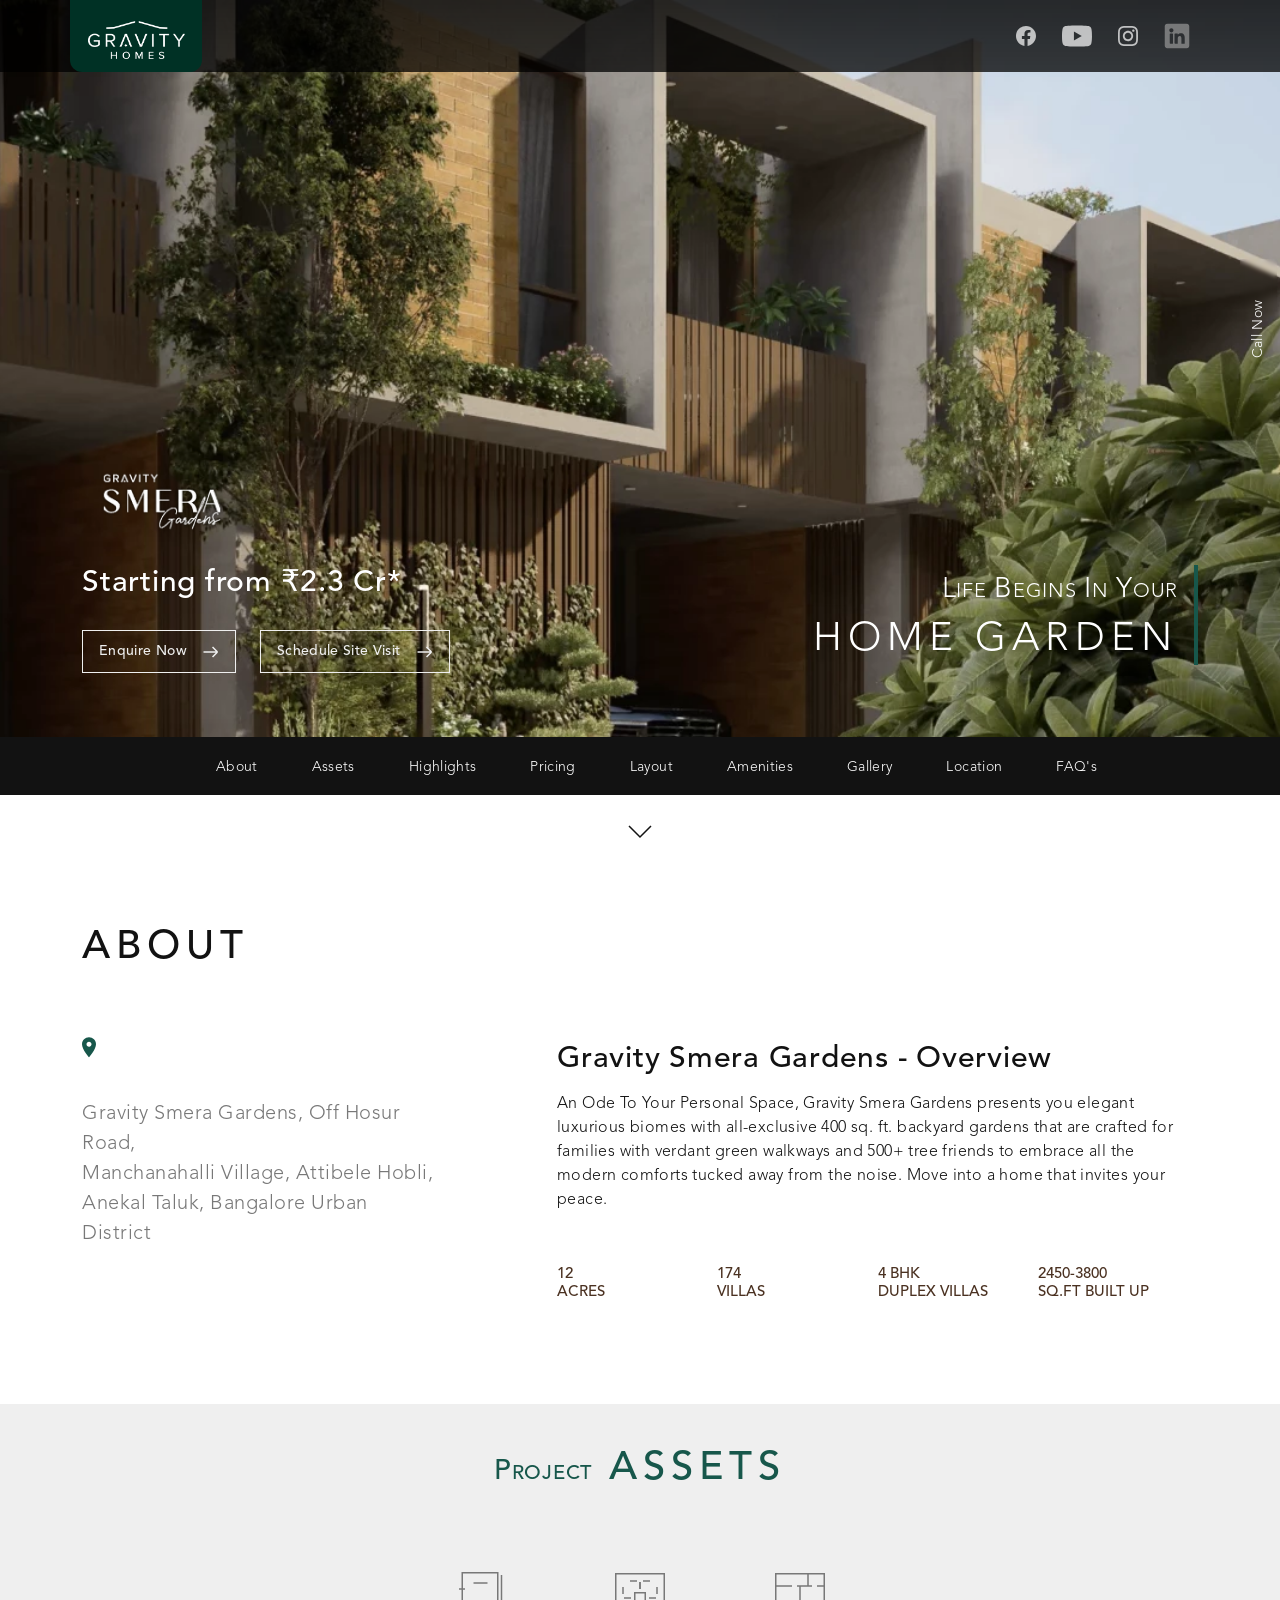
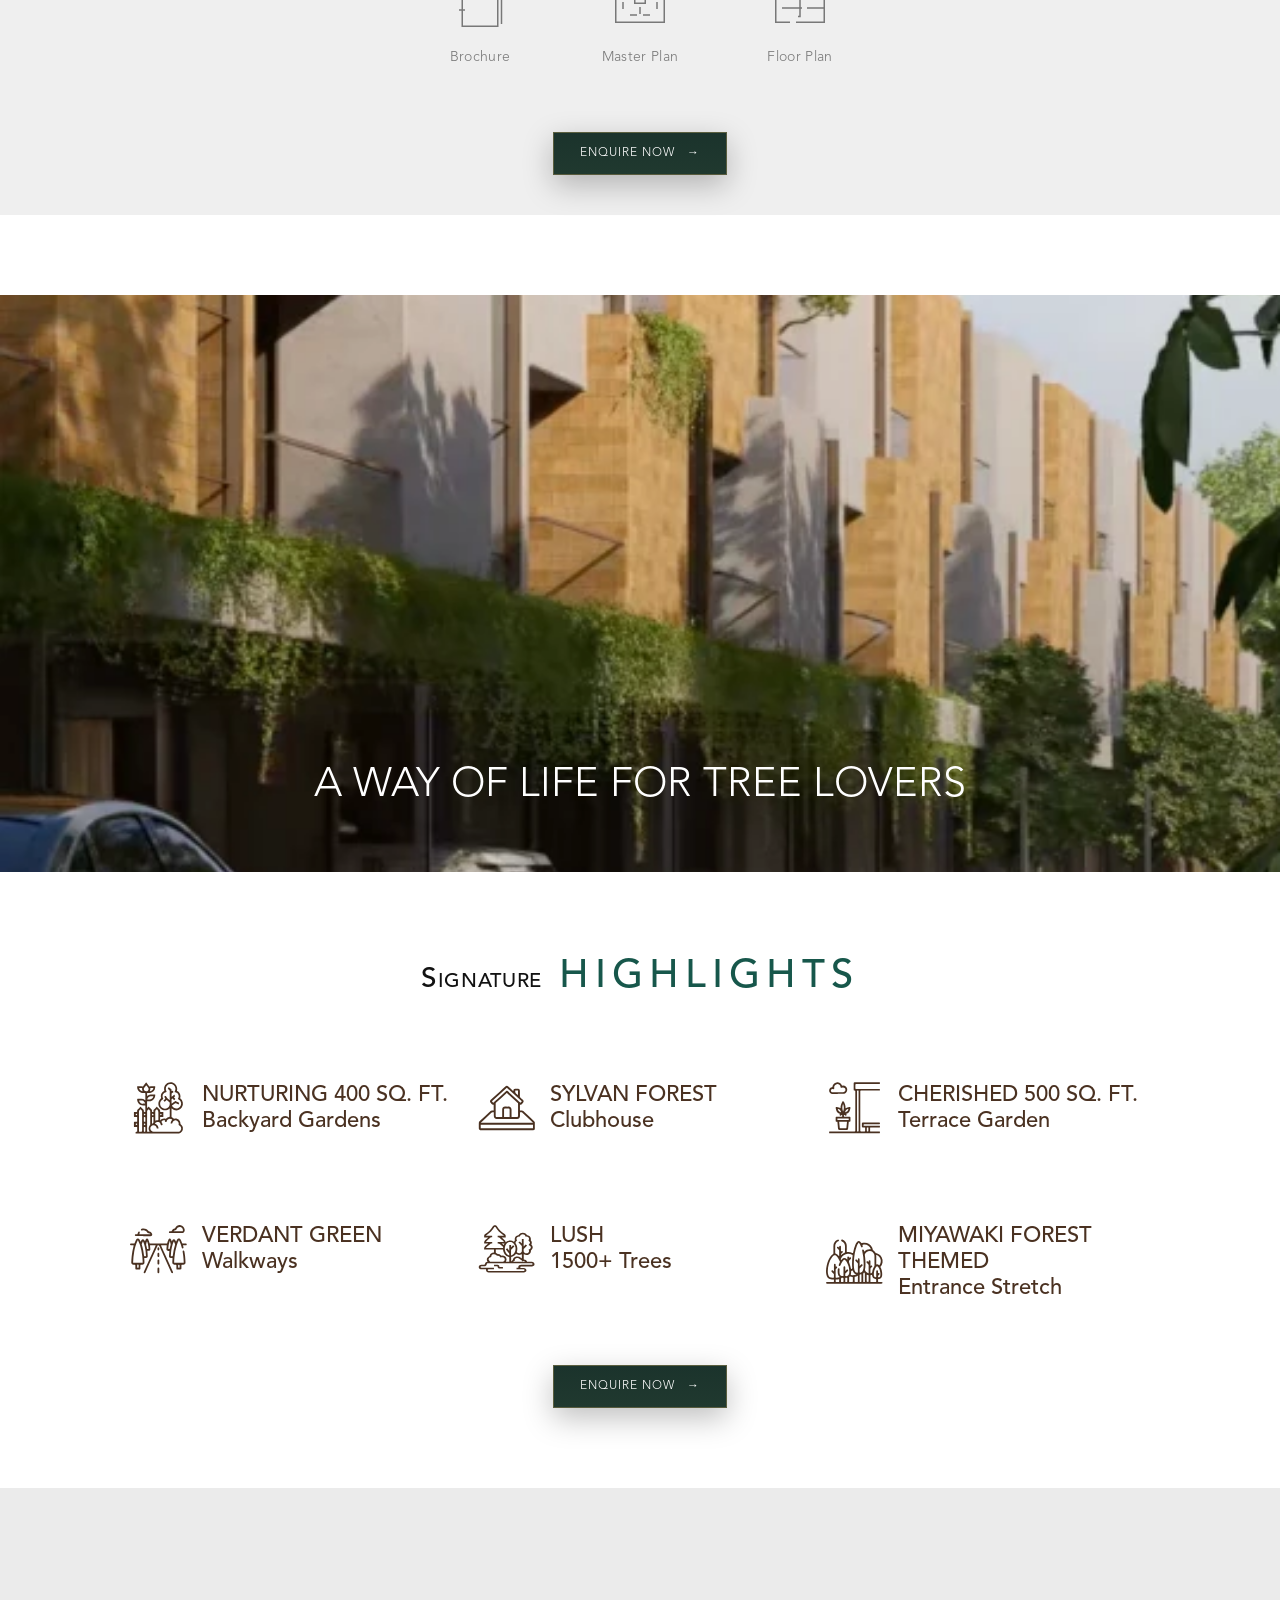
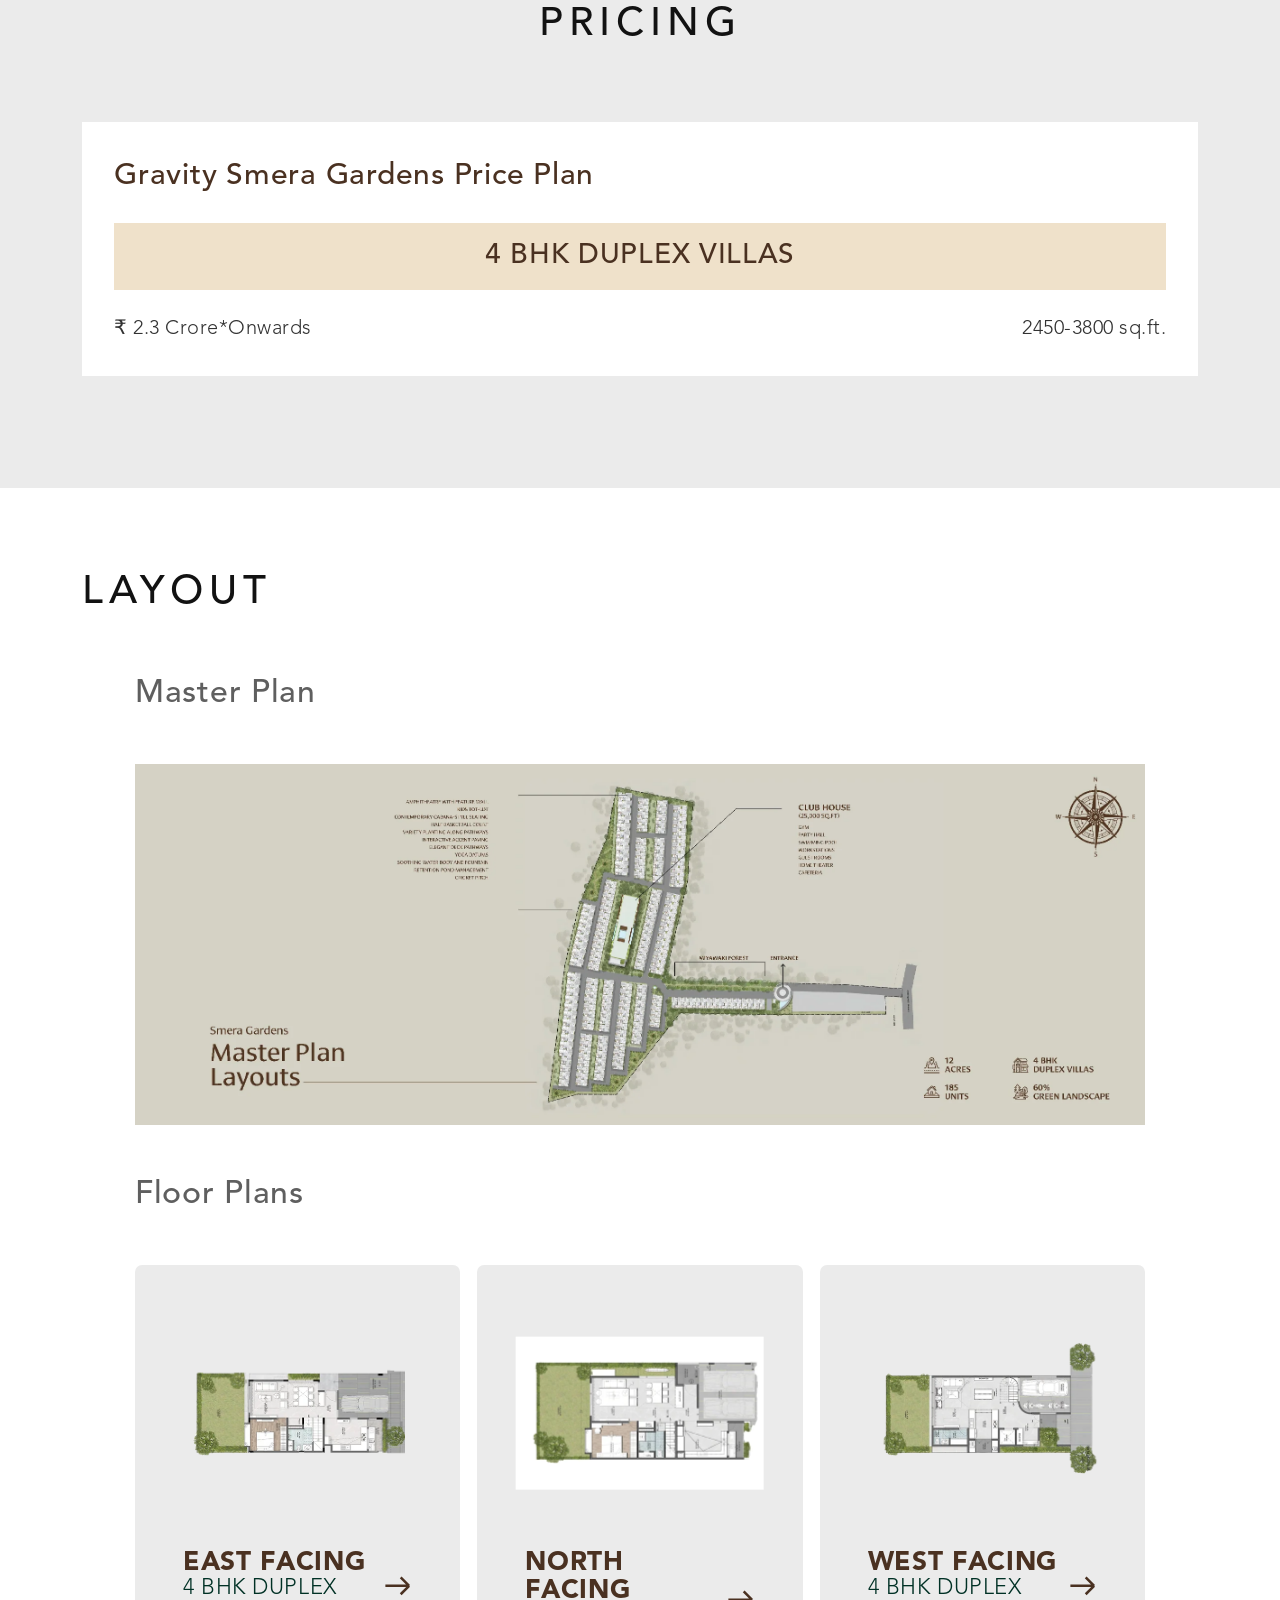
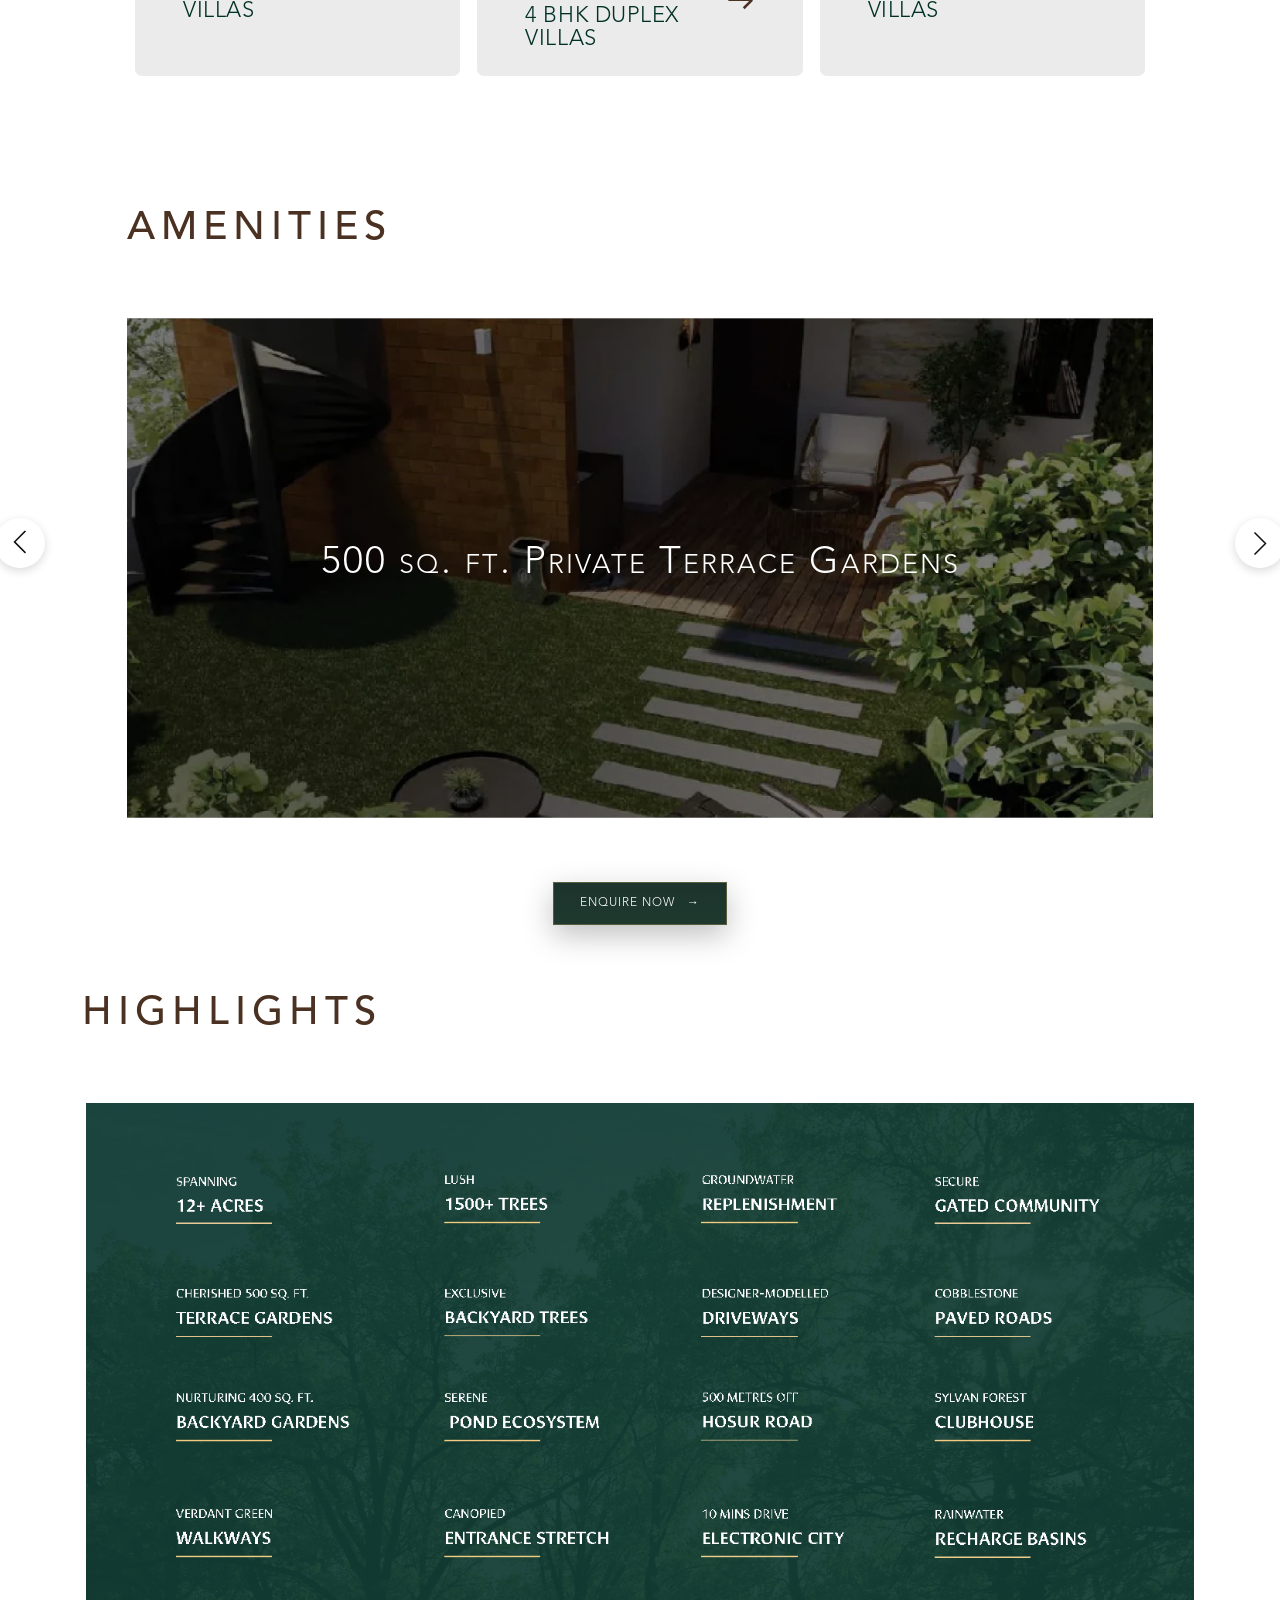
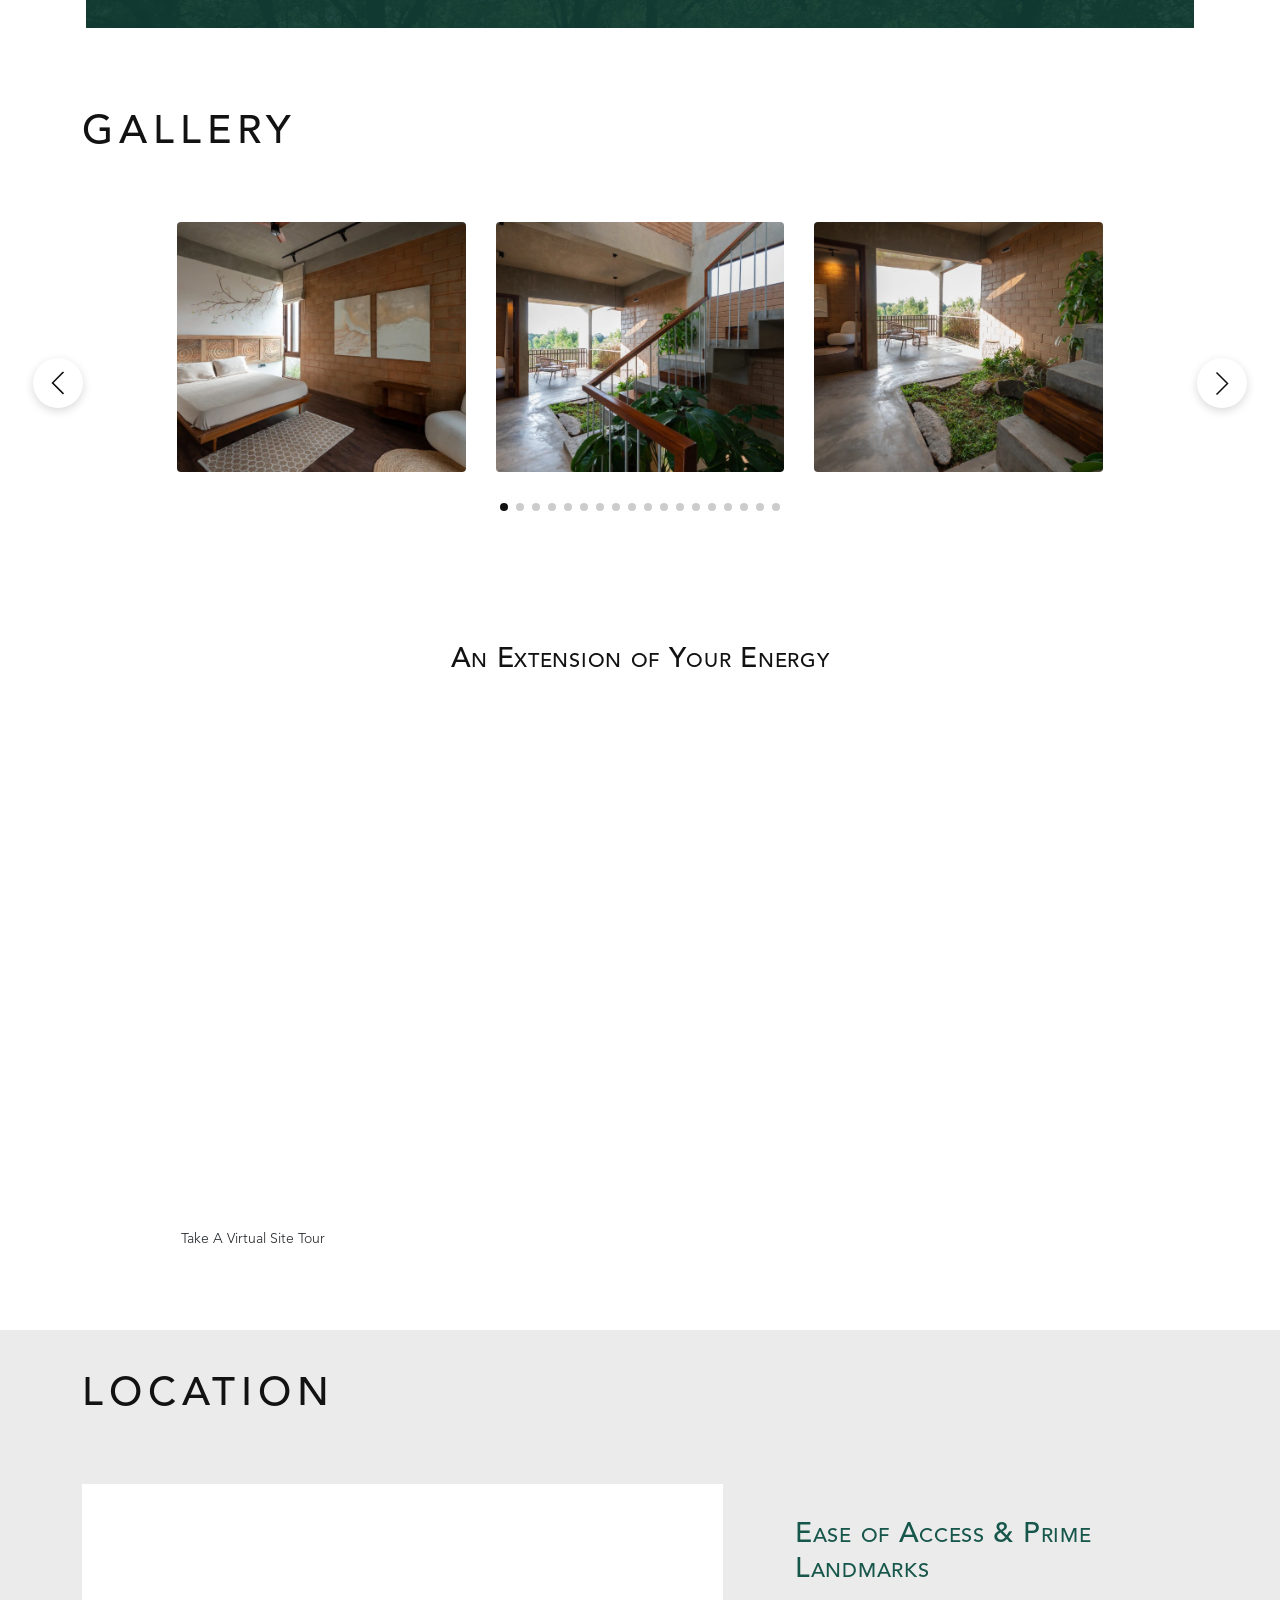
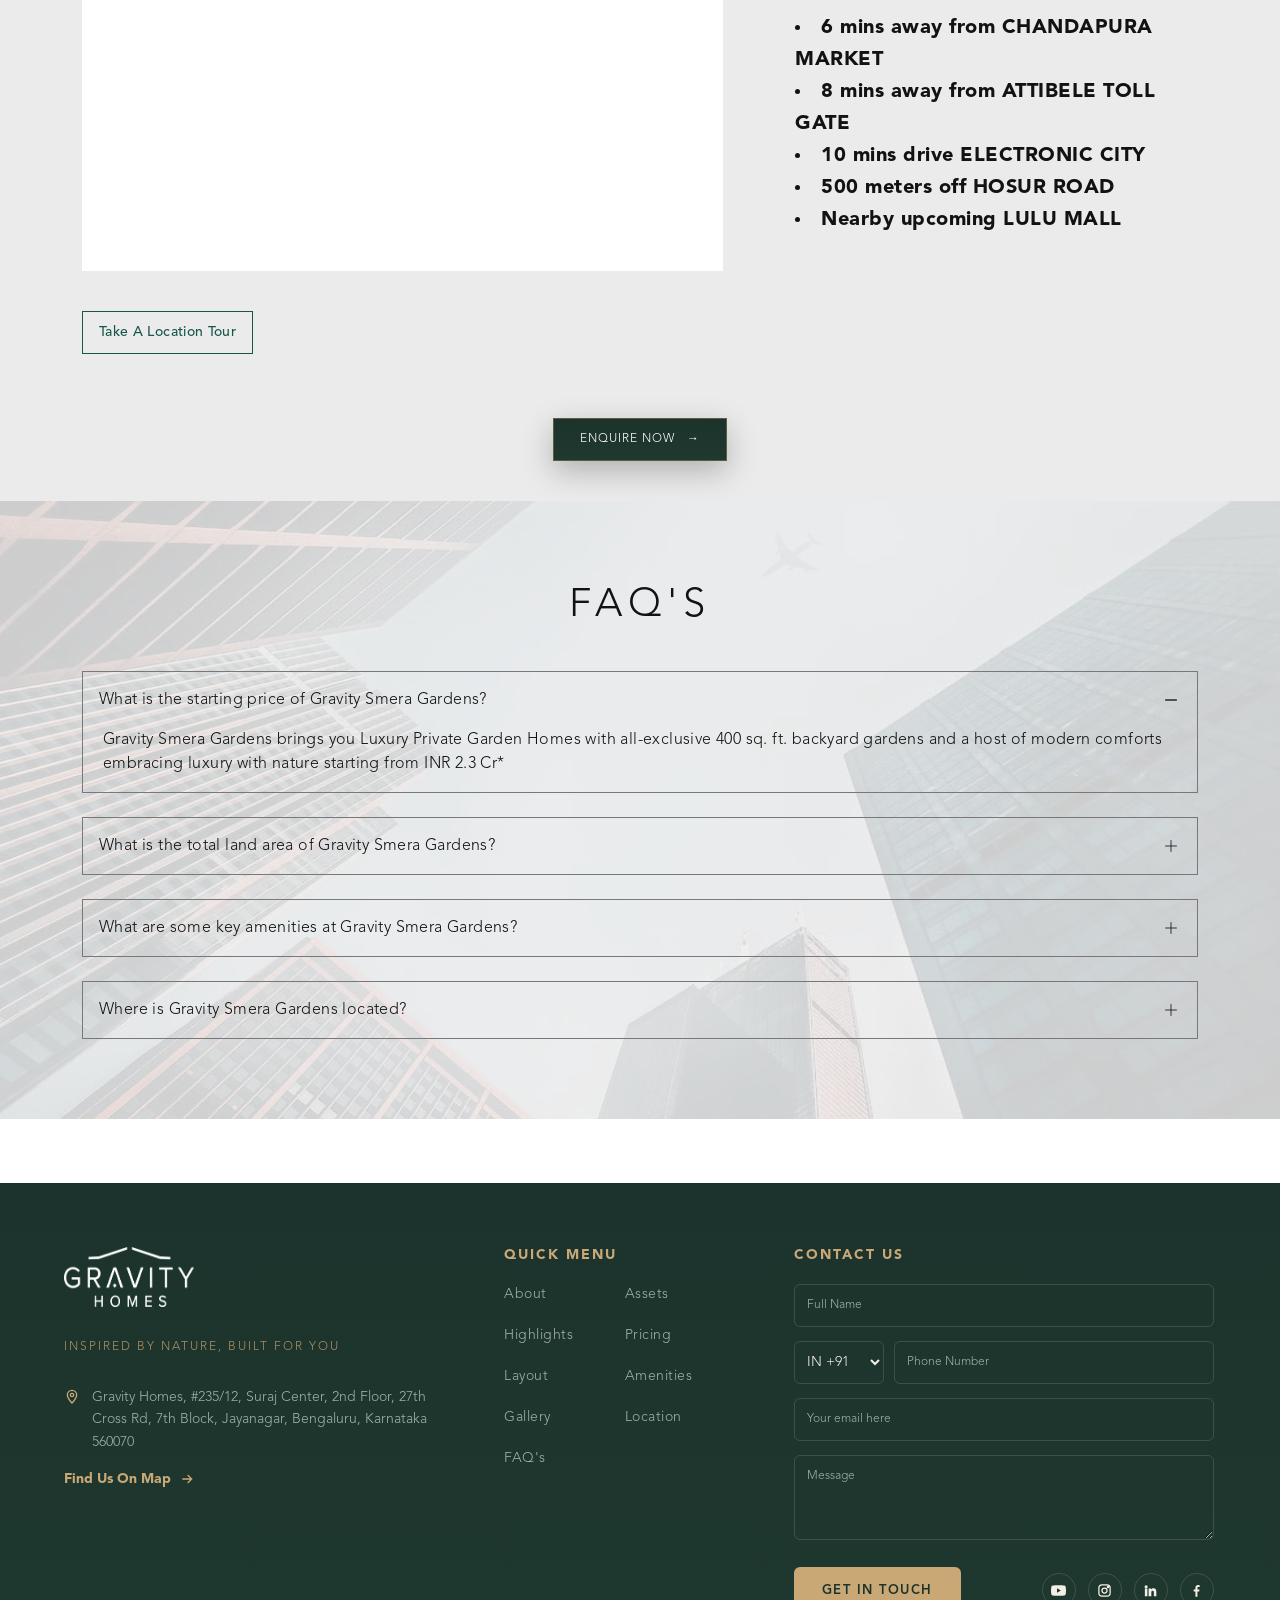
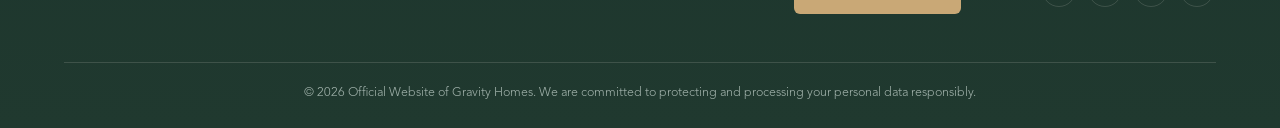
==== commit 2c129206: "Changes Completed" ====
--- a/index.html
+++ b/index.html
@@ -1054,7 +1054,7 @@
                                                         style="background-image:url(/images/master_plans.webp);background-size:300%;background-position:50% 50%"
                                                         role="button" aria-label="Zoomable image: Master Plan"
                                                         tabindex="0"></figure> -->
-                                                    <img src="/images/master_plans.webp"
+                                                    <img src="./images/master_plans.webp"
                                                         class="masterplan-image-full-width" alt="">
                                                 </div>
                                             </div>
